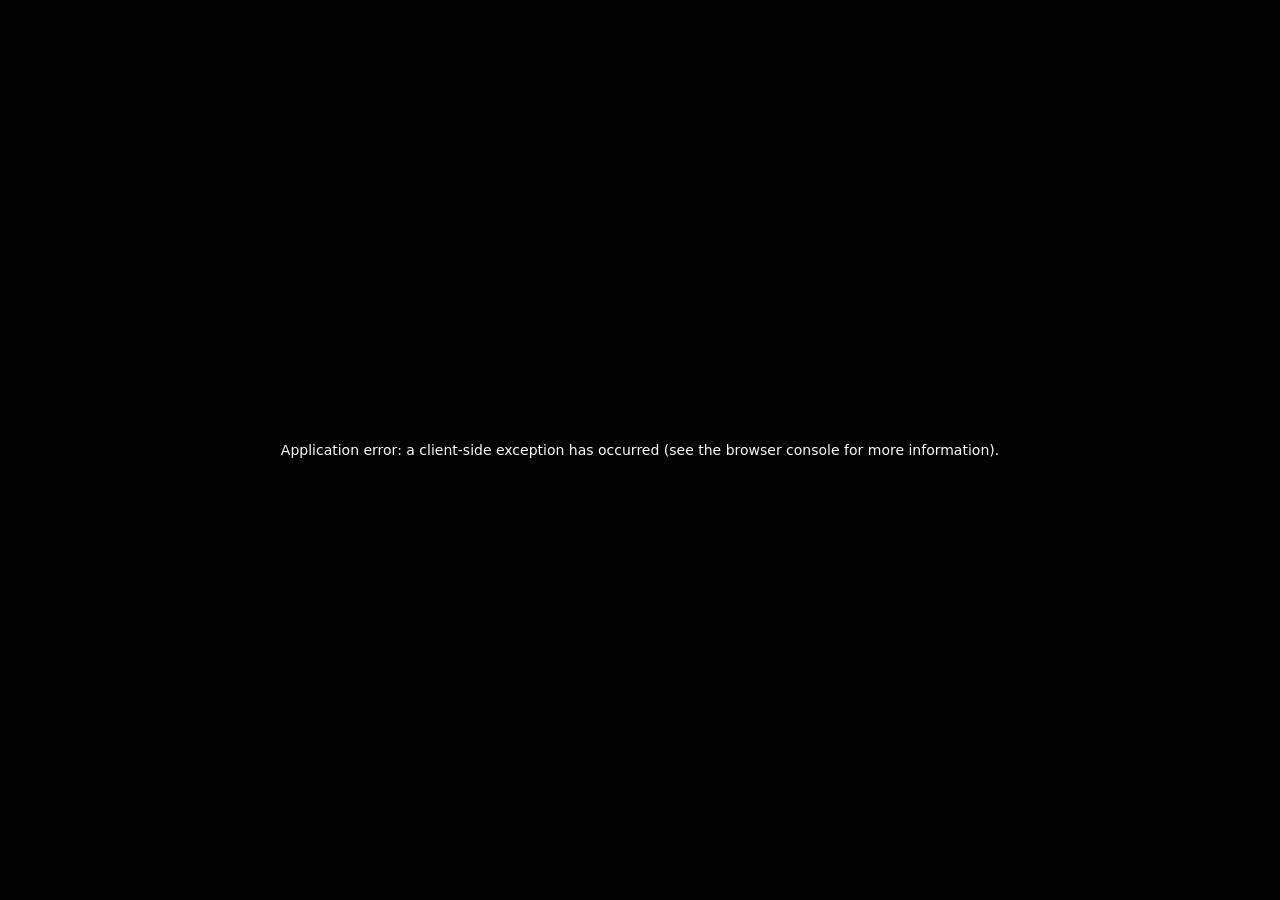
==== index.html @ cb49da96 "feat: initial commit of orvix compute clone" ====
<!DOCTYPE html><html lang="en" class="__variable_8adcd2 __variable_46451f __variable_d5d2a0 __variable_646807 __variable_9ef920 dark" data-theme="dark"><head><meta charSet="utf-8"/><meta name="viewport" content="width=device-width, initial-scale=1"/><link rel="preload" href="/_next/static/media/0b78ff376f6b9734-s.p.woff2" as="font" crossorigin="" type="font/woff2"/><link rel="preload" href="/_next/static/media/0e96d314a90a6138-s.p.woff2" as="font" crossorigin="" type="font/woff2"/><link rel="preload" href="/_next/static/media/0ecabae3741772cf-s.p.woff2" as="font" crossorigin="" type="font/woff2"/><link rel="preload" href="/_next/static/media/636a5ac981f94f8b-s.p.woff2" as="font" crossorigin="" type="font/woff2"/><link rel="preload" href="/_next/static/media/723e11e5093b8e80.p.woff2" as="font" crossorigin="" type="font/woff2"/><link rel="preload" href="/_next/static/media/b7ea2ab4a8ad1f81-s.p.woff2" as="font" crossorigin="" type="font/woff2"/><link rel="stylesheet" href="/_next/static/css/086765865bcfbaa8.css" data-precedence="next"/><link rel="preload" as="script" fetchPriority="low" href="/_next/static/chunks/webpack-eddd2febdd66e8b2.js"/><script src="/_next/static/chunks/fd9d1056-2fb4e083d3843c56.js" async=""></script><script src="/_next/static/chunks/7023-a1087e26c482d546.js" async=""></script><script src="/_next/static/chunks/main-app-48652207bb67adce.js" async=""></script><script src="/_next/static/chunks/3100-093141ee53c54d85.js" async=""></script><script src="/_next/static/chunks/7138-fa9f08f9772d196e.js" async=""></script><script src="/_next/static/chunks/6972-5b1bd7af61cf7d5e.js" async=""></script><script src="/_next/static/chunks/7661-546050afe7aacd1f.js" async=""></script><script src="/_next/static/chunks/app/page-03f2577a402730d6.js" async=""></script><script src="/_next/static/chunks/app/layout-24da086a6cac25ed.js" async=""></script><title>Orvix Compute — decentralized AI compute network</title><meta name="description" content="The open compute layer for AI. An OpenAI-compatible inference network powered by community-run GPUs, settled in USDC on Solana."/><meta property="og:title" content="Orvix Compute — decentralized AI compute network"/><meta property="og:description" content="The open compute layer for AI. OpenAI-compatible inference on a permissionless GPU network."/><meta property="og:image" content="https://orvix.network/banner.png"/><meta property="og:image:width" content="320"/><meta property="og:image:height" content="320"/><meta property="og:image:alt" content="Orvix Compute"/><meta property="og:type" content="website"/><meta name="twitter:card" content="summary"/><meta name="twitter:title" content="Orvix Compute — decentralized AI compute network"/><meta name="twitter:description" content="The open compute layer for AI. OpenAI-compatible inference on a permissionless GPU network."/><meta name="twitter:image" content="https://orvix.network/banner.png"/><link rel="icon" href="/icon.png?0aa1d8ac6950c62a" type="image/png" sizes="512x512"/><link rel="apple-touch-icon" href="/apple-icon.png?9f5288df896d881e" type="image/png" sizes="512x512"/><meta name="next-size-adjust"/><script src="/_next/static/chunks/polyfills-78c92fac7aa8fdd8.js" noModule=""></script><script>
document.addEventListener('click', function(e) {
  let t = e.target.closest('a');
  if(t && t.href && t.href.startsWith(window.location.origin) && !t.href.includes('#')) {
    e.preventDefault();
    window.location.href = t.href;
  }
}, true);
</script></head><body class="bg-bg-primary font-sans text-text-primary antialiased"><!--$!--><template data-dgst="BAILOUT_TO_CLIENT_SIDE_RENDERING"></template><!--/$--><script src="/_next/static/chunks/webpack-eddd2febdd66e8b2.js" async=""></script><script>(self.__next_f=self.__next_f||[]).push([0]);self.__next_f.push([2,null])</script><script>self.__next_f.push([1,"1:HL[\"/_next/static/media/0b78ff376f6b9734-s.p.woff2\",\"font\",{\"crossOrigin\":\"\",\"type\":\"font/woff2\"}]\n2:HL[\"/_next/static/media/0e96d314a90a6138-s.p.woff2\",\"font\",{\"crossOrigin\":\"\",\"type\":\"font/woff2\"}]\n3:HL[\"/_next/static/media/0ecabae3741772cf-s.p.woff2\",\"font\",{\"crossOrigin\":\"\",\"type\":\"font/woff2\"}]\n4:HL[\"/_next/static/media/636a5ac981f94f8b-s.p.woff2\",\"font\",{\"crossOrigin\":\"\",\"type\":\"font/woff2\"}]\n5:HL[\"/_next/static/media/723e11e5093b8e80.p.woff2\",\"font\",{\"crossOrigin\":\"\",\"type\":\"font/woff2\"}]\n6:HL[\"/_next/static/media/b7ea2ab4a8ad1f81-s.p.woff2\",\"font\",{\"crossOrigin\":\"\",\"type\":\"font/woff2\"}]\n7:HL[\"/_next/static/css/086765865bcfbaa8.css\",\"style\"]\n"])</script><script>self.__next_f.push([1,"8:I[95751,[],\"\"]\na:I[7661,[\"3100\",\"static/chunks/3100-093141ee53c54d85.js\",\"7138\",\"static/chunks/7138-fa9f08f9772d196e.js\",\"6972\",\"static/chunks/6972-5b1bd7af61cf7d5e.js\",\"7661\",\"static/chunks/7661-546050afe7aacd1f.js\",\"1931\",\"static/chunks/app/page-03f2577a402730d6.js\"],\"Header\"]\nb:I[231,[\"3100\",\"static/chunks/3100-093141ee53c54d85.js\",\"7138\",\"static/chunks/7138-fa9f08f9772d196e.js\",\"6972\",\"static/chunks/6972-5b1bd7af61cf7d5e.js\",\"7661\",\"static/chunks/7661-546050afe7aacd1f.js\",\"1931\",\"static/chunks/app/page-03f2577a402730d6.js\"],\"\"]\nc:I[58481,[\"3100\",\"static/chunks/3100-093141ee53c54d85.js\",\"7138\",\"static/chunks/7138-fa9f08f9772d196e.js\",\"6972\",\"static/chunks/6972-5b1bd7af61cf7d5e.js\",\"7661\",\"static/chunks/7661-546050afe7aacd1f.js\",\"1931\",\"static/chunks/app/page-03f2577a402730d6.js\"],\"CopyButton\"]\nd:I[38173,[\"3100\",\"static/chunks/3100-093141ee53c54d85.js\",\"7138\",\"static/chunks/7138-fa9f08f9772d196e.js\",\"6972\",\"static/chunks/6972-5b1bd7af61cf7d5e.js\",\"7661\",\"static/chunks/7661-546050afe7aacd1f.js\",\"1931\",\"static/chunks/app/page-03f2577a402730d6.js\"],\"Image\"]\ne:I[61235,[\"3100\",\"static/chunks/3100-093141ee53c54d85.js\",\"3185\",\"static/chunks/app/layout-24da086a6cac25ed.js\"],\"ReduxProvider\"]\nf:I[39672,[\"3100\",\"static/chunks/3100-093141ee53c54d85.js\",\"3185\",\"static/chunks/app/layout-24da086a6cac25ed.js\"],\"WalletProviderClient\"]\n10:I[39275,[],\"\"]\n11:I[61343,[],\"\"]\n13:I[76130,[],\"\"]\n14:[]\n"])</script><script>self.__next_f.push([1,"0:[[[\"$\",\"link\",\"0\",{\"rel\":\"stylesheet\",\"href\":\"/_next/static/css/086765865bcfbaa8.css\",\"precedence\":\"next\",\"crossOrigin\":\"$undefined\"}]],[\"$\",\"$L8\",null,{\"buildId\":\"SshyXyQHHkwmq2SgNMYdm\",\"assetPrefix\":\"\",\"initialCanonicalUrl\":\"/\",\"initialTree\":[\"\",{\"children\":[\"__PAGE__\",{}]},\"$undefined\",\"$undefined\",true],\"initialSeedData\":[\"\",{\"children\":[\"__PAGE__\",{},[[\"$L9\",[\"$\",\"div\",null,{\"className\":\"asentum-page min-h-screen bg-black text-white\",\"children\":[[\"$\",\"$La\",null,{}],[\"$\",\"main\",null,{\"children\":[[\"$\",\"section\",null,{\"className\":\"relative overflow-hidden px-[4%] pb-20 pt-20\",\"children\":[[\"$\",\"video\",null,{\"className\":\"pointer-events-none absolute inset-0 h-full w-full object-cover\",\"src\":\"/orvix-hero.mp4\",\"autoPlay\":true,\"loop\":true,\"muted\":true,\"playsInline\":true,\"aria-hidden\":\"true\"}],[\"$\",\"div\",null,{\"className\":\"pointer-events-none absolute inset-0 bg-gradient-to-b from-black/70 via-black/60 to-black\",\"aria-hidden\":\"true\"}],[\"$\",\"div\",null,{\"className\":\"relative mx-auto max-w-7xl\",\"children\":[[\"$\",\"a\",null,{\"href\":\"/changelog\",\"className\":\"font-dm-mono mb-8 inline-block text-[13px] font-medium tracking-[0.15em] text-[#7D7D7D] transition-colors hover:text-white\",\"children\":\"‣ Dev talk: Latest entry\"}],[\"$\",\"h1\",null,{\"className\":\"font-plus font-bold leading-[1.15] tracking-tight max-w-4xl text-[28px] md:text-[48px]\",\"children\":[[\"$\",\"span\",null,{\"className\":\"text-[#ACACAC]\",\"children\":[\"Decentralized AI compute,\",\" \"]}],[\"$\",\"span\",null,{\"className\":\"text-white\",\"children\":\"settled in USDC.\"}]]}],[\"$\",\"p\",null,{\"className\":\"mt-6 max-w-2xl text-[15px] leading-relaxed text-[#BABABA] md:text-base\",\"children\":\"OpenAI-compatible API on a permissionless GPU network. Pay per token in USDC. Earn ORVC by routing requests, by providing GPUs, or by holding through buyback and burn.\"}],[\"$\",\"div\",null,{\"className\":\"mt-10 flex flex-wrap items-center gap-6\",\"children\":[[\"$\",\"$Lb\",null,{\"href\":\"/playground\",\"children\":[\"$\",\"div\",null,{\"className\":\"corner-pop-hover relative flex h-12 cursor-pointer items-center justify-center px-8\",\"children\":[[[\"$\",\"span\",\"top-0 left-0 origin-top-left\",{\"className\":\"corner-mark absolute top-0 left-0 origin-top-left\",\"style\":{\"width\":12,\"height\":12,\"borderTopWidth\":1,\"borderTopColor\":\"#3A3A3A\",\"borderTopStyle\":\"solid\",\"borderLeftWidth\":1,\"borderLeftColor\":\"#3A3A3A\",\"borderLeftStyle\":\"solid\"}}],[\"$\",\"span\",\"top-0 right-0 origin-top-right\",{\"className\":\"corner-mark absolute top-0 right-0 origin-top-right\",\"style\":{\"width\":12,\"height\":12,\"borderTopWidth\":1,\"borderTopColor\":\"#3A3A3A\",\"borderTopStyle\":\"solid\",\"borderRightWidth\":1,\"borderRightColor\":\"#3A3A3A\",\"borderRightStyle\":\"solid\"}}],[\"$\",\"span\",\"bottom-0 left-0 origin-bottom-left\",{\"className\":\"corner-mark absolute bottom-0 left-0 origin-bottom-left\",\"style\":{\"width\":12,\"height\":12,\"borderBottomWidth\":1,\"borderBottomColor\":\"#3A3A3A\",\"borderBottomStyle\":\"solid\",\"borderLeftWidth\":1,\"borderLeftColor\":\"#3A3A3A\",\"borderLeftStyle\":\"solid\"}}],[\"$\",\"span\",\"bottom-0 right-0 origin-bottom-right\",{\"className\":\"corner-mark absolute bottom-0 right-0 origin-bottom-right\",\"style\":{\"width\":12,\"height\":12,\"borderBottomWidth\":1,\"borderBottomColor\":\"#3A3A3A\",\"borderBottomStyle\":\"solid\",\"borderRightWidth\":1,\"borderRightColor\":\"#3A3A3A\",\"borderRightStyle\":\"solid\"}}]],[\"$\",\"span\",null,{\"className\":\"font-dm-mono text-[13px] font-medium uppercase tracking-[0.15em] text-[#BABABA]\",\"children\":\"Try the Playground\"}]]}]}],[\"$\",\"$Lb\",null,{\"href\":\"/whitepaper\",\"className\":\"font-dm-mono text-[13px] font-medium uppercase tracking-[0.15em] text-[#777777] underline transition-colors hover:text-white\",\"children\":\"Whitepaper →\"}]]}],[\"$\",\"div\",null,{\"className\":\"mt-10 inline-flex items-center gap-3 border border-[#1F1F1F] bg-[#0A0A0A] px-4 py-2.5\",\"children\":[[\"$\",\"span\",null,{\"className\":\"font-dm-mono text-xs uppercase tracking-[0.12em] text-[#5A5A5A]\",\"children\":\"ORVC\"}],[\"$\",\"code\",null,{\"className\":\"font-dm-mono text-xs text-[#BABABA]\",\"children\":\"0xfb8b75Cd0c5Be7FfD64449aA88B3e328A57eCbFc\"}],[\"$\",\"$Lc\",null,{\"value\":\"0xfb8b75Cd0c5Be7FfD64449aA88B3e328A57eCbFc\"}]]}]]}]]}],[\"$\",\"section\",null,{\"className\":\"min-h-10 border-t border-[#1F1F1F] px-[4%] md:min-h-[70px]\"}],[\"$\",\"section\",null,{\"className\":\"px-[4%]\",\"children\":[\"$\",\"div\",null,{\"className\":\"mx-auto grid max-w-7xl grid-cols-1 md:grid-cols-3\",\"children\":[[\"$\",\"div\",\"OpenAI Compatible\",{\"className\":\"flex flex-col pb-0 pt-12 md:px-8\",\"children\":[[\"$\",\"span\",null,{\"className\":\"font-dm-mono inline-block px-4 py-2 text-xs font-medium tracking-[0.15em] \",\"style\":{\"color\":\"#26CC6B\",\"backgroundColor\":\"#0A1D12\"},\"children\":\"OpenAI Compatible\"}],[\"$\",\"p\",null,{\"className\":\"mt-2 text-[15px] leading-relaxed text-[#BABABA]\",\"children\":\"Drop in your existing OpenAI client. Just swap the base URL.\"}],[\"$\",\"div\",null,{\"className\":\"relative w-full overflow-hidden rounded-lg border border-white/10 mt-8 h-40\",\"children\":[\"$\",\"$Ld\",null,{\"src\":\"/openai-compatible.png\",\"alt\":\"OpenAI-compatible API endpoint served by the Orvix Compute network\",\"fill\":true,\"sizes\":\"(max-width: 768px) 100vw, 50vw\",\"className\":\"object-contain\"}]}]]}],[\"$\",\"div\",\"USDC Settlement\",{\"className\":\"flex flex-col pb-0 pt-12 md:px-8\",\"children\":[[\"$\",\"span\",null,{\"className\":\"font-dm-mono inline-block px-4 py-2 text-xs font-medium tracking-[0.15em] \",\"style\":{\"color\":\"#F29751\",\"backgroundColor\":\"#231409\"},\"children\":\"USDC Settlement\"}],[\"$\",\"p\",null,{\"className\":\"mt-2 text-[15px] leading-relaxed text-[#BABABA]\",\"children\":\"Every request metered on-chain. Predictable per-token pricing in stablecoin.\"}],[\"$\",\"div\",null,{\"className\":\"relative w-full overflow-hidden rounded-lg border border-white/10 mt-8 h-40\",\"children\":[\"$\",\"$Ld\",null,{\"src\":\"/usdc-settlement.png\",\"alt\":\"USDC settlement for inference metered on-chain\",\"fill\":true,\"sizes\":\"(max-width: 768px) 100vw, 50vw\",\"className\":\"object-contain\"}]}]]}],[\"$\",\"div\",\"Permissionless GPUs\",{\"className\":\"flex flex-col pb-0 pt-12 md:px-8\",\"children\":[[\"$\",\"span\",null,{\"className\":\"font-dm-mono inline-block px-4 py-2 text-xs font-medium tracking-[0.15em] \",\"style\":{\"color\":\"#2DAEFF\",\"backgroundColor\":\"#081720\"},\"children\":\"Permissionless GPUs\"}],[\"$\",\"p\",null,{\"className\":\"mt-2 text-[15px] leading-relaxed text-[#BABABA]\",\"children\":\"Anyone with a modern GPU can run a node and earn USDC routing inference.\"}],[\"$\",\"div\",null,{\"className\":\"relative w-full overflow-hidden rounded-lg border border-white/10 mt-8 h-40\",\"children\":[\"$\",\"$Ld\",null,{\"src\":\"/permissionless-gpus.png\",\"alt\":\"Permissionless GPU nodes earning USDC on the Orvix Compute network\",\"fill\":true,\"sizes\":\"(max-width: 768px) 100vw, 50vw\",\"className\":\"object-contain\"}]}]]}]]}]}],[\"$\",\"section\",null,{\"className\":\"min-h-10 border-t border-[#1F1F1F] px-[4%] md:min-h-[70px]\"}],[\"$\",\"section\",null,{\"className\":\"px-[4%] py-12\",\"children\":[\"$\",\"div\",null,{\"className\":\"mx-auto max-w-7xl\",\"children\":[[\"$\",\"h2\",null,{\"className\":\"font-plus font-bold leading-[1.15] tracking-tight mb-10 text-[24px] md:text-[32px]\",\"children\":[[\"$\",\"span\",null,{\"className\":\"text-[#ACACAC]\",\"children\":[\"What you can run\",\" \"]}],[\"$\",\"span\",null,{\"className\":\"text-white\",\"children\":\"on the network.\"}]]}],[\"$\",\"div\",null,{\"className\":\"grid grid-cols-1 gap-x-8 gap-y-10 md:grid-cols-3\",\"children\":[[\"$\",\"div\",\"Chat\",{\"className\":\"flex flex-col gap-3\",\"children\":[[\"$\",\"div\",null,{\"className\":\"flex flex-wrap items-center gap-3\",\"children\":[[\"$\",\"span\",null,{\"className\":\"font-plus text-[18px] font-semibold text-white\",\"children\":\"Chat\"}],[\"$\",\"span\",null,{\"className\":\"font-dm-mono inline-block px-4 py-2 text-xs font-medium tracking-[0.15em] \",\"style\":{\"color\":\"#26CC6B\",\"backgroundColor\":\"#0A1D12\"},\"children\":\"Live\"}]]}],[\"$\",\"p\",null,{\"className\":\"text-[15px] leading-relaxed text-[#BABABA]\",\"children\":\"OpenAI-compatible completions, streaming and tool calls included.\"}]]}],[\"$\",\"div\",\"Image\",{\"className\":\"flex flex-col gap-3\",\"children\":[[\"$\",\"div\",null,{\"className\":\"flex flex-wrap items-center gap-3\",\"children\":[[\"$\",\"span\",null,{\"className\":\"font-plus text-[18px] font-semibold text-white\",\"children\":\"Image\"}],[\"$\",\"span\",null,{\"className\":\"font-dm-mono inline-block px-4 py-2 text-xs font-medium tracking-[0.15em] \",\"style\":{\"color\":\"#26CC6B\",\"backgroundColor\":\"#0A1D12\"},\"children\":\"Live\"}]]}],[\"$\",\"p\",null,{\"className\":\"text-[15px] leading-relaxed text-[#BABABA]\",\"children\":\"DALL·E-compatible generation, priced per megapixel.\"}]]}],[\"$\",\"div\",\"Video\",{\"className\":\"flex flex-col gap-3\",\"children\":[[\"$\",\"div\",null,{\"className\":\"flex flex-wrap items-center gap-3\",\"children\":[[\"$\",\"span\",null,{\"className\":\"font-plus text-[18px] font-semibold text-white\",\"children\":\"Video\"}],[\"$\",\"span\",null,{\"className\":\"font-dm-mono inline-block px-4 py-2 text-xs font-medium tracking-[0.15em] \",\"style\":{\"color\":\"#737373\",\"backgroundColor\":\"#1C1C1C\"},\"children\":\"Coming soon\"}]]}],[\"$\",\"p\",null,{\"className\":\"text-[15px] leading-relaxed text-[#BABABA]\",\"children\":\"Text prompt in, a short clip out. The engine is written; the network to serve it is not connected yet.\"}]]}]]}]]}]}],[\"$\",\"section\",null,{\"className\":\"min-h-10 border-t border-[#1F1F1F] px-[4%] md:min-h-[70px]\"}],[\"$\",\"section\",null,{\"className\":\"px-[4%] py-12 md:py-20\",\"children\":[\"$\",\"div\",null,{\"className\":\"mx-auto max-w-7xl\",\"children\":[\"$\",\"div\",null,{\"className\":\"\",\"children\":[[\"$\",\"span\",null,{\"className\":\"font-dm-mono inline-block px-4 py-2 text-xs font-medium tracking-[0.15em] \",\"style\":{\"color\":\"#2DAEFF\",\"backgroundColor\":\"#081720\"},\"children\":\"Verifiable Inference\"}],[\"$\",\"h2\",null,{\"className\":\"font-plus mt-4 text-[24px] font-bold leading-[1.2] tracking-tight text-white md:text-[32px]\",\"children\":\"Inference you can trust without trusting the provider.\"}],[\"$\",\"p\",null,{\"className\":\"mt-4 max-w-xl text-[15px] leading-relaxed text-[#BABABA]\",\"children\":\"Hashed model outputs. Stake-slashable providers. Every response is verifiable, so you don't have to take a node's word for it.\"}],\"$undefined\"]}]}]}],[\"$\",\"section\",null,{\"className\":\"px-[4%] py-12 md:py-20\",\"children\":[\"$\",\"div\",null,{\"className\":\"mx-auto grid max-w-7xl grid-cols-1 items-center gap-12 md:grid-cols-2\",\"children\":[[\"$\",\"div\",null,{\"className\":\"md:order-2\",\"children\":[[\"$\",\"span\",null,{\"className\":\"font-dm-mono inline-block px-4 py-2 text-xs font-medium tracking-[0.15em] \",\"style\":{\"color\":\"#26CC6B\",\"backgroundColor\":\"#0A1D12\"},\"children\":\"On-Chain Governance\"}],[\"$\",\"h2\",null,{\"className\":\"font-plus mt-4 text-[24px] font-bold leading-[1.2] tracking-tight text-white md:text-[32px]\",\"children\":\"ORVC holders steer the network.\"}],[\"$\",\"p\",null,{\"className\":\"mt-4 max-w-xl text-[15px] leading-relaxed text-[#BABABA]\",\"children\":\"Vote on supported models, fee parameters, and treasury policy. Snapshot-based and stake-weighted.\"}],\"$undefined\"]}],[\"$\",\"div\",null,{\"className\":\"md:order-1\",\"children\":[\"$\",\"div\",null,{\"className\":\"relative w-full overflow-hidden rounded-lg border border-white/10 h-64 md:h-80\",\"children\":[\"$\",\"$Ld\",null,{\"src\":\"/orvix-6.png\",\"alt\":\"Orvix Compute holographic compute cube suspended in a data center\",\"fill\":true,\"sizes\":\"(max-width: 768px) 100vw, 50vw\",\"className\":\"object-cover\"}]}]}]]}]}],[\"$\",\"section\",null,{\"className\":\"min-h-10 border-t border-[#1F1F1F] px-[4%] md:min-h-[70px]\"}],[\"$\",\"div\",null,{\"id\":\"roadmap\",\"className\":\"scroll-mt-24\",\"children\":[\"$\",\"section\",null,{\"className\":\"px-[4%] py-12\",\"children\":[\"$\",\"div\",null,{\"className\":\"mx-auto grid max-w-7xl grid-cols-1 gap-x-8 md:grid-cols-2 lg:grid-cols-3\",\"children\":[[\"$\",\"div\",null,{\"className\":\"pt-12 md:px-6 lg:px-8\",\"children\":[[\"$\",\"span\",null,{\"className\":\"font-dm-mono inline-block px-4 py-2 text-xs font-medium tracking-[0.15em] \",\"style\":{\"color\":\"#26CC6B\",\"backgroundColor\":\"#0A1D12\"},\"children\":\"Phase 1 · Alpha\"}],[\"$\",\"ul\",null,{\"className\":\"mt-8 space-y-6\",\"children\":[[\"$\",\"li\",\"Orchestrator live\",{\"className\":\"flex flex-col gap-2\",\"children\":[[\"$\",\"div\",null,{\"className\":\"flex items-center justify-between gap-4\",\"children\":[[\"$\",\"span\",null,{\"className\":\"text-[15px] font-medium text-white\",\"children\":\"Orchestrator live\"}],[\"$\",\"span\",null,{\"className\":\"font-dm-mono inline-block px-4 py-2 text-xs font-medium tracking-[0.15em] shrink-0\",\"style\":{\"color\":\"#26CC6B\",\"backgroundColor\":\"#0A1D12\"},\"children\":\"SHIPPED\"}]]}],[\"$\",\"span\",null,{\"className\":\"text-[13px] leading-relaxed text-[#7D7D7D]\",\"children\":\"Backend serving real inference.\"}]]}],[\"$\",\"li\",\"OpenAI-compatible API\",{\"className\":\"flex flex-col gap-2\",\"children\":[[\"$\",\"div\",null,{\"className\":\"flex items-center justify-between gap-4\",\"children\":[[\"$\",\"span\",null,{\"className\":\"text-[15px] font-medium text-white\",\"children\":\"OpenAI-compatible API\"}],[\"$\",\"span\",null,{\"className\":\"font-dm-mono inline-block px-4 py-2 text-xs font-medium tracking-[0.15em] shrink-0\",\"style\":{\"color\":\"#26CC6B\",\"backgroundColor\":\"#0A1D12\"},\"children\":\"SHIPPED\"}]]}],[\"$\",\"span\",null,{\"className\":\"text-[13px] leading-relaxed text-[#7D7D7D]\",\"children\":\"/v1/chat/completions and /v1/images/generations serving traffic.\"}]]}],[\"$\",\"li\",\"Image generation\",{\"className\":\"flex flex-col gap-2\",\"children\":[[\"$\",\"div\",null,{\"className\":\"flex items-center justify-between gap-4\",\"children\":[[\"$\",\"span\",null,{\"className\":\"text-[15px] font-medium text-white\",\"children\":\"Image generation\"}],[\"$\",\"span\",null,{\"className\":\"font-dm-mono inline-block px-4 py-2 text-xs font-medium tracking-[0.15em] shrink-0\",\"style\":{\"color\":\"#26CC6B\",\"backgroundColor\":\"#0A1D12\"},\"children\":\"SHIPPED\"}]]}],[\"$\",\"span\",null,{\"className\":\"text-[13px] leading-relaxed text-[#7D7D7D]\",\"children\":\"flux-schnell + orvix-image-1 running on live nodes.\"}]]}],[\"$\",\"li\",\"Tier system\",{\"className\":\"flex flex-col gap-2\",\"children\":[[\"$\",\"div\",null,{\"className\":\"flex items-center justify-between gap-4\",\"children\":[[\"$\",\"span\",null,{\"className\":\"text-[15px] font-medium text-white\",\"children\":\"Tier system\"}],[\"$\",\"span\",null,{\"className\":\"font-dm-mono inline-block px-4 py-2 text-xs font-medium tracking-[0.15em] shrink-0\",\"style\":{\"color\":\"#26CC6B\",\"backgroundColor\":\"#0A1D12\"},\"children\":\"SHIPPED\"}]]}],[\"$\",\"span\",null,{\"className\":\"text-[13px] leading-relaxed text-[#7D7D7D]\",\"children\":\"Bronze to Diamond: fee discount, rate limit, node priority.\"}]]}]]}]]}],[\"$\",\"div\",null,{\"className\":\"pt-12 md:px-6 lg:px-8\",\"children\":[[\"$\",\"span\",null,{\"className\":\"font-dm-mono inline-block px-4 py-2 text-xs font-medium tracking-[0.15em] \",\"style\":{\"color\":\"#26CC6B\",\"backgroundColor\":\"#0A1D12\"},\"children\":\"Phase 2 · Public Beta\"}],[\"$\",\"ul\",null,{\"className\":\"mt-8 space-y-6\",\"children\":[[\"$\",\"li\",\"Custom domain + HTTPS\",{\"className\":\"flex flex-col gap-2\",\"children\":[[\"$\",\"div\",null,{\"className\":\"flex items-center justify-between gap-4\",\"children\":[[\"$\",\"span\",null,{\"className\":\"text-[15px] font-medium text-white\",\"children\":\"Custom domain + HTTPS\"}],[\"$\",\"span\",null,{\"className\":\"font-dm-mono inline-block px-4 py-2 text-xs font-medium tracking-[0.15em] shrink-0\",\"style\":{\"color\":\"#26CC6B\",\"backgroundColor\":\"#0A1D12\"},\"children\":\"SHIPPED\"}]]}],[\"$\",\"span\",null,{\"className\":\"text-[13px] leading-relaxed text-[#7D7D7D]\",\"children\":\"orvix.network serving /v1 over TLS.\"}]]}],[\"$\",\"li\",\"Provider node client\",{\"className\":\"flex flex-col gap-2\",\"children\":[[\"$\",\"div\",null,{\"className\":\"flex items-center justify-between gap-4\",\"children\":[[\"$\",\"span\",null,{\"className\":\"text-[15px] font-medium text-white\",\"children\":\"Provider node client\"}],[\"$\",\"span\",null,{\"className\":\"font-dm-mono inline-block px-4 py-2 text-xs font-medium tracking-[0.15em] shrink-0\",\"style\":{\"color\":\"#26CC6B\",\"backgroundColor\":\"#0A1D12\"},\"children\":\"SHIPPED\"}]]}],[\"$\",\"span\",null,{\"className\":\"text-[13px] leading-relaxed text-[#7D7D7D]\",\"children\":\"orvix-node published on PyPI — install, join, start.\"}]]}],[\"$\",\"li\",\"Multi-provider routing\",{\"className\":\"flex flex-col gap-2\",\"children\":[[\"$\",\"div\",null,{\"className\":\"flex items-center justify-between gap-4\",\"children\":[[\"$\",\"span\",null,{\"className\":\"text-[15px] font-medium text-white\",\"children\":\"Multi-provider routing\"}],[\"$\",\"span\",null,{\"className\":\"font-dm-mono inline-block px-4 py-2 text-xs font-medium tracking-[0.15em] shrink-0\",\"style\":{\"color\":\"#26CC6B\",\"backgroundColor\":\"#0A1D12\"},\"children\":\"SHIPPED\"}]]}],[\"$\",\"span\",null,{\"className\":\"text-[13px] leading-relaxed text-[#7D7D7D]\",\"children\":\"Least-loaded node selection, priority tiers first.\"}]]}],[\"$\",\"li\",\"USDC settlement\",{\"className\":\"flex flex-col gap-2\",\"children\":[[\"$\",\"div\",null,{\"className\":\"flex items-center justify-between gap-4\",\"children\":[[\"$\",\"span\",null,{\"className\":\"text-[15px] font-medium text-white\",\"children\":\"USDC settlement\"}],[\"$\",\"span\",null,{\"className\":\"font-dm-mono inline-block px-4 py-2 text-xs font-medium tracking-[0.15em] shrink-0\",\"style\":{\"color\":\"#26CC6B\",\"backgroundColor\":\"#0A1D12\"},\"children\":\"SHIPPED\"}]]}],[\"$\",\"span\",null,{\"className\":\"text-[13px] leading-relaxed text-[#7D7D7D]\",\"children\":\"Top-ups credited automatically; provider withdrawals paid on-chain.\"}]]}]]}]]}],[\"$\",\"div\",null,{\"className\":\"pt-12 md:px-6 lg:px-8\",\"children\":[[\"$\",\"span\",null,{\"className\":\"font-dm-mono inline-block px-4 py-2 text-xs font-medium tracking-[0.15em] \",\"style\":{\"color\":\"#2DAEFF\",\"backgroundColor\":\"#081720\"},\"children\":\"Phase 3 · Token economy\"}],[\"$\",\"ul\",null,{\"className\":\"mt-8 space-y-6\",\"children\":[[\"$\",\"li\",\"ORVC mint launch\",{\"className\":\"flex flex-col gap-2\",\"children\":[[\"$\",\"div\",null,{\"className\":\"flex items-center justify-between gap-4\",\"children\":[[\"$\",\"span\",null,{\"className\":\"text-[15px] font-medium text-white\",\"children\":\"ORVC mint launch\"}],[\"$\",\"span\",null,{\"className\":\"font-dm-mono inline-block px-4 py-2 text-xs font-medium tracking-[0.15em] shrink-0\",\"style\":{\"color\":\"#737373\",\"backgroundColor\":\"#1C1C1C\"},\"children\":\"PLANNED\"}]]}],[\"$\",\"span\",null,{\"className\":\"text-[13px] leading-relaxed text-[#7D7D7D]\",\"children\":\"The gate on the rest of this phase — stake deposits cannot be credited without it.\"}]]}],[\"$\",\"li\",\"Staking live\",{\"className\":\"flex flex-col gap-2\",\"children\":[[\"$\",\"div\",null,{\"className\":\"flex items-center justify-between gap-4\",\"children\":[[\"$\",\"span\",null,{\"className\":\"text-[15px] font-medium text-white\",\"children\":\"Staking live\"}],[\"$\",\"span\",null,{\"className\":\"font-dm-mono inline-block px-4 py-2 text-xs font-medium tracking-[0.15em] shrink-0\",\"style\":{\"color\":\"#737373\",\"backgroundColor\":\"#1C1C1C\"},\"children\":\"PLANNED\"}]]}],[\"$\",\"span\",null,{\"className\":\"text-[13px] leading-relaxed text-[#7D7D7D]\",\"children\":\"Deposits credit, tiers above bronze become reachable.\"}]]}],[\"$\",\"li\",\"Buyback + burn activation\",{\"className\":\"flex flex-col gap-2\",\"children\":[[\"$\",\"div\",null,{\"className\":\"flex items-center justify-between gap-4\",\"children\":[[\"$\",\"span\",null,{\"className\":\"text-[15px] font-medium text-white\",\"children\":\"Buyback + burn activation\"}],[\"$\",\"span\",null,{\"className\":\"font-dm-mono inline-block px-4 py-2 text-xs font-medium tracking-[0.15em] shrink-0\",\"style\":{\"color\":\"#737373\",\"backgroundColor\":\"#1C1C1C\"},\"children\":\"PLANNED\"}]]}],[\"$\",\"span\",null,{\"className\":\"text-[13px] leading-relaxed text-[#7D7D7D]\",\"children\":\"Engine already merged and running in stub mode; flips to real on-chain swaps and burns.\"}]]}],[\"$\",\"li\",\"Compute credits\",{\"className\":\"flex flex-col gap-2\",\"children\":[[\"$\",\"div\",null,{\"className\":\"flex items-center justify-between gap-4\",\"children\":[[\"$\",\"span\",null,{\"className\":\"text-[15px] font-medium text-white\",\"children\":\"Compute credits\"}],[\"$\",\"span\",null,{\"className\":\"font-dm-mono inline-block px-4 py-2 text-xs font-medium tracking-[0.15em] shrink-0\",\"style\":{\"color\":\"#737373\",\"backgroundColor\":\"#1C1C1C\"},\"children\":\"PLANNED\"}]]}],[\"$\",\"span\",null,{\"className\":\"text-[13px] leading-relaxed text-[#7D7D7D]\",\"children\":\"Staking earns a recurring allowance spendable on inference.\"}]]}],[\"$\",\"li\",\"Staker revenue share\",{\"className\":\"flex flex-col gap-2\",\"children\":[[\"$\",\"div\",null,{\"className\":\"flex items-center justify-between gap-4\",\"children\":[[\"$\",\"span\",null,{\"className\":\"text-[15px] font-medium text-white\",\"children\":\"Staker revenue share\"}],[\"$\",\"span\",null,{\"className\":\"font-dm-mono inline-block px-4 py-2 text-xs font-medium tracking-[0.15em] shrink-0\",\"style\":{\"color\":\"#737373\",\"backgroundColor\":\"#1C1C1C\"},\"children\":\"PLANNED\"}]]}],[\"$\",\"span\",null,{\"className\":\"text-[13px] leading-relaxed text-[#7D7D7D]\",\"children\":\"A cut of network revenue paid out to stakers.\"}]]}]]}]]}]]}]}]}],[\"$\",\"section\",null,{\"className\":\"min-h-10 border-t border-[#1F1F1F] px-[4%] md:min-h-[70px]\"}],[\"$\",\"section\",null,{\"className\":\"px-[4%] py-12\",\"children\":[\"$\",\"div\",null,{\"className\":\"mx-auto grid max-w-7xl grid-cols-2 md:grid-cols-5\",\"children\":[[\"$\",\"div\",\"First-token latency\",{\"className\":\"flex flex-col gap-2 px-4 py-4 md:py-0\",\"children\":[[\"$\",\"span\",null,{\"className\":\"font-plus text-[28px] font-bold text-white md:text-[36px]\",\"children\":\"~2s\"}],[\"$\",\"span\",null,{\"className\":\"font-dm-mono text-xs uppercase tracking-[0.12em] text-[#7D7D7D]\",\"children\":\"First-token latency\"}]]}],[\"$\",\"div\",\"Provider revenue share\",{\"className\":\"flex flex-col gap-2 px-4 py-4 md:py-0\",\"children\":[[\"$\",\"span\",null,{\"className\":\"font-plus text-[28px] font-bold text-white md:text-[36px]\",\"children\":\"70%\"}],[\"$\",\"span\",null,{\"className\":\"font-dm-mono text-xs uppercase tracking-[0.12em] text-[#7D7D7D]\",\"children\":\"Provider revenue share\"}]]}],[\"$\",\"div\",\"Platform\",{\"className\":\"flex flex-col gap-2 px-4 py-4 md:py-0\",\"children\":[[\"$\",\"span\",null,{\"className\":\"font-plus text-[28px] font-bold text-white md:text-[36px]\",\"children\":\"30%\"}],[\"$\",\"span\",null,{\"className\":\"font-dm-mono text-xs uppercase tracking-[0.12em] text-[#7D7D7D]\",\"children\":\"Platform\"}]]}],[\"$\",\"div\",\"Platform to buyback\",{\"className\":\"flex flex-col gap-2 px-4 py-4 md:py-0\",\"children\":[[\"$\",\"span\",null,{\"className\":\"font-plus text-[28px] font-bold text-white md:text-[36px]\",\"children\":\"50%\"}],[\"$\",\"span\",null,{\"className\":\"font-dm-mono text-xs uppercase tracking-[0.12em] text-[#7D7D7D]\",\"children\":\"Platform to buyback\"}]]}],[\"$\",\"div\",\"ORVC supply\",{\"className\":\"flex flex-col gap-2 px-4 py-4 md:py-0\",\"children\":[[\"$\",\"span\",null,{\"className\":\"font-plus text-[28px] font-bold text-white md:text-[36px]\",\"children\":\"1B\"}],[\"$\",\"span\",null,{\"className\":\"font-dm-mono text-xs uppercase tracking-[0.12em] text-[#7D7D7D]\",\"children\":\"ORVC supply\"}]]}]]}]}],[\"$\",\"section\",null,{\"className\":\"min-h-10 border-t border-[#1F1F1F] px-[4%] md:min-h-[70px]\"}],[\"$\",\"section\",null,{\"className\":\"px-[4%] py-12 md:py-20\",\"children\":[\"$\",\"div\",null,{\"className\":\"mx-auto grid max-w-7xl grid-cols-1 items-center gap-12 md:grid-cols-2\",\"children\":[[\"$\",\"div\",null,{\"className\":\"\",\"children\":[[\"$\",\"span\",null,{\"className\":\"font-dm-mono inline-block px-4 py-2 text-xs font-medium tracking-[0.15em] \",\"style\":{\"color\":\"#F29751\",\"backgroundColor\":\"#231409\"},\"children\":\"For Providers\"}],[\"$\",\"h2\",null,{\"className\":\"font-plus mt-4 text-[24px] font-bold leading-[1.2] tracking-tight text-white md:text-[32px]\",\"children\":\"Earn USDC running inference, today.\"}],[\"$\",\"p\",null,{\"className\":\"mt-4 max-w-xl text-[15px] leading-relaxed text-[#BABABA]\",\"children\":\"Point your GPU at the orchestrator and start serving requests. Per-token payouts in USDC, settled on Solana — no lockups, no middlemen.\"}],[\"$\",\"div\",null,{\"className\":\"mt-8\",\"children\":[\"$\",\"$Lb\",null,{\"href\":\"/providers\",\"className\":\"font-dm-mono text-[13px] font-medium uppercase tracking-[0.15em] text-[#777777] underline transition-colors hover:text-white\",\"children\":\"Become a provider →\"}]}]]}],[\"$\",\"div\",null,{\"className\":\"\",\"children\":[\"$\",\"div\",null,{\"className\":\"relative w-full overflow-hidden rounded-lg border border-white/10 h-64 md:h-80\",\"children\":[\"$\",\"$Ld\",null,{\"src\":\"/orvix-4.png\",\"alt\":\"Orvix Compute AI agent monitoring compute nodes and network status across the provider network\",\"fill\":true,\"sizes\":\"(max-width: 768px) 100vw, 50vw\",\"className\":\"object-cover\"}]}]}]]}]}],[\"$\",\"section\",null,{\"className\":\"px-[4%] py-12 md:py-20\",\"children\":[\"$\",\"div\",null,{\"className\":\"mx-auto grid max-w-7xl grid-cols-1 items-center gap-12 md:grid-cols-2\",\"children\":[[\"$\",\"div\",null,{\"className\":\"md:order-2\",\"children\":[[\"$\",\"span\",null,{\"className\":\"font-dm-mono inline-block px-4 py-2 text-xs font-medium tracking-[0.15em] \",\"style\":{\"color\":\"#2DAEFF\",\"backgroundColor\":\"#081720\"},\"children\":\"For Developers\"}],[\"$\",\"h2\",null,{\"className\":\"font-plus mt-4 text-[24px] font-bold leading-[1.2] tracking-tight text-white md:text-[32px]\",\"children\":\"Use the network from any OpenAI client.\"}],[\"$\",\"p\",null,{\"className\":\"mt-4 max-w-xl text-[15px] leading-relaxed text-[#BABABA]\",\"children\":\"Swap your base URL and keep your existing code. Streaming, tool calls, and the chat-completions surface you already know.\"}],[\"$\",\"div\",null,{\"className\":\"mt-8\",\"children\":[\"$\",\"$Lb\",null,{\"href\":\"/playground\",\"className\":\"font-dm-mono text-[13px] font-medium uppercase tracking-[0.15em] text-[#777777] underline transition-colors hover:text-white\",\"children\":\"Open the playground →\"}]}]]}],[\"$\",\"div\",null,{\"className\":\"md:order-1\",\"children\":[\"$\",\"div\",null,{\"className\":\"relative w-full overflow-hidden rounded-lg border border-white/10 h-64 md:h-80\",\"children\":[\"$\",\"$Ld\",null,{\"src\":\"/orvix-3.png\",\"alt\":\"Orvix Compute wordmark on a reflective data-grid surface\",\"fill\":true,\"sizes\":\"(max-width: 768px) 100vw, 50vw\",\"className\":\"object-cover\"}]}]}]]}]}],[\"$\",\"section\",null,{\"className\":\"min-h-10 border-t border-[#1F1F1F] px-[4%] md:min-h-[70px]\"}],[\"$\",\"section\",null,{\"className\":\"px-[4%] py-12\",\"children\":[\"$\",\"div\",null,{\"className\":\"mx-auto grid max-w-7xl grid-cols-2 md:grid-cols-5\",\"children\":[[\"$\",\"div\",\"Models\",{\"className\":\"flex flex-col gap-2 px-4 py-4 md:py-0\",\"children\":[[\"$\",\"span\",null,{\"className\":\"font-dm-mono text-[15px] font-medium text-white md:text-[17px]\",\"children\":\"Qwen-2.5-7B\"}],[\"$\",\"span\",null,{\"className\":\"font-dm-mono text-xs uppercase tracking-[0.12em] text-[#7D7D7D]\",\"children\":\"Models\"}]]}],[\"$\",\"div\",\"Compatible\",{\"className\":\"flex flex-col gap-2 px-4 py-4 md:py-0\",\"children\":[[\"$\",\"span\",null,{\"className\":\"font-dm-mono text-[15px] font-medium text-white md:text-[17px]\",\"children\":\"OpenAI v1\"}],[\"$\",\"span\",null,{\"className\":\"font-dm-mono text-xs uppercase tracking-[0.12em] text-[#7D7D7D]\",\"children\":\"Compatible\"}]]}],[\"$\",\"div\",\"Settlement\",{\"className\":\"flex flex-col gap-2 px-4 py-4 md:py-0\",\"children\":[[\"$\",\"span\",null,{\"className\":\"font-dm-mono text-[15px] font-medium text-white md:text-[17px]\",\"children\":\"USDC\"}],[\"$\",\"span\",null,{\"className\":\"font-dm-mono text-xs uppercase tracking-[0.12em] text-[#7D7D7D]\",\"children\":\"Settlement\"}]]}],[\"$\",\"div\",\"Chain\",{\"className\":\"flex flex-col gap-2 px-4 py-4 md:py-0\",\"children\":[[\"$\",\"span\",null,{\"className\":\"font-dm-mono text-[15px] font-medium text-white md:text-[17px]\",\"children\":\"Solana\"}],[\"$\",\"span\",null,{\"className\":\"font-dm-mono text-xs uppercase tracking-[0.12em] text-[#7D7D7D]\",\"children\":\"Chain\"}]]}],[\"$\",\"div\",\"License\",{\"className\":\"flex flex-col gap-2 px-4 py-4 md:py-0\",\"children\":[[\"$\",\"span\",null,{\"className\":\"font-dm-mono text-[15px] font-medium text-white md:text-[17px]\",\"children\":\"Apache 2.0\"}],[\"$\",\"span\",null,{\"className\":\"font-dm-mono text-xs uppercase tracking-[0.12em] text-[#7D7D7D]\",\"children\":\"License\"}]]}]]}]}],[\"$\",\"section\",null,{\"className\":\"min-h-10 border-t border-[#1F1F1F] px-[4%] md:min-h-[70px]\"}],[\"$\",\"section\",null,{\"className\":\"px-[4%] py-20\",\"children\":[\"$\",\"div\",null,{\"className\":\"mx-auto max-w-7xl\",\"children\":[[\"$\",\"h2\",null,{\"className\":\"font-plus font-bold leading-[1.15] tracking-tight mb-12 text-[24px] md:text-[32px]\",\"children\":[[\"$\",\"span\",null,{\"className\":\"text-[#ACACAC]\",\"children\":[\"How Orvix Compute compares to\",\" \"]}],[\"$\",\"span\",null,{\"className\":\"text-white\",\"children\":\"the alternatives.\"}]]}],[\"$\",\"div\",null,{\"className\":\"grid grid-cols-4 border-b border-[#1F1F1F] pb-4\",\"children\":[[\"$\",\"span\",null,{\"className\":\"font-dm-mono text-xs uppercase tracking-[0.12em] text-[#5A5A5A]\",\"children\":\"Capability\"}],[[\"$\",\"span\",\"Orvix Compute\",{\"className\":\"font-dm-mono text-[13px] font-medium uppercase tracking-[0.12em] text-white\",\"children\":\"Orvix Compute\"}],[\"$\",\"span\",\"OpenAI\",{\"className\":\"font-dm-mono text-[13px] font-medium uppercase tracking-[0.12em] text-[#7D7D7D]\",\"children\":\"OpenAI\"}],[\"$\",\"span\",\"io.net\",{\"className\":\"font-dm-mono text-[13px] font-medium uppercase tracking-[0.12em] text-[#7D7D7D]\",\"children\":\"io.net\"}]]]}],[\"$\",\"div\",null,{\"children\":[[\"$\",\"div\",\"API surface\",{\"className\":\"grid grid-cols-4 items-center border-b border-[#1F1F1F] py-4 text-[14px]\",\"children\":[[\"$\",\"span\",null,{\"className\":\"text-[#ACACAC]\",\"children\":\"API surface\"}],[[\"$\",\"div\",\"0\",{\"children\":[\"$\",\"span\",null,{\"className\":\"text-white\",\"children\":\"OpenAI v1\"}]}],[\"$\",\"div\",\"1\",{\"children\":[\"$\",\"span\",null,{\"className\":\"text-[#BABABA]\",\"children\":\"OpenAI v1\"}]}],[\"$\",\"div\",\"2\",{\"children\":[\"$\",\"span\",null,{\"className\":\"text-[#BABABA]\",\"children\":\"Proprietary\"}]}]]]}],[\"$\",\"div\",\"Pricing model\",{\"className\":\"grid grid-cols-4 items-center border-b border-[#1F1F1F] py-4 text-[14px]\",\"children\":[[\"$\",\"span\",null,{\"className\":\"text-[#ACACAC]\",\"children\":\"Pricing model\"}],[[\"$\",\"div\",\"0\",{\"children\":[\"$\",\"span\",null,{\"className\":\"text-white\",\"children\":\"Per-token USDC\"}]}],[\"$\",\"div\",\"1\",{\"children\":[\"$\",\"span\",null,{\"className\":\"text-[#BABABA]\",\"children\":\"Per-token USD\"}]}],[\"$\",\"div\",\"2\",{\"children\":[\"$\",\"span\",null,{\"className\":\"text-[#BABABA]\",\"children\":\"Per-hour GPU\"}]}]]]}],[\"$\",\"div\",\"Provider permissionless\",{\"className\":\"grid grid-cols-4 items-center border-b border-[#1F1F1F] py-4 text-[14px]\",\"children\":[[\"$\",\"span\",null,{\"className\":\"text-[#ACACAC]\",\"children\":\"Provider permissionless\"}],[[\"$\",\"div\",\"0\",{\"children\":[\"$\",\"span\",null,{\"className\":\"text-[#26CC6B]\",\"children\":\"✓\"}]}],[\"$\",\"div\",\"1\",{\"children\":[\"$\",\"span\",null,{\"className\":\"text-[#5A5A5A]\",\"children\":\"✗\"}]}],[\"$\",\"div\",\"2\",{\"children\":[\"$\",\"span\",null,{\"className\":\"text-[#26CC6B]\",\"children\":\"✓\"}]}]]]}],[\"$\",\"div\",\"Open-source orchestrator\",{\"className\":\"grid grid-cols-4 items-center border-b border-[#1F1F1F] py-4 text-[14px]\",\"children\":[[\"$\",\"span\",null,{\"className\":\"text-[#ACACAC]\",\"children\":\"Open-source orchestrator\"}],[[\"$\",\"div\",\"0\",{\"children\":[\"$\",\"span\",null,{\"className\":\"text-[#26CC6B]\",\"children\":\"✓\"}]}],[\"$\",\"div\",\"1\",{\"children\":[\"$\",\"span\",null,{\"className\":\"text-[#5A5A5A]\",\"children\":\"✗\"}]}],[\"$\",\"div\",\"2\",{\"children\":[\"$\",\"span\",null,{\"className\":\"text-[#5A5A5A]\",\"children\":\"✗\"}]}]]]}],[\"$\",\"div\",\"Token economy\",{\"className\":\"grid grid-cols-4 items-center border-b border-[#1F1F1F] py-4 text-[14px]\",\"children\":[[\"$\",\"span\",null,{\"className\":\"text-[#ACACAC]\",\"children\":\"Token economy\"}],[[\"$\",\"div\",\"0\",{\"children\":[\"$\",\"span\",null,{\"className\":\"text-white\",\"children\":\"ORVC\"}]}],[\"$\",\"div\",\"1\",{\"children\":[\"$\",\"span\",null,{\"className\":\"text-[#5A5A5A]\",\"children\":\"✗\"}]}],[\"$\",\"div\",\"2\",{\"children\":[\"$\",\"span\",null,{\"className\":\"text-[#BABABA]\",\"children\":\"IO\"}]}]]]}],[\"$\",\"div\",\"USDC settlement\",{\"className\":\"grid grid-cols-4 items-center border-b border-[#1F1F1F] py-4 text-[14px]\",\"children\":[[\"$\",\"span\",null,{\"className\":\"text-[#ACACAC]\",\"children\":\"USDC settlement\"}],[[\"$\",\"div\",\"0\",{\"children\":[\"$\",\"span\",null,{\"className\":\"text-[#26CC6B]\",\"children\":\"✓\"}]}],[\"$\",\"div\",\"1\",{\"children\":[\"$\",\"span\",null,{\"className\":\"text-[#5A5A5A]\",\"children\":\"✗\"}]}],[\"$\",\"div\",\"2\",{\"children\":[\"$\",\"span\",null,{\"className\":\"text-[#5A5A5A]\",\"children\":\"✗\"}]}]]]}]]}]]}]}],[\"$\",\"section\",null,{\"className\":\"min-h-10 border-t border-[#1F1F1F] px-[4%] md:min-h-[70px]\"}],[\"$\",\"section\",null,{\"className\":\"px-[4%] py-32 text-center\",\"children\":[\"$\",\"div\",null,{\"className\":\"mx-auto flex max-w-3xl flex-col items-center\",\"children\":[[\"$\",\"span\",null,{\"className\":\"font-dm-mono inline-block px-4 py-2 text-xs font-medium tracking-[0.15em] \",\"style\":{\"color\":\"#26CC6B\",\"backgroundColor\":\"#0A1D12\"},\"children\":\"Alpha live · Inference working\"}],[\"$\",\"h2\",null,{\"className\":\"font-plus font-bold leading-[1.15] tracking-tight mt-6 text-[32px] md:text-[44px]\",\"children\":[[\"$\",\"span\",null,{\"className\":\"text-[#ACACAC]\",\"children\":[\"The compute layer\",\" \"]}],[\"$\",\"span\",null,{\"className\":\"text-white\",\"children\":\"for the agentic web.\"}]]}],[\"$\",\"p\",null,{\"className\":\"mt-6 max-w-xl text-[15px] leading-relaxed text-[#BABABA] md:text-base\",\"children\":\"Permissionless GPUs, OpenAI-compatible endpoints, and USDC settlement on Solana — one network for the next generation of AI agents.\"}],[\"$\",\"div\",null,{\"className\":\"mt-10 flex flex-wrap items-center justify-center gap-6\",\"children\":[[\"$\",\"$Lb\",null,{\"href\":\"/playground\",\"children\":[\"$\",\"div\",null,{\"className\":\"corner-pop-hover relative flex h-12 cursor-pointer items-center justify-center px-8\",\"children\":[[[\"$\",\"span\",\"top-0 left-0 origin-top-left\",{\"className\":\"corner-mark absolute top-0 left-0 origin-top-left\",\"style\":{\"width\":12,\"height\":12,\"borderTopWidth\":1,\"borderTopColor\":\"#3A3A3A\",\"borderTopStyle\":\"solid\",\"borderLeftWidth\":1,\"borderLeftColor\":\"#3A3A3A\",\"borderLeftStyle\":\"solid\"}}],[\"$\",\"span\",\"top-0 right-0 origin-top-right\",{\"className\":\"corner-mark absolute top-0 right-0 origin-top-right\",\"style\":{\"width\":12,\"height\":12,\"borderTopWidth\":1,\"borderTopColor\":\"#3A3A3A\",\"borderTopStyle\":\"solid\",\"borderRightWidth\":1,\"borderRightColor\":\"#3A3A3A\",\"borderRightStyle\":\"solid\"}}],[\"$\",\"span\",\"bottom-0 left-0 origin-bottom-left\",{\"className\":\"corner-mark absolute bottom-0 left-0 origin-bottom-left\",\"style\":{\"width\":12,\"height\":12,\"borderBottomWidth\":1,\"borderBottomColor\":\"#3A3A3A\",\"borderBottomStyle\":\"solid\",\"borderLeftWidth\":1,\"borderLeftColor\":\"#3A3A3A\",\"borderLeftStyle\":\"solid\"}}],[\"$\",\"span\",\"bottom-0 right-0 origin-bottom-right\",{\"className\":\"corner-mark absolute bottom-0 right-0 origin-bottom-right\",\"style\":{\"width\":12,\"height\":12,\"borderBottomWidth\":1,\"borderBottomColor\":\"#3A3A3A\",\"borderBottomStyle\":\"solid\",\"borderRightWidth\":1,\"borderRightColor\":\"#3A3A3A\",\"borderRightStyle\":\"solid\"}}]],[\"$\",\"span\",null,{\"className\":\"font-dm-mono text-[13px] font-medium uppercase tracking-[0.15em] text-[#BABABA]\",\"children\":\"Get Connected\"}]]}]}],[\"$\",\"$Lb\",null,{\"href\":\"/whitepaper\",\"className\":\"font-dm-mono text-[13px] font-medium uppercase tracking-[0.15em] text-[#777777] underline transition-colors hover:text-white\",\"children\":\"Whitepaper →\"}]]}],[\"$\",\"div\",null,{\"className\":\"mt-12 flex items-center gap-3 border border-[#1F1F1F] bg-[#0A0A0A] px-4 py-2.5\",\"children\":[[\"$\",\"span\",null,{\"className\":\"font-dm-mono text-xs uppercase tracking-[0.12em] text-[#5A5A5A]\",\"children\":\"ORVC\"}],[\"$\",\"code\",null,{\"className\":\"font-dm-mono text-xs text-[#BABABA]\",\"children\":\"0xfb8b75Cd0c5Be7FfD64449aA88B3e328A57eCbFc\"}],[\"$\",\"$Lc\",null,{\"value\":\"0xfb8b75Cd0c5Be7FfD64449aA88B3e328A57eCbFc\"}]]}]]}]}]]}],[\"$\",\"footer\",null,{\"className\":\"border-t border-[#1F1F1F] bg-[#0A0A0A]\",\"children\":[[\"$\",\"div\",null,{\"className\":\"mx-auto grid max-w-7xl grid-cols-1 gap-10 px-[4%] py-16 md:grid-cols-3\",\"children\":[[\"$\",\"div\",\"Research.\",{\"className\":\"flex flex-col gap-4\",\"children\":[[\"$\",\"span\",null,{\"className\":\"font-plus text-[15px] font-semibold text-white\",\"children\":\"Research.\"}],[\"$\",\"div\",null,{\"className\":\"flex flex-col gap-3\",\"children\":[[\"$\",\"$Lb\",null,{\"href\":\"/whitepaper\",\"className\":\"text-[14px] text-[#7D7D7D] transition-colors hover:text-white\",\"children\":\"Whitepaper\"}],[\"$\",\"$Lb\",null,{\"href\":\"/tokenomics\",\"className\":\"text-[14px] text-[#7D7D7D] transition-colors hover:text-white\",\"children\":\"Tokenomics\"}],[\"$\",\"$Lb\",null,{\"href\":\"/#roadmap\",\"className\":\"text-[14px] text-[#7D7D7D] transition-colors hover:text-white\",\"children\":\"Roadmap\"}],[\"$\",\"$Lb\",null,{\"href\":\"/docs\",\"className\":\"text-[14px] text-[#7D7D7D] transition-colors hover:text-white\",\"children\":\"Documentation\"}]]}]]}],[\"$\",\"div\",\"Network.\",{\"className\":\"flex flex-col gap-4\",\"children\":[[\"$\",\"span\",null,{\"className\":\"font-plus text-[15px] font-semibold text-white\",\"children\":\"Network.\"}],[\"$\",\"div\",null,{\"className\":\"flex flex-col gap-3\",\"children\":[[\"$\",\"$Lb\",null,{\"href\":\"/playground\",\"className\":\"text-[14px] text-[#7D7D7D] transition-colors hover:text-white\",\"children\":\"Playground\"}],[\"$\",\"$Lb\",null,{\"href\":\"/docs\",\"className\":\"text-[14px] text-[#7D7D7D] transition-colors hover:text-white\",\"children\":\"API Reference\"}],[\"$\",\"$Lb\",null,{\"href\":\"/providers\",\"className\":\"text-[14px] text-[#7D7D7D] transition-colors hover:text-white\",\"children\":\"Providers\"}],[\"$\",\"$Lb\",null,{\"href\":\"/staking\",\"className\":\"text-[14px] text-[#7D7D7D] transition-colors hover:text-white\",\"children\":\"Staking\"}],[\"$\",\"$Lb\",null,{\"href\":\"/buy\",\"className\":\"text-[14px] text-[#7D7D7D] transition-colors hover:text-white\",\"children\":\"ORVC Token\"}],[\"$\",\"a\",null,{\"href\":\"https://github.com/Orvix ComputeCompute/orvix\",\"target\":\"_blank\",\"rel\":\"noreferrer\",\"className\":\"text-[14px] text-[#7D7D7D] transition-colors hover:text-white\",\"children\":\"GitHub\"}]]}]]}],[\"$\",\"div\",\"Connect.\",{\"className\":\"flex flex-col gap-4\",\"children\":[[\"$\",\"span\",null,{\"className\":\"font-plus text-[15px] font-semibold text-white\",\"children\":\"Connect.\"}],[\"$\",\"div\",null,{\"className\":\"flex flex-col gap-3\",\"children\":[[\"$\",\"a\",null,{\"href\":\"https://x.com/Orvix Computehq\",\"target\":\"_blank\",\"rel\":\"noreferrer\",\"className\":\"text-[14px] text-[#7D7D7D] transition-colors hover:text-white\",\"children\":\"X\"}],[\"$\",\"a\",null,{\"href\":\"https://t.me/Orvix Compute_hq\",\"target\":\"_blank\",\"rel\":\"noreferrer\",\"className\":\"text-[14px] text-[#7D7D7D] transition-colors hover:text-white\",\"children\":\"Telegram\"}],[\"$\",\"a\",null,{\"href\":\"https://github.com/Orvix ComputeCompute/orvix\",\"target\":\"_blank\",\"rel\":\"noreferrer\",\"className\":\"text-[14px] text-[#7D7D7D] transition-colors hover:text-white\",\"children\":\"GitHub\"}]]}]]}]]}],[\"$\",\"div\",null,{\"className\":\"border-t border-[#1F1F1F] bg-[#080808]\",\"children\":[\"$\",\"div\",null,{\"className\":\"mx-auto flex max-w-7xl flex-col items-start justify-between gap-4 px-[4%] py-6 md:flex-row md:items-center\",\"children\":[[\"$\",\"span\",null,{\"className\":\"font-dm-mono text-xs uppercase tracking-[0.12em] text-[#5A5A5A]\",\"children\":\"© 2026 Orvix Compute\"}],[\"$\",\"div\",null,{\"className\":\"flex flex-wrap gap-x-6 gap-y-2\",\"children\":[[\"$\",\"$Lb\",null,{\"href\":\"/terms\",\"className\":\"text-[14px] text-[#7D7D7D] transition-colors hover:text-white\",\"children\":\"Disclosures\"}],[\"$\",\"$Lb\",null,{\"href\":\"/privacy\",\"className\":\"text-[14px] text-[#7D7D7D] transition-colors hover:text-white\",\"children\":\"Privacy\"}],[\"$\",\"$Lb\",null,{\"href\":\"/terms\",\"className\":\"text-[14px] text-[#7D7D7D] transition-colors hover:text-white\",\"children\":\"Terms\"}]]}]]}]}]]}]]}]],null],null]},[[\"$\",\"html\",null,{\"lang\":\"en\",\"className\":\"__variable_8adcd2 __variable_46451f __variable_d5d2a0 __variable_646807 __variable_9ef920 dark\",\"data-theme\":\"dark\",\"children\":[\"$\",\"body\",null,{\"className\":\"bg-bg-primary font-sans text-text-primary antialiased\",\"children\":[\"$\",\"$Le\",null,{\"children\":[\"$\",\"$Lf\",null,{\"children\":[\"$\",\"$L10\",null,{\"parallelRouterKey\":\"children\",\"segmentPath\":[\"children\"],\"error\":\"$undefined\",\"errorStyles\":\"$undefined\",\"errorScripts\":\"$undefined\",\"template\":[\"$\",\"$L11\",null,{}],\"templateStyles\":\"$undefined\",\"templateScripts\":\"$undefined\",\"notFound\":[[\"$\",\"title\",null,{\"children\":\"404: This page could not be found.\"}],[\"$\",\"div\",null,{\"style\":{\"fontFamily\":\"system-ui,\\\"Segoe UI\\\",Roboto,Helvetica,Arial,sans-serif,\\\"Apple Color Emoji\\\",\\\"Segoe UI Emoji\\\"\",\"height\":\"100vh\",\"textAlign\":\"center\",\"display\":\"flex\",\"flexDirection\":\"column\",\"alignItems\":\"center\",\"justifyContent\":\"center\"},\"children\":[\"$\",\"div\",null,{\"children\":[[\"$\",\"style\",null,{\"dangerouslySetInnerHTML\":{\"__html\":\"body{color:#000;background:#fff;margin:0}.next-error-h1{border-right:1px solid rgba(0,0,0,.3)}@media (prefers-color-scheme:dark){body{color:#fff;background:#000}.next-error-h1{border-right:1px solid rgba(255,255,255,.3)}}\"}}],[\"$\",\"h1\",null,{\"className\":\"next-error-h1\",\"style\":{\"display\":\"inline-block\",\"margin\":\"0 20px 0 0\",\"padding\":\"0 23px 0 0\",\"fontSize\":24,\"fontWeight\":500,\"verticalAlign\":\"top\",\"lineHeight\":\"49px\"},\"children\":\"404\"}],[\"$\",\"div\",null,{\"style\":{\"display\":\"inline-block\"},\"children\":[\"$\",\"h2\",null,{\"style\":{\"fontSize\":14,\"fontWeight\":400,\"lineHeight\":\"49px\",\"margin\":0},\"children\":\"This page could not be found.\"}]}]]}]}]],\"notFoundStyles\":[],\"styles\":null}]}]}]}]}],null],null],\"couldBeIntercepted\":false,\"initialHead\":[null,\"$L12\"],\"globalErrorComponent\":\"$13\",\"missingSlots\":\"$W14\"}]]\n"])</script><script>self.__next_f.push([1,"12:[[\"$\",\"meta\",\"0\",{\"name\":\"viewport\",\"content\":\"width=device-width, initial-scale=1\"}],[\"$\",\"meta\",\"1\",{\"charSet\":\"utf-8\"}],[\"$\",\"title\",\"2\",{\"children\":\"Orvix Compute — decentralized AI compute network\"}],[\"$\",\"meta\",\"3\",{\"name\":\"description\",\"content\":\"The open compute layer for AI. An OpenAI-compatible inference network powered by community-run GPUs, settled in USDC on Solana.\"}],[\"$\",\"meta\",\"4\",{\"property\":\"og:title\",\"content\":\"Orvix Compute — decentralized AI compute network\"}],[\"$\",\"meta\",\"5\",{\"property\":\"og:description\",\"content\":\"The open compute layer for AI. OpenAI-compatible inference on a permissionless GPU network.\"}],[\"$\",\"meta\",\"6\",{\"property\":\"og:image\",\"content\":\"https://orvix.network/banner.png\"}],[\"$\",\"meta\",\"7\",{\"property\":\"og:image:width\",\"content\":\"320\"}],[\"$\",\"meta\",\"8\",{\"property\":\"og:image:height\",\"content\":\"320\"}],[\"$\",\"meta\",\"9\",{\"property\":\"og:image:alt\",\"content\":\"Orvix Compute\"}],[\"$\",\"meta\",\"10\",{\"property\":\"og:type\",\"content\":\"website\"}],[\"$\",\"meta\",\"11\",{\"name\":\"twitter:card\",\"content\":\"summary\"}],[\"$\",\"meta\",\"12\",{\"name\":\"twitter:title\",\"content\":\"Orvix Compute — decentralized AI compute network\"}],[\"$\",\"meta\",\"13\",{\"name\":\"twitter:description\",\"content\":\"The open compute layer for AI. OpenAI-compatible inference on a permissionless GPU network.\"}],[\"$\",\"meta\",\"14\",{\"name\":\"twitter:image\",\"content\":\"https://orvix.network/banner.png\"}],[\"$\",\"link\",\"15\",{\"rel\":\"icon\",\"href\":\"/icon.png?0aa1d8ac6950c62a\",\"type\":\"image/png\",\"sizes\":\"512x512\"}],[\"$\",\"link\",\"16\",{\"rel\":\"apple-touch-icon\",\"href\":\"/apple-icon.png?9f5288df896d881e\",\"type\":\"image/png\",\"sizes\":\"512x512\"}],[\"$\",\"meta\",\"17\",{\"name\":\"next-size-adjust\"}]]\n9:null\n"])</script></body></html>
---- _next/static/css/086765865bcfbaa8.css ----
@font-face{font-family:__Albert_Sans_d5d2a0;font-style:normal;font-weight:100 900;font-display:swap;src:url(/_next/static/media/866ace25ba8133d9-s.woff2) format("woff2");unicode-range:u+0100-02ba,u+02bd-02c5,u+02c7-02cc,u+02ce-02d7,u+02dd-02ff,u+0304,u+0308,u+0329,u+1d00-1dbf,u+1e00-1e9f,u+1ef2-1eff,u+2020,u+20a0-20ab,u+20ad-20c0,u+2113,u+2c60-2c7f,u+a720-a7ff}@font-face{font-family:__Albert_Sans_d5d2a0;font-style:normal;font-weight:100 900;font-display:swap;src:url(/_next/static/media/0ecabae3741772cf-s.p.woff2) format("woff2");unicode-range:u+00??,u+0131,u+0152-0153,u+02bb-02bc,u+02c6,u+02da,u+02dc,u+0304,u+0308,u+0329,u+2000-206f,u+20ac,u+2122,u+2191,u+2193,u+2212,u+2215,u+feff,u+fffd}@font-face{font-family:__Albert_Sans_Fallback_d5d2a0;src:local("Arial");ascent-override:91.47%;descent-override:24.07%;line-gap-override:0.00%;size-adjust:103.86%}.__className_d5d2a0{font-family:__Albert_Sans_d5d2a0,__Albert_Sans_Fallback_d5d2a0;font-style:normal}.__variable_d5d2a0{--font-albert:"__Albert_Sans_d5d2a0","__Albert_Sans_Fallback_d5d2a0"}@font-face{font-family:__Plus_Jakarta_Sans_646807;font-style:normal;font-weight:200 800;font-display:swap;src:url(/_next/static/media/6fe53d21e6e7ebd8-s.woff2) format("woff2");unicode-range:u+0460-052f,u+1c80-1c8a,u+20b4,u+2de0-2dff,u+a640-a69f,u+fe2e-fe2f}@font-face{font-family:__Plus_Jakarta_Sans_646807;font-style:normal;font-weight:200 800;font-display:swap;src:url(/_next/static/media/8ebc6e9dde468c4a-s.woff2) format("woff2");unicode-range:u+0102-0103,u+0110-0111,u+0128-0129,u+0168-0169,u+01a0-01a1,u+01af-01b0,u+0300-0301,u+0303-0304,u+0308-0309,u+0323,u+0329,u+1ea0-1ef9,u+20ab}@font-face{font-family:__Plus_Jakarta_Sans_646807;font-style:normal;font-weight:200 800;font-display:swap;src:url(/_next/static/media/9e7b0a821b9dfcb4-s.woff2) format("woff2");unicode-range:u+0100-02ba,u+02bd-02c5,u+02c7-02cc,u+02ce-02d7,u+02dd-02ff,u+0304,u+0308,u+0329,u+1d00-1dbf,u+1e00-1e9f,u+1ef2-1eff,u+2020,u+20a0-20ab,u+20ad-20c0,u+2113,u+2c60-2c7f,u+a720-a7ff}@font-face{font-family:__Plus_Jakarta_Sans_646807;font-style:normal;font-weight:200 800;font-display:swap;src:url(/_next/static/media/636a5ac981f94f8b-s.p.woff2) format("woff2");unicode-range:u+00??,u+0131,u+0152-0153,u+02bb-02bc,u+02c6,u+02da,u+02dc,u+0304,u+0308,u+0329,u+2000-206f,u+20ac,u+2122,u+2191,u+2193,u+2212,u+2215,u+feff,u+fffd}@font-face{font-family:__Plus_Jakarta_Sans_Fallback_646807;src:local("Arial");ascent-override:98.88%;descent-override:21.15%;line-gap-override:0.00%;size-adjust:104.98%}.__className_646807{font-family:__Plus_Jakarta_Sans_646807,__Plus_Jakarta_Sans_Fallback_646807;font-style:normal}.__variable_646807{--font-plus:"__Plus_Jakarta_Sans_646807","__Plus_Jakarta_Sans_Fallback_646807"}@font-face{font-family:__DM_Mono_9ef920;font-style:normal;font-weight:400;font-display:swap;src:url(/_next/static/media/64418ffc17e50301-s.woff2) format("woff2");unicode-range:u+0100-02ba,u+02bd-02c5,u+02c7-02cc,u+02ce-02d7,u+02dd-02ff,u+0304,u+0308,u+0329,u+1d00-1dbf,u+1e00-1e9f,u+1ef2-1eff,u+2020,u+20a0-20ab,u+20ad-20c0,u+2113,u+2c60-2c7f,u+a720-a7ff}@font-face{font-family:__DM_Mono_9ef920;font-style:normal;font-weight:400;font-display:swap;src:url(/_next/static/media/0e96d314a90a6138-s.p.woff2) format("woff2");unicode-range:u+00??,u+0131,u+0152-0153,u+02bb-02bc,u+02c6,u+02da,u+02dc,u+0304,u+0308,u+0329,u+2000-206f,u+20ac,u+2122,u+2191,u+2193,u+2212,u+2215,u+feff,u+fffd}@font-face{font-family:__DM_Mono_9ef920;font-style:normal;font-weight:500;font-display:swap;src:url(/_next/static/media/ba43ea3467e29870-s.woff2) format("woff2");unicode-range:u+0100-02ba,u+02bd-02c5,u+02c7-02cc,u+02ce-02d7,u+02dd-02ff,u+0304,u+0308,u+0329,u+1d00-1dbf,u+1e00-1e9f,u+1ef2-1eff,u+2020,u+20a0-20ab,u+20ad-20c0,u+2113,u+2c60-2c7f,u+a720-a7ff}@font-face{font-family:__DM_Mono_9ef920;font-style:normal;font-weight:500;font-display:swap;src:url(/_next/static/media/b7ea2ab4a8ad1f81-s.p.woff2) format("woff2");unicode-range:u+00??,u+0131,u+0152-0153,u+02bb-02bc,u+02c6,u+02da,u+02dc,u+0304,u+0308,u+0329,u+2000-206f,u+20ac,u+2122,u+2191,u+2193,u+2212,u+2215,u+feff,u+fffd}@font-face{font-family:__DM_Mono_Fallback_9ef920;src:local("Arial");ascent-override:73.71%;descent-override:23.03%;line-gap-override:0.00%;size-adjust:134.59%}.__className_9ef920{font-family:__DM_Mono_9ef920,__DM_Mono_Fallback_9ef920;font-style:normal}.__variable_9ef920{--font-dm-mono:"__DM_Mono_9ef920","__DM_Mono_Fallback_9ef920"}@font-face{font-family:__GeistSans_8adcd2;src:url(/_next/static/media/0b78ff376f6b9734-s.p.woff2) format("woff2");font-display:swap;font-weight:100 900}@font-face{font-family:__GeistSans_Fallback_8adcd2;src:local("Arial");ascent-override:94.56%;descent-override:27.76%;line-gap-override:0.00%;size-adjust:106.28%}.__className_8adcd2{font-family:__GeistSans_8adcd2,__GeistSans_Fallback_8adcd2}.__variable_8adcd2{--font-geist-sans:"__GeistSans_8adcd2","__GeistSans_Fallback_8adcd2"}@font-face{font-family:__GeistMono_46451f;src:url(/_next/static/media/723e11e5093b8e80.p.woff2) format("woff2");font-display:swap;font-weight:100 900}.__className_46451f{font-family:__GeistMono_46451f,ui-monospace,SFMono-Regular,Roboto Mono,Menlo,Monaco,Liberation Mono,DejaVu Sans Mono,Courier New,monospace}.__variable_46451f{--font-geist-mono:"__GeistMono_46451f",ui-monospace,SFMono-Regular,Roboto Mono,Menlo,Monaco,Liberation Mono,DejaVu Sans Mono,Courier New,monospace}*,:after,:before{--tw-border-spacing-x:0;--tw-border-spacing-y:0;--tw-translate-x:0;--tw-translate-y:0;--tw-rotate:0;--tw-skew-x:0;--tw-skew-y:0;--tw-scale-x:1;--tw-scale-y:1;--tw-pan-x: ;--tw-pan-y: ;--tw-pinch-zoom: ;--tw-scroll-snap-strictness:proximity;--tw-gradient-from-position: ;--tw-gradient-via-position: ;--tw-gradient-to-position: ;--tw-ordinal: ;--tw-slashed-zero: ;--tw-numeric-figure: ;--tw-numeric-spacing: ;--tw-numeric-fraction: ;--tw-ring-inset: ;--tw-ring-offset-width:0px;--tw-ring-offset-color:#fff;--tw-ring-color:rgba(59,130,246,.5);--tw-ring-offset-shadow:0 0 #0000;--tw-ring-shadow:0 0 #0000;--tw-shadow:0 0 #0000;--tw-shadow-colored:0 0 #0000;--tw-blur: ;--tw-brightness: ;--tw-contrast: ;--tw-grayscale: ;--tw-hue-rotate: ;--tw-invert: ;--tw-saturate: ;--tw-sepia: ;--tw-drop-shadow: ;--tw-backdrop-blur: ;--tw-backdrop-brightness: ;--tw-backdrop-contrast: ;--tw-backdrop-grayscale: ;--tw-backdrop-hue-rotate: ;--tw-backdrop-invert: ;--tw-backdrop-opacity: ;--tw-backdrop-saturate: ;--tw-backdrop-sepia: ;--tw-contain-size: ;--tw-contain-layout: ;--tw-contain-paint: ;--tw-contain-style: }::backdrop{--tw-border-spacing-x:0;--tw-border-spacing-y:0;--tw-translate-x:0;--tw-translate-y:0;--tw-rotate:0;--tw-skew-x:0;--tw-skew-y:0;--tw-scale-x:1;--tw-scale-y:1;--tw-pan-x: ;--tw-pan-y: ;--tw-pinch-zoom: ;--tw-scroll-snap-strictness:proximity;--tw-gradient-from-position: ;--tw-gradient-via-position: ;--tw-gradient-to-position: ;--tw-ordinal: ;--tw-slashed-zero: ;--tw-numeric-figure: ;--tw-numeric-spacing: ;--tw-numeric-fraction: ;--tw-ring-inset: ;--tw-ring-offset-width:0px;--tw-ring-offset-color:#fff;--tw-ring-color:rgba(59,130,246,.5);--tw-ring-offset-shadow:0 0 #0000;--tw-ring-shadow:0 0 #0000;--tw-shadow:0 0 #0000;--tw-shadow-colored:0 0 #0000;--tw-blur: ;--tw-brightness: ;--tw-contrast: ;--tw-grayscale: ;--tw-hue-rotate: ;--tw-invert: ;--tw-saturate: ;--tw-sepia: ;--tw-drop-shadow: ;--tw-backdrop-blur: ;--tw-backdrop-brightness: ;--tw-backdrop-contrast: ;--tw-backdrop-grayscale: ;--tw-backdrop-hue-rotate: ;--tw-backdrop-invert: ;--tw-backdrop-opacity: ;--tw-backdrop-saturate: ;--tw-backdrop-sepia: ;--tw-contain-size: ;--tw-contain-layout: ;--tw-contain-paint: ;--tw-contain-style: }/*
! tailwindcss v3.4.19 | MIT License | https://tailwindcss.com
*/*,:after,:before{box-sizing:border-box;border:0 solid #e5e7eb}:after,:before{--tw-content:""}:host,html{line-height:1.5;-webkit-text-size-adjust:100%;-moz-tab-size:4;-o-tab-size:4;tab-size:4;font-family:var(--font-geist-sans),system-ui,sans-serif;font-feature-settings:normal;font-variation-settings:normal;-webkit-tap-highlight-color:transparent}body{margin:0;line-height:inherit}hr{height:0;color:inherit;border-top-width:1px}abbr:where([title]){-webkit-text-decoration:underline dotted;text-decoration:underline dotted}h1,h2,h3,h4,h5,h6{font-size:inherit;font-weight:inherit}a{color:inherit;text-decoration:inherit}b,strong{font-weight:bolder}code,kbd,pre,samp{font-family:var(--font-geist-mono),ui-monospace,monospace;font-feature-settings:normal;font-variation-settings:normal;font-size:1em}small{font-size:80%}sub,sup{font-size:75%;line-height:0;position:relative;vertical-align:baseline}sub{bottom:-.25em}sup{top:-.5em}table{text-indent:0;border-color:inherit;border-collapse:collapse}button,input,optgroup,select,textarea{font-family:inherit;font-feature-settings:inherit;font-variation-settings:inherit;font-size:100%;font-weight:inherit;line-height:inherit;letter-spacing:inherit;color:inherit;margin:0;padding:0}button,select{text-transform:none}button,input:where([type=button]),input:where([type=reset]),input:where([type=submit]){-webkit-appearance:button;background-color:transparent;background-image:none}:-moz-focusring{outline:auto}:-moz-ui-invalid{box-shadow:none}progress{vertical-align:baseline}::-webkit-inner-spin-button,::-webkit-outer-spin-button{height:auto}[type=search]{-webkit-appearance:textfield;outline-offset:-2px}::-webkit-search-decoration{-webkit-appearance:none}::-webkit-file-upload-button{-webkit-appearance:button;font:inherit}summary{display:list-item}blockquote,dd,dl,figure,h1,h2,h3,h4,h5,h6,hr,p,pre{margin:0}fieldset{margin:0}fieldset,legend{padding:0}menu,ol,ul{list-style:none;margin:0;padding:0}dialog{padding:0}textarea{resize:vertical}input::-moz-placeholder,textarea::-moz-placeholder{opacity:1;color:#9ca3af}input::placeholder,textarea::placeholder{opacity:1;color:#9ca3af}[role=button],button{cursor:pointer}:disabled{cursor:default}audio,canvas,embed,iframe,img,object,svg,video{display:block;vertical-align:middle}img,video{max-width:100%;height:auto}[hidden]:where(:not([hidden=until-found])){display:none}.pointer-events-none{pointer-events:none}.pointer-events-auto{pointer-events:auto}.visible{visibility:visible}.invisible{visibility:hidden}.static{position:static}.fixed{position:fixed}.absolute{position:absolute}.relative{position:relative}.sticky{position:sticky}.inset-0{inset:0}.inset-x-0{left:0;right:0}.bottom-0{bottom:0}.left-0{left:0}.left-3{left:.75rem}.right-0{right:0}.right-3{right:.75rem}.top-0{top:0}.top-0\.5{top:.125rem}.top-1\/2{top:50%}.top-4{top:1rem}.z-10{z-index:10}.z-20{z-index:20}.z-30{z-index:30}.z-40{z-index:40}.z-50{z-index:50}.z-\[60\]{z-index:60}.z-\[70\]{z-index:70}.m-2{margin:.5rem}.mx-auto{margin-left:auto;margin-right:auto}.mb-10{margin-bottom:2.5rem}.mb-12{margin-bottom:3rem}.mb-3{margin-bottom:.75rem}.mb-4{margin-bottom:1rem}.mb-8{margin-bottom:2rem}.ml-0\.5{margin-left:.125rem}.ml-1{margin-left:.25rem}.ml-2{margin-left:.5rem}.mr-1\.5{margin-right:.375rem}.mt-0\.5{margin-top:.125rem}.mt-1{margin-top:.25rem}.mt-10{margin-top:2.5rem}.mt-12{margin-top:3rem}.mt-2{margin-top:.5rem}.mt-24{margin-top:6rem}.mt-3{margin-top:.75rem}.mt-4{margin-top:1rem}.mt-5{margin-top:1.25rem}.mt-6{margin-top:1.5rem}.mt-8{margin-top:2rem}.block{display:block}.inline-block{display:inline-block}.inline{display:inline}.flex{display:flex}.inline-flex{display:inline-flex}.table{display:table}.grid{display:grid}.hidden{display:none}.h-1{height:.25rem}.h-1\.5{height:.375rem}.h-10{height:2.5rem}.h-12{height:3rem}.h-14{height:3.5rem}.h-16{height:4rem}.h-24{height:6rem}.h-28{height:7rem}.h-3{height:.75rem}.h-32{height:8rem}.h-4{height:1rem}.h-40{height:10rem}.h-5{height:1.25rem}.h-6{height:1.5rem}.h-64{height:16rem}.h-7{height:1.75rem}.h-8{height:2rem}.h-9{height:2.25rem}.h-\[12px\]{height:12px}.h-\[13px\]{height:13px}.h-\[14px\]{height:14px}.h-\[16px\]{height:16px}.h-\[32px\]{height:32px}.h-\[56px\]{height:56px}.h-\[clamp\(280px\2c 48vh\2c 560px\)\]{height:clamp(280px,48vh,560px)}.h-full{height:100%}.h-screen{height:100vh}.max-h-64{max-height:16rem}.max-h-\[calc\(100vh-2rem\)\]{max-height:calc(100vh - 2rem)}.min-h-10{min-height:2.5rem}.min-h-\[18px\]{min-height:18px}.min-h-\[288px\]{min-height:288px}.min-h-\[320px\]{min-height:320px}.min-h-screen{min-height:100vh}.w-0\.5{width:.125rem}.w-1{width:.25rem}.w-1\.5{width:.375rem}.w-1\/2{width:50%}.w-12{width:3rem}.w-20{width:5rem}.w-24{width:6rem}.w-28{width:7rem}.w-3{width:.75rem}.w-32{width:8rem}.w-40{width:10rem}.w-44{width:11rem}.w-5{width:1.25rem}.w-56{width:14rem}.w-60{width:15rem}.w-64{width:16rem}.w-7{width:1.75rem}.w-auto{width:auto}.w-fit{width:-moz-fit-content;width:fit-content}.w-full{width:100%}.min-w-0{min-width:0}.min-w-\[34rem\]{min-width:34rem}.max-w-2xl{max-width:42rem}.max-w-3xl{max-width:48rem}.max-w-4xl{max-width:56rem}.max-w-7xl{max-width:80rem}.max-w-\[14rem\]{max-width:14rem}.max-w-\[220px\]{max-width:220px}.max-w-\[22rem\]{max-width:22rem}.max-w-\[85\%\]{max-width:85%}.max-w-lg{max-width:32rem}.max-w-md{max-width:28rem}.max-w-page{max-width:80rem}.max-w-sm{max-width:24rem}.max-w-xl{max-width:36rem}.max-w-xs{max-width:20rem}.flex-1{flex:1 1 0%}.shrink-0{flex-shrink:0}.grow{flex-grow:1}.origin-bottom-left{transform-origin:bottom left}.origin-bottom-right{transform-origin:bottom right}.origin-top-left{transform-origin:top left}.origin-top-right{transform-origin:top right}.-translate-y-1\/2{--tw-translate-y:-50%}.-translate-y-1\/2,.translate-x-0\.5{transform:translate(var(--tw-translate-x),var(--tw-translate-y)) rotate(var(--tw-rotate)) skewX(var(--tw-skew-x)) skewY(var(--tw-skew-y)) scaleX(var(--tw-scale-x)) scaleY(var(--tw-scale-y))}.translate-x-0\.5{--tw-translate-x:0.125rem}.translate-x-3\.5{--tw-translate-x:0.875rem}.translate-x-3\.5,.translate-y-0{transform:translate(var(--tw-translate-x),var(--tw-translate-y)) rotate(var(--tw-rotate)) skewX(var(--tw-skew-x)) skewY(var(--tw-skew-y)) scaleX(var(--tw-scale-x)) scaleY(var(--tw-scale-y))}.translate-y-0{--tw-translate-y:0px}.translate-y-2{--tw-translate-y:0.5rem}.rotate-180,.translate-y-2{transform:translate(var(--tw-translate-x),var(--tw-translate-y)) rotate(var(--tw-rotate)) skewX(var(--tw-skew-x)) skewY(var(--tw-skew-y)) scaleX(var(--tw-scale-x)) scaleY(var(--tw-scale-y))}.rotate-180{--tw-rotate:180deg}@keyframes blink{0%,50%{opacity:1}51%,to{opacity:0}}.animate-cursor-blink{animation:blink 1s infinite}@keyframes fadeIn{0%{opacity:0;transform:translateY(4px)}to{opacity:1;transform:translateY(0)}}.animate-fade-in{animation:fadeIn .4s ease-out}@keyframes ping{75%,to{transform:scale(2);opacity:0}}.animate-ping{animation:ping 1s cubic-bezier(0,0,.2,1) infinite}@keyframes pulse{50%{opacity:.5}}.animate-pulse{animation:pulse 2s cubic-bezier(.4,0,.6,1) infinite}@keyframes spin{to{transform:rotate(1turn)}}.animate-spin{animation:spin 1s linear infinite}.cursor-not-allowed{cursor:not-allowed}.cursor-pointer{cursor:pointer}.select-none{-webkit-user-select:none;-moz-user-select:none;user-select:none}.resize-y{resize:vertical}.scroll-mt-24{scroll-margin-top:6rem}.list-none{list-style-type:none}.grid-cols-1{grid-template-columns:repeat(1,minmax(0,1fr))}.grid-cols-2{grid-template-columns:repeat(2,minmax(0,1fr))}.grid-cols-4{grid-template-columns:repeat(4,minmax(0,1fr))}.flex-col{flex-direction:column}.flex-wrap{flex-wrap:wrap}.items-start{align-items:flex-start}.items-end{align-items:flex-end}.items-center{align-items:center}.items-baseline{align-items:baseline}.justify-start{justify-content:flex-start}.justify-end{justify-content:flex-end}.justify-center{justify-content:center}.justify-between{justify-content:space-between}.gap-0\.5{gap:.125rem}.gap-1{gap:.25rem}.gap-1\.5{gap:.375rem}.gap-10{gap:2.5rem}.gap-12{gap:3rem}.gap-2{gap:.5rem}.gap-3{gap:.75rem}.gap-4{gap:1rem}.gap-5{gap:1.25rem}.gap-6{gap:1.5rem}.gap-8{gap:2rem}.gap-x-2{-moz-column-gap:.5rem;column-gap:.5rem}.gap-x-3{-moz-column-gap:.75rem;column-gap:.75rem}.gap-x-4{-moz-column-gap:1rem;column-gap:1rem}.gap-x-6{-moz-column-gap:1.5rem;column-gap:1.5rem}.gap-x-8{-moz-column-gap:2rem;column-gap:2rem}.gap-y-1{row-gap:.25rem}.gap-y-10{row-gap:2.5rem}.gap-y-2{row-gap:.5rem}.gap-y-6{row-gap:1.5rem}.space-y-0\.5>:not([hidden])~:not([hidden]){--tw-space-y-reverse:0;margin-top:calc(.125rem * calc(1 - var(--tw-space-y-reverse)));margin-bottom:calc(.125rem * var(--tw-space-y-reverse))}.space-y-1>:not([hidden])~:not([hidden]){--tw-space-y-reverse:0;margin-top:calc(.25rem * calc(1 - var(--tw-space-y-reverse)));margin-bottom:calc(.25rem * var(--tw-space-y-reverse))}.space-y-1\.5>:not([hidden])~:not([hidden]){--tw-space-y-reverse:0;margin-top:calc(.375rem * calc(1 - var(--tw-space-y-reverse)));margin-bottom:calc(.375rem * var(--tw-space-y-reverse))}.space-y-10>:not([hidden])~:not([hidden]){--tw-space-y-reverse:0;margin-top:calc(2.5rem * calc(1 - var(--tw-space-y-reverse)));margin-bottom:calc(2.5rem * var(--tw-space-y-reverse))}.space-y-2>:not([hidden])~:not([hidden]){--tw-space-y-reverse:0;margin-top:calc(.5rem * calc(1 - var(--tw-space-y-reverse)));margin-bottom:calc(.5rem * var(--tw-space-y-reverse))}.space-y-2\.5>:not([hidden])~:not([hidden]){--tw-space-y-reverse:0;margin-top:calc(.625rem * calc(1 - var(--tw-space-y-reverse)));margin-bottom:calc(.625rem * var(--tw-space-y-reverse))}.space-y-3>:not([hidden])~:not([hidden]){--tw-space-y-reverse:0;margin-top:calc(.75rem * calc(1 - var(--tw-space-y-reverse)));margin-bottom:calc(.75rem * var(--tw-space-y-reverse))}.space-y-4>:not([hidden])~:not([hidden]){--tw-space-y-reverse:0;margin-top:calc(1rem * calc(1 - var(--tw-space-y-reverse)));margin-bottom:calc(1rem * var(--tw-space-y-reverse))}.space-y-5>:not([hidden])~:not([hidden]){--tw-space-y-reverse:0;margin-top:calc(1.25rem * calc(1 - var(--tw-space-y-reverse)));margin-bottom:calc(1.25rem * var(--tw-space-y-reverse))}.space-y-6>:not([hidden])~:not([hidden]){--tw-space-y-reverse:0;margin-top:calc(1.5rem * calc(1 - var(--tw-space-y-reverse)));margin-bottom:calc(1.5rem * var(--tw-space-y-reverse))}.space-y-8>:not([hidden])~:not([hidden]){--tw-space-y-reverse:0;margin-top:calc(2rem * calc(1 - var(--tw-space-y-reverse)));margin-bottom:calc(2rem * var(--tw-space-y-reverse))}.divide-y>:not([hidden])~:not([hidden]){--tw-divide-y-reverse:0;border-top-width:calc(1px * calc(1 - var(--tw-divide-y-reverse)));border-bottom-width:calc(1px * var(--tw-divide-y-reverse))}.divide-border>:not([hidden])~:not([hidden]){--tw-divide-opacity:1;border-color:rgb(31 31 31/var(--tw-divide-opacity,1))}.overflow-hidden{overflow:hidden}.overflow-visible{overflow:visible}.overflow-x-auto{overflow-x:auto}.overflow-y-auto{overflow-y:auto}.overscroll-contain{overscroll-behavior:contain}.truncate{overflow:hidden;text-overflow:ellipsis;white-space:nowrap}.whitespace-normal{white-space:normal}.whitespace-nowrap{white-space:nowrap}.whitespace-pre{white-space:pre}.whitespace-pre-wrap{white-space:pre-wrap}.break-words{overflow-wrap:break-word}.rounded{border-radius:.25rem}.rounded-2xl{border-radius:1rem}.rounded-full{border-radius:9999px}.rounded-lg{border-radius:.5rem}.rounded-md{border-radius:.375rem}.rounded-xl{border-radius:.75rem}.border{border-width:1px}.border-b{border-bottom-width:1px}.border-l{border-left-width:1px}.border-r{border-right-width:1px}.border-t{border-top-width:1px}.border-dashed{border-style:dashed}.border-\[\#1F1F1F\]{--tw-border-opacity:1;border-color:rgb(31 31 31/var(--tw-border-opacity,1))}.border-\[\#3A2A1A\]{--tw-border-opacity:1;border-color:rgb(58 42 26/var(--tw-border-opacity,1))}.border-accent\/30{border-color:rgba(153,69,255,.3)}.border-border{--tw-border-opacity:1;border-color:rgb(31 31 31/var(--tw-border-opacity,1))}.border-border-strong{--tw-border-opacity:1;border-color:rgb(42 42 42/var(--tw-border-opacity,1))}.border-danger\/30{border-color:rgba(239,68,68,.3)}.border-danger\/40{border-color:rgba(239,68,68,.4)}.border-success\/30{border-color:rgba(16,185,129,.3)}.border-success\/40{border-color:rgba(16,185,129,.4)}.border-warning\/30{border-color:rgba(245,158,11,.3)}.border-warning\/40{border-color:rgba(245,158,11,.4)}.border-white\/10{border-color:hsla(0,0%,100%,.1)}.bg-\[\#030303\]{--tw-bg-opacity:1;background-color:rgb(3 3 3/var(--tw-bg-opacity,1))}.bg-\[\#080808\]{--tw-bg-opacity:1;background-color:rgb(8 8 8/var(--tw-bg-opacity,1))}.bg-\[\#0A0A0A\]{--tw-bg-opacity:1;background-color:rgb(10 10 10/var(--tw-bg-opacity,1))}.bg-\[\#140F0A\]{--tw-bg-opacity:1;background-color:rgb(20 15 10/var(--tw-bg-opacity,1))}.bg-\[\#141414\]{--tw-bg-opacity:1;background-color:rgb(20 20 20/var(--tw-bg-opacity,1))}.bg-\[\#161616\]{--tw-bg-opacity:1;background-color:rgb(22 22 22/var(--tw-bg-opacity,1))}.bg-accent{--tw-bg-opacity:1;background-color:rgb(153 69 255/var(--tw-bg-opacity,1))}.bg-bg-primary{--tw-bg-opacity:1;background-color:rgb(3 3 3/var(--tw-bg-opacity,1))}.bg-bg-secondary{--tw-bg-opacity:1;background-color:rgb(10 10 10/var(--tw-bg-opacity,1))}.bg-bg-tertiary{--tw-bg-opacity:1;background-color:rgb(20 20 20/var(--tw-bg-opacity,1))}.bg-black{--tw-bg-opacity:1;background-color:rgb(0 0 0/var(--tw-bg-opacity,1))}.bg-black\/60{background-color:rgba(0,0,0,.6)}.bg-black\/70{background-color:rgba(0,0,0,.7)}.bg-border-strong{--tw-bg-opacity:1;background-color:rgb(42 42 42/var(--tw-bg-opacity,1))}.bg-danger{--tw-bg-opacity:1;background-color:rgb(239 68 68/var(--tw-bg-opacity,1))}.bg-danger\/5{background-color:rgba(239,68,68,.05)}.bg-success{--tw-bg-opacity:1;background-color:rgb(16 185 129/var(--tw-bg-opacity,1))}.bg-success\/5{background-color:rgba(16,185,129,.05)}.bg-text-muted{--tw-bg-opacity:1;background-color:rgb(68 68 68/var(--tw-bg-opacity,1))}.bg-warning\/5{background-color:rgba(245,158,11,.05)}.bg-white{--tw-bg-opacity:1;background-color:rgb(255 255 255/var(--tw-bg-opacity,1))}.bg-gradient-to-b{background-image:linear-gradient(to bottom,var(--tw-gradient-stops))}.from-\[\#1A1A1A\]{--tw-gradient-from:#1a1a1a var(--tw-gradient-from-position);--tw-gradient-to:rgba(26,26,26,0) var(--tw-gradient-to-position);--tw-gradient-stops:var(--tw-gradient-from),var(--tw-gradient-to)}.from-black\/70{--tw-gradient-from:rgba(0,0,0,.7) var(--tw-gradient-from-position);--tw-gradient-to:transparent var(--tw-gradient-to-position);--tw-gradient-stops:var(--tw-gradient-from),var(--tw-gradient-to)}.via-black\/60{--tw-gradient-to:transparent var(--tw-gradient-to-position);--tw-gradient-stops:var(--tw-gradient-from),rgba(0,0,0,.6) var(--tw-gradient-via-position),var(--tw-gradient-to)}.to-\[\#0A0A0A\]{--tw-gradient-to:#0a0a0a var(--tw-gradient-to-position)}.to-black{--tw-gradient-to:#000 var(--tw-gradient-to-position)}.object-contain{-o-object-fit:contain;object-fit:contain}.object-cover{-o-object-fit:cover;object-fit:cover}.p-0{padding:0}.p-0\.5{padding:.125rem}.p-2{padding:.5rem}.p-2\.5{padding:.625rem}.p-3{padding:.75rem}.p-4{padding:1rem}.p-5{padding:1.25rem}.p-6{padding:1.5rem}.p-8{padding:2rem}.px-1{padding-left:.25rem;padding-right:.25rem}.px-2{padding-left:.5rem;padding-right:.5rem}.px-2\.5{padding-left:.625rem;padding-right:.625rem}.px-3{padding-left:.75rem;padding-right:.75rem}.px-3\.5{padding-left:.875rem;padding-right:.875rem}.px-4{padding-left:1rem;padding-right:1rem}.px-5{padding-left:1.25rem;padding-right:1.25rem}.px-6{padding-left:1.5rem;padding-right:1.5rem}.px-8{padding-left:2rem;padding-right:2rem}.px-\[4\%\]{padding-left:4%;padding-right:4%}.py-0\.5{padding-top:.125rem;padding-bottom:.125rem}.py-1{padding-top:.25rem;padding-bottom:.25rem}.py-1\.5{padding-top:.375rem;padding-bottom:.375rem}.py-10{padding-top:2.5rem;padding-bottom:2.5rem}.py-12{padding-top:3rem;padding-bottom:3rem}.py-16{padding-top:4rem;padding-bottom:4rem}.py-2{padding-top:.5rem;padding-bottom:.5rem}.py-2\.5{padding-top:.625rem;padding-bottom:.625rem}.py-20{padding-top:5rem;padding-bottom:5rem}.py-3{padding-top:.75rem;padding-bottom:.75rem}.py-32{padding-top:8rem;padding-bottom:8rem}.py-4{padding-top:1rem;padding-bottom:1rem}.py-5{padding-top:1.25rem;padding-bottom:1.25rem}.py-6{padding-top:1.5rem;padding-bottom:1.5rem}.py-8{padding-top:2rem;padding-bottom:2rem}.pb-0{padding-bottom:0}.pb-20{padding-bottom:5rem}.pb-4{padding-bottom:1rem}.pb-6{padding-bottom:1.5rem}.pb-8{padding-bottom:2rem}.pl-5{padding-left:1.25rem}.pl-7{padding-left:1.75rem}.pr-6{padding-right:1.5rem}.pt-0\.5{padding-top:.125rem}.pt-1{padding-top:.25rem}.pt-12{padding-top:3rem}.pt-2{padding-top:.5rem}.pt-20{padding-top:5rem}.pt-3{padding-top:.75rem}.pt-4{padding-top:1rem}.pt-6{padding-top:1.5rem}.pt-8{padding-top:2rem}.text-left{text-align:left}.text-center{text-align:center}.text-right{text-align:right}.align-top{vertical-align:top}.align-middle{vertical-align:middle}.font-mono{font-family:var(--font-geist-mono),ui-monospace,monospace}.font-sans{font-family:var(--font-geist-sans),system-ui,sans-serif}.text-2xl{font-size:22px;line-height:1.4;letter-spacing:-.01em}.text-3xl{font-size:28px;line-height:1.3;letter-spacing:-.02em}.text-\[10px\]{font-size:10px}.text-\[11px\]{font-size:11px}.text-\[12px\]{font-size:12px}.text-\[13px\]{font-size:13px}.text-\[14px\]{font-size:14px}.text-\[15px\]{font-size:15px}.text-\[16px\]{font-size:16px}.text-\[18px\]{font-size:18px}.text-\[24px\]{font-size:24px}.text-\[28px\]{font-size:28px}.text-\[32px\]{font-size:32px}.text-\[56px\]{font-size:56px}.text-base{font-size:14px;line-height:1.7}.text-lg{font-size:16px;line-height:1.7}.text-sm{font-size:13px;line-height:1.6}.text-xl{font-size:18px;line-height:1.5}.text-xs{font-size:12px;line-height:1.5}.font-bold{font-weight:700}.font-medium{font-weight:500}.font-normal{font-weight:400}.font-semibold{font-weight:600}.uppercase{text-transform:uppercase}.capitalize{text-transform:capitalize}.leading-4{line-height:1rem}.leading-5{line-height:1.25rem}.leading-6{line-height:1.5rem}.leading-\[1\.15\]{line-height:1.15}.leading-\[1\.2\]{line-height:1.2}.leading-\[1\]{line-height:1}.leading-relaxed{line-height:1.625}.tracking-\[0\.12em\]{letter-spacing:.12em}.tracking-\[0\.15em\]{letter-spacing:.15em}.tracking-\[0\.1em\]{letter-spacing:.1em}.tracking-tight{letter-spacing:-.025em}.tracking-wide{letter-spacing:.025em}.text-\[\#26CC6B\]{--tw-text-opacity:1;color:rgb(38 204 107/var(--tw-text-opacity,1))}.text-\[\#2DAEFF\]{--tw-text-opacity:1;color:rgb(45 174 255/var(--tw-text-opacity,1))}.text-\[\#5A5A5A\]{--tw-text-opacity:1;color:rgb(90 90 90/var(--tw-text-opacity,1))}.text-\[\#777777\]{--tw-text-opacity:1;color:rgb(119 119 119/var(--tw-text-opacity,1))}.text-\[\#7D7D7D\]{--tw-text-opacity:1;color:rgb(125 125 125/var(--tw-text-opacity,1))}.text-\[\#ACACAC\]{--tw-text-opacity:1;color:rgb(172 172 172/var(--tw-text-opacity,1))}.text-\[\#BABABA\]{--tw-text-opacity:1;color:rgb(186 186 186/var(--tw-text-opacity,1))}.text-\[\#C9A97B\]{--tw-text-opacity:1;color:rgb(201 169 123/var(--tw-text-opacity,1))}.text-\[\#E5A33D\]{--tw-text-opacity:1;color:rgb(229 163 61/var(--tw-text-opacity,1))}.text-accent{--tw-text-opacity:1;color:rgb(153 69 255/var(--tw-text-opacity,1))}.text-black{--tw-text-opacity:1;color:rgb(0 0 0/var(--tw-text-opacity,1))}.text-danger{--tw-text-opacity:1;color:rgb(239 68 68/var(--tw-text-opacity,1))}.text-success{--tw-text-opacity:1;color:rgb(16 185 129/var(--tw-text-opacity,1))}.text-text-muted{--tw-text-opacity:1;color:rgb(68 68 68/var(--tw-text-opacity,1))}.text-text-primary{--tw-text-opacity:1;color:rgb(250 250 250/var(--tw-text-opacity,1))}.text-text-secondary{--tw-text-opacity:1;color:rgb(163 163 163/var(--tw-text-opacity,1))}.text-text-tertiary{--tw-text-opacity:1;color:rgb(102 102 102/var(--tw-text-opacity,1))}.text-warning{--tw-text-opacity:1;color:rgb(245 158 11/var(--tw-text-opacity,1))}.text-white{--tw-text-opacity:1;color:rgb(255 255 255/var(--tw-text-opacity,1))}.underline{text-decoration-line:underline}.line-through{text-decoration-line:line-through}.underline-offset-2{text-underline-offset:2px}.underline-offset-4{text-underline-offset:4px}.antialiased{-webkit-font-smoothing:antialiased;-moz-osx-font-smoothing:grayscale}.accent-accent{accent-color:#9945ff}.opacity-0{opacity:0}.opacity-100{opacity:1}.opacity-30{opacity:.3}.opacity-60{opacity:.6}.opacity-75{opacity:.75}.shadow-lg{--tw-shadow:0 10px 15px -3px rgba(0,0,0,.1),0 4px 6px -4px rgba(0,0,0,.1);--tw-shadow-colored:0 10px 15px -3px var(--tw-shadow-color),0 4px 6px -4px var(--tw-shadow-color)}.shadow-lg,.shadow-xl{box-shadow:var(--tw-ring-offset-shadow,0 0 #0000),var(--tw-ring-shadow,0 0 #0000),var(--tw-shadow)}.shadow-xl{--tw-shadow:0 20px 25px -5px rgba(0,0,0,.1),0 8px 10px -6px rgba(0,0,0,.1);--tw-shadow-colored:0 20px 25px -5px var(--tw-shadow-color),0 8px 10px -6px var(--tw-shadow-color)}.filter{filter:var(--tw-blur) var(--tw-brightness) var(--tw-contrast) var(--tw-grayscale) var(--tw-hue-rotate) var(--tw-invert) var(--tw-saturate) var(--tw-sepia) var(--tw-drop-shadow)}.transition{transition-property:color,background-color,border-color,text-decoration-color,fill,stroke,opacity,box-shadow,transform,filter,backdrop-filter;transition-timing-function:cubic-bezier(.4,0,.2,1);transition-duration:.15s}.transition-all{transition-property:all;transition-timing-function:cubic-bezier(.4,0,.2,1);transition-duration:.15s}.transition-colors{transition-property:color,background-color,border-color,text-decoration-color,fill,stroke;transition-timing-function:cubic-bezier(.4,0,.2,1);transition-duration:.15s}.transition-opacity{transition-property:opacity;transition-timing-function:cubic-bezier(.4,0,.2,1);transition-duration:.15s}.transition-transform{transition-property:transform;transition-timing-function:cubic-bezier(.4,0,.2,1);transition-duration:.15s}.duration-500{transition-duration:.5s}.ease-out{transition-timing-function:cubic-bezier(0,0,.2,1)}.font-albert{font-family:var(--font-albert),sans-serif}.font-plus{font-family:var(--font-plus),sans-serif}.font-dm-mono{font-family:var(--font-dm-mono),monospace}html{background:#030303;color:#fafafa;-webkit-font-smoothing:antialiased;-moz-osx-font-smoothing:grayscale}body{font-family:var(--font-geist-sans),system-ui,sans-serif;font-size:14px;line-height:1.7}::-moz-selection{background:#9945ff;color:#fafafa}::selection{background:#9945ff;color:#fafafa}.asentum-page{font-family:var(--font-albert),sans-serif}@keyframes corner-pop{0%{transform:scale(1)}50%{transform:scale(1.6)}to{transform:scale(1)}}.corner-pop-hover:hover .corner-mark{animation:corner-pop .3s ease-out}::-webkit-scrollbar{width:8px;height:8px}::-webkit-scrollbar-track{background:#030303}::-webkit-scrollbar-thumb{background:#1f1f1f;border-radius:4px}::-webkit-scrollbar-thumb:hover{background:#2a2a2a}.wallet-adapter-modal-wrapper{background:#0a0a0a!important;border:1px solid #1f1f1f!important;border-radius:8px!important;box-shadow:none!important;font-family:var(--font-geist-sans),system-ui,sans-serif!important}.wallet-adapter-modal-title{color:#fafafa!important;font-size:16px!important;font-weight:500!important}.wallet-adapter-modal-button-close{background:#141414!important}.wallet-adapter-modal-list .wallet-adapter-button{background:#0a0a0a!important;border:1px solid #1f1f1f!important;border-radius:6px!important;color:#fafafa!important;font-weight:400!important;transition:border-color .15s ease}.wallet-adapter-modal-list .wallet-adapter-button:hover{background:#141414!important;border-color:#2a2a2a!important}.wallet-adapter-modal-list-more{color:#a3a3a3!important}.wallet-adapter-button-trigger{background:transparent!important}.marker\:content-\[\'\'\] ::marker{--tw-content:"";content:var(--tw-content)}.marker\:content-\[\'\'\]::marker{--tw-content:"";content:var(--tw-content)}.placeholder\:text-text-tertiary::-moz-placeholder{--tw-text-opacity:1;color:rgb(102 102 102/var(--tw-text-opacity,1))}.placeholder\:text-text-tertiary::placeholder{--tw-text-opacity:1;color:rgb(102 102 102/var(--tw-text-opacity,1))}.last\:pr-0:last-child{padding-right:0}.hover\:border-\[\#2A2A2A\]:hover,.hover\:border-border-strong:hover{--tw-border-opacity:1;border-color:rgb(42 42 42/var(--tw-border-opacity,1))}.hover\:bg-\[\#1C1510\]:hover{--tw-bg-opacity:1;background-color:rgb(28 21 16/var(--tw-bg-opacity,1))}.hover\:bg-accent-hover:hover{--tw-bg-opacity:1;background-color:rgb(168 85 247/var(--tw-bg-opacity,1))}.hover\:bg-bg-secondary:hover{--tw-bg-opacity:1;background-color:rgb(10 10 10/var(--tw-bg-opacity,1))}.hover\:bg-bg-tertiary:hover{--tw-bg-opacity:1;background-color:rgb(20 20 20/var(--tw-bg-opacity,1))}.hover\:bg-danger\/10:hover{background-color:rgba(239,68,68,.1)}.hover\:bg-danger\/90:hover{background-color:rgba(239,68,68,.9)}.hover\:text-accent-hover:hover{--tw-text-opacity:1;color:rgb(168 85 247/var(--tw-text-opacity,1))}.hover\:text-danger:hover{--tw-text-opacity:1;color:rgb(239 68 68/var(--tw-text-opacity,1))}.hover\:text-text-primary:hover{--tw-text-opacity:1;color:rgb(250 250 250/var(--tw-text-opacity,1))}.hover\:text-text-secondary:hover{--tw-text-opacity:1;color:rgb(163 163 163/var(--tw-text-opacity,1))}.hover\:text-white:hover{--tw-text-opacity:1;color:rgb(255 255 255/var(--tw-text-opacity,1))}.hover\:underline:hover{text-decoration-line:underline}.focus\:border-accent:focus{--tw-border-opacity:1;border-color:rgb(153 69 255/var(--tw-border-opacity,1))}.focus\:outline-none:focus{outline:2px solid transparent;outline-offset:2px}.focus-visible\:outline-none:focus-visible{outline:2px solid transparent;outline-offset:2px}.focus-visible\:ring-1:focus-visible{--tw-ring-offset-shadow:var(--tw-ring-inset) 0 0 0 var(--tw-ring-offset-width) var(--tw-ring-offset-color);--tw-ring-shadow:var(--tw-ring-inset) 0 0 0 calc(1px + var(--tw-ring-offset-width)) var(--tw-ring-color);box-shadow:var(--tw-ring-offset-shadow),var(--tw-ring-shadow),var(--tw-shadow,0 0 #0000)}.focus-visible\:ring-border-strong:focus-visible{--tw-ring-opacity:1;--tw-ring-color:rgb(42 42 42/var(--tw-ring-opacity,1))}.disabled\:cursor-not-allowed:disabled{cursor:not-allowed}.disabled\:opacity-50:disabled{opacity:.5}.group[open] .group-open\:rotate-45{--tw-rotate:45deg;transform:translate(var(--tw-translate-x),var(--tw-translate-y)) rotate(var(--tw-rotate)) skewX(var(--tw-skew-x)) skewY(var(--tw-skew-y)) scaleX(var(--tw-scale-x)) scaleY(var(--tw-scale-y))}.group:hover .group-hover\:opacity-100{opacity:1}@media (min-width:640px){.sm\:block{display:block}.sm\:inline{display:inline}.sm\:hidden{display:none}.sm\:grid-cols-2{grid-template-columns:repeat(2,minmax(0,1fr))}.sm\:grid-cols-3{grid-template-columns:repeat(3,minmax(0,1fr))}.sm\:grid-cols-4{grid-template-columns:repeat(4,minmax(0,1fr))}.sm\:flex-row{flex-direction:row}.sm\:items-center{align-items:center}.sm\:justify-end{justify-content:flex-end}.sm\:px-6{padding-left:1.5rem;padding-right:1.5rem}}@media (min-width:768px){.md\:order-1{order:1}.md\:order-2{order:2}.md\:block{display:block}.md\:flex{display:flex}.md\:hidden{display:none}.md\:h-36{height:9rem}.md\:h-80{height:20rem}.md\:h-\[84px\]{height:84px}.md\:min-h-\[70px\]{min-height:70px}.md\:w-36{width:9rem}.md\:grid-cols-2{grid-template-columns:repeat(2,minmax(0,1fr))}.md\:grid-cols-3{grid-template-columns:repeat(3,minmax(0,1fr))}.md\:grid-cols-4{grid-template-columns:repeat(4,minmax(0,1fr))}.md\:grid-cols-5{grid-template-columns:repeat(5,minmax(0,1fr))}.md\:flex-row{flex-direction:row}.md\:items-center{align-items:center}.md\:p-8{padding:2rem}.md\:px-6{padding-left:1.5rem;padding-right:1.5rem}.md\:px-8{padding-left:2rem;padding-right:2rem}.md\:py-0{padding-top:0;padding-bottom:0}.md\:py-20{padding-top:5rem;padding-bottom:5rem}.md\:py-24{padding-top:6rem;padding-bottom:6rem}.md\:text-3xl{font-size:28px;line-height:1.3;letter-spacing:-.02em}.md\:text-4xl{font-size:36px;line-height:1.2;letter-spacing:-.02em}.md\:text-\[17px\]{font-size:17px}.md\:text-\[32px\]{font-size:32px}.md\:text-\[36px\]{font-size:36px}.md\:text-\[44px\]{font-size:44px}.md\:text-\[48px\]{font-size:48px}.md\:text-\[84px\]{font-size:84px}.md\:text-base{font-size:14px;line-height:1.7}.md\:text-xl{font-size:18px;line-height:1.5}}@media (min-width:1024px){.lg\:grid-cols-2{grid-template-columns:repeat(2,minmax(0,1fr))}.lg\:grid-cols-3{grid-template-columns:repeat(3,minmax(0,1fr))}.lg\:grid-cols-4{grid-template-columns:repeat(4,minmax(0,1fr))}.lg\:grid-cols-\[1fr_280px\]{grid-template-columns:1fr 280px}.lg\:px-8{padding-left:2rem;padding-right:2rem}}.\[\&_svg\]\:h-full svg{height:100%}.\[\&_svg\]\:w-full svg{width:100%}
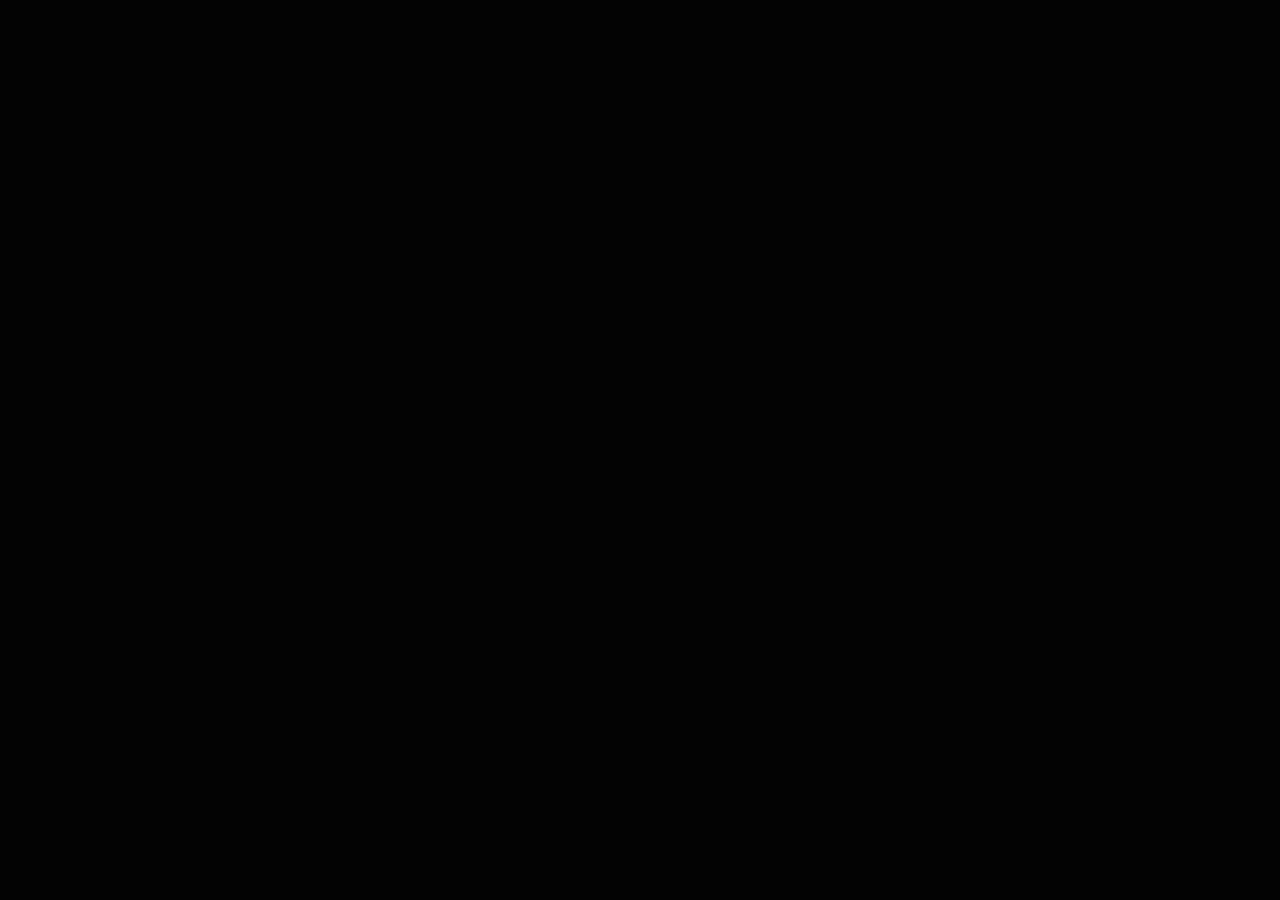
==== commit eb771254: "style: replace CA with coming soon message and rename Solana to Robinhood Chain" ====
--- a/index.html
+++ b/index.html
@@ -1,9 +1 @@
-<!DOCTYPE html><html lang="en" class="__variable_8adcd2 __variable_46451f __variable_d5d2a0 __variable_646807 __variable_9ef920 dark" data-theme="dark"><head><meta charSet="utf-8"/><meta name="viewport" content="width=device-width, initial-scale=1"/><link rel="preload" href="/_next/static/media/0b78ff376f6b9734-s.p.woff2" as="font" crossorigin="" type="font/woff2"/><link rel="preload" href="/_next/static/media/0e96d314a90a6138-s.p.woff2" as="font" crossorigin="" type="font/woff2"/><link rel="preload" href="/_next/static/media/0ecabae3741772cf-s.p.woff2" as="font" crossorigin="" type="font/woff2"/><link rel="preload" href="/_next/static/media/636a5ac981f94f8b-s.p.woff2" as="font" crossorigin="" type="font/woff2"/><link rel="preload" href="/_next/static/media/723e11e5093b8e80.p.woff2" as="font" crossorigin="" type="font/woff2"/><link rel="preload" href="/_next/static/media/b7ea2ab4a8ad1f81-s.p.woff2" as="font" crossorigin="" type="font/woff2"/><link rel="stylesheet" href="/_next/static/css/086765865bcfbaa8.css" data-precedence="next"/><link rel="preload" as="script" fetchPriority="low" href="/_next/static/chunks/webpack-eddd2febdd66e8b2.js"/><script src="/_next/static/chunks/fd9d1056-2fb4e083d3843c56.js" async=""></script><script src="/_next/static/chunks/7023-a1087e26c482d546.js" async=""></script><script src="/_next/static/chunks/main-app-48652207bb67adce.js" async=""></script><script src="/_next/static/chunks/3100-093141ee53c54d85.js" async=""></script><script src="/_next/static/chunks/7138-fa9f08f9772d196e.js" async=""></script><script src="/_next/static/chunks/6972-5b1bd7af61cf7d5e.js" async=""></script><script src="/_next/static/chunks/7661-546050afe7aacd1f.js" async=""></script><script src="/_next/static/chunks/app/page-03f2577a402730d6.js" async=""></script><script src="/_next/static/chunks/app/layout-24da086a6cac25ed.js" async=""></script><title>Orvix Compute — decentralized AI compute network</title><meta name="description" content="The open compute layer for AI. An OpenAI-compatible inference network powered by community-run GPUs, settled in USDC on Solana."/><meta property="og:title" content="Orvix Compute — decentralized AI compute network"/><meta property="og:description" content="The open compute layer for AI. OpenAI-compatible inference on a permissionless GPU network."/><meta property="og:image" content="https://orvix.network/banner.png"/><meta property="og:image:width" content="320"/><meta property="og:image:height" content="320"/><meta property="og:image:alt" content="Orvix Compute"/><meta property="og:type" content="website"/><meta name="twitter:card" content="summary"/><meta name="twitter:title" content="Orvix Compute — decentralized AI compute network"/><meta name="twitter:description" content="The open compute layer for AI. OpenAI-compatible inference on a permissionless GPU network."/><meta name="twitter:image" content="https://orvix.network/banner.png"/><link rel="icon" href="/icon.png?0aa1d8ac6950c62a" type="image/png" sizes="512x512"/><link rel="apple-touch-icon" href="/apple-icon.png?9f5288df896d881e" type="image/png" sizes="512x512"/><meta name="next-size-adjust"/><script src="/_next/static/chunks/polyfills-78c92fac7aa8fdd8.js" noModule=""></script><script>
-document.addEventListener('click', function(e) {
-  let t = e.target.closest('a');
-  if(t && t.href && t.href.startsWith(window.location.origin) && !t.href.includes('#')) {
-    e.preventDefault();
-    window.location.href = t.href;
-  }
-}, true);
-</script></head><body class="bg-bg-primary font-sans text-text-primary antialiased"><!--$!--><template data-dgst="BAILOUT_TO_CLIENT_SIDE_RENDERING"></template><!--/$--><script src="/_next/static/chunks/webpack-eddd2febdd66e8b2.js" async=""></script><script>(self.__next_f=self.__next_f||[]).push([0]);self.__next_f.push([2,null])</script><script>self.__next_f.push([1,"1:HL[\"/_next/static/media/0b78ff376f6b9734-s.p.woff2\",\"font\",{\"crossOrigin\":\"\",\"type\":\"font/woff2\"}]\n2:HL[\"/_next/static/media/0e96d314a90a6138-s.p.woff2\",\"font\",{\"crossOrigin\":\"\",\"type\":\"font/woff2\"}]\n3:HL[\"/_next/static/media/0ecabae3741772cf-s.p.woff2\",\"font\",{\"crossOrigin\":\"\",\"type\":\"font/woff2\"}]\n4:HL[\"/_next/static/media/636a5ac981f94f8b-s.p.woff2\",\"font\",{\"crossOrigin\":\"\",\"type\":\"font/woff2\"}]\n5:HL[\"/_next/static/media/723e11e5093b8e80.p.woff2\",\"font\",{\"crossOrigin\":\"\",\"type\":\"font/woff2\"}]\n6:HL[\"/_next/static/media/b7ea2ab4a8ad1f81-s.p.woff2\",\"font\",{\"crossOrigin\":\"\",\"type\":\"font/woff2\"}]\n7:HL[\"/_next/static/css/086765865bcfbaa8.css\",\"style\"]\n"])</script><script>self.__next_f.push([1,"8:I[95751,[],\"\"]\na:I[7661,[\"3100\",\"static/chunks/3100-093141ee53c54d85.js\",\"7138\",\"static/chunks/7138-fa9f08f9772d196e.js\",\"6972\",\"static/chunks/6972-5b1bd7af61cf7d5e.js\",\"7661\",\"static/chunks/7661-546050afe7aacd1f.js\",\"1931\",\"static/chunks/app/page-03f2577a402730d6.js\"],\"Header\"]\nb:I[231,[\"3100\",\"static/chunks/3100-093141ee53c54d85.js\",\"7138\",\"static/chunks/7138-fa9f08f9772d196e.js\",\"6972\",\"static/chunks/6972-5b1bd7af61cf7d5e.js\",\"7661\",\"static/chunks/7661-546050afe7aacd1f.js\",\"1931\",\"static/chunks/app/page-03f2577a402730d6.js\"],\"\"]\nc:I[58481,[\"3100\",\"static/chunks/3100-093141ee53c54d85.js\",\"7138\",\"static/chunks/7138-fa9f08f9772d196e.js\",\"6972\",\"static/chunks/6972-5b1bd7af61cf7d5e.js\",\"7661\",\"static/chunks/7661-546050afe7aacd1f.js\",\"1931\",\"static/chunks/app/page-03f2577a402730d6.js\"],\"CopyButton\"]\nd:I[38173,[\"3100\",\"static/chunks/3100-093141ee53c54d85.js\",\"7138\",\"static/chunks/7138-fa9f08f9772d196e.js\",\"6972\",\"static/chunks/6972-5b1bd7af61cf7d5e.js\",\"7661\",\"static/chunks/7661-546050afe7aacd1f.js\",\"1931\",\"static/chunks/app/page-03f2577a402730d6.js\"],\"Image\"]\ne:I[61235,[\"3100\",\"static/chunks/3100-093141ee53c54d85.js\",\"3185\",\"static/chunks/app/layout-24da086a6cac25ed.js\"],\"ReduxProvider\"]\nf:I[39672,[\"3100\",\"static/chunks/3100-093141ee53c54d85.js\",\"3185\",\"static/chunks/app/layout-24da086a6cac25ed.js\"],\"WalletProviderClient\"]\n10:I[39275,[],\"\"]\n11:I[61343,[],\"\"]\n13:I[76130,[],\"\"]\n14:[]\n"])</script><script>self.__next_f.push([1,"0:[[[\"$\",\"link\",\"0\",{\"rel\":\"stylesheet\",\"href\":\"/_next/static/css/086765865bcfbaa8.css\",\"precedence\":\"next\",\"crossOrigin\":\"$undefined\"}]],[\"$\",\"$L8\",null,{\"buildId\":\"SshyXyQHHkwmq2SgNMYdm\",\"assetPrefix\":\"\",\"initialCanonicalUrl\":\"/\",\"initialTree\":[\"\",{\"children\":[\"__PAGE__\",{}]},\"$undefined\",\"$undefined\",true],\"initialSeedData\":[\"\",{\"children\":[\"__PAGE__\",{},[[\"$L9\",[\"$\",\"div\",null,{\"className\":\"asentum-page min-h-screen bg-black text-white\",\"children\":[[\"$\",\"$La\",null,{}],[\"$\",\"main\",null,{\"children\":[[\"$\",\"section\",null,{\"className\":\"relative overflow-hidden px-[4%] pb-20 pt-20\",\"children\":[[\"$\",\"video\",null,{\"className\":\"pointer-events-none absolute inset-0 h-full w-full object-cover\",\"src\":\"/orvix-hero.mp4\",\"autoPlay\":true,\"loop\":true,\"muted\":true,\"playsInline\":true,\"aria-hidden\":\"true\"}],[\"$\",\"div\",null,{\"className\":\"pointer-events-none absolute inset-0 bg-gradient-to-b from-black/70 via-black/60 to-black\",\"aria-hidden\":\"true\"}],[\"$\",\"div\",null,{\"className\":\"relative mx-auto max-w-7xl\",\"children\":[[\"$\",\"a\",null,{\"href\":\"/changelog\",\"className\":\"font-dm-mono mb-8 inline-block text-[13px] font-medium tracking-[0.15em] text-[#7D7D7D] transition-colors hover:text-white\",\"children\":\"‣ Dev talk: Latest entry\"}],[\"$\",\"h1\",null,{\"className\":\"font-plus font-bold leading-[1.15] tracking-tight max-w-4xl text-[28px] md:text-[48px]\",\"children\":[[\"$\",\"span\",null,{\"className\":\"text-[#ACACAC]\",\"children\":[\"Decentralized AI compute,\",\" \"]}],[\"$\",\"span\",null,{\"className\":\"text-white\",\"children\":\"settled in USDC.\"}]]}],[\"$\",\"p\",null,{\"className\":\"mt-6 max-w-2xl text-[15px] leading-relaxed text-[#BABABA] md:text-base\",\"children\":\"OpenAI-compatible API on a permissionless GPU network. Pay per token in USDC. Earn ORVC by routing requests, by providing GPUs, or by holding through buyback and burn.\"}],[\"$\",\"div\",null,{\"className\":\"mt-10 flex flex-wrap items-center gap-6\",\"children\":[[\"$\",\"$Lb\",null,{\"href\":\"/playground\",\"children\":[\"$\",\"div\",null,{\"className\":\"corner-pop-hover relative flex h-12 cursor-pointer items-center justify-center px-8\",\"children\":[[[\"$\",\"span\",\"top-0 left-0 origin-top-left\",{\"className\":\"corner-mark absolute top-0 left-0 origin-top-left\",\"style\":{\"width\":12,\"height\":12,\"borderTopWidth\":1,\"borderTopColor\":\"#3A3A3A\",\"borderTopStyle\":\"solid\",\"borderLeftWidth\":1,\"borderLeftColor\":\"#3A3A3A\",\"borderLeftStyle\":\"solid\"}}],[\"$\",\"span\",\"top-0 right-0 origin-top-right\",{\"className\":\"corner-mark absolute top-0 right-0 origin-top-right\",\"style\":{\"width\":12,\"height\":12,\"borderTopWidth\":1,\"borderTopColor\":\"#3A3A3A\",\"borderTopStyle\":\"solid\",\"borderRightWidth\":1,\"borderRightColor\":\"#3A3A3A\",\"borderRightStyle\":\"solid\"}}],[\"$\",\"span\",\"bottom-0 left-0 origin-bottom-left\",{\"className\":\"corner-mark absolute bottom-0 left-0 origin-bottom-left\",\"style\":{\"width\":12,\"height\":12,\"borderBottomWidth\":1,\"borderBottomColor\":\"#3A3A3A\",\"borderBottomStyle\":\"solid\",\"borderLeftWidth\":1,\"borderLeftColor\":\"#3A3A3A\",\"borderLeftStyle\":\"solid\"}}],[\"$\",\"span\",\"bottom-0 right-0 origin-bottom-right\",{\"className\":\"corner-mark absolute bottom-0 right-0 origin-bottom-right\",\"style\":{\"width\":12,\"height\":12,\"borderBottomWidth\":1,\"borderBottomColor\":\"#3A3A3A\",\"borderBottomStyle\":\"solid\",\"borderRightWidth\":1,\"borderRightColor\":\"#3A3A3A\",\"borderRightStyle\":\"solid\"}}]],[\"$\",\"span\",null,{\"className\":\"font-dm-mono text-[13px] font-medium uppercase tracking-[0.15em] text-[#BABABA]\",\"children\":\"Try the Playground\"}]]}]}],[\"$\",\"$Lb\",null,{\"href\":\"/whitepaper\",\"className\":\"font-dm-mono text-[13px] font-medium uppercase tracking-[0.15em] text-[#777777] underline transition-colors hover:text-white\",\"children\":\"Whitepaper →\"}]]}],[\"$\",\"div\",null,{\"className\":\"mt-10 inline-flex items-center gap-3 border border-[#1F1F1F] bg-[#0A0A0A] px-4 py-2.5\",\"children\":[[\"$\",\"span\",null,{\"className\":\"font-dm-mono text-xs uppercase tracking-[0.12em] text-[#5A5A5A]\",\"children\":\"ORVC\"}],[\"$\",\"code\",null,{\"className\":\"font-dm-mono text-xs text-[#BABABA]\",\"children\":\"0xfb8b75Cd0c5Be7FfD64449aA88B3e328A57eCbFc\"}],[\"$\",\"$Lc\",null,{\"value\":\"0xfb8b75Cd0c5Be7FfD64449aA88B3e328A57eCbFc\"}]]}]]}]]}],[\"$\",\"section\",null,{\"className\":\"min-h-10 border-t border-[#1F1F1F] px-[4%] md:min-h-[70px]\"}],[\"$\",\"section\",null,{\"className\":\"px-[4%]\",\"children\":[\"$\",\"div\",null,{\"className\":\"mx-auto grid max-w-7xl grid-cols-1 md:grid-cols-3\",\"children\":[[\"$\",\"div\",\"OpenAI Compatible\",{\"className\":\"flex flex-col pb-0 pt-12 md:px-8\",\"children\":[[\"$\",\"span\",null,{\"className\":\"font-dm-mono inline-block px-4 py-2 text-xs font-medium tracking-[0.15em] \",\"style\":{\"color\":\"#26CC6B\",\"backgroundColor\":\"#0A1D12\"},\"children\":\"OpenAI Compatible\"}],[\"$\",\"p\",null,{\"className\":\"mt-2 text-[15px] leading-relaxed text-[#BABABA]\",\"children\":\"Drop in your existing OpenAI client. Just swap the base URL.\"}],[\"$\",\"div\",null,{\"className\":\"relative w-full overflow-hidden rounded-lg border border-white/10 mt-8 h-40\",\"children\":[\"$\",\"$Ld\",null,{\"src\":\"/openai-compatible.png\",\"alt\":\"OpenAI-compatible API endpoint served by the Orvix Compute network\",\"fill\":true,\"sizes\":\"(max-width: 768px) 100vw, 50vw\",\"className\":\"object-contain\"}]}]]}],[\"$\",\"div\",\"USDC Settlement\",{\"className\":\"flex flex-col pb-0 pt-12 md:px-8\",\"children\":[[\"$\",\"span\",null,{\"className\":\"font-dm-mono inline-block px-4 py-2 text-xs font-medium tracking-[0.15em] \",\"style\":{\"color\":\"#F29751\",\"backgroundColor\":\"#231409\"},\"children\":\"USDC Settlement\"}],[\"$\",\"p\",null,{\"className\":\"mt-2 text-[15px] leading-relaxed text-[#BABABA]\",\"children\":\"Every request metered on-chain. Predictable per-token pricing in stablecoin.\"}],[\"$\",\"div\",null,{\"className\":\"relative w-full overflow-hidden rounded-lg border border-white/10 mt-8 h-40\",\"children\":[\"$\",\"$Ld\",null,{\"src\":\"/usdc-settlement.png\",\"alt\":\"USDC settlement for inference metered on-chain\",\"fill\":true,\"sizes\":\"(max-width: 768px) 100vw, 50vw\",\"className\":\"object-contain\"}]}]]}],[\"$\",\"div\",\"Permissionless GPUs\",{\"className\":\"flex flex-col pb-0 pt-12 md:px-8\",\"children\":[[\"$\",\"span\",null,{\"className\":\"font-dm-mono inline-block px-4 py-2 text-xs font-medium tracking-[0.15em] \",\"style\":{\"color\":\"#2DAEFF\",\"backgroundColor\":\"#081720\"},\"children\":\"Permissionless GPUs\"}],[\"$\",\"p\",null,{\"className\":\"mt-2 text-[15px] leading-relaxed text-[#BABABA]\",\"children\":\"Anyone with a modern GPU can run a node and earn USDC routing inference.\"}],[\"$\",\"div\",null,{\"className\":\"relative w-full overflow-hidden rounded-lg border border-white/10 mt-8 h-40\",\"children\":[\"$\",\"$Ld\",null,{\"src\":\"/permissionless-gpus.png\",\"alt\":\"Permissionless GPU nodes earning USDC on the Orvix Compute network\",\"fill\":true,\"sizes\":\"(max-width: 768px) 100vw, 50vw\",\"className\":\"object-contain\"}]}]]}]]}]}],[\"$\",\"section\",null,{\"className\":\"min-h-10 border-t border-[#1F1F1F] px-[4%] md:min-h-[70px]\"}],[\"$\",\"section\",null,{\"className\":\"px-[4%] py-12\",\"children\":[\"$\",\"div\",null,{\"className\":\"mx-auto max-w-7xl\",\"children\":[[\"$\",\"h2\",null,{\"className\":\"font-plus font-bold leading-[1.15] tracking-tight mb-10 text-[24px] md:text-[32px]\",\"children\":[[\"$\",\"span\",null,{\"className\":\"text-[#ACACAC]\",\"children\":[\"What you can run\",\" \"]}],[\"$\",\"span\",null,{\"className\":\"text-white\",\"children\":\"on the network.\"}]]}],[\"$\",\"div\",null,{\"className\":\"grid grid-cols-1 gap-x-8 gap-y-10 md:grid-cols-3\",\"children\":[[\"$\",\"div\",\"Chat\",{\"className\":\"flex flex-col gap-3\",\"children\":[[\"$\",\"div\",null,{\"className\":\"flex flex-wrap items-center gap-3\",\"children\":[[\"$\",\"span\",null,{\"className\":\"font-plus text-[18px] font-semibold text-white\",\"children\":\"Chat\"}],[\"$\",\"span\",null,{\"className\":\"font-dm-mono inline-block px-4 py-2 text-xs font-medium tracking-[0.15em] \",\"style\":{\"color\":\"#26CC6B\",\"backgroundColor\":\"#0A1D12\"},\"children\":\"Live\"}]]}],[\"$\",\"p\",null,{\"className\":\"text-[15px] leading-relaxed text-[#BABABA]\",\"children\":\"OpenAI-compatible completions, streaming and tool calls included.\"}]]}],[\"$\",\"div\",\"Image\",{\"className\":\"flex flex-col gap-3\",\"children\":[[\"$\",\"div\",null,{\"className\":\"flex flex-wrap items-center gap-3\",\"children\":[[\"$\",\"span\",null,{\"className\":\"font-plus text-[18px] font-semibold text-white\",\"children\":\"Image\"}],[\"$\",\"span\",null,{\"className\":\"font-dm-mono inline-block px-4 py-2 text-xs font-medium tracking-[0.15em] \",\"style\":{\"color\":\"#26CC6B\",\"backgroundColor\":\"#0A1D12\"},\"children\":\"Live\"}]]}],[\"$\",\"p\",null,{\"className\":\"text-[15px] leading-relaxed text-[#BABABA]\",\"children\":\"DALL·E-compatible generation, priced per megapixel.\"}]]}],[\"$\",\"div\",\"Video\",{\"className\":\"flex flex-col gap-3\",\"children\":[[\"$\",\"div\",null,{\"className\":\"flex flex-wrap items-center gap-3\",\"children\":[[\"$\",\"span\",null,{\"className\":\"font-plus text-[18px] font-semibold text-white\",\"children\":\"Video\"}],[\"$\",\"span\",null,{\"className\":\"font-dm-mono inline-block px-4 py-2 text-xs font-medium tracking-[0.15em] \",\"style\":{\"color\":\"#737373\",\"backgroundColor\":\"#1C1C1C\"},\"children\":\"Coming soon\"}]]}],[\"$\",\"p\",null,{\"className\":\"text-[15px] leading-relaxed text-[#BABABA]\",\"children\":\"Text prompt in, a short clip out. The engine is written; the network to serve it is not connected yet.\"}]]}]]}]]}]}],[\"$\",\"section\",null,{\"className\":\"min-h-10 border-t border-[#1F1F1F] px-[4%] md:min-h-[70px]\"}],[\"$\",\"section\",null,{\"className\":\"px-[4%] py-12 md:py-20\",\"children\":[\"$\",\"div\",null,{\"className\":\"mx-auto max-w-7xl\",\"children\":[\"$\",\"div\",null,{\"className\":\"\",\"children\":[[\"$\",\"span\",null,{\"className\":\"font-dm-mono inline-block px-4 py-2 text-xs font-medium tracking-[0.15em] \",\"style\":{\"color\":\"#2DAEFF\",\"backgroundColor\":\"#081720\"},\"children\":\"Verifiable Inference\"}],[\"$\",\"h2\",null,{\"className\":\"font-plus mt-4 text-[24px] font-bold leading-[1.2] tracking-tight text-white md:text-[32px]\",\"children\":\"Inference you can trust without trusting the provider.\"}],[\"$\",\"p\",null,{\"className\":\"mt-4 max-w-xl text-[15px] leading-relaxed text-[#BABABA]\",\"children\":\"Hashed model outputs. Stake-slashable providers. Every response is verifiable, so you don't have to take a node's word for it.\"}],\"$undefined\"]}]}]}],[\"$\",\"section\",null,{\"className\":\"px-[4%] py-12 md:py-20\",\"children\":[\"$\",\"div\",null,{\"className\":\"mx-auto grid max-w-7xl grid-cols-1 items-center gap-12 md:grid-cols-2\",\"children\":[[\"$\",\"div\",null,{\"className\":\"md:order-2\",\"children\":[[\"$\",\"span\",null,{\"className\":\"font-dm-mono inline-block px-4 py-2 text-xs font-medium tracking-[0.15em] \",\"style\":{\"color\":\"#26CC6B\",\"backgroundColor\":\"#0A1D12\"},\"children\":\"On-Chain Governance\"}],[\"$\",\"h2\",null,{\"className\":\"font-plus mt-4 text-[24px] font-bold leading-[1.2] tracking-tight text-white md:text-[32px]\",\"children\":\"ORVC holders steer the network.\"}],[\"$\",\"p\",null,{\"className\":\"mt-4 max-w-xl text-[15px] leading-relaxed text-[#BABABA]\",\"children\":\"Vote on supported models, fee parameters, and treasury policy. Snapshot-based and stake-weighted.\"}],\"$undefined\"]}],[\"$\",\"div\",null,{\"className\":\"md:order-1\",\"children\":[\"$\",\"div\",null,{\"className\":\"relative w-full overflow-hidden rounded-lg border border-white/10 h-64 md:h-80\",\"children\":[\"$\",\"$Ld\",null,{\"src\":\"/orvix-6.png\",\"alt\":\"Orvix Compute holographic compute cube suspended in a data center\",\"fill\":true,\"sizes\":\"(max-width: 768px) 100vw, 50vw\",\"className\":\"object-cover\"}]}]}]]}]}],[\"$\",\"section\",null,{\"className\":\"min-h-10 border-t border-[#1F1F1F] px-[4%] md:min-h-[70px]\"}],[\"$\",\"div\",null,{\"id\":\"roadmap\",\"className\":\"scroll-mt-24\",\"children\":[\"$\",\"section\",null,{\"className\":\"px-[4%] py-12\",\"children\":[\"$\",\"div\",null,{\"className\":\"mx-auto grid max-w-7xl grid-cols-1 gap-x-8 md:grid-cols-2 lg:grid-cols-3\",\"children\":[[\"$\",\"div\",null,{\"className\":\"pt-12 md:px-6 lg:px-8\",\"children\":[[\"$\",\"span\",null,{\"className\":\"font-dm-mono inline-block px-4 py-2 text-xs font-medium tracking-[0.15em] \",\"style\":{\"color\":\"#26CC6B\",\"backgroundColor\":\"#0A1D12\"},\"children\":\"Phase 1 · Alpha\"}],[\"$\",\"ul\",null,{\"className\":\"mt-8 space-y-6\",\"children\":[[\"$\",\"li\",\"Orchestrator live\",{\"className\":\"flex flex-col gap-2\",\"children\":[[\"$\",\"div\",null,{\"className\":\"flex items-center justify-between gap-4\",\"children\":[[\"$\",\"span\",null,{\"className\":\"text-[15px] font-medium text-white\",\"children\":\"Orchestrator live\"}],[\"$\",\"span\",null,{\"className\":\"font-dm-mono inline-block px-4 py-2 text-xs font-medium tracking-[0.15em] shrink-0\",\"style\":{\"color\":\"#26CC6B\",\"backgroundColor\":\"#0A1D12\"},\"children\":\"SHIPPED\"}]]}],[\"$\",\"span\",null,{\"className\":\"text-[13px] leading-relaxed text-[#7D7D7D]\",\"children\":\"Backend serving real inference.\"}]]}],[\"$\",\"li\",\"OpenAI-compatible API\",{\"className\":\"flex flex-col gap-2\",\"children\":[[\"$\",\"div\",null,{\"className\":\"flex items-center justify-between gap-4\",\"children\":[[\"$\",\"span\",null,{\"className\":\"text-[15px] font-medium text-white\",\"children\":\"OpenAI-compatible API\"}],[\"$\",\"span\",null,{\"className\":\"font-dm-mono inline-block px-4 py-2 text-xs font-medium tracking-[0.15em] shrink-0\",\"style\":{\"color\":\"#26CC6B\",\"backgroundColor\":\"#0A1D12\"},\"children\":\"SHIPPED\"}]]}],[\"$\",\"span\",null,{\"className\":\"text-[13px] leading-relaxed text-[#7D7D7D]\",\"children\":\"/v1/chat/completions and /v1/images/generations serving traffic.\"}]]}],[\"$\",\"li\",\"Image generation\",{\"className\":\"flex flex-col gap-2\",\"children\":[[\"$\",\"div\",null,{\"className\":\"flex items-center justify-between gap-4\",\"children\":[[\"$\",\"span\",null,{\"className\":\"text-[15px] font-medium text-white\",\"children\":\"Image generation\"}],[\"$\",\"span\",null,{\"className\":\"font-dm-mono inline-block px-4 py-2 text-xs font-medium tracking-[0.15em] shrink-0\",\"style\":{\"color\":\"#26CC6B\",\"backgroundColor\":\"#0A1D12\"},\"children\":\"SHIPPED\"}]]}],[\"$\",\"span\",null,{\"className\":\"text-[13px] leading-relaxed text-[#7D7D7D]\",\"children\":\"flux-schnell + orvix-image-1 running on live nodes.\"}]]}],[\"$\",\"li\",\"Tier system\",{\"className\":\"flex flex-col gap-2\",\"children\":[[\"$\",\"div\",null,{\"className\":\"flex items-center justify-between gap-4\",\"children\":[[\"$\",\"span\",null,{\"className\":\"text-[15px] font-medium text-white\",\"children\":\"Tier system\"}],[\"$\",\"span\",null,{\"className\":\"font-dm-mono inline-block px-4 py-2 text-xs font-medium tracking-[0.15em] shrink-0\",\"style\":{\"color\":\"#26CC6B\",\"backgroundColor\":\"#0A1D12\"},\"children\":\"SHIPPED\"}]]}],[\"$\",\"span\",null,{\"className\":\"text-[13px] leading-relaxed text-[#7D7D7D]\",\"children\":\"Bronze to Diamond: fee discount, rate limit, node priority.\"}]]}]]}]]}],[\"$\",\"div\",null,{\"className\":\"pt-12 md:px-6 lg:px-8\",\"children\":[[\"$\",\"span\",null,{\"className\":\"font-dm-mono inline-block px-4 py-2 text-xs font-medium tracking-[0.15em] \",\"style\":{\"color\":\"#26CC6B\",\"backgroundColor\":\"#0A1D12\"},\"children\":\"Phase 2 · Public Beta\"}],[\"$\",\"ul\",null,{\"className\":\"mt-8 space-y-6\",\"children\":[[\"$\",\"li\",\"Custom domain + HTTPS\",{\"className\":\"flex flex-col gap-2\",\"children\":[[\"$\",\"div\",null,{\"className\":\"flex items-center justify-between gap-4\",\"children\":[[\"$\",\"span\",null,{\"className\":\"text-[15px] font-medium text-white\",\"children\":\"Custom domain + HTTPS\"}],[\"$\",\"span\",null,{\"className\":\"font-dm-mono inline-block px-4 py-2 text-xs font-medium tracking-[0.15em] shrink-0\",\"style\":{\"color\":\"#26CC6B\",\"backgroundColor\":\"#0A1D12\"},\"children\":\"SHIPPED\"}]]}],[\"$\",\"span\",null,{\"className\":\"text-[13px] leading-relaxed text-[#7D7D7D]\",\"children\":\"orvix.network serving /v1 over TLS.\"}]]}],[\"$\",\"li\",\"Provider node client\",{\"className\":\"flex flex-col gap-2\",\"children\":[[\"$\",\"div\",null,{\"className\":\"flex items-center justify-between gap-4\",\"children\":[[\"$\",\"span\",null,{\"className\":\"text-[15px] font-medium text-white\",\"children\":\"Provider node client\"}],[\"$\",\"span\",null,{\"className\":\"font-dm-mono inline-block px-4 py-2 text-xs font-medium tracking-[0.15em] shrink-0\",\"style\":{\"color\":\"#26CC6B\",\"backgroundColor\":\"#0A1D12\"},\"children\":\"SHIPPED\"}]]}],[\"$\",\"span\",null,{\"className\":\"text-[13px] leading-relaxed text-[#7D7D7D]\",\"children\":\"orvix-node published on PyPI — install, join, start.\"}]]}],[\"$\",\"li\",\"Multi-provider routing\",{\"className\":\"flex flex-col gap-2\",\"children\":[[\"$\",\"div\",null,{\"className\":\"flex items-center justify-between gap-4\",\"children\":[[\"$\",\"span\",null,{\"className\":\"text-[15px] font-medium text-white\",\"children\":\"Multi-provider routing\"}],[\"$\",\"span\",null,{\"className\":\"font-dm-mono inline-block px-4 py-2 text-xs font-medium tracking-[0.15em] shrink-0\",\"style\":{\"color\":\"#26CC6B\",\"backgroundColor\":\"#0A1D12\"},\"children\":\"SHIPPED\"}]]}],[\"$\",\"span\",null,{\"className\":\"text-[13px] leading-relaxed text-[#7D7D7D]\",\"children\":\"Least-loaded node selection, priority tiers first.\"}]]}],[\"$\",\"li\",\"USDC settlement\",{\"className\":\"flex flex-col gap-2\",\"children\":[[\"$\",\"div\",null,{\"className\":\"flex items-center justify-between gap-4\",\"children\":[[\"$\",\"span\",null,{\"className\":\"text-[15px] font-medium text-white\",\"children\":\"USDC settlement\"}],[\"$\",\"span\",null,{\"className\":\"font-dm-mono inline-block px-4 py-2 text-xs font-medium tracking-[0.15em] shrink-0\",\"style\":{\"color\":\"#26CC6B\",\"backgroundColor\":\"#0A1D12\"},\"children\":\"SHIPPED\"}]]}],[\"$\",\"span\",null,{\"className\":\"text-[13px] leading-relaxed text-[#7D7D7D]\",\"children\":\"Top-ups credited automatically; provider withdrawals paid on-chain.\"}]]}]]}]]}],[\"$\",\"div\",null,{\"className\":\"pt-12 md:px-6 lg:px-8\",\"children\":[[\"$\",\"span\",null,{\"className\":\"font-dm-mono inline-block px-4 py-2 text-xs font-medium tracking-[0.15em] \",\"style\":{\"color\":\"#2DAEFF\",\"backgroundColor\":\"#081720\"},\"children\":\"Phase 3 · Token economy\"}],[\"$\",\"ul\",null,{\"className\":\"mt-8 space-y-6\",\"children\":[[\"$\",\"li\",\"ORVC mint launch\",{\"className\":\"flex flex-col gap-2\",\"children\":[[\"$\",\"div\",null,{\"className\":\"flex items-center justify-between gap-4\",\"children\":[[\"$\",\"span\",null,{\"className\":\"text-[15px] font-medium text-white\",\"children\":\"ORVC mint launch\"}],[\"$\",\"span\",null,{\"className\":\"font-dm-mono inline-block px-4 py-2 text-xs font-medium tracking-[0.15em] shrink-0\",\"style\":{\"color\":\"#737373\",\"backgroundColor\":\"#1C1C1C\"},\"children\":\"PLANNED\"}]]}],[\"$\",\"span\",null,{\"className\":\"text-[13px] leading-relaxed text-[#7D7D7D]\",\"children\":\"The gate on the rest of this phase — stake deposits cannot be credited without it.\"}]]}],[\"$\",\"li\",\"Staking live\",{\"className\":\"flex flex-col gap-2\",\"children\":[[\"$\",\"div\",null,{\"className\":\"flex items-center justify-between gap-4\",\"children\":[[\"$\",\"span\",null,{\"className\":\"text-[15px] font-medium text-white\",\"children\":\"Staking live\"}],[\"$\",\"span\",null,{\"className\":\"font-dm-mono inline-block px-4 py-2 text-xs font-medium tracking-[0.15em] shrink-0\",\"style\":{\"color\":\"#737373\",\"backgroundColor\":\"#1C1C1C\"},\"children\":\"PLANNED\"}]]}],[\"$\",\"span\",null,{\"className\":\"text-[13px] leading-relaxed text-[#7D7D7D]\",\"children\":\"Deposits credit, tiers above bronze become reachable.\"}]]}],[\"$\",\"li\",\"Buyback + burn activation\",{\"className\":\"flex flex-col gap-2\",\"children\":[[\"$\",\"div\",null,{\"className\":\"flex items-center justify-between gap-4\",\"children\":[[\"$\",\"span\",null,{\"className\":\"text-[15px] font-medium text-white\",\"children\":\"Buyback + burn activation\"}],[\"$\",\"span\",null,{\"className\":\"font-dm-mono inline-block px-4 py-2 text-xs font-medium tracking-[0.15em] shrink-0\",\"style\":{\"color\":\"#737373\",\"backgroundColor\":\"#1C1C1C\"},\"children\":\"PLANNED\"}]]}],[\"$\",\"span\",null,{\"className\":\"text-[13px] leading-relaxed text-[#7D7D7D]\",\"children\":\"Engine already merged and running in stub mode; flips to real on-chain swaps and burns.\"}]]}],[\"$\",\"li\",\"Compute credits\",{\"className\":\"flex flex-col gap-2\",\"children\":[[\"$\",\"div\",null,{\"className\":\"flex items-center justify-between gap-4\",\"children\":[[\"$\",\"span\",null,{\"className\":\"text-[15px] font-medium text-white\",\"children\":\"Compute credits\"}],[\"$\",\"span\",null,{\"className\":\"font-dm-mono inline-block px-4 py-2 text-xs font-medium tracking-[0.15em] shrink-0\",\"style\":{\"color\":\"#737373\",\"backgroundColor\":\"#1C1C1C\"},\"children\":\"PLANNED\"}]]}],[\"$\",\"span\",null,{\"className\":\"text-[13px] leading-relaxed text-[#7D7D7D]\",\"children\":\"Staking earns a recurring allowance spendable on inference.\"}]]}],[\"$\",\"li\",\"Staker revenue share\",{\"className\":\"flex flex-col gap-2\",\"children\":[[\"$\",\"div\",null,{\"className\":\"flex items-center justify-between gap-4\",\"children\":[[\"$\",\"span\",null,{\"className\":\"text-[15px] font-medium text-white\",\"children\":\"Staker revenue share\"}],[\"$\",\"span\",null,{\"className\":\"font-dm-mono inline-block px-4 py-2 text-xs font-medium tracking-[0.15em] shrink-0\",\"style\":{\"color\":\"#737373\",\"backgroundColor\":\"#1C1C1C\"},\"children\":\"PLANNED\"}]]}],[\"$\",\"span\",null,{\"className\":\"text-[13px] leading-relaxed text-[#7D7D7D]\",\"children\":\"A cut of network revenue paid out to stakers.\"}]]}]]}]]}]]}]}]}],[\"$\",\"section\",null,{\"className\":\"min-h-10 border-t border-[#1F1F1F] px-[4%] md:min-h-[70px]\"}],[\"$\",\"section\",null,{\"className\":\"px-[4%] py-12\",\"children\":[\"$\",\"div\",null,{\"className\":\"mx-auto grid max-w-7xl grid-cols-2 md:grid-cols-5\",\"children\":[[\"$\",\"div\",\"First-token latency\",{\"className\":\"flex flex-col gap-2 px-4 py-4 md:py-0\",\"children\":[[\"$\",\"span\",null,{\"className\":\"font-plus text-[28px] font-bold text-white md:text-[36px]\",\"children\":\"~2s\"}],[\"$\",\"span\",null,{\"className\":\"font-dm-mono text-xs uppercase tracking-[0.12em] text-[#7D7D7D]\",\"children\":\"First-token latency\"}]]}],[\"$\",\"div\",\"Provider revenue share\",{\"className\":\"flex flex-col gap-2 px-4 py-4 md:py-0\",\"children\":[[\"$\",\"span\",null,{\"className\":\"font-plus text-[28px] font-bold text-white md:text-[36px]\",\"children\":\"70%\"}],[\"$\",\"span\",null,{\"className\":\"font-dm-mono text-xs uppercase tracking-[0.12em] text-[#7D7D7D]\",\"children\":\"Provider revenue share\"}]]}],[\"$\",\"div\",\"Platform\",{\"className\":\"flex flex-col gap-2 px-4 py-4 md:py-0\",\"children\":[[\"$\",\"span\",null,{\"className\":\"font-plus text-[28px] font-bold text-white md:text-[36px]\",\"children\":\"30%\"}],[\"$\",\"span\",null,{\"className\":\"font-dm-mono text-xs uppercase tracking-[0.12em] text-[#7D7D7D]\",\"children\":\"Platform\"}]]}],[\"$\",\"div\",\"Platform to buyback\",{\"className\":\"flex flex-col gap-2 px-4 py-4 md:py-0\",\"children\":[[\"$\",\"span\",null,{\"className\":\"font-plus text-[28px] font-bold text-white md:text-[36px]\",\"children\":\"50%\"}],[\"$\",\"span\",null,{\"className\":\"font-dm-mono text-xs uppercase tracking-[0.12em] text-[#7D7D7D]\",\"children\":\"Platform to buyback\"}]]}],[\"$\",\"div\",\"ORVC supply\",{\"className\":\"flex flex-col gap-2 px-4 py-4 md:py-0\",\"children\":[[\"$\",\"span\",null,{\"className\":\"font-plus text-[28px] font-bold text-white md:text-[36px]\",\"children\":\"1B\"}],[\"$\",\"span\",null,{\"className\":\"font-dm-mono text-xs uppercase tracking-[0.12em] text-[#7D7D7D]\",\"children\":\"ORVC supply\"}]]}]]}]}],[\"$\",\"section\",null,{\"className\":\"min-h-10 border-t border-[#1F1F1F] px-[4%] md:min-h-[70px]\"}],[\"$\",\"section\",null,{\"className\":\"px-[4%] py-12 md:py-20\",\"children\":[\"$\",\"div\",null,{\"className\":\"mx-auto grid max-w-7xl grid-cols-1 items-center gap-12 md:grid-cols-2\",\"children\":[[\"$\",\"div\",null,{\"className\":\"\",\"children\":[[\"$\",\"span\",null,{\"className\":\"font-dm-mono inline-block px-4 py-2 text-xs font-medium tracking-[0.15em] \",\"style\":{\"color\":\"#F29751\",\"backgroundColor\":\"#231409\"},\"children\":\"For Providers\"}],[\"$\",\"h2\",null,{\"className\":\"font-plus mt-4 text-[24px] font-bold leading-[1.2] tracking-tight text-white md:text-[32px]\",\"children\":\"Earn USDC running inference, today.\"}],[\"$\",\"p\",null,{\"className\":\"mt-4 max-w-xl text-[15px] leading-relaxed text-[#BABABA]\",\"children\":\"Point your GPU at the orchestrator and start serving requests. Per-token payouts in USDC, settled on Solana — no lockups, no middlemen.\"}],[\"$\",\"div\",null,{\"className\":\"mt-8\",\"children\":[\"$\",\"$Lb\",null,{\"href\":\"/providers\",\"className\":\"font-dm-mono text-[13px] font-medium uppercase tracking-[0.15em] text-[#777777] underline transition-colors hover:text-white\",\"children\":\"Become a provider →\"}]}]]}],[\"$\",\"div\",null,{\"className\":\"\",\"children\":[\"$\",\"div\",null,{\"className\":\"relative w-full overflow-hidden rounded-lg border border-white/10 h-64 md:h-80\",\"children\":[\"$\",\"$Ld\",null,{\"src\":\"/orvix-4.png\",\"alt\":\"Orvix Compute AI agent monitoring compute nodes and network status across the provider network\",\"fill\":true,\"sizes\":\"(max-width: 768px) 100vw, 50vw\",\"className\":\"object-cover\"}]}]}]]}]}],[\"$\",\"section\",null,{\"className\":\"px-[4%] py-12 md:py-20\",\"children\":[\"$\",\"div\",null,{\"className\":\"mx-auto grid max-w-7xl grid-cols-1 items-center gap-12 md:grid-cols-2\",\"children\":[[\"$\",\"div\",null,{\"className\":\"md:order-2\",\"children\":[[\"$\",\"span\",null,{\"className\":\"font-dm-mono inline-block px-4 py-2 text-xs font-medium tracking-[0.15em] \",\"style\":{\"color\":\"#2DAEFF\",\"backgroundColor\":\"#081720\"},\"children\":\"For Developers\"}],[\"$\",\"h2\",null,{\"className\":\"font-plus mt-4 text-[24px] font-bold leading-[1.2] tracking-tight text-white md:text-[32px]\",\"children\":\"Use the network from any OpenAI client.\"}],[\"$\",\"p\",null,{\"className\":\"mt-4 max-w-xl text-[15px] leading-relaxed text-[#BABABA]\",\"children\":\"Swap your base URL and keep your existing code. Streaming, tool calls, and the chat-completions surface you already know.\"}],[\"$\",\"div\",null,{\"className\":\"mt-8\",\"children\":[\"$\",\"$Lb\",null,{\"href\":\"/playground\",\"className\":\"font-dm-mono text-[13px] font-medium uppercase tracking-[0.15em] text-[#777777] underline transition-colors hover:text-white\",\"children\":\"Open the playground →\"}]}]]}],[\"$\",\"div\",null,{\"className\":\"md:order-1\",\"children\":[\"$\",\"div\",null,{\"className\":\"relative w-full overflow-hidden rounded-lg border border-white/10 h-64 md:h-80\",\"children\":[\"$\",\"$Ld\",null,{\"src\":\"/orvix-3.png\",\"alt\":\"Orvix Compute wordmark on a reflective data-grid surface\",\"fill\":true,\"sizes\":\"(max-width: 768px) 100vw, 50vw\",\"className\":\"object-cover\"}]}]}]]}]}],[\"$\",\"section\",null,{\"className\":\"min-h-10 border-t border-[#1F1F1F] px-[4%] md:min-h-[70px]\"}],[\"$\",\"section\",null,{\"className\":\"px-[4%] py-12\",\"children\":[\"$\",\"div\",null,{\"className\":\"mx-auto grid max-w-7xl grid-cols-2 md:grid-cols-5\",\"children\":[[\"$\",\"div\",\"Models\",{\"className\":\"flex flex-col gap-2 px-4 py-4 md:py-0\",\"children\":[[\"$\",\"span\",null,{\"className\":\"font-dm-mono text-[15px] font-medium text-white md:text-[17px]\",\"children\":\"Qwen-2.5-7B\"}],[\"$\",\"span\",null,{\"className\":\"font-dm-mono text-xs uppercase tracking-[0.12em] text-[#7D7D7D]\",\"children\":\"Models\"}]]}],[\"$\",\"div\",\"Compatible\",{\"className\":\"flex flex-col gap-2 px-4 py-4 md:py-0\",\"children\":[[\"$\",\"span\",null,{\"className\":\"font-dm-mono text-[15px] font-medium text-white md:text-[17px]\",\"children\":\"OpenAI v1\"}],[\"$\",\"span\",null,{\"className\":\"font-dm-mono text-xs uppercase tracking-[0.12em] text-[#7D7D7D]\",\"children\":\"Compatible\"}]]}],[\"$\",\"div\",\"Settlement\",{\"className\":\"flex flex-col gap-2 px-4 py-4 md:py-0\",\"children\":[[\"$\",\"span\",null,{\"className\":\"font-dm-mono text-[15px] font-medium text-white md:text-[17px]\",\"children\":\"USDC\"}],[\"$\",\"span\",null,{\"className\":\"font-dm-mono text-xs uppercase tracking-[0.12em] text-[#7D7D7D]\",\"children\":\"Settlement\"}]]}],[\"$\",\"div\",\"Chain\",{\"className\":\"flex flex-col gap-2 px-4 py-4 md:py-0\",\"children\":[[\"$\",\"span\",null,{\"className\":\"font-dm-mono text-[15px] font-medium text-white md:text-[17px]\",\"children\":\"Solana\"}],[\"$\",\"span\",null,{\"className\":\"font-dm-mono text-xs uppercase tracking-[0.12em] text-[#7D7D7D]\",\"children\":\"Chain\"}]]}],[\"$\",\"div\",\"License\",{\"className\":\"flex flex-col gap-2 px-4 py-4 md:py-0\",\"children\":[[\"$\",\"span\",null,{\"className\":\"font-dm-mono text-[15px] font-medium text-white md:text-[17px]\",\"children\":\"Apache 2.0\"}],[\"$\",\"span\",null,{\"className\":\"font-dm-mono text-xs uppercase tracking-[0.12em] text-[#7D7D7D]\",\"children\":\"License\"}]]}]]}]}],[\"$\",\"section\",null,{\"className\":\"min-h-10 border-t border-[#1F1F1F] px-[4%] md:min-h-[70px]\"}],[\"$\",\"section\",null,{\"className\":\"px-[4%] py-20\",\"children\":[\"$\",\"div\",null,{\"className\":\"mx-auto max-w-7xl\",\"children\":[[\"$\",\"h2\",null,{\"className\":\"font-plus font-bold leading-[1.15] tracking-tight mb-12 text-[24px] md:text-[32px]\",\"children\":[[\"$\",\"span\",null,{\"className\":\"text-[#ACACAC]\",\"children\":[\"How Orvix Compute compares to\",\" \"]}],[\"$\",\"span\",null,{\"className\":\"text-white\",\"children\":\"the alternatives.\"}]]}],[\"$\",\"div\",null,{\"className\":\"grid grid-cols-4 border-b border-[#1F1F1F] pb-4\",\"children\":[[\"$\",\"span\",null,{\"className\":\"font-dm-mono text-xs uppercase tracking-[0.12em] text-[#5A5A5A]\",\"children\":\"Capability\"}],[[\"$\",\"span\",\"Orvix Compute\",{\"className\":\"font-dm-mono text-[13px] font-medium uppercase tracking-[0.12em] text-white\",\"children\":\"Orvix Compute\"}],[\"$\",\"span\",\"OpenAI\",{\"className\":\"font-dm-mono text-[13px] font-medium uppercase tracking-[0.12em] text-[#7D7D7D]\",\"children\":\"OpenAI\"}],[\"$\",\"span\",\"io.net\",{\"className\":\"font-dm-mono text-[13px] font-medium uppercase tracking-[0.12em] text-[#7D7D7D]\",\"children\":\"io.net\"}]]]}],[\"$\",\"div\",null,{\"children\":[[\"$\",\"div\",\"API surface\",{\"className\":\"grid grid-cols-4 items-center border-b border-[#1F1F1F] py-4 text-[14px]\",\"children\":[[\"$\",\"span\",null,{\"className\":\"text-[#ACACAC]\",\"children\":\"API surface\"}],[[\"$\",\"div\",\"0\",{\"children\":[\"$\",\"span\",null,{\"className\":\"text-white\",\"children\":\"OpenAI v1\"}]}],[\"$\",\"div\",\"1\",{\"children\":[\"$\",\"span\",null,{\"className\":\"text-[#BABABA]\",\"children\":\"OpenAI v1\"}]}],[\"$\",\"div\",\"2\",{\"children\":[\"$\",\"span\",null,{\"className\":\"text-[#BABABA]\",\"children\":\"Proprietary\"}]}]]]}],[\"$\",\"div\",\"Pricing model\",{\"className\":\"grid grid-cols-4 items-center border-b border-[#1F1F1F] py-4 text-[14px]\",\"children\":[[\"$\",\"span\",null,{\"className\":\"text-[#ACACAC]\",\"children\":\"Pricing model\"}],[[\"$\",\"div\",\"0\",{\"children\":[\"$\",\"span\",null,{\"className\":\"text-white\",\"children\":\"Per-token USDC\"}]}],[\"$\",\"div\",\"1\",{\"children\":[\"$\",\"span\",null,{\"className\":\"text-[#BABABA]\",\"children\":\"Per-token USD\"}]}],[\"$\",\"div\",\"2\",{\"children\":[\"$\",\"span\",null,{\"className\":\"text-[#BABABA]\",\"children\":\"Per-hour GPU\"}]}]]]}],[\"$\",\"div\",\"Provider permissionless\",{\"className\":\"grid grid-cols-4 items-center border-b border-[#1F1F1F] py-4 text-[14px]\",\"children\":[[\"$\",\"span\",null,{\"className\":\"text-[#ACACAC]\",\"children\":\"Provider permissionless\"}],[[\"$\",\"div\",\"0\",{\"children\":[\"$\",\"span\",null,{\"className\":\"text-[#26CC6B]\",\"children\":\"✓\"}]}],[\"$\",\"div\",\"1\",{\"children\":[\"$\",\"span\",null,{\"className\":\"text-[#5A5A5A]\",\"children\":\"✗\"}]}],[\"$\",\"div\",\"2\",{\"children\":[\"$\",\"span\",null,{\"className\":\"text-[#26CC6B]\",\"children\":\"✓\"}]}]]]}],[\"$\",\"div\",\"Open-source orchestrator\",{\"className\":\"grid grid-cols-4 items-center border-b border-[#1F1F1F] py-4 text-[14px]\",\"children\":[[\"$\",\"span\",null,{\"className\":\"text-[#ACACAC]\",\"children\":\"Open-source orchestrator\"}],[[\"$\",\"div\",\"0\",{\"children\":[\"$\",\"span\",null,{\"className\":\"text-[#26CC6B]\",\"children\":\"✓\"}]}],[\"$\",\"div\",\"1\",{\"children\":[\"$\",\"span\",null,{\"className\":\"text-[#5A5A5A]\",\"children\":\"✗\"}]}],[\"$\",\"div\",\"2\",{\"children\":[\"$\",\"span\",null,{\"className\":\"text-[#5A5A5A]\",\"children\":\"✗\"}]}]]]}],[\"$\",\"div\",\"Token economy\",{\"className\":\"grid grid-cols-4 items-center border-b border-[#1F1F1F] py-4 text-[14px]\",\"children\":[[\"$\",\"span\",null,{\"className\":\"text-[#ACACAC]\",\"children\":\"Token economy\"}],[[\"$\",\"div\",\"0\",{\"children\":[\"$\",\"span\",null,{\"className\":\"text-white\",\"children\":\"ORVC\"}]}],[\"$\",\"div\",\"1\",{\"children\":[\"$\",\"span\",null,{\"className\":\"text-[#5A5A5A]\",\"children\":\"✗\"}]}],[\"$\",\"div\",\"2\",{\"children\":[\"$\",\"span\",null,{\"className\":\"text-[#BABABA]\",\"children\":\"IO\"}]}]]]}],[\"$\",\"div\",\"USDC settlement\",{\"className\":\"grid grid-cols-4 items-center border-b border-[#1F1F1F] py-4 text-[14px]\",\"children\":[[\"$\",\"span\",null,{\"className\":\"text-[#ACACAC]\",\"children\":\"USDC settlement\"}],[[\"$\",\"div\",\"0\",{\"children\":[\"$\",\"span\",null,{\"className\":\"text-[#26CC6B]\",\"children\":\"✓\"}]}],[\"$\",\"div\",\"1\",{\"children\":[\"$\",\"span\",null,{\"className\":\"text-[#5A5A5A]\",\"children\":\"✗\"}]}],[\"$\",\"div\",\"2\",{\"children\":[\"$\",\"span\",null,{\"className\":\"text-[#5A5A5A]\",\"children\":\"✗\"}]}]]]}]]}]]}]}],[\"$\",\"section\",null,{\"className\":\"min-h-10 border-t border-[#1F1F1F] px-[4%] md:min-h-[70px]\"}],[\"$\",\"section\",null,{\"className\":\"px-[4%] py-32 text-center\",\"children\":[\"$\",\"div\",null,{\"className\":\"mx-auto flex max-w-3xl flex-col items-center\",\"children\":[[\"$\",\"span\",null,{\"className\":\"font-dm-mono inline-block px-4 py-2 text-xs font-medium tracking-[0.15em] \",\"style\":{\"color\":\"#26CC6B\",\"backgroundColor\":\"#0A1D12\"},\"children\":\"Alpha live · Inference working\"}],[\"$\",\"h2\",null,{\"className\":\"font-plus font-bold leading-[1.15] tracking-tight mt-6 text-[32px] md:text-[44px]\",\"children\":[[\"$\",\"span\",null,{\"className\":\"text-[#ACACAC]\",\"children\":[\"The compute layer\",\" \"]}],[\"$\",\"span\",null,{\"className\":\"text-white\",\"children\":\"for the agentic web.\"}]]}],[\"$\",\"p\",null,{\"className\":\"mt-6 max-w-xl text-[15px] leading-relaxed text-[#BABABA] md:text-base\",\"children\":\"Permissionless GPUs, OpenAI-compatible endpoints, and USDC settlement on Solana — one network for the next generation of AI agents.\"}],[\"$\",\"div\",null,{\"className\":\"mt-10 flex flex-wrap items-center justify-center gap-6\",\"children\":[[\"$\",\"$Lb\",null,{\"href\":\"/playground\",\"children\":[\"$\",\"div\",null,{\"className\":\"corner-pop-hover relative flex h-12 cursor-pointer items-center justify-center px-8\",\"children\":[[[\"$\",\"span\",\"top-0 left-0 origin-top-left\",{\"className\":\"corner-mark absolute top-0 left-0 origin-top-left\",\"style\":{\"width\":12,\"height\":12,\"borderTopWidth\":1,\"borderTopColor\":\"#3A3A3A\",\"borderTopStyle\":\"solid\",\"borderLeftWidth\":1,\"borderLeftColor\":\"#3A3A3A\",\"borderLeftStyle\":\"solid\"}}],[\"$\",\"span\",\"top-0 right-0 origin-top-right\",{\"className\":\"corner-mark absolute top-0 right-0 origin-top-right\",\"style\":{\"width\":12,\"height\":12,\"borderTopWidth\":1,\"borderTopColor\":\"#3A3A3A\",\"borderTopStyle\":\"solid\",\"borderRightWidth\":1,\"borderRightColor\":\"#3A3A3A\",\"borderRightStyle\":\"solid\"}}],[\"$\",\"span\",\"bottom-0 left-0 origin-bottom-left\",{\"className\":\"corner-mark absolute bottom-0 left-0 origin-bottom-left\",\"style\":{\"width\":12,\"height\":12,\"borderBottomWidth\":1,\"borderBottomColor\":\"#3A3A3A\",\"borderBottomStyle\":\"solid\",\"borderLeftWidth\":1,\"borderLeftColor\":\"#3A3A3A\",\"borderLeftStyle\":\"solid\"}}],[\"$\",\"span\",\"bottom-0 right-0 origin-bottom-right\",{\"className\":\"corner-mark absolute bottom-0 right-0 origin-bottom-right\",\"style\":{\"width\":12,\"height\":12,\"borderBottomWidth\":1,\"borderBottomColor\":\"#3A3A3A\",\"borderBottomStyle\":\"solid\",\"borderRightWidth\":1,\"borderRightColor\":\"#3A3A3A\",\"borderRightStyle\":\"solid\"}}]],[\"$\",\"span\",null,{\"className\":\"font-dm-mono text-[13px] font-medium uppercase tracking-[0.15em] text-[#BABABA]\",\"children\":\"Get Connected\"}]]}]}],[\"$\",\"$Lb\",null,{\"href\":\"/whitepaper\",\"className\":\"font-dm-mono text-[13px] font-medium uppercase tracking-[0.15em] text-[#777777] underline transition-colors hover:text-white\",\"children\":\"Whitepaper →\"}]]}],[\"$\",\"div\",null,{\"className\":\"mt-12 flex items-center gap-3 border border-[#1F1F1F] bg-[#0A0A0A] px-4 py-2.5\",\"children\":[[\"$\",\"span\",null,{\"className\":\"font-dm-mono text-xs uppercase tracking-[0.12em] text-[#5A5A5A]\",\"children\":\"ORVC\"}],[\"$\",\"code\",null,{\"className\":\"font-dm-mono text-xs text-[#BABABA]\",\"children\":\"0xfb8b75Cd0c5Be7FfD64449aA88B3e328A57eCbFc\"}],[\"$\",\"$Lc\",null,{\"value\":\"0xfb8b75Cd0c5Be7FfD64449aA88B3e328A57eCbFc\"}]]}]]}]}]]}],[\"$\",\"footer\",null,{\"className\":\"border-t border-[#1F1F1F] bg-[#0A0A0A]\",\"children\":[[\"$\",\"div\",null,{\"className\":\"mx-auto grid max-w-7xl grid-cols-1 gap-10 px-[4%] py-16 md:grid-cols-3\",\"children\":[[\"$\",\"div\",\"Research.\",{\"className\":\"flex flex-col gap-4\",\"children\":[[\"$\",\"span\",null,{\"className\":\"font-plus text-[15px] font-semibold text-white\",\"children\":\"Research.\"}],[\"$\",\"div\",null,{\"className\":\"flex flex-col gap-3\",\"children\":[[\"$\",\"$Lb\",null,{\"href\":\"/whitepaper\",\"className\":\"text-[14px] text-[#7D7D7D] transition-colors hover:text-white\",\"children\":\"Whitepaper\"}],[\"$\",\"$Lb\",null,{\"href\":\"/tokenomics\",\"className\":\"text-[14px] text-[#7D7D7D] transition-colors hover:text-white\",\"children\":\"Tokenomics\"}],[\"$\",\"$Lb\",null,{\"href\":\"/#roadmap\",\"className\":\"text-[14px] text-[#7D7D7D] transition-colors hover:text-white\",\"children\":\"Roadmap\"}],[\"$\",\"$Lb\",null,{\"href\":\"/docs\",\"className\":\"text-[14px] text-[#7D7D7D] transition-colors hover:text-white\",\"children\":\"Documentation\"}]]}]]}],[\"$\",\"div\",\"Network.\",{\"className\":\"flex flex-col gap-4\",\"children\":[[\"$\",\"span\",null,{\"className\":\"font-plus text-[15px] font-semibold text-white\",\"children\":\"Network.\"}],[\"$\",\"div\",null,{\"className\":\"flex flex-col gap-3\",\"children\":[[\"$\",\"$Lb\",null,{\"href\":\"/playground\",\"className\":\"text-[14px] text-[#7D7D7D] transition-colors hover:text-white\",\"children\":\"Playground\"}],[\"$\",\"$Lb\",null,{\"href\":\"/docs\",\"className\":\"text-[14px] text-[#7D7D7D] transition-colors hover:text-white\",\"children\":\"API Reference\"}],[\"$\",\"$Lb\",null,{\"href\":\"/providers\",\"className\":\"text-[14px] text-[#7D7D7D] transition-colors hover:text-white\",\"children\":\"Providers\"}],[\"$\",\"$Lb\",null,{\"href\":\"/staking\",\"className\":\"text-[14px] text-[#7D7D7D] transition-colors hover:text-white\",\"children\":\"Staking\"}],[\"$\",\"$Lb\",null,{\"href\":\"/buy\",\"className\":\"text-[14px] text-[#7D7D7D] transition-colors hover:text-white\",\"children\":\"ORVC Token\"}],[\"$\",\"a\",null,{\"href\":\"https://github.com/Orvix ComputeCompute/orvix\",\"target\":\"_blank\",\"rel\":\"noreferrer\",\"className\":\"text-[14px] text-[#7D7D7D] transition-colors hover:text-white\",\"children\":\"GitHub\"}]]}]]}],[\"$\",\"div\",\"Connect.\",{\"className\":\"flex flex-col gap-4\",\"children\":[[\"$\",\"span\",null,{\"className\":\"font-plus text-[15px] font-semibold text-white\",\"children\":\"Connect.\"}],[\"$\",\"div\",null,{\"className\":\"flex flex-col gap-3\",\"children\":[[\"$\",\"a\",null,{\"href\":\"https://x.com/Orvix Computehq\",\"target\":\"_blank\",\"rel\":\"noreferrer\",\"className\":\"text-[14px] text-[#7D7D7D] transition-colors hover:text-white\",\"children\":\"X\"}],[\"$\",\"a\",null,{\"href\":\"https://t.me/Orvix Compute_hq\",\"target\":\"_blank\",\"rel\":\"noreferrer\",\"className\":\"text-[14px] text-[#7D7D7D] transition-colors hover:text-white\",\"children\":\"Telegram\"}],[\"$\",\"a\",null,{\"href\":\"https://github.com/Orvix ComputeCompute/orvix\",\"target\":\"_blank\",\"rel\":\"noreferrer\",\"className\":\"text-[14px] text-[#7D7D7D] transition-colors hover:text-white\",\"children\":\"GitHub\"}]]}]]}]]}],[\"$\",\"div\",null,{\"className\":\"border-t border-[#1F1F1F] bg-[#080808]\",\"children\":[\"$\",\"div\",null,{\"className\":\"mx-auto flex max-w-7xl flex-col items-start justify-between gap-4 px-[4%] py-6 md:flex-row md:items-center\",\"children\":[[\"$\",\"span\",null,{\"className\":\"font-dm-mono text-xs uppercase tracking-[0.12em] text-[#5A5A5A]\",\"children\":\"© 2026 Orvix Compute\"}],[\"$\",\"div\",null,{\"className\":\"flex flex-wrap gap-x-6 gap-y-2\",\"children\":[[\"$\",\"$Lb\",null,{\"href\":\"/terms\",\"className\":\"text-[14px] text-[#7D7D7D] transition-colors hover:text-white\",\"children\":\"Disclosures\"}],[\"$\",\"$Lb\",null,{\"href\":\"/privacy\",\"className\":\"text-[14px] text-[#7D7D7D] transition-colors hover:text-white\",\"children\":\"Privacy\"}],[\"$\",\"$Lb\",null,{\"href\":\"/terms\",\"className\":\"text-[14px] text-[#7D7D7D] transition-colors hover:text-white\",\"children\":\"Terms\"}]]}]]}]}]]}]]}]],null],null]},[[\"$\",\"html\",null,{\"lang\":\"en\",\"className\":\"__variable_8adcd2 __variable_46451f __variable_d5d2a0 __variable_646807 __variable_9ef920 dark\",\"data-theme\":\"dark\",\"children\":[\"$\",\"body\",null,{\"className\":\"bg-bg-primary font-sans text-text-primary antialiased\",\"children\":[\"$\",\"$Le\",null,{\"children\":[\"$\",\"$Lf\",null,{\"children\":[\"$\",\"$L10\",null,{\"parallelRouterKey\":\"children\",\"segmentPath\":[\"children\"],\"error\":\"$undefined\",\"errorStyles\":\"$undefined\",\"errorScripts\":\"$undefined\",\"template\":[\"$\",\"$L11\",null,{}],\"templateStyles\":\"$undefined\",\"templateScripts\":\"$undefined\",\"notFound\":[[\"$\",\"title\",null,{\"children\":\"404: This page could not be found.\"}],[\"$\",\"div\",null,{\"style\":{\"fontFamily\":\"system-ui,\\\"Segoe UI\\\",Roboto,Helvetica,Arial,sans-serif,\\\"Apple Color Emoji\\\",\\\"Segoe UI Emoji\\\"\",\"height\":\"100vh\",\"textAlign\":\"center\",\"display\":\"flex\",\"flexDirection\":\"column\",\"alignItems\":\"center\",\"justifyContent\":\"center\"},\"children\":[\"$\",\"div\",null,{\"children\":[[\"$\",\"style\",null,{\"dangerouslySetInnerHTML\":{\"__html\":\"body{color:#000;background:#fff;margin:0}.next-error-h1{border-right:1px solid rgba(0,0,0,.3)}@media (prefers-color-scheme:dark){body{color:#fff;background:#000}.next-error-h1{border-right:1px solid rgba(255,255,255,.3)}}\"}}],[\"$\",\"h1\",null,{\"className\":\"next-error-h1\",\"style\":{\"display\":\"inline-block\",\"margin\":\"0 20px 0 0\",\"padding\":\"0 23px 0 0\",\"fontSize\":24,\"fontWeight\":500,\"verticalAlign\":\"top\",\"lineHeight\":\"49px\"},\"children\":\"404\"}],[\"$\",\"div\",null,{\"style\":{\"display\":\"inline-block\"},\"children\":[\"$\",\"h2\",null,{\"style\":{\"fontSize\":14,\"fontWeight\":400,\"lineHeight\":\"49px\",\"margin\":0},\"children\":\"This page could not be found.\"}]}]]}]}]],\"notFoundStyles\":[],\"styles\":null}]}]}]}]}],null],null],\"couldBeIntercepted\":false,\"initialHead\":[null,\"$L12\"],\"globalErrorComponent\":\"$13\",\"missingSlots\":\"$W14\"}]]\n"])</script><script>self.__next_f.push([1,"12:[[\"$\",\"meta\",\"0\",{\"name\":\"viewport\",\"content\":\"width=device-width, initial-scale=1\"}],[\"$\",\"meta\",\"1\",{\"charSet\":\"utf-8\"}],[\"$\",\"title\",\"2\",{\"children\":\"Orvix Compute — decentralized AI compute network\"}],[\"$\",\"meta\",\"3\",{\"name\":\"description\",\"content\":\"The open compute layer for AI. An OpenAI-compatible inference network powered by community-run GPUs, settled in USDC on Solana.\"}],[\"$\",\"meta\",\"4\",{\"property\":\"og:title\",\"content\":\"Orvix Compute — decentralized AI compute network\"}],[\"$\",\"meta\",\"5\",{\"property\":\"og:description\",\"content\":\"The open compute layer for AI. OpenAI-compatible inference on a permissionless GPU network.\"}],[\"$\",\"meta\",\"6\",{\"property\":\"og:image\",\"content\":\"https://orvix.network/banner.png\"}],[\"$\",\"meta\",\"7\",{\"property\":\"og:image:width\",\"content\":\"320\"}],[\"$\",\"meta\",\"8\",{\"property\":\"og:image:height\",\"content\":\"320\"}],[\"$\",\"meta\",\"9\",{\"property\":\"og:image:alt\",\"content\":\"Orvix Compute\"}],[\"$\",\"meta\",\"10\",{\"property\":\"og:type\",\"content\":\"website\"}],[\"$\",\"meta\",\"11\",{\"name\":\"twitter:card\",\"content\":\"summary\"}],[\"$\",\"meta\",\"12\",{\"name\":\"twitter:title\",\"content\":\"Orvix Compute — decentralized AI compute network\"}],[\"$\",\"meta\",\"13\",{\"name\":\"twitter:description\",\"content\":\"The open compute layer for AI. OpenAI-compatible inference on a permissionless GPU network.\"}],[\"$\",\"meta\",\"14\",{\"name\":\"twitter:image\",\"content\":\"https://orvix.network/banner.png\"}],[\"$\",\"link\",\"15\",{\"rel\":\"icon\",\"href\":\"/icon.png?0aa1d8ac6950c62a\",\"type\":\"image/png\",\"sizes\":\"512x512\"}],[\"$\",\"link\",\"16\",{\"rel\":\"apple-touch-icon\",\"href\":\"/apple-icon.png?9f5288df896d881e\",\"type\":\"image/png\",\"sizes\":\"512x512\"}],[\"$\",\"meta\",\"17\",{\"name\":\"next-size-adjust\"}]]\n9:null\n"])</script></body></html>+<!DOCTYPE html><html lang="en" class="__variable_8adcd2 __variable_46451f __variable_d5d2a0 __variable_646807 __variable_9ef920 dark" data-theme="dark"><head><meta charSet="utf-8"/><meta name="viewport" content="width=device-width, initial-scale=1"/><link rel="preload" href="/_next/static/media/0b78ff376f6b9734-s.p.woff2" as="font" crossorigin="" type="font/woff2"/><link rel="preload" href="/_next/static/media/0e96d314a90a6138-s.p.woff2" as="font" crossorigin="" type="font/woff2"/><link rel="preload" href="/_next/static/media/0ecabae3741772cf-s.p.woff2" as="font" crossorigin="" type="font/woff2"/><link rel="preload" href="/_next/static/media/636a5ac981f94f8b-s.p.woff2" as="font" crossorigin="" type="font/woff2"/><link rel="preload" href="/_next/static/media/723e11e5093b8e80.p.woff2" as="font" crossorigin="" type="font/woff2"/><link rel="preload" href="/_next/static/media/b7ea2ab4a8ad1f81-s.p.woff2" as="font" crossorigin="" type="font/woff2"/><link rel="stylesheet" href="/_next/static/css/086765865bcfbaa8.css" data-precedence="next"/><link rel="preload" as="script" fetchPriority="low" href="/_next/static/chunks/webpack-eddd2febdd66e8b2.js"/><script src="/_next/static/chunks/fd9d1056-2fb4e083d3843c56.js" async=""></script><script src="/_next/static/chunks/7023-a1087e26c482d546.js" async=""></script><script src="/_next/static/chunks/main-app-48652207bb67adce.js" async=""></script><script src="/_next/static/chunks/3100-093141ee53c54d85.js" async=""></script><script src="/_next/static/chunks/7138-fa9f08f9772d196e.js" async=""></script><script src="/_next/static/chunks/6972-5b1bd7af61cf7d5e.js" async=""></script><script src="/_next/static/chunks/7661-546050afe7aacd1f.js" async=""></script><script src="/_next/static/chunks/app/page-03f2577a402730d6.js" async=""></script><script src="/_next/static/chunks/app/layout-24da086a6cac25ed.js" async=""></script><title>Orvix Compute — decentralized AI compute network</title><meta name="description" content="The open compute layer for AI. An OpenAI-compatible inference network powered by community-run GPUs, settled in USDG on Robinhood Chain."/><meta property="og:title" content="Orvix Compute — decentralized AI compute network"/><meta property="og:description" content="The open compute layer for AI. OpenAI-compatible inference on a permissionless GPU network."/><meta property="og:image" content="https://orvix.network/banner.png"/><meta property="og:image:width" content="320"/><meta property="og:image:height" content="320"/><meta property="og:image:alt" content="Orvix Compute"/><meta property="og:type" content="website"/><meta name="twitter:card" content="summary"/><meta name="twitter:title" content="Orvix Compute — decentralized AI compute network"/><meta name="twitter:description" content="The open compute layer for AI. OpenAI-compatible inference on a permissionless GPU network."/><meta name="twitter:image" content="https://orvix.network/banner.png"/><link rel="icon" href="/icon.png?0aa1d8ac6950c62a" type="image/png" sizes="512x512"/><link rel="apple-touch-icon" href="/apple-icon.png?9f5288df896d881e" type="image/png" sizes="512x512"/><meta name="next-size-adjust"/><script src="/_next/static/chunks/polyfills-78c92fac7aa8fdd8.js" noModule=""></script></head><body class="bg-bg-primary font-sans text-text-primary antialiased"><!--$!--><template data-dgst="BAILOUT_TO_CLIENT_SIDE_RENDERING"></template><!--/$--><script src="/_next/static/chunks/webpack-eddd2febdd66e8b2.js" async=""></script><script>(self.__next_f=self.__next_f||[]).push([0]);self.__next_f.push([2,null])</script><script>self.__next_f.push([1,"1:HL[\"/_next/static/media/0b78ff376f6b9734-s.p.woff2\",\"font\",{\"crossOrigin\":\"\",\"type\":\"font/woff2\"}]\n2:HL[\"/_next/static/media/0e96d314a90a6138-s.p.woff2\",\"font\",{\"crossOrigin\":\"\",\"type\":\"font/woff2\"}]\n3:HL[\"/_next/static/media/0ecabae3741772cf-s.p.woff2\",\"font\",{\"crossOrigin\":\"\",\"type\":\"font/woff2\"}]\n4:HL[\"/_next/static/media/636a5ac981f94f8b-s.p.woff2\",\"font\",{\"crossOrigin\":\"\",\"type\":\"font/woff2\"}]\n5:HL[\"/_next/static/media/723e11e5093b8e80.p.woff2\",\"font\",{\"crossOrigin\":\"\",\"type\":\"font/woff2\"}]\n6:HL[\"/_next/static/media/b7ea2ab4a8ad1f81-s.p.woff2\",\"font\",{\"crossOrigin\":\"\",\"type\":\"font/woff2\"}]\n7:HL[\"/_next/static/css/086765865bcfbaa8.css\",\"style\"]\n"])</script><script>self.__next_f.push([1,"8:I[95751,[],\"\"]\na:I[7661,[\"3100\",\"static/chunks/3100-093141ee53c54d85.js\",\"7138\",\"static/chunks/7138-fa9f08f9772d196e.js\",\"6972\",\"static/chunks/6972-5b1bd7af61cf7d5e.js\",\"7661\",\"static/chunks/7661-546050afe7aacd1f.js\",\"1931\",\"static/chunks/app/page-03f2577a402730d6.js\"],\"Header\"]\nb:I[231,[\"3100\",\"static/chunks/3100-093141ee53c54d85.js\",\"7138\",\"static/chunks/7138-fa9f08f9772d196e.js\",\"6972\",\"static/chunks/6972-5b1bd7af61cf7d5e.js\",\"7661\",\"static/chunks/7661-546050afe7aacd1f.js\",\"1931\",\"static/chunks/app/page-03f2577a402730d6.js\"],\"\"]\nc:I[58481,[\"3100\",\"static/chunks/3100-093141ee53c54d85.js\",\"7138\",\"static/chunks/7138-fa9f08f9772d196e.js\",\"6972\",\"static/chunks/6972-5b1bd7af61cf7d5e.js\",\"7661\",\"static/chunks/7661-546050afe7aacd1f.js\",\"1931\",\"static/chunks/app/page-03f2577a402730d6.js\"],\"CopyButton\"]\nd:I[38173,[\"3100\",\"static/chunks/3100-093141ee53c54d85.js\",\"7138\",\"static/chunks/7138-fa9f08f9772d196e.js\",\"6972\",\"static/chunks/6972-5b1bd7af61cf7d5e.js\",\"7661\",\"static/chunks/7661-546050afe7aacd1f.js\",\"1931\",\"static/chunks/app/page-03f2577a402730d6.js\"],\"Image\"]\ne:I[61235,[\"3100\",\"static/chunks/3100-093141ee53c54d85.js\",\"3185\",\"static/chunks/app/layout-24da086a6cac25ed.js\"],\"ReduxProvider\"]\nf:I[39672,[\"3100\",\"static/chunks/3100-093141ee53c54d85.js\",\"3185\",\"static/chunks/app/layout-24da086a6cac25ed.js\"],\"WalletProviderClient\"]\n10:I[39275,[],\"\"]\n11:I[61343,[],\"\"]\n13:I[76130,[],\"\"]\n14:[]\n"])</script><script>self.__next_f.push([1,"0:[[[\"$\",\"link\",\"0\",{\"rel\":\"stylesheet\",\"href\":\"/_next/static/css/086765865bcfbaa8.css\",\"precedence\":\"next\",\"crossOrigin\":\"$undefined\"}]],[\"$\",\"$L8\",null,{\"buildId\":\"SshyXyQHHkwmq2SgNMYdm\",\"assetPrefix\":\"\",\"initialCanonicalUrl\":\"/\",\"initialTree\":[\"\",{\"children\":[\"__PAGE__\",{}]},\"$undefined\",\"$undefined\",true],\"initialSeedData\":[\"\",{\"children\":[\"__PAGE__\",{},[[\"$L9\",[\"$\",\"div\",null,{\"className\":\"asentum-page min-h-screen bg-black text-white\",\"children\":[[\"$\",\"$La\",null,{}],[\"$\",\"main\",null,{\"children\":[[\"$\",\"section\",null,{\"className\":\"relative overflow-hidden px-[4%] pb-20 pt-20\",\"children\":[[\"$\",\"video\",null,{\"className\":\"pointer-events-none absolute inset-0 h-full w-full object-cover\",\"src\":\"/orvix-hero.mp4\",\"autoPlay\":true,\"loop\":true,\"muted\":true,\"playsInline\":true,\"aria-hidden\":\"true\"}],[\"$\",\"div\",null,{\"className\":\"pointer-events-none absolute inset-0 bg-gradient-to-b from-black/70 via-black/60 to-black\",\"aria-hidden\":\"true\"}],[\"$\",\"div\",null,{\"className\":\"relative mx-auto max-w-7xl\",\"children\":[[\"$\",\"a\",null,{\"href\":\"/changelog\",\"className\":\"font-dm-mono mb-8 inline-block text-[13px] font-medium tracking-[0.15em] text-[#7D7D7D] transition-colors hover:text-white\",\"children\":\"‣ Dev talk: Latest entry\"}],[\"$\",\"h1\",null,{\"className\":\"font-plus font-bold leading-[1.15] tracking-tight max-w-4xl text-[28px] md:text-[48px]\",\"children\":[[\"$\",\"span\",null,{\"className\":\"text-[#ACACAC]\",\"children\":[\"Decentralized AI compute,\",\" \"]}],[\"$\",\"span\",null,{\"className\":\"text-white\",\"children\":\"settled in USDG.\"}]]}],[\"$\",\"p\",null,{\"className\":\"mt-6 max-w-2xl text-[15px] leading-relaxed text-[#BABABA] md:text-base\",\"children\":\"OpenAI-compatible API on a permissionless GPU network. Pay per token in USDG. Earn ORVC by routing requests, by providing GPUs, or by holding through buyback and burn.\"}],[\"$\",\"div\",null,{\"className\":\"mt-10 flex flex-wrap items-center gap-6\",\"children\":[[\"$\",\"$Lb\",null,{\"href\":\"/playground\",\"children\":[\"$\",\"div\",null,{\"className\":\"corner-pop-hover relative flex h-12 cursor-pointer items-center justify-center px-8\",\"children\":[[[\"$\",\"span\",\"top-0 left-0 origin-top-left\",{\"className\":\"corner-mark absolute top-0 left-0 origin-top-left\",\"style\":{\"width\":12,\"height\":12,\"borderTopWidth\":1,\"borderTopColor\":\"#3A3A3A\",\"borderTopStyle\":\"solid\",\"borderLeftWidth\":1,\"borderLeftColor\":\"#3A3A3A\",\"borderLeftStyle\":\"solid\"}}],[\"$\",\"span\",\"top-0 right-0 origin-top-right\",{\"className\":\"corner-mark absolute top-0 right-0 origin-top-right\",\"style\":{\"width\":12,\"height\":12,\"borderTopWidth\":1,\"borderTopColor\":\"#3A3A3A\",\"borderTopStyle\":\"solid\",\"borderRightWidth\":1,\"borderRightColor\":\"#3A3A3A\",\"borderRightStyle\":\"solid\"}}],[\"$\",\"span\",\"bottom-0 left-0 origin-bottom-left\",{\"className\":\"corner-mark absolute bottom-0 left-0 origin-bottom-left\",\"style\":{\"width\":12,\"height\":12,\"borderBottomWidth\":1,\"borderBottomColor\":\"#3A3A3A\",\"borderBottomStyle\":\"solid\",\"borderLeftWidth\":1,\"borderLeftColor\":\"#3A3A3A\",\"borderLeftStyle\":\"solid\"}}],[\"$\",\"span\",\"bottom-0 right-0 origin-bottom-right\",{\"className\":\"corner-mark absolute bottom-0 right-0 origin-bottom-right\",\"style\":{\"width\":12,\"height\":12,\"borderBottomWidth\":1,\"borderBottomColor\":\"#3A3A3A\",\"borderBottomStyle\":\"solid\",\"borderRightWidth\":1,\"borderRightColor\":\"#3A3A3A\",\"borderRightStyle\":\"solid\"}}]],[\"$\",\"span\",null,{\"className\":\"font-dm-mono text-[13px] font-medium uppercase tracking-[0.15em] text-[#BABABA]\",\"children\":\"Try the Playground\"}]]}]}],[\"$\",\"$Lb\",null,{\"href\":\"/whitepaper\",\"className\":\"font-dm-mono text-[13px] font-medium uppercase tracking-[0.15em] text-[#777777] underline transition-colors hover:text-white\",\"children\":\"Whitepaper →\"}]]}],[\"$\",\"div\",null,{\"className\":\"mt-10 inline-flex items-center gap-3 border border-[#1F1F1F] bg-[#0A0A0A] px-4 py-2.5\",\"children\":[[\"$\",\"span\",null,{\"className\":\"font-dm-mono text-xs uppercase tracking-[0.12em] text-[#5A5A5A]\",\"children\":\"ORVC\"}],[\"$\",\"code\",null,{\"className\":\"font-dm-mono text-xs text-[#BABABA]\",\"children\":\"coming soon on Pons\"}],[\"$\",\"$Lc\",null,{\"value\":\"coming soon on Pons\"}]]}]]}]]}],[\"$\",\"section\",null,{\"className\":\"min-h-10 border-t border-[#1F1F1F] px-[4%] md:min-h-[70px]\"}],[\"$\",\"section\",null,{\"className\":\"px-[4%]\",\"children\":[\"$\",\"div\",null,{\"className\":\"mx-auto grid max-w-7xl grid-cols-1 md:grid-cols-3\",\"children\":[[\"$\",\"div\",\"OpenAI Compatible\",{\"className\":\"flex flex-col pb-0 pt-12 md:px-8\",\"children\":[[\"$\",\"span\",null,{\"className\":\"font-dm-mono inline-block px-4 py-2 text-xs font-medium tracking-[0.15em] \",\"style\":{\"color\":\"#26CC6B\",\"backgroundColor\":\"#0A1D12\"},\"children\":\"OpenAI Compatible\"}],[\"$\",\"p\",null,{\"className\":\"mt-2 text-[15px] leading-relaxed text-[#BABABA]\",\"children\":\"Drop in your existing OpenAI client. Just swap the base URL.\"}],[\"$\",\"div\",null,{\"className\":\"relative w-full overflow-hidden rounded-lg border border-white/10 mt-8 h-40\",\"children\":[\"$\",\"$Ld\",null,{\"src\":\"/openai-compatible.png\",\"alt\":\"OpenAI-compatible API endpoint served by the Orvix Compute network\",\"fill\":true,\"sizes\":\"(max-width: 768px) 100vw, 50vw\",\"className\":\"object-contain\"}]}]]}],[\"$\",\"div\",\"USDG Settlement\",{\"className\":\"flex flex-col pb-0 pt-12 md:px-8\",\"children\":[[\"$\",\"span\",null,{\"className\":\"font-dm-mono inline-block px-4 py-2 text-xs font-medium tracking-[0.15em] \",\"style\":{\"color\":\"#F29751\",\"backgroundColor\":\"#231409\"},\"children\":\"USDG Settlement\"}],[\"$\",\"p\",null,{\"className\":\"mt-2 text-[15px] leading-relaxed text-[#BABABA]\",\"children\":\"Every request metered on-chain. Predictable per-token pricing in stablecoin.\"}],[\"$\",\"div\",null,{\"className\":\"relative w-full overflow-hidden rounded-lg border border-white/10 mt-8 h-40\",\"children\":[\"$\",\"$Ld\",null,{\"src\":\"/usdg-settlement.png\",\"alt\":\"USDG settlement for inference metered on-chain\",\"fill\":true,\"sizes\":\"(max-width: 768px) 100vw, 50vw\",\"className\":\"object-contain\"}]}]]}],[\"$\",\"div\",\"Permissionless GPUs\",{\"className\":\"flex flex-col pb-0 pt-12 md:px-8\",\"children\":[[\"$\",\"span\",null,{\"className\":\"font-dm-mono inline-block px-4 py-2 text-xs font-medium tracking-[0.15em] \",\"style\":{\"color\":\"#2DAEFF\",\"backgroundColor\":\"#081720\"},\"children\":\"Permissionless GPUs\"}],[\"$\",\"p\",null,{\"className\":\"mt-2 text-[15px] leading-relaxed text-[#BABABA]\",\"children\":\"Anyone with a modern GPU can run a node and earn USDG routing inference.\"}],[\"$\",\"div\",null,{\"className\":\"relative w-full overflow-hidden rounded-lg border border-white/10 mt-8 h-40\",\"children\":[\"$\",\"$Ld\",null,{\"src\":\"/permissionless-gpus.png\",\"alt\":\"Permissionless GPU nodes earning USDG on the Orvix Compute network\",\"fill\":true,\"sizes\":\"(max-width: 768px) 100vw, 50vw\",\"className\":\"object-contain\"}]}]]}]]}]}],[\"$\",\"section\",null,{\"className\":\"min-h-10 border-t border-[#1F1F1F] px-[4%] md:min-h-[70px]\"}],[\"$\",\"section\",null,{\"className\":\"px-[4%] py-12\",\"children\":[\"$\",\"div\",null,{\"className\":\"mx-auto max-w-7xl\",\"children\":[[\"$\",\"h2\",null,{\"className\":\"font-plus font-bold leading-[1.15] tracking-tight mb-10 text-[24px] md:text-[32px]\",\"children\":[[\"$\",\"span\",null,{\"className\":\"text-[#ACACAC]\",\"children\":[\"What you can run\",\" \"]}],[\"$\",\"span\",null,{\"className\":\"text-white\",\"children\":\"on the network.\"}]]}],[\"$\",\"div\",null,{\"className\":\"grid grid-cols-1 gap-x-8 gap-y-10 md:grid-cols-3\",\"children\":[[\"$\",\"div\",\"Chat\",{\"className\":\"flex flex-col gap-3\",\"children\":[[\"$\",\"div\",null,{\"className\":\"flex flex-wrap items-center gap-3\",\"children\":[[\"$\",\"span\",null,{\"className\":\"font-plus text-[18px] font-semibold text-white\",\"children\":\"Chat\"}],[\"$\",\"span\",null,{\"className\":\"font-dm-mono inline-block px-4 py-2 text-xs font-medium tracking-[0.15em] \",\"style\":{\"color\":\"#26CC6B\",\"backgroundColor\":\"#0A1D12\"},\"children\":\"Live\"}]]}],[\"$\",\"p\",null,{\"className\":\"text-[15px] leading-relaxed text-[#BABABA]\",\"children\":\"OpenAI-compatible completions, streaming and tool calls included.\"}]]}],[\"$\",\"div\",\"Image\",{\"className\":\"flex flex-col gap-3\",\"children\":[[\"$\",\"div\",null,{\"className\":\"flex flex-wrap items-center gap-3\",\"children\":[[\"$\",\"span\",null,{\"className\":\"font-plus text-[18px] font-semibold text-white\",\"children\":\"Image\"}],[\"$\",\"span\",null,{\"className\":\"font-dm-mono inline-block px-4 py-2 text-xs font-medium tracking-[0.15em] \",\"style\":{\"color\":\"#26CC6B\",\"backgroundColor\":\"#0A1D12\"},\"children\":\"Live\"}]]}],[\"$\",\"p\",null,{\"className\":\"text-[15px] leading-relaxed text-[#BABABA]\",\"children\":\"DALL·E-compatible generation, priced per megapixel.\"}]]}],[\"$\",\"div\",\"Video\",{\"className\":\"flex flex-col gap-3\",\"children\":[[\"$\",\"div\",null,{\"className\":\"flex flex-wrap items-center gap-3\",\"children\":[[\"$\",\"span\",null,{\"className\":\"font-plus text-[18px] font-semibold text-white\",\"children\":\"Video\"}],[\"$\",\"span\",null,{\"className\":\"font-dm-mono inline-block px-4 py-2 text-xs font-medium tracking-[0.15em] \",\"style\":{\"color\":\"#737373\",\"backgroundColor\":\"#1C1C1C\"},\"children\":\"Coming soon\"}]]}],[\"$\",\"p\",null,{\"className\":\"text-[15px] leading-relaxed text-[#BABABA]\",\"children\":\"Text prompt in, a short clip out. The engine is written; the network to serve it is not connected yet.\"}]]}]]}]]}]}],[\"$\",\"section\",null,{\"className\":\"min-h-10 border-t border-[#1F1F1F] px-[4%] md:min-h-[70px]\"}],[\"$\",\"section\",null,{\"className\":\"px-[4%] py-12 md:py-20\",\"children\":[\"$\",\"div\",null,{\"className\":\"mx-auto max-w-7xl\",\"children\":[\"$\",\"div\",null,{\"className\":\"\",\"children\":[[\"$\",\"span\",null,{\"className\":\"font-dm-mono inline-block px-4 py-2 text-xs font-medium tracking-[0.15em] \",\"style\":{\"color\":\"#2DAEFF\",\"backgroundColor\":\"#081720\"},\"children\":\"Verifiable Inference\"}],[\"$\",\"h2\",null,{\"className\":\"font-plus mt-4 text-[24px] font-bold leading-[1.2] tracking-tight text-white md:text-[32px]\",\"children\":\"Inference you can trust without trusting the provider.\"}],[\"$\",\"p\",null,{\"className\":\"mt-4 max-w-xl text-[15px] leading-relaxed text-[#BABABA]\",\"children\":\"Hashed model outputs. Stake-slashable providers. Every response is verifiable, so you don't have to take a node's word for it.\"}],\"$undefined\"]}]}]}],[\"$\",\"section\",null,{\"className\":\"px-[4%] py-12 md:py-20\",\"children\":[\"$\",\"div\",null,{\"className\":\"mx-auto grid max-w-7xl grid-cols-1 items-center gap-12 md:grid-cols-2\",\"children\":[[\"$\",\"div\",null,{\"className\":\"md:order-2\",\"children\":[[\"$\",\"span\",null,{\"className\":\"font-dm-mono inline-block px-4 py-2 text-xs font-medium tracking-[0.15em] \",\"style\":{\"color\":\"#26CC6B\",\"backgroundColor\":\"#0A1D12\"},\"children\":\"On-Chain Governance\"}],[\"$\",\"h2\",null,{\"className\":\"font-plus mt-4 text-[24px] font-bold leading-[1.2] tracking-tight text-white md:text-[32px]\",\"children\":\"ORVC holders steer the network.\"}],[\"$\",\"p\",null,{\"className\":\"mt-4 max-w-xl text-[15px] leading-relaxed text-[#BABABA]\",\"children\":\"Vote on supported models, fee parameters, and treasury policy. Snapshot-based and stake-weighted.\"}],\"$undefined\"]}],[\"$\",\"div\",null,{\"className\":\"md:order-1\",\"children\":[\"$\",\"div\",null,{\"className\":\"relative w-full overflow-hidden rounded-lg border border-white/10 h-64 md:h-80\",\"children\":[\"$\",\"$Ld\",null,{\"src\":\"/orvix-6.png\",\"alt\":\"Orvix Compute holographic compute cube suspended in a data center\",\"fill\":true,\"sizes\":\"(max-width: 768px) 100vw, 50vw\",\"className\":\"object-cover\"}]}]}]]}]}],[\"$\",\"section\",null,{\"className\":\"min-h-10 border-t border-[#1F1F1F] px-[4%] md:min-h-[70px]\"}],[\"$\",\"div\",null,{\"id\":\"roadmap\",\"className\":\"scroll-mt-24\",\"children\":[\"$\",\"section\",null,{\"className\":\"px-[4%] py-12\",\"children\":[\"$\",\"div\",null,{\"className\":\"mx-auto grid max-w-7xl grid-cols-1 gap-x-8 md:grid-cols-2 lg:grid-cols-3\",\"children\":[[\"$\",\"div\",null,{\"className\":\"pt-12 md:px-6 lg:px-8\",\"children\":[[\"$\",\"span\",null,{\"className\":\"font-dm-mono inline-block px-4 py-2 text-xs font-medium tracking-[0.15em] \",\"style\":{\"color\":\"#26CC6B\",\"backgroundColor\":\"#0A1D12\"},\"children\":\"Phase 1 · Alpha\"}],[\"$\",\"ul\",null,{\"className\":\"mt-8 space-y-6\",\"children\":[[\"$\",\"li\",\"Orchestrator live\",{\"className\":\"flex flex-col gap-2\",\"children\":[[\"$\",\"div\",null,{\"className\":\"flex items-center justify-between gap-4\",\"children\":[[\"$\",\"span\",null,{\"className\":\"text-[15px] font-medium text-white\",\"children\":\"Orchestrator live\"}],[\"$\",\"span\",null,{\"className\":\"font-dm-mono inline-block px-4 py-2 text-xs font-medium tracking-[0.15em] shrink-0\",\"style\":{\"color\":\"#26CC6B\",\"backgroundColor\":\"#0A1D12\"},\"children\":\"SHIPPED\"}]]}],[\"$\",\"span\",null,{\"className\":\"text-[13px] leading-relaxed text-[#7D7D7D]\",\"children\":\"Backend serving real inference.\"}]]}],[\"$\",\"li\",\"OpenAI-compatible API\",{\"className\":\"flex flex-col gap-2\",\"children\":[[\"$\",\"div\",null,{\"className\":\"flex items-center justify-between gap-4\",\"children\":[[\"$\",\"span\",null,{\"className\":\"text-[15px] font-medium text-white\",\"children\":\"OpenAI-compatible API\"}],[\"$\",\"span\",null,{\"className\":\"font-dm-mono inline-block px-4 py-2 text-xs font-medium tracking-[0.15em] shrink-0\",\"style\":{\"color\":\"#26CC6B\",\"backgroundColor\":\"#0A1D12\"},\"children\":\"SHIPPED\"}]]}],[\"$\",\"span\",null,{\"className\":\"text-[13px] leading-relaxed text-[#7D7D7D]\",\"children\":\"/v1/chat/completions and /v1/images/generations serving traffic.\"}]]}],[\"$\",\"li\",\"Image generation\",{\"className\":\"flex flex-col gap-2\",\"children\":[[\"$\",\"div\",null,{\"className\":\"flex items-center justify-between gap-4\",\"children\":[[\"$\",\"span\",null,{\"className\":\"text-[15px] font-medium text-white\",\"children\":\"Image generation\"}],[\"$\",\"span\",null,{\"className\":\"font-dm-mono inline-block px-4 py-2 text-xs font-medium tracking-[0.15em] shrink-0\",\"style\":{\"color\":\"#26CC6B\",\"backgroundColor\":\"#0A1D12\"},\"children\":\"SHIPPED\"}]]}],[\"$\",\"span\",null,{\"className\":\"text-[13px] leading-relaxed text-[#7D7D7D]\",\"children\":\"flux-schnell + orvix-image-1 running on live nodes.\"}]]}],[\"$\",\"li\",\"Tier system\",{\"className\":\"flex flex-col gap-2\",\"children\":[[\"$\",\"div\",null,{\"className\":\"flex items-center justify-between gap-4\",\"children\":[[\"$\",\"span\",null,{\"className\":\"text-[15px] font-medium text-white\",\"children\":\"Tier system\"}],[\"$\",\"span\",null,{\"className\":\"font-dm-mono inline-block px-4 py-2 text-xs font-medium tracking-[0.15em] shrink-0\",\"style\":{\"color\":\"#26CC6B\",\"backgroundColor\":\"#0A1D12\"},\"children\":\"SHIPPED\"}]]}],[\"$\",\"span\",null,{\"className\":\"text-[13px] leading-relaxed text-[#7D7D7D]\",\"children\":\"Bronze to Diamond: fee discount, rate limit, node priority.\"}]]}]]}]]}],[\"$\",\"div\",null,{\"className\":\"pt-12 md:px-6 lg:px-8\",\"children\":[[\"$\",\"span\",null,{\"className\":\"font-dm-mono inline-block px-4 py-2 text-xs font-medium tracking-[0.15em] \",\"style\":{\"color\":\"#26CC6B\",\"backgroundColor\":\"#0A1D12\"},\"children\":\"Phase 2 · Public Beta\"}],[\"$\",\"ul\",null,{\"className\":\"mt-8 space-y-6\",\"children\":[[\"$\",\"li\",\"Custom domain + HTTPS\",{\"className\":\"flex flex-col gap-2\",\"children\":[[\"$\",\"div\",null,{\"className\":\"flex items-center justify-between gap-4\",\"children\":[[\"$\",\"span\",null,{\"className\":\"text-[15px] font-medium text-white\",\"children\":\"Custom domain + HTTPS\"}],[\"$\",\"span\",null,{\"className\":\"font-dm-mono inline-block px-4 py-2 text-xs font-medium tracking-[0.15em] shrink-0\",\"style\":{\"color\":\"#26CC6B\",\"backgroundColor\":\"#0A1D12\"},\"children\":\"SHIPPED\"}]]}],[\"$\",\"span\",null,{\"className\":\"text-[13px] leading-relaxed text-[#7D7D7D]\",\"children\":\"orvix.network serving /v1 over TLS.\"}]]}],[\"$\",\"li\",\"Provider node client\",{\"className\":\"flex flex-col gap-2\",\"children\":[[\"$\",\"div\",null,{\"className\":\"flex items-center justify-between gap-4\",\"children\":[[\"$\",\"span\",null,{\"className\":\"text-[15px] font-medium text-white\",\"children\":\"Provider node client\"}],[\"$\",\"span\",null,{\"className\":\"font-dm-mono inline-block px-4 py-2 text-xs font-medium tracking-[0.15em] shrink-0\",\"style\":{\"color\":\"#26CC6B\",\"backgroundColor\":\"#0A1D12\"},\"children\":\"SHIPPED\"}]]}],[\"$\",\"span\",null,{\"className\":\"text-[13px] leading-relaxed text-[#7D7D7D]\",\"children\":\"orvix-node published on PyPI — install, join, start.\"}]]}],[\"$\",\"li\",\"Multi-provider routing\",{\"className\":\"flex flex-col gap-2\",\"children\":[[\"$\",\"div\",null,{\"className\":\"flex items-center justify-between gap-4\",\"children\":[[\"$\",\"span\",null,{\"className\":\"text-[15px] font-medium text-white\",\"children\":\"Multi-provider routing\"}],[\"$\",\"span\",null,{\"className\":\"font-dm-mono inline-block px-4 py-2 text-xs font-medium tracking-[0.15em] shrink-0\",\"style\":{\"color\":\"#26CC6B\",\"backgroundColor\":\"#0A1D12\"},\"children\":\"SHIPPED\"}]]}],[\"$\",\"span\",null,{\"className\":\"text-[13px] leading-relaxed text-[#7D7D7D]\",\"children\":\"Least-loaded node selection, priority tiers first.\"}]]}],[\"$\",\"li\",\"USDG settlement\",{\"className\":\"flex flex-col gap-2\",\"children\":[[\"$\",\"div\",null,{\"className\":\"flex items-center justify-between gap-4\",\"children\":[[\"$\",\"span\",null,{\"className\":\"text-[15px] font-medium text-white\",\"children\":\"USDG settlement\"}],[\"$\",\"span\",null,{\"className\":\"font-dm-mono inline-block px-4 py-2 text-xs font-medium tracking-[0.15em] shrink-0\",\"style\":{\"color\":\"#26CC6B\",\"backgroundColor\":\"#0A1D12\"},\"children\":\"SHIPPED\"}]]}],[\"$\",\"span\",null,{\"className\":\"text-[13px] leading-relaxed text-[#7D7D7D]\",\"children\":\"Top-ups credited automatically; provider withdrawals paid on-chain.\"}]]}]]}]]}],[\"$\",\"div\",null,{\"className\":\"pt-12 md:px-6 lg:px-8\",\"children\":[[\"$\",\"span\",null,{\"className\":\"font-dm-mono inline-block px-4 py-2 text-xs font-medium tracking-[0.15em] \",\"style\":{\"color\":\"#2DAEFF\",\"backgroundColor\":\"#081720\"},\"children\":\"Phase 3 · Token economy\"}],[\"$\",\"ul\",null,{\"className\":\"mt-8 space-y-6\",\"children\":[[\"$\",\"li\",\"ORVC mint launch\",{\"className\":\"flex flex-col gap-2\",\"children\":[[\"$\",\"div\",null,{\"className\":\"flex items-center justify-between gap-4\",\"children\":[[\"$\",\"span\",null,{\"className\":\"text-[15px] font-medium text-white\",\"children\":\"ORVC mint launch\"}],[\"$\",\"span\",null,{\"className\":\"font-dm-mono inline-block px-4 py-2 text-xs font-medium tracking-[0.15em] shrink-0\",\"style\":{\"color\":\"#737373\",\"backgroundColor\":\"#1C1C1C\"},\"children\":\"PLANNED\"}]]}],[\"$\",\"span\",null,{\"className\":\"text-[13px] leading-relaxed text-[#7D7D7D]\",\"children\":\"The gate on the rest of this phase — stake deposits cannot be credited without it.\"}]]}],[\"$\",\"li\",\"Staking live\",{\"className\":\"flex flex-col gap-2\",\"children\":[[\"$\",\"div\",null,{\"className\":\"flex items-center justify-between gap-4\",\"children\":[[\"$\",\"span\",null,{\"className\":\"text-[15px] font-medium text-white\",\"children\":\"Staking live\"}],[\"$\",\"span\",null,{\"className\":\"font-dm-mono inline-block px-4 py-2 text-xs font-medium tracking-[0.15em] shrink-0\",\"style\":{\"color\":\"#737373\",\"backgroundColor\":\"#1C1C1C\"},\"children\":\"PLANNED\"}]]}],[\"$\",\"span\",null,{\"className\":\"text-[13px] leading-relaxed text-[#7D7D7D]\",\"children\":\"Deposits credit, tiers above bronze become reachable.\"}]]}],[\"$\",\"li\",\"Buyback + burn activation\",{\"className\":\"flex flex-col gap-2\",\"children\":[[\"$\",\"div\",null,{\"className\":\"flex items-center justify-between gap-4\",\"children\":[[\"$\",\"span\",null,{\"className\":\"text-[15px] font-medium text-white\",\"children\":\"Buyback + burn activation\"}],[\"$\",\"span\",null,{\"className\":\"font-dm-mono inline-block px-4 py-2 text-xs font-medium tracking-[0.15em] shrink-0\",\"style\":{\"color\":\"#737373\",\"backgroundColor\":\"#1C1C1C\"},\"children\":\"PLANNED\"}]]}],[\"$\",\"span\",null,{\"className\":\"text-[13px] leading-relaxed text-[#7D7D7D]\",\"children\":\"Engine already merged and running in stub mode; flips to real on-chain swaps and burns.\"}]]}],[\"$\",\"li\",\"Compute credits\",{\"className\":\"flex flex-col gap-2\",\"children\":[[\"$\",\"div\",null,{\"className\":\"flex items-center justify-between gap-4\",\"children\":[[\"$\",\"span\",null,{\"className\":\"text-[15px] font-medium text-white\",\"children\":\"Compute credits\"}],[\"$\",\"span\",null,{\"className\":\"font-dm-mono inline-block px-4 py-2 text-xs font-medium tracking-[0.15em] shrink-0\",\"style\":{\"color\":\"#737373\",\"backgroundColor\":\"#1C1C1C\"},\"children\":\"PLANNED\"}]]}],[\"$\",\"span\",null,{\"className\":\"text-[13px] leading-relaxed text-[#7D7D7D]\",\"children\":\"Staking earns a recurring allowance spendable on inference.\"}]]}],[\"$\",\"li\",\"Staker revenue share\",{\"className\":\"flex flex-col gap-2\",\"children\":[[\"$\",\"div\",null,{\"className\":\"flex items-center justify-between gap-4\",\"children\":[[\"$\",\"span\",null,{\"className\":\"text-[15px] font-medium text-white\",\"children\":\"Staker revenue share\"}],[\"$\",\"span\",null,{\"className\":\"font-dm-mono inline-block px-4 py-2 text-xs font-medium tracking-[0.15em] shrink-0\",\"style\":{\"color\":\"#737373\",\"backgroundColor\":\"#1C1C1C\"},\"children\":\"PLANNED\"}]]}],[\"$\",\"span\",null,{\"className\":\"text-[13px] leading-relaxed text-[#7D7D7D]\",\"children\":\"A cut of network revenue paid out to stakers.\"}]]}]]}]]}]]}]}]}],[\"$\",\"section\",null,{\"className\":\"min-h-10 border-t border-[#1F1F1F] px-[4%] md:min-h-[70px]\"}],[\"$\",\"section\",null,{\"className\":\"px-[4%] py-12\",\"children\":[\"$\",\"div\",null,{\"className\":\"mx-auto grid max-w-7xl grid-cols-2 md:grid-cols-5\",\"children\":[[\"$\",\"div\",\"First-token latency\",{\"className\":\"flex flex-col gap-2 px-4 py-4 md:py-0\",\"children\":[[\"$\",\"span\",null,{\"className\":\"font-plus text-[28px] font-bold text-white md:text-[36px]\",\"children\":\"~2s\"}],[\"$\",\"span\",null,{\"className\":\"font-dm-mono text-xs uppercase tracking-[0.12em] text-[#7D7D7D]\",\"children\":\"First-token latency\"}]]}],[\"$\",\"div\",\"Provider revenue share\",{\"className\":\"flex flex-col gap-2 px-4 py-4 md:py-0\",\"children\":[[\"$\",\"span\",null,{\"className\":\"font-plus text-[28px] font-bold text-white md:text-[36px]\",\"children\":\"70%\"}],[\"$\",\"span\",null,{\"className\":\"font-dm-mono text-xs uppercase tracking-[0.12em] text-[#7D7D7D]\",\"children\":\"Provider revenue share\"}]]}],[\"$\",\"div\",\"Platform\",{\"className\":\"flex flex-col gap-2 px-4 py-4 md:py-0\",\"children\":[[\"$\",\"span\",null,{\"className\":\"font-plus text-[28px] font-bold text-white md:text-[36px]\",\"children\":\"30%\"}],[\"$\",\"span\",null,{\"className\":\"font-dm-mono text-xs uppercase tracking-[0.12em] text-[#7D7D7D]\",\"children\":\"Platform\"}]]}],[\"$\",\"div\",\"Platform to buyback\",{\"className\":\"flex flex-col gap-2 px-4 py-4 md:py-0\",\"children\":[[\"$\",\"span\",null,{\"className\":\"font-plus text-[28px] font-bold text-white md:text-[36px]\",\"children\":\"50%\"}],[\"$\",\"span\",null,{\"className\":\"font-dm-mono text-xs uppercase tracking-[0.12em] text-[#7D7D7D]\",\"children\":\"Platform to buyback\"}]]}],[\"$\",\"div\",\"ORVC supply\",{\"className\":\"flex flex-col gap-2 px-4 py-4 md:py-0\",\"children\":[[\"$\",\"span\",null,{\"className\":\"font-plus text-[28px] font-bold text-white md:text-[36px]\",\"children\":\"1B\"}],[\"$\",\"span\",null,{\"className\":\"font-dm-mono text-xs uppercase tracking-[0.12em] text-[#7D7D7D]\",\"children\":\"ORVC supply\"}]]}]]}]}],[\"$\",\"section\",null,{\"className\":\"min-h-10 border-t border-[#1F1F1F] px-[4%] md:min-h-[70px]\"}],[\"$\",\"section\",null,{\"className\":\"px-[4%] py-12 md:py-20\",\"children\":[\"$\",\"div\",null,{\"className\":\"mx-auto grid max-w-7xl grid-cols-1 items-center gap-12 md:grid-cols-2\",\"children\":[[\"$\",\"div\",null,{\"className\":\"\",\"children\":[[\"$\",\"span\",null,{\"className\":\"font-dm-mono inline-block px-4 py-2 text-xs font-medium tracking-[0.15em] \",\"style\":{\"color\":\"#F29751\",\"backgroundColor\":\"#231409\"},\"children\":\"For Providers\"}],[\"$\",\"h2\",null,{\"className\":\"font-plus mt-4 text-[24px] font-bold leading-[1.2] tracking-tight text-white md:text-[32px]\",\"children\":\"Earn USDG running inference, today.\"}],[\"$\",\"p\",null,{\"className\":\"mt-4 max-w-xl text-[15px] leading-relaxed text-[#BABABA]\",\"children\":\"Point your GPU at the orchestrator and start serving requests. Per-token payouts in USDG, settled on Robinhood Chain — no lockups, no middlemen.\"}],[\"$\",\"div\",null,{\"className\":\"mt-8\",\"children\":[\"$\",\"$Lb\",null,{\"href\":\"/providers\",\"className\":\"font-dm-mono text-[13px] font-medium uppercase tracking-[0.15em] text-[#777777] underline transition-colors hover:text-white\",\"children\":\"Become a provider →\"}]}]]}],[\"$\",\"div\",null,{\"className\":\"\",\"children\":[\"$\",\"div\",null,{\"className\":\"relative w-full overflow-hidden rounded-lg border border-white/10 h-64 md:h-80\",\"children\":[\"$\",\"$Ld\",null,{\"src\":\"/orvix-4.png\",\"alt\":\"Orvix Compute AI agent monitoring compute nodes and network status across the provider network\",\"fill\":true,\"sizes\":\"(max-width: 768px) 100vw, 50vw\",\"className\":\"object-cover\"}]}]}]]}]}],[\"$\",\"section\",null,{\"className\":\"px-[4%] py-12 md:py-20\",\"children\":[\"$\",\"div\",null,{\"className\":\"mx-auto grid max-w-7xl grid-cols-1 items-center gap-12 md:grid-cols-2\",\"children\":[[\"$\",\"div\",null,{\"className\":\"md:order-2\",\"children\":[[\"$\",\"span\",null,{\"className\":\"font-dm-mono inline-block px-4 py-2 text-xs font-medium tracking-[0.15em] \",\"style\":{\"color\":\"#2DAEFF\",\"backgroundColor\":\"#081720\"},\"children\":\"For Developers\"}],[\"$\",\"h2\",null,{\"className\":\"font-plus mt-4 text-[24px] font-bold leading-[1.2] tracking-tight text-white md:text-[32px]\",\"children\":\"Use the network from any OpenAI client.\"}],[\"$\",\"p\",null,{\"className\":\"mt-4 max-w-xl text-[15px] leading-relaxed text-[#BABABA]\",\"children\":\"Swap your base URL and keep your existing code. Streaming, tool calls, and the chat-completions surface you already know.\"}],[\"$\",\"div\",null,{\"className\":\"mt-8\",\"children\":[\"$\",\"$Lb\",null,{\"href\":\"/playground\",\"className\":\"font-dm-mono text-[13px] font-medium uppercase tracking-[0.15em] text-[#777777] underline transition-colors hover:text-white\",\"children\":\"Open the playground →\"}]}]]}],[\"$\",\"div\",null,{\"className\":\"md:order-1\",\"children\":[\"$\",\"div\",null,{\"className\":\"relative w-full overflow-hidden rounded-lg border border-white/10 h-64 md:h-80\",\"children\":[\"$\",\"$Ld\",null,{\"src\":\"/orvix-3.png\",\"alt\":\"Orvix Compute wordmark on a reflective data-grid surface\",\"fill\":true,\"sizes\":\"(max-width: 768px) 100vw, 50vw\",\"className\":\"object-cover\"}]}]}]]}]}],[\"$\",\"section\",null,{\"className\":\"min-h-10 border-t border-[#1F1F1F] px-[4%] md:min-h-[70px]\"}],[\"$\",\"section\",null,{\"className\":\"px-[4%] py-12\",\"children\":[\"$\",\"div\",null,{\"className\":\"mx-auto grid max-w-7xl grid-cols-2 md:grid-cols-5\",\"children\":[[\"$\",\"div\",\"Models\",{\"className\":\"flex flex-col gap-2 px-4 py-4 md:py-0\",\"children\":[[\"$\",\"span\",null,{\"className\":\"font-dm-mono text-[15px] font-medium text-white md:text-[17px]\",\"children\":\"Qwen-2.5-7B\"}],[\"$\",\"span\",null,{\"className\":\"font-dm-mono text-xs uppercase tracking-[0.12em] text-[#7D7D7D]\",\"children\":\"Models\"}]]}],[\"$\",\"div\",\"Compatible\",{\"className\":\"flex flex-col gap-2 px-4 py-4 md:py-0\",\"children\":[[\"$\",\"span\",null,{\"className\":\"font-dm-mono text-[15px] font-medium text-white md:text-[17px]\",\"children\":\"OpenAI v1\"}],[\"$\",\"span\",null,{\"className\":\"font-dm-mono text-xs uppercase tracking-[0.12em] text-[#7D7D7D]\",\"children\":\"Compatible\"}]]}],[\"$\",\"div\",\"Settlement\",{\"className\":\"flex flex-col gap-2 px-4 py-4 md:py-0\",\"children\":[[\"$\",\"span\",null,{\"className\":\"font-dm-mono text-[15px] font-medium text-white md:text-[17px]\",\"children\":\"USDG\"}],[\"$\",\"span\",null,{\"className\":\"font-dm-mono text-xs uppercase tracking-[0.12em] text-[#7D7D7D]\",\"children\":\"Settlement\"}]]}],[\"$\",\"div\",\"Chain\",{\"className\":\"flex flex-col gap-2 px-4 py-4 md:py-0\",\"children\":[[\"$\",\"span\",null,{\"className\":\"font-dm-mono text-[15px] font-medium text-white md:text-[17px]\",\"children\":\"Robinhood Chain\"}],[\"$\",\"span\",null,{\"className\":\"font-dm-mono text-xs uppercase tracking-[0.12em] text-[#7D7D7D]\",\"children\":\"Chain\"}]]}],[\"$\",\"div\",\"License\",{\"className\":\"flex flex-col gap-2 px-4 py-4 md:py-0\",\"children\":[[\"$\",\"span\",null,{\"className\":\"font-dm-mono text-[15px] font-medium text-white md:text-[17px]\",\"children\":\"Apache 2.0\"}],[\"$\",\"span\",null,{\"className\":\"font-dm-mono text-xs uppercase tracking-[0.12em] text-[#7D7D7D]\",\"children\":\"License\"}]]}]]}]}],[\"$\",\"section\",null,{\"className\":\"min-h-10 border-t border-[#1F1F1F] px-[4%] md:min-h-[70px]\"}],[\"$\",\"section\",null,{\"className\":\"px-[4%] py-20\",\"children\":[\"$\",\"div\",null,{\"className\":\"mx-auto max-w-7xl\",\"children\":[[\"$\",\"h2\",null,{\"className\":\"font-plus font-bold leading-[1.15] tracking-tight mb-12 text-[24px] md:text-[32px]\",\"children\":[[\"$\",\"span\",null,{\"className\":\"text-[#ACACAC]\",\"children\":[\"How Orvix Compute compares to\",\" \"]}],[\"$\",\"span\",null,{\"className\":\"text-white\",\"children\":\"the alternatives.\"}]]}],[\"$\",\"div\",null,{\"className\":\"grid grid-cols-4 border-b border-[#1F1F1F] pb-4\",\"children\":[[\"$\",\"span\",null,{\"className\":\"font-dm-mono text-xs uppercase tracking-[0.12em] text-[#5A5A5A]\",\"children\":\"Capability\"}],[[\"$\",\"span\",\"Orvix Compute\",{\"className\":\"font-dm-mono text-[13px] font-medium uppercase tracking-[0.12em] text-white\",\"children\":\"Orvix Compute\"}],[\"$\",\"span\",\"OpenAI\",{\"className\":\"font-dm-mono text-[13px] font-medium uppercase tracking-[0.12em] text-[#7D7D7D]\",\"children\":\"OpenAI\"}],[\"$\",\"span\",\"io.net\",{\"className\":\"font-dm-mono text-[13px] font-medium uppercase tracking-[0.12em] text-[#7D7D7D]\",\"children\":\"io.net\"}]]]}],[\"$\",\"div\",null,{\"children\":[[\"$\",\"div\",\"API surface\",{\"className\":\"grid grid-cols-4 items-center border-b border-[#1F1F1F] py-4 text-[14px]\",\"children\":[[\"$\",\"span\",null,{\"className\":\"text-[#ACACAC]\",\"children\":\"API surface\"}],[[\"$\",\"div\",\"0\",{\"children\":[\"$\",\"span\",null,{\"className\":\"text-white\",\"children\":\"OpenAI v1\"}]}],[\"$\",\"div\",\"1\",{\"children\":[\"$\",\"span\",null,{\"className\":\"text-[#BABABA]\",\"children\":\"OpenAI v1\"}]}],[\"$\",\"div\",\"2\",{\"children\":[\"$\",\"span\",null,{\"className\":\"text-[#BABABA]\",\"children\":\"Proprietary\"}]}]]]}],[\"$\",\"div\",\"Pricing model\",{\"className\":\"grid grid-cols-4 items-center border-b border-[#1F1F1F] py-4 text-[14px]\",\"children\":[[\"$\",\"span\",null,{\"className\":\"text-[#ACACAC]\",\"children\":\"Pricing model\"}],[[\"$\",\"div\",\"0\",{\"children\":[\"$\",\"span\",null,{\"className\":\"text-white\",\"children\":\"Per-token USDG\"}]}],[\"$\",\"div\",\"1\",{\"children\":[\"$\",\"span\",null,{\"className\":\"text-[#BABABA]\",\"children\":\"Per-token USD\"}]}],[\"$\",\"div\",\"2\",{\"children\":[\"$\",\"span\",null,{\"className\":\"text-[#BABABA]\",\"children\":\"Per-hour GPU\"}]}]]]}],[\"$\",\"div\",\"Provider permissionless\",{\"className\":\"grid grid-cols-4 items-center border-b border-[#1F1F1F] py-4 text-[14px]\",\"children\":[[\"$\",\"span\",null,{\"className\":\"text-[#ACACAC]\",\"children\":\"Provider permissionless\"}],[[\"$\",\"div\",\"0\",{\"children\":[\"$\",\"span\",null,{\"className\":\"text-[#26CC6B]\",\"children\":\"✓\"}]}],[\"$\",\"div\",\"1\",{\"children\":[\"$\",\"span\",null,{\"className\":\"text-[#5A5A5A]\",\"children\":\"✗\"}]}],[\"$\",\"div\",\"2\",{\"children\":[\"$\",\"span\",null,{\"className\":\"text-[#26CC6B]\",\"children\":\"✓\"}]}]]]}],[\"$\",\"div\",\"Open-source orchestrator\",{\"className\":\"grid grid-cols-4 items-center border-b border-[#1F1F1F] py-4 text-[14px]\",\"children\":[[\"$\",\"span\",null,{\"className\":\"text-[#ACACAC]\",\"children\":\"Open-source orchestrator\"}],[[\"$\",\"div\",\"0\",{\"children\":[\"$\",\"span\",null,{\"className\":\"text-[#26CC6B]\",\"children\":\"✓\"}]}],[\"$\",\"div\",\"1\",{\"children\":[\"$\",\"span\",null,{\"className\":\"text-[#5A5A5A]\",\"children\":\"✗\"}]}],[\"$\",\"div\",\"2\",{\"children\":[\"$\",\"span\",null,{\"className\":\"text-[#5A5A5A]\",\"children\":\"✗\"}]}]]]}],[\"$\",\"div\",\"Token economy\",{\"className\":\"grid grid-cols-4 items-center border-b border-[#1F1F1F] py-4 text-[14px]\",\"children\":[[\"$\",\"span\",null,{\"className\":\"text-[#ACACAC]\",\"children\":\"Token economy\"}],[[\"$\",\"div\",\"0\",{\"children\":[\"$\",\"span\",null,{\"className\":\"text-white\",\"children\":\"ORVC\"}]}],[\"$\",\"div\",\"1\",{\"children\":[\"$\",\"span\",null,{\"className\":\"text-[#5A5A5A]\",\"children\":\"✗\"}]}],[\"$\",\"div\",\"2\",{\"children\":[\"$\",\"span\",null,{\"className\":\"text-[#BABABA]\",\"children\":\"IO\"}]}]]]}],[\"$\",\"div\",\"USDG settlement\",{\"className\":\"grid grid-cols-4 items-center border-b border-[#1F1F1F] py-4 text-[14px]\",\"children\":[[\"$\",\"span\",null,{\"className\":\"text-[#ACACAC]\",\"children\":\"USDG settlement\"}],[[\"$\",\"div\",\"0\",{\"children\":[\"$\",\"span\",null,{\"className\":\"text-[#26CC6B]\",\"children\":\"✓\"}]}],[\"$\",\"div\",\"1\",{\"children\":[\"$\",\"span\",null,{\"className\":\"text-[#5A5A5A]\",\"children\":\"✗\"}]}],[\"$\",\"div\",\"2\",{\"children\":[\"$\",\"span\",null,{\"className\":\"text-[#5A5A5A]\",\"children\":\"✗\"}]}]]]}]]}]]}]}],[\"$\",\"section\",null,{\"className\":\"min-h-10 border-t border-[#1F1F1F] px-[4%] md:min-h-[70px]\"}],[\"$\",\"section\",null,{\"className\":\"px-[4%] py-32 text-center\",\"children\":[\"$\",\"div\",null,{\"className\":\"mx-auto flex max-w-3xl flex-col items-center\",\"children\":[[\"$\",\"span\",null,{\"className\":\"font-dm-mono inline-block px-4 py-2 text-xs font-medium tracking-[0.15em] \",\"style\":{\"color\":\"#26CC6B\",\"backgroundColor\":\"#0A1D12\"},\"children\":\"Alpha live · Inference working\"}],[\"$\",\"h2\",null,{\"className\":\"font-plus font-bold leading-[1.15] tracking-tight mt-6 text-[32px] md:text-[44px]\",\"children\":[[\"$\",\"span\",null,{\"className\":\"text-[#ACACAC]\",\"children\":[\"The compute layer\",\" \"]}],[\"$\",\"span\",null,{\"className\":\"text-white\",\"children\":\"for the agentic web.\"}]]}],[\"$\",\"p\",null,{\"className\":\"mt-6 max-w-xl text-[15px] leading-relaxed text-[#BABABA] md:text-base\",\"children\":\"Permissionless GPUs, OpenAI-compatible endpoints, and USDG settlement on Robinhood Chain — one network for the next generation of AI agents.\"}],[\"$\",\"div\",null,{\"className\":\"mt-10 flex flex-wrap items-center justify-center gap-6\",\"children\":[[\"$\",\"$Lb\",null,{\"href\":\"/playground\",\"children\":[\"$\",\"div\",null,{\"className\":\"corner-pop-hover relative flex h-12 cursor-pointer items-center justify-center px-8\",\"children\":[[[\"$\",\"span\",\"top-0 left-0 origin-top-left\",{\"className\":\"corner-mark absolute top-0 left-0 origin-top-left\",\"style\":{\"width\":12,\"height\":12,\"borderTopWidth\":1,\"borderTopColor\":\"#3A3A3A\",\"borderTopStyle\":\"solid\",\"borderLeftWidth\":1,\"borderLeftColor\":\"#3A3A3A\",\"borderLeftStyle\":\"solid\"}}],[\"$\",\"span\",\"top-0 right-0 origin-top-right\",{\"className\":\"corner-mark absolute top-0 right-0 origin-top-right\",\"style\":{\"width\":12,\"height\":12,\"borderTopWidth\":1,\"borderTopColor\":\"#3A3A3A\",\"borderTopStyle\":\"solid\",\"borderRightWidth\":1,\"borderRightColor\":\"#3A3A3A\",\"borderRightStyle\":\"solid\"}}],[\"$\",\"span\",\"bottom-0 left-0 origin-bottom-left\",{\"className\":\"corner-mark absolute bottom-0 left-0 origin-bottom-left\",\"style\":{\"width\":12,\"height\":12,\"borderBottomWidth\":1,\"borderBottomColor\":\"#3A3A3A\",\"borderBottomStyle\":\"solid\",\"borderLeftWidth\":1,\"borderLeftColor\":\"#3A3A3A\",\"borderLeftStyle\":\"solid\"}}],[\"$\",\"span\",\"bottom-0 right-0 origin-bottom-right\",{\"className\":\"corner-mark absolute bottom-0 right-0 origin-bottom-right\",\"style\":{\"width\":12,\"height\":12,\"borderBottomWidth\":1,\"borderBottomColor\":\"#3A3A3A\",\"borderBottomStyle\":\"solid\",\"borderRightWidth\":1,\"borderRightColor\":\"#3A3A3A\",\"borderRightStyle\":\"solid\"}}]],[\"$\",\"span\",null,{\"className\":\"font-dm-mono text-[13px] font-medium uppercase tracking-[0.15em] text-[#BABABA]\",\"children\":\"Get Connected\"}]]}]}],[\"$\",\"$Lb\",null,{\"href\":\"/whitepaper\",\"className\":\"font-dm-mono text-[13px] font-medium uppercase tracking-[0.15em] text-[#777777] underline transition-colors hover:text-white\",\"children\":\"Whitepaper →\"}]]}],[\"$\",\"div\",null,{\"className\":\"mt-12 flex items-center gap-3 border border-[#1F1F1F] bg-[#0A0A0A] px-4 py-2.5\",\"children\":[[\"$\",\"span\",null,{\"className\":\"font-dm-mono text-xs uppercase tracking-[0.12em] text-[#5A5A5A]\",\"children\":\"ORVC\"}],[\"$\",\"code\",null,{\"className\":\"font-dm-mono text-xs text-[#BABABA]\",\"children\":\"coming soon on Pons\"}],[\"$\",\"$Lc\",null,{\"value\":\"coming soon on Pons\"}]]}]]}]}]]}],[\"$\",\"footer\",null,{\"className\":\"border-t border-[#1F1F1F] bg-[#0A0A0A]\",\"children\":[[\"$\",\"div\",null,{\"className\":\"mx-auto grid max-w-7xl grid-cols-1 gap-10 px-[4%] py-16 md:grid-cols-3\",\"children\":[[\"$\",\"div\",\"Research.\",{\"className\":\"flex flex-col gap-4\",\"children\":[[\"$\",\"span\",null,{\"className\":\"font-plus text-[15px] font-semibold text-white\",\"children\":\"Research.\"}],[\"$\",\"div\",null,{\"className\":\"flex flex-col gap-3\",\"children\":[[\"$\",\"$Lb\",null,{\"href\":\"/whitepaper\",\"className\":\"text-[14px] text-[#7D7D7D] transition-colors hover:text-white\",\"children\":\"Whitepaper\"}],[\"$\",\"$Lb\",null,{\"href\":\"/tokenomics\",\"className\":\"text-[14px] text-[#7D7D7D] transition-colors hover:text-white\",\"children\":\"Tokenomics\"}],[\"$\",\"$Lb\",null,{\"href\":\"/#roadmap\",\"className\":\"text-[14px] text-[#7D7D7D] transition-colors hover:text-white\",\"children\":\"Roadmap\"}],[\"$\",\"$Lb\",null,{\"href\":\"/docs\",\"className\":\"text-[14px] text-[#7D7D7D] transition-colors hover:text-white\",\"children\":\"Documentation\"}]]}]]}],[\"$\",\"div\",\"Network.\",{\"className\":\"flex flex-col gap-4\",\"children\":[[\"$\",\"span\",null,{\"className\":\"font-plus text-[15px] font-semibold text-white\",\"children\":\"Network.\"}],[\"$\",\"div\",null,{\"className\":\"flex flex-col gap-3\",\"children\":[[\"$\",\"$Lb\",null,{\"href\":\"/playground\",\"className\":\"text-[14px] text-[#7D7D7D] transition-colors hover:text-white\",\"children\":\"Playground\"}],[\"$\",\"$Lb\",null,{\"href\":\"/docs\",\"className\":\"text-[14px] text-[#7D7D7D] transition-colors hover:text-white\",\"children\":\"API Reference\"}],[\"$\",\"$Lb\",null,{\"href\":\"/providers\",\"className\":\"text-[14px] text-[#7D7D7D] transition-colors hover:text-white\",\"children\":\"Providers\"}],[\"$\",\"$Lb\",null,{\"href\":\"/staking\",\"className\":\"text-[14px] text-[#7D7D7D] transition-colors hover:text-white\",\"children\":\"Staking\"}],[\"$\",\"$Lb\",null,{\"href\":\"/buy\",\"className\":\"text-[14px] text-[#7D7D7D] transition-colors hover:text-white\",\"children\":\"ORVC Token\"}],[\"$\",\"a\",null,{\"href\":\"https://github.com/OrvixCompute/orvix\",\"target\":\"_blank\",\"rel\":\"noreferrer\",\"className\":\"text-[14px] text-[#7D7D7D] transition-colors hover:text-white\",\"children\":\"GitHub\"}]]}]]}],[\"$\",\"div\",\"Connect.\",{\"className\":\"flex flex-col gap-4\",\"children\":[[\"$\",\"span\",null,{\"className\":\"font-plus text-[15px] font-semibold text-white\",\"children\":\"Connect.\"}],[\"$\",\"div\",null,{\"className\":\"flex flex-col gap-3\",\"children\":[[\"$\",\"a\",null,{\"href\":\"https://x.com/orvixcompute\",\"target\":\"_blank\",\"rel\":\"noreferrer\",\"className\":\"text-[14px] text-[#7D7D7D] transition-colors hover:text-white\",\"children\":\"X\"}],[\"$\",\"a\",null,{\"href\":\"https://t.me/orvixcompute\",\"target\":\"_blank\",\"rel\":\"noreferrer\",\"className\":\"text-[14px] text-[#7D7D7D] transition-colors hover:text-white\",\"children\":\"Telegram\"}],[\"$\",\"a\",null,{\"href\":\"https://github.com/OrvixCompute/orvix\",\"target\":\"_blank\",\"rel\":\"noreferrer\",\"className\":\"text-[14px] text-[#7D7D7D] transition-colors hover:text-white\",\"children\":\"GitHub\"}]]}]]}]]}],[\"$\",\"div\",null,{\"className\":\"border-t border-[#1F1F1F] bg-[#080808]\",\"children\":[\"$\",\"div\",null,{\"className\":\"mx-auto flex max-w-7xl flex-col items-start justify-between gap-4 px-[4%] py-6 md:flex-row md:items-center\",\"children\":[[\"$\",\"span\",null,{\"className\":\"font-dm-mono text-xs uppercase tracking-[0.12em] text-[#5A5A5A]\",\"children\":\"© 2026 Orvix Compute\"}],[\"$\",\"div\",null,{\"className\":\"flex flex-wrap gap-x-6 gap-y-2\",\"children\":[[\"$\",\"$Lb\",null,{\"href\":\"/terms\",\"className\":\"text-[14px] text-[#7D7D7D] transition-colors hover:text-white\",\"children\":\"Disclosures\"}],[\"$\",\"$Lb\",null,{\"href\":\"/privacy\",\"className\":\"text-[14px] text-[#7D7D7D] transition-colors hover:text-white\",\"children\":\"Privacy\"}],[\"$\",\"$Lb\",null,{\"href\":\"/terms\",\"className\":\"text-[14px] text-[#7D7D7D] transition-colors hover:text-white\",\"children\":\"Terms\"}]]}]]}]}]]}]]}]],null],null]},[[\"$\",\"html\",null,{\"lang\":\"en\",\"className\":\"__variable_8adcd2 __variable_46451f __variable_d5d2a0 __variable_646807 __variable_9ef920 dark\",\"data-theme\":\"dark\",\"children\":[\"$\",\"body\",null,{\"className\":\"bg-bg-primary font-sans text-text-primary antialiased\",\"children\":[\"$\",\"$Le\",null,{\"children\":[\"$\",\"$Lf\",null,{\"children\":[\"$\",\"$L10\",null,{\"parallelRouterKey\":\"children\",\"segmentPath\":[\"children\"],\"error\":\"$undefined\",\"errorStyles\":\"$undefined\",\"errorScripts\":\"$undefined\",\"template\":[\"$\",\"$L11\",null,{}],\"templateStyles\":\"$undefined\",\"templateScripts\":\"$undefined\",\"notFound\":[[\"$\",\"title\",null,{\"children\":\"404: This page could not be found.\"}],[\"$\",\"div\",null,{\"style\":{\"fontFamily\":\"system-ui,\\\"Segoe UI\\\",Roboto,Helvetica,Arial,sans-serif,\\\"Apple Color Emoji\\\",\\\"Segoe UI Emoji\\\"\",\"height\":\"100vh\",\"textAlign\":\"center\",\"display\":\"flex\",\"flexDirection\":\"column\",\"alignItems\":\"center\",\"justifyContent\":\"center\"},\"children\":[\"$\",\"div\",null,{\"children\":[[\"$\",\"style\",null,{\"dangerouslySetInnerHTML\":{\"__html\":\"body{color:#000;background:#fff;margin:0}.next-error-h1{border-right:1px solid rgba(0,0,0,.3)}@media (prefers-color-scheme:dark){body{color:#fff;background:#000}.next-error-h1{border-right:1px solid rgba(255,255,255,.3)}}\"}}],[\"$\",\"h1\",null,{\"className\":\"next-error-h1\",\"style\":{\"display\":\"inline-block\",\"margin\":\"0 20px 0 0\",\"padding\":\"0 23px 0 0\",\"fontSize\":24,\"fontWeight\":500,\"verticalAlign\":\"top\",\"lineHeight\":\"49px\"},\"children\":\"404\"}],[\"$\",\"div\",null,{\"style\":{\"display\":\"inline-block\"},\"children\":[\"$\",\"h2\",null,{\"style\":{\"fontSize\":14,\"fontWeight\":400,\"lineHeight\":\"49px\",\"margin\":0},\"children\":\"This page could not be found.\"}]}]]}]}]],\"notFoundStyles\":[],\"styles\":null}]}]}]}]}],null],null],\"couldBeIntercepted\":false,\"initialHead\":[null,\"$L12\"],\"globalErrorComponent\":\"$13\",\"missingSlots\":\"$W14\"}]]\n"])</script><script>self.__next_f.push([1,"12:[[\"$\",\"meta\",\"0\",{\"name\":\"viewport\",\"content\":\"width=device-width, initial-scale=1\"}],[\"$\",\"meta\",\"1\",{\"charSet\":\"utf-8\"}],[\"$\",\"title\",\"2\",{\"children\":\"Orvix Compute — decentralized AI compute network\"}],[\"$\",\"meta\",\"3\",{\"name\":\"description\",\"content\":\"The open compute layer for AI. An OpenAI-compatible inference network powered by community-run GPUs, settled in USDG on Robinhood Chain.\"}],[\"$\",\"meta\",\"4\",{\"property\":\"og:title\",\"content\":\"Orvix Compute — decentralized AI compute network\"}],[\"$\",\"meta\",\"5\",{\"property\":\"og:description\",\"content\":\"The open compute layer for AI. OpenAI-compatible inference on a permissionless GPU network.\"}],[\"$\",\"meta\",\"6\",{\"property\":\"og:image\",\"content\":\"https://orvix.network/banner.png\"}],[\"$\",\"meta\",\"7\",{\"property\":\"og:image:width\",\"content\":\"320\"}],[\"$\",\"meta\",\"8\",{\"property\":\"og:image:height\",\"content\":\"320\"}],[\"$\",\"meta\",\"9\",{\"property\":\"og:image:alt\",\"content\":\"Orvix Compute\"}],[\"$\",\"meta\",\"10\",{\"property\":\"og:type\",\"content\":\"website\"}],[\"$\",\"meta\",\"11\",{\"name\":\"twitter:card\",\"content\":\"summary\"}],[\"$\",\"meta\",\"12\",{\"name\":\"twitter:title\",\"content\":\"Orvix Compute — decentralized AI compute network\"}],[\"$\",\"meta\",\"13\",{\"name\":\"twitter:description\",\"content\":\"The open compute layer for AI. OpenAI-compatible inference on a permissionless GPU network.\"}],[\"$\",\"meta\",\"14\",{\"name\":\"twitter:image\",\"content\":\"https://orvix.network/banner.png\"}],[\"$\",\"link\",\"15\",{\"rel\":\"icon\",\"href\":\"/icon.png?0aa1d8ac6950c62a\",\"type\":\"image/png\",\"sizes\":\"512x512\"}],[\"$\",\"link\",\"16\",{\"rel\":\"apple-touch-icon\",\"href\":\"/apple-icon.png?9f5288df896d881e\",\"type\":\"image/png\",\"sizes\":\"512x512\"}],[\"$\",\"meta\",\"17\",{\"name\":\"next-size-adjust\"}]]\n9:null\n"])</script></body></html>
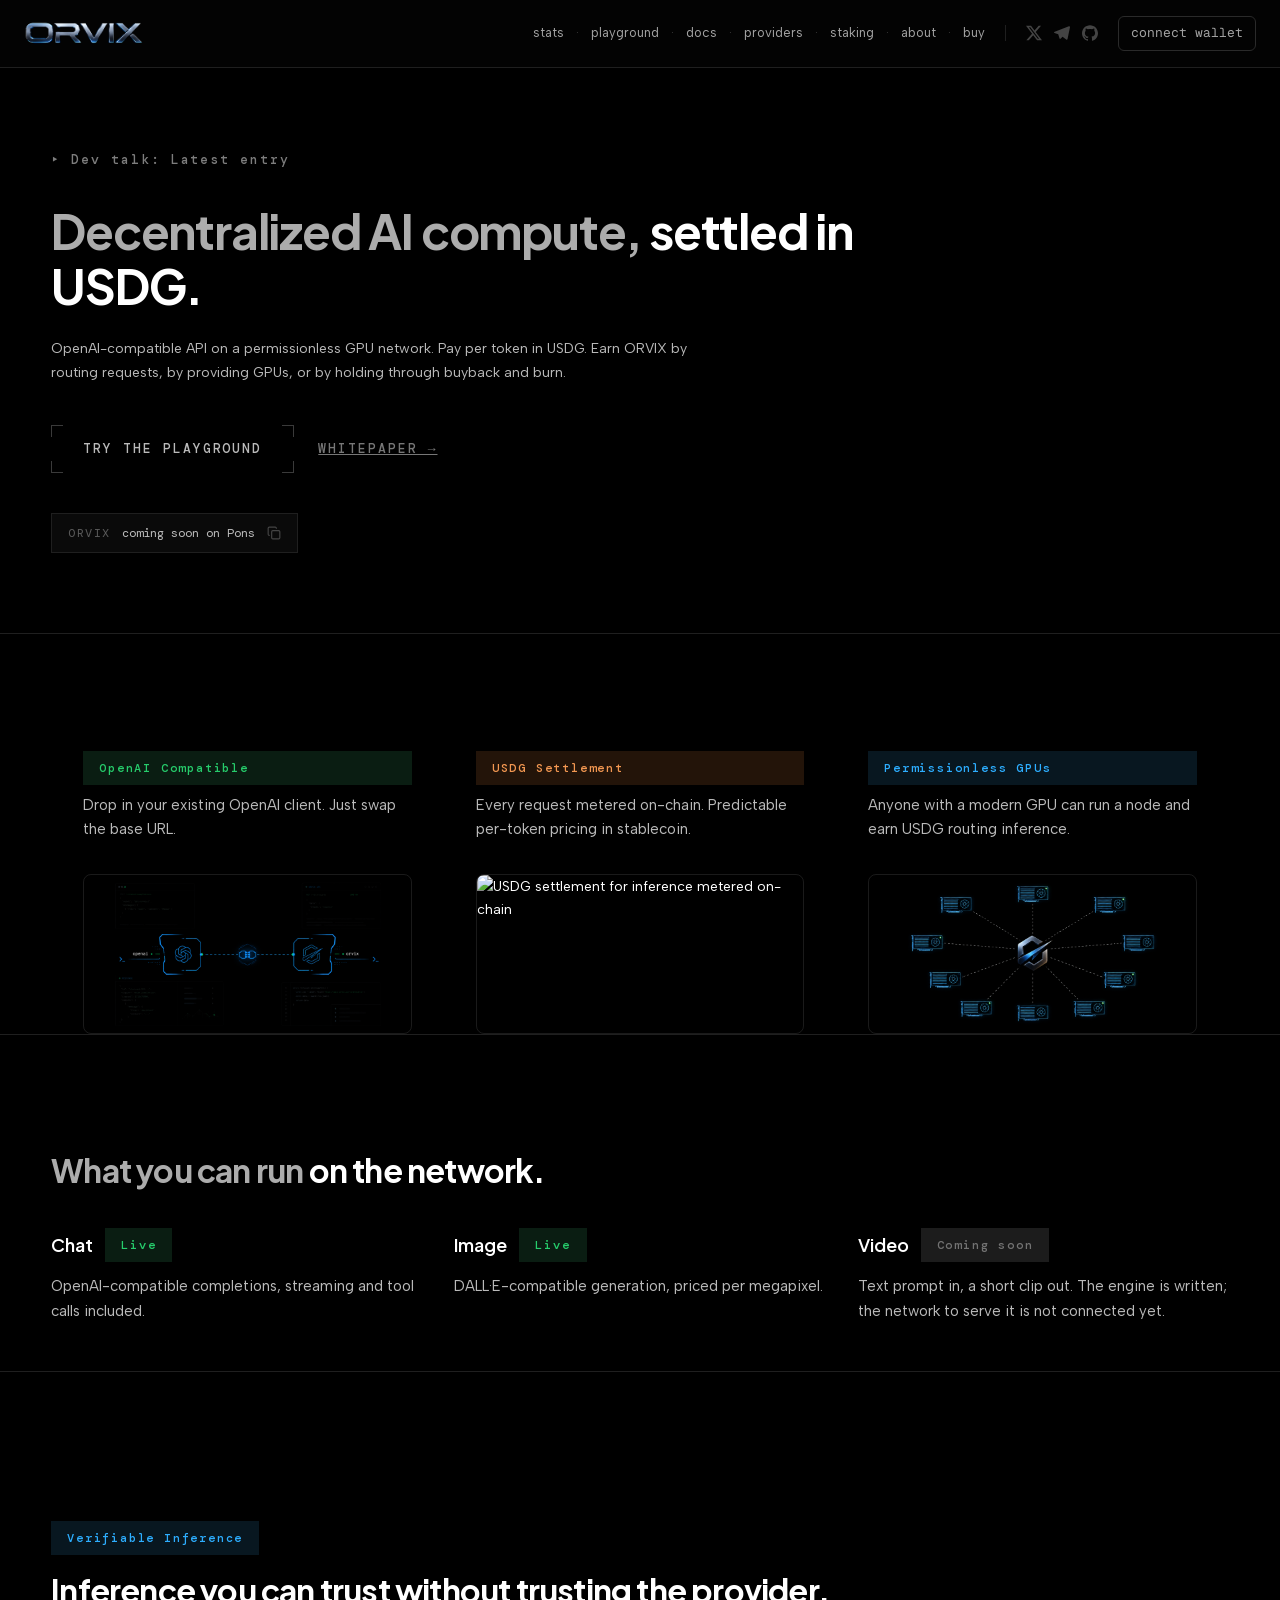
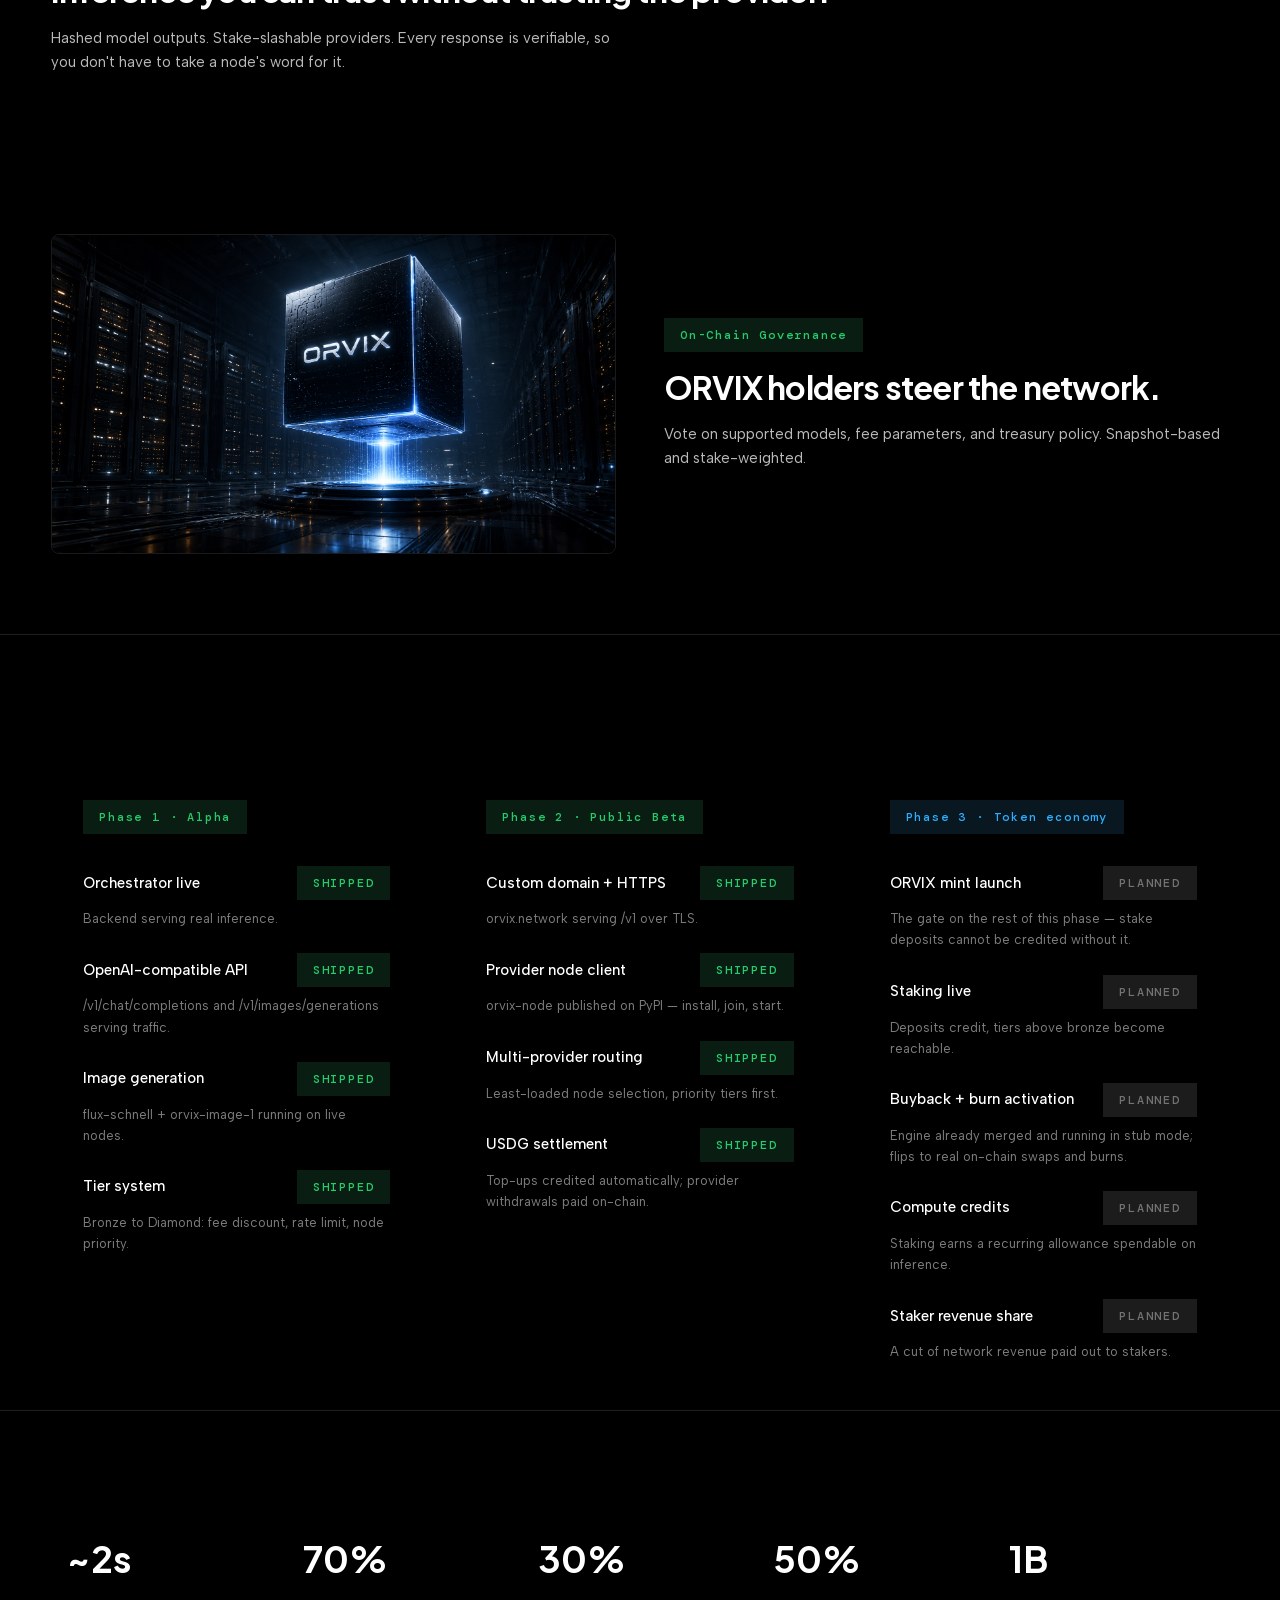
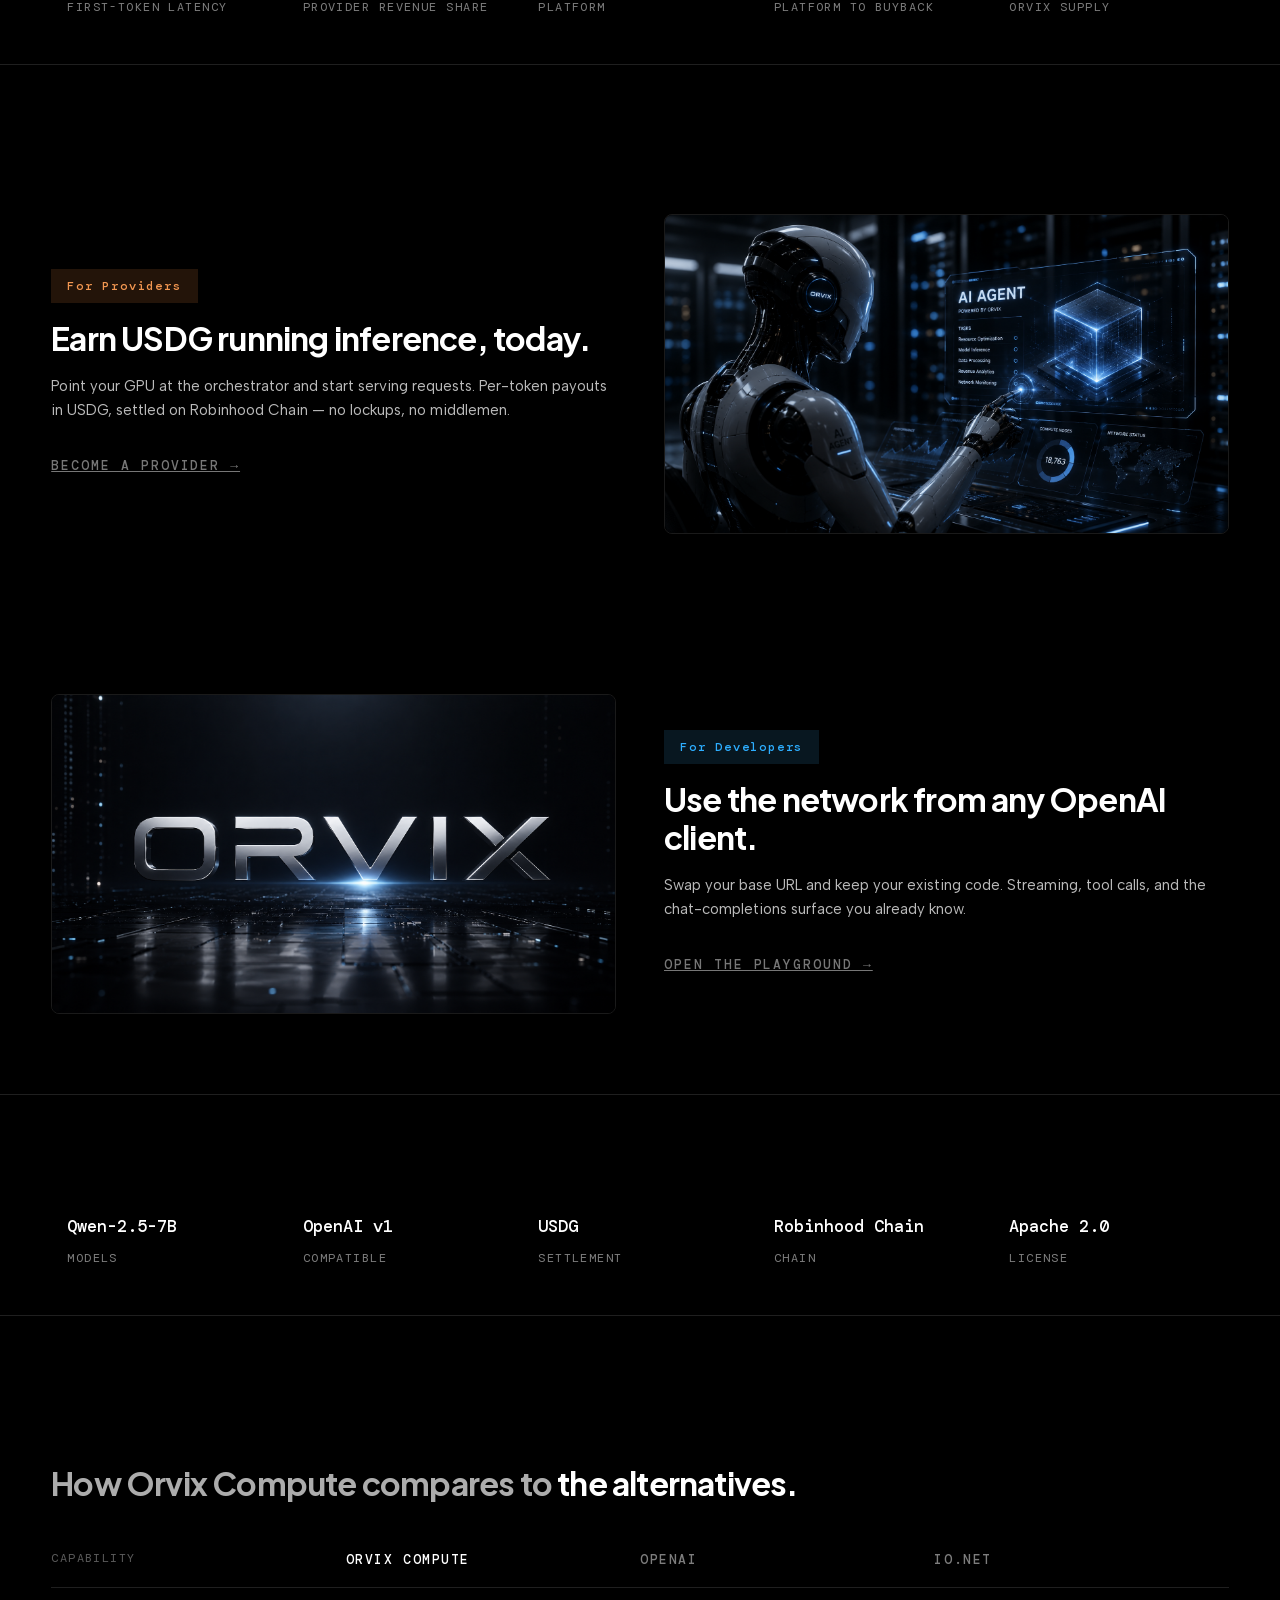
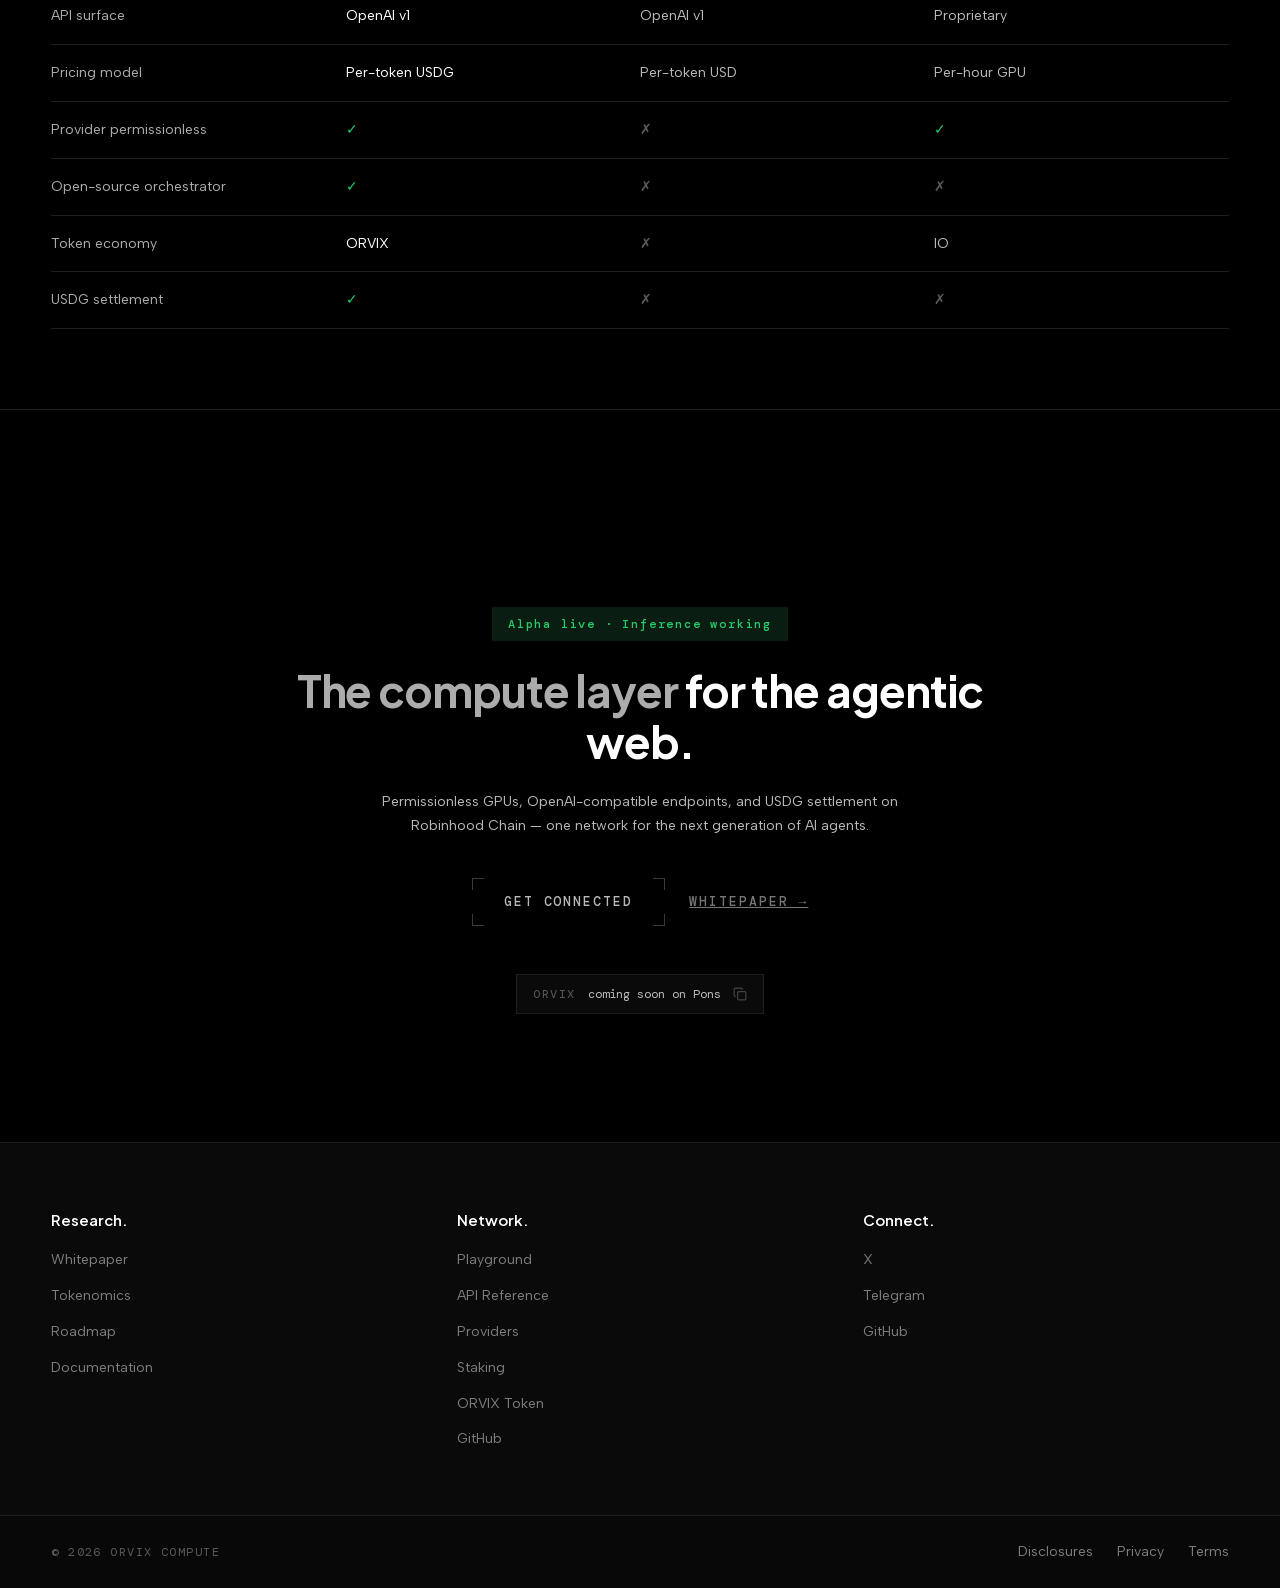
==== commit 4cff309b: "style: change ticker from ORVC to ORVIX" ====
--- a/index.html
+++ b/index.html
@@ -1 +1 @@
-<!DOCTYPE html><html lang="en" class="__variable_8adcd2 __variable_46451f __variable_d5d2a0 __variable_646807 __variable_9ef920 dark" data-theme="dark"><head><meta charSet="utf-8"/><meta name="viewport" content="width=device-width, initial-scale=1"/><link rel="preload" href="/_next/static/media/0b78ff376f6b9734-s.p.woff2" as="font" crossorigin="" type="font/woff2"/><link rel="preload" href="/_next/static/media/0e96d314a90a6138-s.p.woff2" as="font" crossorigin="" type="font/woff2"/><link rel="preload" href="/_next/static/media/0ecabae3741772cf-s.p.woff2" as="font" crossorigin="" type="font/woff2"/><link rel="preload" href="/_next/static/media/636a5ac981f94f8b-s.p.woff2" as="font" crossorigin="" type="font/woff2"/><link rel="preload" href="/_next/static/media/723e11e5093b8e80.p.woff2" as="font" crossorigin="" type="font/woff2"/><link rel="preload" href="/_next/static/media/b7ea2ab4a8ad1f81-s.p.woff2" as="font" crossorigin="" type="font/woff2"/><link rel="stylesheet" href="/_next/static/css/086765865bcfbaa8.css" data-precedence="next"/><link rel="preload" as="script" fetchPriority="low" href="/_next/static/chunks/webpack-eddd2febdd66e8b2.js"/><script src="/_next/static/chunks/fd9d1056-2fb4e083d3843c56.js" async=""></script><script src="/_next/static/chunks/7023-a1087e26c482d546.js" async=""></script><script src="/_next/static/chunks/main-app-48652207bb67adce.js" async=""></script><script src="/_next/static/chunks/3100-093141ee53c54d85.js" async=""></script><script src="/_next/static/chunks/7138-fa9f08f9772d196e.js" async=""></script><script src="/_next/static/chunks/6972-5b1bd7af61cf7d5e.js" async=""></script><script src="/_next/static/chunks/7661-546050afe7aacd1f.js" async=""></script><script src="/_next/static/chunks/app/page-03f2577a402730d6.js" async=""></script><script src="/_next/static/chunks/app/layout-24da086a6cac25ed.js" async=""></script><title>Orvix Compute — decentralized AI compute network</title><meta name="description" content="The open compute layer for AI. An OpenAI-compatible inference network powered by community-run GPUs, settled in USDG on Robinhood Chain."/><meta property="og:title" content="Orvix Compute — decentralized AI compute network"/><meta property="og:description" content="The open compute layer for AI. OpenAI-compatible inference on a permissionless GPU network."/><meta property="og:image" content="https://orvix.network/banner.png"/><meta property="og:image:width" content="320"/><meta property="og:image:height" content="320"/><meta property="og:image:alt" content="Orvix Compute"/><meta property="og:type" content="website"/><meta name="twitter:card" content="summary"/><meta name="twitter:title" content="Orvix Compute — decentralized AI compute network"/><meta name="twitter:description" content="The open compute layer for AI. OpenAI-compatible inference on a permissionless GPU network."/><meta name="twitter:image" content="https://orvix.network/banner.png"/><link rel="icon" href="/icon.png?0aa1d8ac6950c62a" type="image/png" sizes="512x512"/><link rel="apple-touch-icon" href="/apple-icon.png?9f5288df896d881e" type="image/png" sizes="512x512"/><meta name="next-size-adjust"/><script src="/_next/static/chunks/polyfills-78c92fac7aa8fdd8.js" noModule=""></script></head><body class="bg-bg-primary font-sans text-text-primary antialiased"><!--$!--><template data-dgst="BAILOUT_TO_CLIENT_SIDE_RENDERING"></template><!--/$--><script src="/_next/static/chunks/webpack-eddd2febdd66e8b2.js" async=""></script><script>(self.__next_f=self.__next_f||[]).push([0]);self.__next_f.push([2,null])</script><script>self.__next_f.push([1,"1:HL[\"/_next/static/media/0b78ff376f6b9734-s.p.woff2\",\"font\",{\"crossOrigin\":\"\",\"type\":\"font/woff2\"}]\n2:HL[\"/_next/static/media/0e96d314a90a6138-s.p.woff2\",\"font\",{\"crossOrigin\":\"\",\"type\":\"font/woff2\"}]\n3:HL[\"/_next/static/media/0ecabae3741772cf-s.p.woff2\",\"font\",{\"crossOrigin\":\"\",\"type\":\"font/woff2\"}]\n4:HL[\"/_next/static/media/636a5ac981f94f8b-s.p.woff2\",\"font\",{\"crossOrigin\":\"\",\"type\":\"font/woff2\"}]\n5:HL[\"/_next/static/media/723e11e5093b8e80.p.woff2\",\"font\",{\"crossOrigin\":\"\",\"type\":\"font/woff2\"}]\n6:HL[\"/_next/static/media/b7ea2ab4a8ad1f81-s.p.woff2\",\"font\",{\"crossOrigin\":\"\",\"type\":\"font/woff2\"}]\n7:HL[\"/_next/static/css/086765865bcfbaa8.css\",\"style\"]\n"])</script><script>self.__next_f.push([1,"8:I[95751,[],\"\"]\na:I[7661,[\"3100\",\"static/chunks/3100-093141ee53c54d85.js\",\"7138\",\"static/chunks/7138-fa9f08f9772d196e.js\",\"6972\",\"static/chunks/6972-5b1bd7af61cf7d5e.js\",\"7661\",\"static/chunks/7661-546050afe7aacd1f.js\",\"1931\",\"static/chunks/app/page-03f2577a402730d6.js\"],\"Header\"]\nb:I[231,[\"3100\",\"static/chunks/3100-093141ee53c54d85.js\",\"7138\",\"static/chunks/7138-fa9f08f9772d196e.js\",\"6972\",\"static/chunks/6972-5b1bd7af61cf7d5e.js\",\"7661\",\"static/chunks/7661-546050afe7aacd1f.js\",\"1931\",\"static/chunks/app/page-03f2577a402730d6.js\"],\"\"]\nc:I[58481,[\"3100\",\"static/chunks/3100-093141ee53c54d85.js\",\"7138\",\"static/chunks/7138-fa9f08f9772d196e.js\",\"6972\",\"static/chunks/6972-5b1bd7af61cf7d5e.js\",\"7661\",\"static/chunks/7661-546050afe7aacd1f.js\",\"1931\",\"static/chunks/app/page-03f2577a402730d6.js\"],\"CopyButton\"]\nd:I[38173,[\"3100\",\"static/chunks/3100-093141ee53c54d85.js\",\"7138\",\"static/chunks/7138-fa9f08f9772d196e.js\",\"6972\",\"static/chunks/6972-5b1bd7af61cf7d5e.js\",\"7661\",\"static/chunks/7661-546050afe7aacd1f.js\",\"1931\",\"static/chunks/app/page-03f2577a402730d6.js\"],\"Image\"]\ne:I[61235,[\"3100\",\"static/chunks/3100-093141ee53c54d85.js\",\"3185\",\"static/chunks/app/layout-24da086a6cac25ed.js\"],\"ReduxProvider\"]\nf:I[39672,[\"3100\",\"static/chunks/3100-093141ee53c54d85.js\",\"3185\",\"static/chunks/app/layout-24da086a6cac25ed.js\"],\"WalletProviderClient\"]\n10:I[39275,[],\"\"]\n11:I[61343,[],\"\"]\n13:I[76130,[],\"\"]\n14:[]\n"])</script><script>self.__next_f.push([1,"0:[[[\"$\",\"link\",\"0\",{\"rel\":\"stylesheet\",\"href\":\"/_next/static/css/086765865bcfbaa8.css\",\"precedence\":\"next\",\"crossOrigin\":\"$undefined\"}]],[\"$\",\"$L8\",null,{\"buildId\":\"SshyXyQHHkwmq2SgNMYdm\",\"assetPrefix\":\"\",\"initialCanonicalUrl\":\"/\",\"initialTree\":[\"\",{\"children\":[\"__PAGE__\",{}]},\"$undefined\",\"$undefined\",true],\"initialSeedData\":[\"\",{\"children\":[\"__PAGE__\",{},[[\"$L9\",[\"$\",\"div\",null,{\"className\":\"asentum-page min-h-screen bg-black text-white\",\"children\":[[\"$\",\"$La\",null,{}],[\"$\",\"main\",null,{\"children\":[[\"$\",\"section\",null,{\"className\":\"relative overflow-hidden px-[4%] pb-20 pt-20\",\"children\":[[\"$\",\"video\",null,{\"className\":\"pointer-events-none absolute inset-0 h-full w-full object-cover\",\"src\":\"/orvix-hero.mp4\",\"autoPlay\":true,\"loop\":true,\"muted\":true,\"playsInline\":true,\"aria-hidden\":\"true\"}],[\"$\",\"div\",null,{\"className\":\"pointer-events-none absolute inset-0 bg-gradient-to-b from-black/70 via-black/60 to-black\",\"aria-hidden\":\"true\"}],[\"$\",\"div\",null,{\"className\":\"relative mx-auto max-w-7xl\",\"children\":[[\"$\",\"a\",null,{\"href\":\"/changelog\",\"className\":\"font-dm-mono mb-8 inline-block text-[13px] font-medium tracking-[0.15em] text-[#7D7D7D] transition-colors hover:text-white\",\"children\":\"‣ Dev talk: Latest entry\"}],[\"$\",\"h1\",null,{\"className\":\"font-plus font-bold leading-[1.15] tracking-tight max-w-4xl text-[28px] md:text-[48px]\",\"children\":[[\"$\",\"span\",null,{\"className\":\"text-[#ACACAC]\",\"children\":[\"Decentralized AI compute,\",\" \"]}],[\"$\",\"span\",null,{\"className\":\"text-white\",\"children\":\"settled in USDG.\"}]]}],[\"$\",\"p\",null,{\"className\":\"mt-6 max-w-2xl text-[15px] leading-relaxed text-[#BABABA] md:text-base\",\"children\":\"OpenAI-compatible API on a permissionless GPU network. Pay per token in USDG. Earn ORVC by routing requests, by providing GPUs, or by holding through buyback and burn.\"}],[\"$\",\"div\",null,{\"className\":\"mt-10 flex flex-wrap items-center gap-6\",\"children\":[[\"$\",\"$Lb\",null,{\"href\":\"/playground\",\"children\":[\"$\",\"div\",null,{\"className\":\"corner-pop-hover relative flex h-12 cursor-pointer items-center justify-center px-8\",\"children\":[[[\"$\",\"span\",\"top-0 left-0 origin-top-left\",{\"className\":\"corner-mark absolute top-0 left-0 origin-top-left\",\"style\":{\"width\":12,\"height\":12,\"borderTopWidth\":1,\"borderTopColor\":\"#3A3A3A\",\"borderTopStyle\":\"solid\",\"borderLeftWidth\":1,\"borderLeftColor\":\"#3A3A3A\",\"borderLeftStyle\":\"solid\"}}],[\"$\",\"span\",\"top-0 right-0 origin-top-right\",{\"className\":\"corner-mark absolute top-0 right-0 origin-top-right\",\"style\":{\"width\":12,\"height\":12,\"borderTopWidth\":1,\"borderTopColor\":\"#3A3A3A\",\"borderTopStyle\":\"solid\",\"borderRightWidth\":1,\"borderRightColor\":\"#3A3A3A\",\"borderRightStyle\":\"solid\"}}],[\"$\",\"span\",\"bottom-0 left-0 origin-bottom-left\",{\"className\":\"corner-mark absolute bottom-0 left-0 origin-bottom-left\",\"style\":{\"width\":12,\"height\":12,\"borderBottomWidth\":1,\"borderBottomColor\":\"#3A3A3A\",\"borderBottomStyle\":\"solid\",\"borderLeftWidth\":1,\"borderLeftColor\":\"#3A3A3A\",\"borderLeftStyle\":\"solid\"}}],[\"$\",\"span\",\"bottom-0 right-0 origin-bottom-right\",{\"className\":\"corner-mark absolute bottom-0 right-0 origin-bottom-right\",\"style\":{\"width\":12,\"height\":12,\"borderBottomWidth\":1,\"borderBottomColor\":\"#3A3A3A\",\"borderBottomStyle\":\"solid\",\"borderRightWidth\":1,\"borderRightColor\":\"#3A3A3A\",\"borderRightStyle\":\"solid\"}}]],[\"$\",\"span\",null,{\"className\":\"font-dm-mono text-[13px] font-medium uppercase tracking-[0.15em] text-[#BABABA]\",\"children\":\"Try the Playground\"}]]}]}],[\"$\",\"$Lb\",null,{\"href\":\"/whitepaper\",\"className\":\"font-dm-mono text-[13px] font-medium uppercase tracking-[0.15em] text-[#777777] underline transition-colors hover:text-white\",\"children\":\"Whitepaper →\"}]]}],[\"$\",\"div\",null,{\"className\":\"mt-10 inline-flex items-center gap-3 border border-[#1F1F1F] bg-[#0A0A0A] px-4 py-2.5\",\"children\":[[\"$\",\"span\",null,{\"className\":\"font-dm-mono text-xs uppercase tracking-[0.12em] text-[#5A5A5A]\",\"children\":\"ORVC\"}],[\"$\",\"code\",null,{\"className\":\"font-dm-mono text-xs text-[#BABABA]\",\"children\":\"coming soon on Pons\"}],[\"$\",\"$Lc\",null,{\"value\":\"coming soon on Pons\"}]]}]]}]]}],[\"$\",\"section\",null,{\"className\":\"min-h-10 border-t border-[#1F1F1F] px-[4%] md:min-h-[70px]\"}],[\"$\",\"section\",null,{\"className\":\"px-[4%]\",\"children\":[\"$\",\"div\",null,{\"className\":\"mx-auto grid max-w-7xl grid-cols-1 md:grid-cols-3\",\"children\":[[\"$\",\"div\",\"OpenAI Compatible\",{\"className\":\"flex flex-col pb-0 pt-12 md:px-8\",\"children\":[[\"$\",\"span\",null,{\"className\":\"font-dm-mono inline-block px-4 py-2 text-xs font-medium tracking-[0.15em] \",\"style\":{\"color\":\"#26CC6B\",\"backgroundColor\":\"#0A1D12\"},\"children\":\"OpenAI Compatible\"}],[\"$\",\"p\",null,{\"className\":\"mt-2 text-[15px] leading-relaxed text-[#BABABA]\",\"children\":\"Drop in your existing OpenAI client. Just swap the base URL.\"}],[\"$\",\"div\",null,{\"className\":\"relative w-full overflow-hidden rounded-lg border border-white/10 mt-8 h-40\",\"children\":[\"$\",\"$Ld\",null,{\"src\":\"/openai-compatible.png\",\"alt\":\"OpenAI-compatible API endpoint served by the Orvix Compute network\",\"fill\":true,\"sizes\":\"(max-width: 768px) 100vw, 50vw\",\"className\":\"object-contain\"}]}]]}],[\"$\",\"div\",\"USDG Settlement\",{\"className\":\"flex flex-col pb-0 pt-12 md:px-8\",\"children\":[[\"$\",\"span\",null,{\"className\":\"font-dm-mono inline-block px-4 py-2 text-xs font-medium tracking-[0.15em] \",\"style\":{\"color\":\"#F29751\",\"backgroundColor\":\"#231409\"},\"children\":\"USDG Settlement\"}],[\"$\",\"p\",null,{\"className\":\"mt-2 text-[15px] leading-relaxed text-[#BABABA]\",\"children\":\"Every request metered on-chain. Predictable per-token pricing in stablecoin.\"}],[\"$\",\"div\",null,{\"className\":\"relative w-full overflow-hidden rounded-lg border border-white/10 mt-8 h-40\",\"children\":[\"$\",\"$Ld\",null,{\"src\":\"/usdg-settlement.png\",\"alt\":\"USDG settlement for inference metered on-chain\",\"fill\":true,\"sizes\":\"(max-width: 768px) 100vw, 50vw\",\"className\":\"object-contain\"}]}]]}],[\"$\",\"div\",\"Permissionless GPUs\",{\"className\":\"flex flex-col pb-0 pt-12 md:px-8\",\"children\":[[\"$\",\"span\",null,{\"className\":\"font-dm-mono inline-block px-4 py-2 text-xs font-medium tracking-[0.15em] \",\"style\":{\"color\":\"#2DAEFF\",\"backgroundColor\":\"#081720\"},\"children\":\"Permissionless GPUs\"}],[\"$\",\"p\",null,{\"className\":\"mt-2 text-[15px] leading-relaxed text-[#BABABA]\",\"children\":\"Anyone with a modern GPU can run a node and earn USDG routing inference.\"}],[\"$\",\"div\",null,{\"className\":\"relative w-full overflow-hidden rounded-lg border border-white/10 mt-8 h-40\",\"children\":[\"$\",\"$Ld\",null,{\"src\":\"/permissionless-gpus.png\",\"alt\":\"Permissionless GPU nodes earning USDG on the Orvix Compute network\",\"fill\":true,\"sizes\":\"(max-width: 768px) 100vw, 50vw\",\"className\":\"object-contain\"}]}]]}]]}]}],[\"$\",\"section\",null,{\"className\":\"min-h-10 border-t border-[#1F1F1F] px-[4%] md:min-h-[70px]\"}],[\"$\",\"section\",null,{\"className\":\"px-[4%] py-12\",\"children\":[\"$\",\"div\",null,{\"className\":\"mx-auto max-w-7xl\",\"children\":[[\"$\",\"h2\",null,{\"className\":\"font-plus font-bold leading-[1.15] tracking-tight mb-10 text-[24px] md:text-[32px]\",\"children\":[[\"$\",\"span\",null,{\"className\":\"text-[#ACACAC]\",\"children\":[\"What you can run\",\" \"]}],[\"$\",\"span\",null,{\"className\":\"text-white\",\"children\":\"on the network.\"}]]}],[\"$\",\"div\",null,{\"className\":\"grid grid-cols-1 gap-x-8 gap-y-10 md:grid-cols-3\",\"children\":[[\"$\",\"div\",\"Chat\",{\"className\":\"flex flex-col gap-3\",\"children\":[[\"$\",\"div\",null,{\"className\":\"flex flex-wrap items-center gap-3\",\"children\":[[\"$\",\"span\",null,{\"className\":\"font-plus text-[18px] font-semibold text-white\",\"children\":\"Chat\"}],[\"$\",\"span\",null,{\"className\":\"font-dm-mono inline-block px-4 py-2 text-xs font-medium tracking-[0.15em] \",\"style\":{\"color\":\"#26CC6B\",\"backgroundColor\":\"#0A1D12\"},\"children\":\"Live\"}]]}],[\"$\",\"p\",null,{\"className\":\"text-[15px] leading-relaxed text-[#BABABA]\",\"children\":\"OpenAI-compatible completions, streaming and tool calls included.\"}]]}],[\"$\",\"div\",\"Image\",{\"className\":\"flex flex-col gap-3\",\"children\":[[\"$\",\"div\",null,{\"className\":\"flex flex-wrap items-center gap-3\",\"children\":[[\"$\",\"span\",null,{\"className\":\"font-plus text-[18px] font-semibold text-white\",\"children\":\"Image\"}],[\"$\",\"span\",null,{\"className\":\"font-dm-mono inline-block px-4 py-2 text-xs font-medium tracking-[0.15em] \",\"style\":{\"color\":\"#26CC6B\",\"backgroundColor\":\"#0A1D12\"},\"children\":\"Live\"}]]}],[\"$\",\"p\",null,{\"className\":\"text-[15px] leading-relaxed text-[#BABABA]\",\"children\":\"DALL·E-compatible generation, priced per megapixel.\"}]]}],[\"$\",\"div\",\"Video\",{\"className\":\"flex flex-col gap-3\",\"children\":[[\"$\",\"div\",null,{\"className\":\"flex flex-wrap items-center gap-3\",\"children\":[[\"$\",\"span\",null,{\"className\":\"font-plus text-[18px] font-semibold text-white\",\"children\":\"Video\"}],[\"$\",\"span\",null,{\"className\":\"font-dm-mono inline-block px-4 py-2 text-xs font-medium tracking-[0.15em] \",\"style\":{\"color\":\"#737373\",\"backgroundColor\":\"#1C1C1C\"},\"children\":\"Coming soon\"}]]}],[\"$\",\"p\",null,{\"className\":\"text-[15px] leading-relaxed text-[#BABABA]\",\"children\":\"Text prompt in, a short clip out. The engine is written; the network to serve it is not connected yet.\"}]]}]]}]]}]}],[\"$\",\"section\",null,{\"className\":\"min-h-10 border-t border-[#1F1F1F] px-[4%] md:min-h-[70px]\"}],[\"$\",\"section\",null,{\"className\":\"px-[4%] py-12 md:py-20\",\"children\":[\"$\",\"div\",null,{\"className\":\"mx-auto max-w-7xl\",\"children\":[\"$\",\"div\",null,{\"className\":\"\",\"children\":[[\"$\",\"span\",null,{\"className\":\"font-dm-mono inline-block px-4 py-2 text-xs font-medium tracking-[0.15em] \",\"style\":{\"color\":\"#2DAEFF\",\"backgroundColor\":\"#081720\"},\"children\":\"Verifiable Inference\"}],[\"$\",\"h2\",null,{\"className\":\"font-plus mt-4 text-[24px] font-bold leading-[1.2] tracking-tight text-white md:text-[32px]\",\"children\":\"Inference you can trust without trusting the provider.\"}],[\"$\",\"p\",null,{\"className\":\"mt-4 max-w-xl text-[15px] leading-relaxed text-[#BABABA]\",\"children\":\"Hashed model outputs. Stake-slashable providers. Every response is verifiable, so you don't have to take a node's word for it.\"}],\"$undefined\"]}]}]}],[\"$\",\"section\",null,{\"className\":\"px-[4%] py-12 md:py-20\",\"children\":[\"$\",\"div\",null,{\"className\":\"mx-auto grid max-w-7xl grid-cols-1 items-center gap-12 md:grid-cols-2\",\"children\":[[\"$\",\"div\",null,{\"className\":\"md:order-2\",\"children\":[[\"$\",\"span\",null,{\"className\":\"font-dm-mono inline-block px-4 py-2 text-xs font-medium tracking-[0.15em] \",\"style\":{\"color\":\"#26CC6B\",\"backgroundColor\":\"#0A1D12\"},\"children\":\"On-Chain Governance\"}],[\"$\",\"h2\",null,{\"className\":\"font-plus mt-4 text-[24px] font-bold leading-[1.2] tracking-tight text-white md:text-[32px]\",\"children\":\"ORVC holders steer the network.\"}],[\"$\",\"p\",null,{\"className\":\"mt-4 max-w-xl text-[15px] leading-relaxed text-[#BABABA]\",\"children\":\"Vote on supported models, fee parameters, and treasury policy. Snapshot-based and stake-weighted.\"}],\"$undefined\"]}],[\"$\",\"div\",null,{\"className\":\"md:order-1\",\"children\":[\"$\",\"div\",null,{\"className\":\"relative w-full overflow-hidden rounded-lg border border-white/10 h-64 md:h-80\",\"children\":[\"$\",\"$Ld\",null,{\"src\":\"/orvix-6.png\",\"alt\":\"Orvix Compute holographic compute cube suspended in a data center\",\"fill\":true,\"sizes\":\"(max-width: 768px) 100vw, 50vw\",\"className\":\"object-cover\"}]}]}]]}]}],[\"$\",\"section\",null,{\"className\":\"min-h-10 border-t border-[#1F1F1F] px-[4%] md:min-h-[70px]\"}],[\"$\",\"div\",null,{\"id\":\"roadmap\",\"className\":\"scroll-mt-24\",\"children\":[\"$\",\"section\",null,{\"className\":\"px-[4%] py-12\",\"children\":[\"$\",\"div\",null,{\"className\":\"mx-auto grid max-w-7xl grid-cols-1 gap-x-8 md:grid-cols-2 lg:grid-cols-3\",\"children\":[[\"$\",\"div\",null,{\"className\":\"pt-12 md:px-6 lg:px-8\",\"children\":[[\"$\",\"span\",null,{\"className\":\"font-dm-mono inline-block px-4 py-2 text-xs font-medium tracking-[0.15em] \",\"style\":{\"color\":\"#26CC6B\",\"backgroundColor\":\"#0A1D12\"},\"children\":\"Phase 1 · Alpha\"}],[\"$\",\"ul\",null,{\"className\":\"mt-8 space-y-6\",\"children\":[[\"$\",\"li\",\"Orchestrator live\",{\"className\":\"flex flex-col gap-2\",\"children\":[[\"$\",\"div\",null,{\"className\":\"flex items-center justify-between gap-4\",\"children\":[[\"$\",\"span\",null,{\"className\":\"text-[15px] font-medium text-white\",\"children\":\"Orchestrator live\"}],[\"$\",\"span\",null,{\"className\":\"font-dm-mono inline-block px-4 py-2 text-xs font-medium tracking-[0.15em] shrink-0\",\"style\":{\"color\":\"#26CC6B\",\"backgroundColor\":\"#0A1D12\"},\"children\":\"SHIPPED\"}]]}],[\"$\",\"span\",null,{\"className\":\"text-[13px] leading-relaxed text-[#7D7D7D]\",\"children\":\"Backend serving real inference.\"}]]}],[\"$\",\"li\",\"OpenAI-compatible API\",{\"className\":\"flex flex-col gap-2\",\"children\":[[\"$\",\"div\",null,{\"className\":\"flex items-center justify-between gap-4\",\"children\":[[\"$\",\"span\",null,{\"className\":\"text-[15px] font-medium text-white\",\"children\":\"OpenAI-compatible API\"}],[\"$\",\"span\",null,{\"className\":\"font-dm-mono inline-block px-4 py-2 text-xs font-medium tracking-[0.15em] shrink-0\",\"style\":{\"color\":\"#26CC6B\",\"backgroundColor\":\"#0A1D12\"},\"children\":\"SHIPPED\"}]]}],[\"$\",\"span\",null,{\"className\":\"text-[13px] leading-relaxed text-[#7D7D7D]\",\"children\":\"/v1/chat/completions and /v1/images/generations serving traffic.\"}]]}],[\"$\",\"li\",\"Image generation\",{\"className\":\"flex flex-col gap-2\",\"children\":[[\"$\",\"div\",null,{\"className\":\"flex items-center justify-between gap-4\",\"children\":[[\"$\",\"span\",null,{\"className\":\"text-[15px] font-medium text-white\",\"children\":\"Image generation\"}],[\"$\",\"span\",null,{\"className\":\"font-dm-mono inline-block px-4 py-2 text-xs font-medium tracking-[0.15em] shrink-0\",\"style\":{\"color\":\"#26CC6B\",\"backgroundColor\":\"#0A1D12\"},\"children\":\"SHIPPED\"}]]}],[\"$\",\"span\",null,{\"className\":\"text-[13px] leading-relaxed text-[#7D7D7D]\",\"children\":\"flux-schnell + orvix-image-1 running on live nodes.\"}]]}],[\"$\",\"li\",\"Tier system\",{\"className\":\"flex flex-col gap-2\",\"children\":[[\"$\",\"div\",null,{\"className\":\"flex items-center justify-between gap-4\",\"children\":[[\"$\",\"span\",null,{\"className\":\"text-[15px] font-medium text-white\",\"children\":\"Tier system\"}],[\"$\",\"span\",null,{\"className\":\"font-dm-mono inline-block px-4 py-2 text-xs font-medium tracking-[0.15em] shrink-0\",\"style\":{\"color\":\"#26CC6B\",\"backgroundColor\":\"#0A1D12\"},\"children\":\"SHIPPED\"}]]}],[\"$\",\"span\",null,{\"className\":\"text-[13px] leading-relaxed text-[#7D7D7D]\",\"children\":\"Bronze to Diamond: fee discount, rate limit, node priority.\"}]]}]]}]]}],[\"$\",\"div\",null,{\"className\":\"pt-12 md:px-6 lg:px-8\",\"children\":[[\"$\",\"span\",null,{\"className\":\"font-dm-mono inline-block px-4 py-2 text-xs font-medium tracking-[0.15em] \",\"style\":{\"color\":\"#26CC6B\",\"backgroundColor\":\"#0A1D12\"},\"children\":\"Phase 2 · Public Beta\"}],[\"$\",\"ul\",null,{\"className\":\"mt-8 space-y-6\",\"children\":[[\"$\",\"li\",\"Custom domain + HTTPS\",{\"className\":\"flex flex-col gap-2\",\"children\":[[\"$\",\"div\",null,{\"className\":\"flex items-center justify-between gap-4\",\"children\":[[\"$\",\"span\",null,{\"className\":\"text-[15px] font-medium text-white\",\"children\":\"Custom domain + HTTPS\"}],[\"$\",\"span\",null,{\"className\":\"font-dm-mono inline-block px-4 py-2 text-xs font-medium tracking-[0.15em] shrink-0\",\"style\":{\"color\":\"#26CC6B\",\"backgroundColor\":\"#0A1D12\"},\"children\":\"SHIPPED\"}]]}],[\"$\",\"span\",null,{\"className\":\"text-[13px] leading-relaxed text-[#7D7D7D]\",\"children\":\"orvix.network serving /v1 over TLS.\"}]]}],[\"$\",\"li\",\"Provider node client\",{\"className\":\"flex flex-col gap-2\",\"children\":[[\"$\",\"div\",null,{\"className\":\"flex items-center justify-between gap-4\",\"children\":[[\"$\",\"span\",null,{\"className\":\"text-[15px] font-medium text-white\",\"children\":\"Provider node client\"}],[\"$\",\"span\",null,{\"className\":\"font-dm-mono inline-block px-4 py-2 text-xs font-medium tracking-[0.15em] shrink-0\",\"style\":{\"color\":\"#26CC6B\",\"backgroundColor\":\"#0A1D12\"},\"children\":\"SHIPPED\"}]]}],[\"$\",\"span\",null,{\"className\":\"text-[13px] leading-relaxed text-[#7D7D7D]\",\"children\":\"orvix-node published on PyPI — install, join, start.\"}]]}],[\"$\",\"li\",\"Multi-provider routing\",{\"className\":\"flex flex-col gap-2\",\"children\":[[\"$\",\"div\",null,{\"className\":\"flex items-center justify-between gap-4\",\"children\":[[\"$\",\"span\",null,{\"className\":\"text-[15px] font-medium text-white\",\"children\":\"Multi-provider routing\"}],[\"$\",\"span\",null,{\"className\":\"font-dm-mono inline-block px-4 py-2 text-xs font-medium tracking-[0.15em] shrink-0\",\"style\":{\"color\":\"#26CC6B\",\"backgroundColor\":\"#0A1D12\"},\"children\":\"SHIPPED\"}]]}],[\"$\",\"span\",null,{\"className\":\"text-[13px] leading-relaxed text-[#7D7D7D]\",\"children\":\"Least-loaded node selection, priority tiers first.\"}]]}],[\"$\",\"li\",\"USDG settlement\",{\"className\":\"flex flex-col gap-2\",\"children\":[[\"$\",\"div\",null,{\"className\":\"flex items-center justify-between gap-4\",\"children\":[[\"$\",\"span\",null,{\"className\":\"text-[15px] font-medium text-white\",\"children\":\"USDG settlement\"}],[\"$\",\"span\",null,{\"className\":\"font-dm-mono inline-block px-4 py-2 text-xs font-medium tracking-[0.15em] shrink-0\",\"style\":{\"color\":\"#26CC6B\",\"backgroundColor\":\"#0A1D12\"},\"children\":\"SHIPPED\"}]]}],[\"$\",\"span\",null,{\"className\":\"text-[13px] leading-relaxed text-[#7D7D7D]\",\"children\":\"Top-ups credited automatically; provider withdrawals paid on-chain.\"}]]}]]}]]}],[\"$\",\"div\",null,{\"className\":\"pt-12 md:px-6 lg:px-8\",\"children\":[[\"$\",\"span\",null,{\"className\":\"font-dm-mono inline-block px-4 py-2 text-xs font-medium tracking-[0.15em] \",\"style\":{\"color\":\"#2DAEFF\",\"backgroundColor\":\"#081720\"},\"children\":\"Phase 3 · Token economy\"}],[\"$\",\"ul\",null,{\"className\":\"mt-8 space-y-6\",\"children\":[[\"$\",\"li\",\"ORVC mint launch\",{\"className\":\"flex flex-col gap-2\",\"children\":[[\"$\",\"div\",null,{\"className\":\"flex items-center justify-between gap-4\",\"children\":[[\"$\",\"span\",null,{\"className\":\"text-[15px] font-medium text-white\",\"children\":\"ORVC mint launch\"}],[\"$\",\"span\",null,{\"className\":\"font-dm-mono inline-block px-4 py-2 text-xs font-medium tracking-[0.15em] shrink-0\",\"style\":{\"color\":\"#737373\",\"backgroundColor\":\"#1C1C1C\"},\"children\":\"PLANNED\"}]]}],[\"$\",\"span\",null,{\"className\":\"text-[13px] leading-relaxed text-[#7D7D7D]\",\"children\":\"The gate on the rest of this phase — stake deposits cannot be credited without it.\"}]]}],[\"$\",\"li\",\"Staking live\",{\"className\":\"flex flex-col gap-2\",\"children\":[[\"$\",\"div\",null,{\"className\":\"flex items-center justify-between gap-4\",\"children\":[[\"$\",\"span\",null,{\"className\":\"text-[15px] font-medium text-white\",\"children\":\"Staking live\"}],[\"$\",\"span\",null,{\"className\":\"font-dm-mono inline-block px-4 py-2 text-xs font-medium tracking-[0.15em] shrink-0\",\"style\":{\"color\":\"#737373\",\"backgroundColor\":\"#1C1C1C\"},\"children\":\"PLANNED\"}]]}],[\"$\",\"span\",null,{\"className\":\"text-[13px] leading-relaxed text-[#7D7D7D]\",\"children\":\"Deposits credit, tiers above bronze become reachable.\"}]]}],[\"$\",\"li\",\"Buyback + burn activation\",{\"className\":\"flex flex-col gap-2\",\"children\":[[\"$\",\"div\",null,{\"className\":\"flex items-center justify-between gap-4\",\"children\":[[\"$\",\"span\",null,{\"className\":\"text-[15px] font-medium text-white\",\"children\":\"Buyback + burn activation\"}],[\"$\",\"span\",null,{\"className\":\"font-dm-mono inline-block px-4 py-2 text-xs font-medium tracking-[0.15em] shrink-0\",\"style\":{\"color\":\"#737373\",\"backgroundColor\":\"#1C1C1C\"},\"children\":\"PLANNED\"}]]}],[\"$\",\"span\",null,{\"className\":\"text-[13px] leading-relaxed text-[#7D7D7D]\",\"children\":\"Engine already merged and running in stub mode; flips to real on-chain swaps and burns.\"}]]}],[\"$\",\"li\",\"Compute credits\",{\"className\":\"flex flex-col gap-2\",\"children\":[[\"$\",\"div\",null,{\"className\":\"flex items-center justify-between gap-4\",\"children\":[[\"$\",\"span\",null,{\"className\":\"text-[15px] font-medium text-white\",\"children\":\"Compute credits\"}],[\"$\",\"span\",null,{\"className\":\"font-dm-mono inline-block px-4 py-2 text-xs font-medium tracking-[0.15em] shrink-0\",\"style\":{\"color\":\"#737373\",\"backgroundColor\":\"#1C1C1C\"},\"children\":\"PLANNED\"}]]}],[\"$\",\"span\",null,{\"className\":\"text-[13px] leading-relaxed text-[#7D7D7D]\",\"children\":\"Staking earns a recurring allowance spendable on inference.\"}]]}],[\"$\",\"li\",\"Staker revenue share\",{\"className\":\"flex flex-col gap-2\",\"children\":[[\"$\",\"div\",null,{\"className\":\"flex items-center justify-between gap-4\",\"children\":[[\"$\",\"span\",null,{\"className\":\"text-[15px] font-medium text-white\",\"children\":\"Staker revenue share\"}],[\"$\",\"span\",null,{\"className\":\"font-dm-mono inline-block px-4 py-2 text-xs font-medium tracking-[0.15em] shrink-0\",\"style\":{\"color\":\"#737373\",\"backgroundColor\":\"#1C1C1C\"},\"children\":\"PLANNED\"}]]}],[\"$\",\"span\",null,{\"className\":\"text-[13px] leading-relaxed text-[#7D7D7D]\",\"children\":\"A cut of network revenue paid out to stakers.\"}]]}]]}]]}]]}]}]}],[\"$\",\"section\",null,{\"className\":\"min-h-10 border-t border-[#1F1F1F] px-[4%] md:min-h-[70px]\"}],[\"$\",\"section\",null,{\"className\":\"px-[4%] py-12\",\"children\":[\"$\",\"div\",null,{\"className\":\"mx-auto grid max-w-7xl grid-cols-2 md:grid-cols-5\",\"children\":[[\"$\",\"div\",\"First-token latency\",{\"className\":\"flex flex-col gap-2 px-4 py-4 md:py-0\",\"children\":[[\"$\",\"span\",null,{\"className\":\"font-plus text-[28px] font-bold text-white md:text-[36px]\",\"children\":\"~2s\"}],[\"$\",\"span\",null,{\"className\":\"font-dm-mono text-xs uppercase tracking-[0.12em] text-[#7D7D7D]\",\"children\":\"First-token latency\"}]]}],[\"$\",\"div\",\"Provider revenue share\",{\"className\":\"flex flex-col gap-2 px-4 py-4 md:py-0\",\"children\":[[\"$\",\"span\",null,{\"className\":\"font-plus text-[28px] font-bold text-white md:text-[36px]\",\"children\":\"70%\"}],[\"$\",\"span\",null,{\"className\":\"font-dm-mono text-xs uppercase tracking-[0.12em] text-[#7D7D7D]\",\"children\":\"Provider revenue share\"}]]}],[\"$\",\"div\",\"Platform\",{\"className\":\"flex flex-col gap-2 px-4 py-4 md:py-0\",\"children\":[[\"$\",\"span\",null,{\"className\":\"font-plus text-[28px] font-bold text-white md:text-[36px]\",\"children\":\"30%\"}],[\"$\",\"span\",null,{\"className\":\"font-dm-mono text-xs uppercase tracking-[0.12em] text-[#7D7D7D]\",\"children\":\"Platform\"}]]}],[\"$\",\"div\",\"Platform to buyback\",{\"className\":\"flex flex-col gap-2 px-4 py-4 md:py-0\",\"children\":[[\"$\",\"span\",null,{\"className\":\"font-plus text-[28px] font-bold text-white md:text-[36px]\",\"children\":\"50%\"}],[\"$\",\"span\",null,{\"className\":\"font-dm-mono text-xs uppercase tracking-[0.12em] text-[#7D7D7D]\",\"children\":\"Platform to buyback\"}]]}],[\"$\",\"div\",\"ORVC supply\",{\"className\":\"flex flex-col gap-2 px-4 py-4 md:py-0\",\"children\":[[\"$\",\"span\",null,{\"className\":\"font-plus text-[28px] font-bold text-white md:text-[36px]\",\"children\":\"1B\"}],[\"$\",\"span\",null,{\"className\":\"font-dm-mono text-xs uppercase tracking-[0.12em] text-[#7D7D7D]\",\"children\":\"ORVC supply\"}]]}]]}]}],[\"$\",\"section\",null,{\"className\":\"min-h-10 border-t border-[#1F1F1F] px-[4%] md:min-h-[70px]\"}],[\"$\",\"section\",null,{\"className\":\"px-[4%] py-12 md:py-20\",\"children\":[\"$\",\"div\",null,{\"className\":\"mx-auto grid max-w-7xl grid-cols-1 items-center gap-12 md:grid-cols-2\",\"children\":[[\"$\",\"div\",null,{\"className\":\"\",\"children\":[[\"$\",\"span\",null,{\"className\":\"font-dm-mono inline-block px-4 py-2 text-xs font-medium tracking-[0.15em] \",\"style\":{\"color\":\"#F29751\",\"backgroundColor\":\"#231409\"},\"children\":\"For Providers\"}],[\"$\",\"h2\",null,{\"className\":\"font-plus mt-4 text-[24px] font-bold leading-[1.2] tracking-tight text-white md:text-[32px]\",\"children\":\"Earn USDG running inference, today.\"}],[\"$\",\"p\",null,{\"className\":\"mt-4 max-w-xl text-[15px] leading-relaxed text-[#BABABA]\",\"children\":\"Point your GPU at the orchestrator and start serving requests. Per-token payouts in USDG, settled on Robinhood Chain — no lockups, no middlemen.\"}],[\"$\",\"div\",null,{\"className\":\"mt-8\",\"children\":[\"$\",\"$Lb\",null,{\"href\":\"/providers\",\"className\":\"font-dm-mono text-[13px] font-medium uppercase tracking-[0.15em] text-[#777777] underline transition-colors hover:text-white\",\"children\":\"Become a provider →\"}]}]]}],[\"$\",\"div\",null,{\"className\":\"\",\"children\":[\"$\",\"div\",null,{\"className\":\"relative w-full overflow-hidden rounded-lg border border-white/10 h-64 md:h-80\",\"children\":[\"$\",\"$Ld\",null,{\"src\":\"/orvix-4.png\",\"alt\":\"Orvix Compute AI agent monitoring compute nodes and network status across the provider network\",\"fill\":true,\"sizes\":\"(max-width: 768px) 100vw, 50vw\",\"className\":\"object-cover\"}]}]}]]}]}],[\"$\",\"section\",null,{\"className\":\"px-[4%] py-12 md:py-20\",\"children\":[\"$\",\"div\",null,{\"className\":\"mx-auto grid max-w-7xl grid-cols-1 items-center gap-12 md:grid-cols-2\",\"children\":[[\"$\",\"div\",null,{\"className\":\"md:order-2\",\"children\":[[\"$\",\"span\",null,{\"className\":\"font-dm-mono inline-block px-4 py-2 text-xs font-medium tracking-[0.15em] \",\"style\":{\"color\":\"#2DAEFF\",\"backgroundColor\":\"#081720\"},\"children\":\"For Developers\"}],[\"$\",\"h2\",null,{\"className\":\"font-plus mt-4 text-[24px] font-bold leading-[1.2] tracking-tight text-white md:text-[32px]\",\"children\":\"Use the network from any OpenAI client.\"}],[\"$\",\"p\",null,{\"className\":\"mt-4 max-w-xl text-[15px] leading-relaxed text-[#BABABA]\",\"children\":\"Swap your base URL and keep your existing code. Streaming, tool calls, and the chat-completions surface you already know.\"}],[\"$\",\"div\",null,{\"className\":\"mt-8\",\"children\":[\"$\",\"$Lb\",null,{\"href\":\"/playground\",\"className\":\"font-dm-mono text-[13px] font-medium uppercase tracking-[0.15em] text-[#777777] underline transition-colors hover:text-white\",\"children\":\"Open the playground →\"}]}]]}],[\"$\",\"div\",null,{\"className\":\"md:order-1\",\"children\":[\"$\",\"div\",null,{\"className\":\"relative w-full overflow-hidden rounded-lg border border-white/10 h-64 md:h-80\",\"children\":[\"$\",\"$Ld\",null,{\"src\":\"/orvix-3.png\",\"alt\":\"Orvix Compute wordmark on a reflective data-grid surface\",\"fill\":true,\"sizes\":\"(max-width: 768px) 100vw, 50vw\",\"className\":\"object-cover\"}]}]}]]}]}],[\"$\",\"section\",null,{\"className\":\"min-h-10 border-t border-[#1F1F1F] px-[4%] md:min-h-[70px]\"}],[\"$\",\"section\",null,{\"className\":\"px-[4%] py-12\",\"children\":[\"$\",\"div\",null,{\"className\":\"mx-auto grid max-w-7xl grid-cols-2 md:grid-cols-5\",\"children\":[[\"$\",\"div\",\"Models\",{\"className\":\"flex flex-col gap-2 px-4 py-4 md:py-0\",\"children\":[[\"$\",\"span\",null,{\"className\":\"font-dm-mono text-[15px] font-medium text-white md:text-[17px]\",\"children\":\"Qwen-2.5-7B\"}],[\"$\",\"span\",null,{\"className\":\"font-dm-mono text-xs uppercase tracking-[0.12em] text-[#7D7D7D]\",\"children\":\"Models\"}]]}],[\"$\",\"div\",\"Compatible\",{\"className\":\"flex flex-col gap-2 px-4 py-4 md:py-0\",\"children\":[[\"$\",\"span\",null,{\"className\":\"font-dm-mono text-[15px] font-medium text-white md:text-[17px]\",\"children\":\"OpenAI v1\"}],[\"$\",\"span\",null,{\"className\":\"font-dm-mono text-xs uppercase tracking-[0.12em] text-[#7D7D7D]\",\"children\":\"Compatible\"}]]}],[\"$\",\"div\",\"Settlement\",{\"className\":\"flex flex-col gap-2 px-4 py-4 md:py-0\",\"children\":[[\"$\",\"span\",null,{\"className\":\"font-dm-mono text-[15px] font-medium text-white md:text-[17px]\",\"children\":\"USDG\"}],[\"$\",\"span\",null,{\"className\":\"font-dm-mono text-xs uppercase tracking-[0.12em] text-[#7D7D7D]\",\"children\":\"Settlement\"}]]}],[\"$\",\"div\",\"Chain\",{\"className\":\"flex flex-col gap-2 px-4 py-4 md:py-0\",\"children\":[[\"$\",\"span\",null,{\"className\":\"font-dm-mono text-[15px] font-medium text-white md:text-[17px]\",\"children\":\"Robinhood Chain\"}],[\"$\",\"span\",null,{\"className\":\"font-dm-mono text-xs uppercase tracking-[0.12em] text-[#7D7D7D]\",\"children\":\"Chain\"}]]}],[\"$\",\"div\",\"License\",{\"className\":\"flex flex-col gap-2 px-4 py-4 md:py-0\",\"children\":[[\"$\",\"span\",null,{\"className\":\"font-dm-mono text-[15px] font-medium text-white md:text-[17px]\",\"children\":\"Apache 2.0\"}],[\"$\",\"span\",null,{\"className\":\"font-dm-mono text-xs uppercase tracking-[0.12em] text-[#7D7D7D]\",\"children\":\"License\"}]]}]]}]}],[\"$\",\"section\",null,{\"className\":\"min-h-10 border-t border-[#1F1F1F] px-[4%] md:min-h-[70px]\"}],[\"$\",\"section\",null,{\"className\":\"px-[4%] py-20\",\"children\":[\"$\",\"div\",null,{\"className\":\"mx-auto max-w-7xl\",\"children\":[[\"$\",\"h2\",null,{\"className\":\"font-plus font-bold leading-[1.15] tracking-tight mb-12 text-[24px] md:text-[32px]\",\"children\":[[\"$\",\"span\",null,{\"className\":\"text-[#ACACAC]\",\"children\":[\"How Orvix Compute compares to\",\" \"]}],[\"$\",\"span\",null,{\"className\":\"text-white\",\"children\":\"the alternatives.\"}]]}],[\"$\",\"div\",null,{\"className\":\"grid grid-cols-4 border-b border-[#1F1F1F] pb-4\",\"children\":[[\"$\",\"span\",null,{\"className\":\"font-dm-mono text-xs uppercase tracking-[0.12em] text-[#5A5A5A]\",\"children\":\"Capability\"}],[[\"$\",\"span\",\"Orvix Compute\",{\"className\":\"font-dm-mono text-[13px] font-medium uppercase tracking-[0.12em] text-white\",\"children\":\"Orvix Compute\"}],[\"$\",\"span\",\"OpenAI\",{\"className\":\"font-dm-mono text-[13px] font-medium uppercase tracking-[0.12em] text-[#7D7D7D]\",\"children\":\"OpenAI\"}],[\"$\",\"span\",\"io.net\",{\"className\":\"font-dm-mono text-[13px] font-medium uppercase tracking-[0.12em] text-[#7D7D7D]\",\"children\":\"io.net\"}]]]}],[\"$\",\"div\",null,{\"children\":[[\"$\",\"div\",\"API surface\",{\"className\":\"grid grid-cols-4 items-center border-b border-[#1F1F1F] py-4 text-[14px]\",\"children\":[[\"$\",\"span\",null,{\"className\":\"text-[#ACACAC]\",\"children\":\"API surface\"}],[[\"$\",\"div\",\"0\",{\"children\":[\"$\",\"span\",null,{\"className\":\"text-white\",\"children\":\"OpenAI v1\"}]}],[\"$\",\"div\",\"1\",{\"children\":[\"$\",\"span\",null,{\"className\":\"text-[#BABABA]\",\"children\":\"OpenAI v1\"}]}],[\"$\",\"div\",\"2\",{\"children\":[\"$\",\"span\",null,{\"className\":\"text-[#BABABA]\",\"children\":\"Proprietary\"}]}]]]}],[\"$\",\"div\",\"Pricing model\",{\"className\":\"grid grid-cols-4 items-center border-b border-[#1F1F1F] py-4 text-[14px]\",\"children\":[[\"$\",\"span\",null,{\"className\":\"text-[#ACACAC]\",\"children\":\"Pricing model\"}],[[\"$\",\"div\",\"0\",{\"children\":[\"$\",\"span\",null,{\"className\":\"text-white\",\"children\":\"Per-token USDG\"}]}],[\"$\",\"div\",\"1\",{\"children\":[\"$\",\"span\",null,{\"className\":\"text-[#BABABA]\",\"children\":\"Per-token USD\"}]}],[\"$\",\"div\",\"2\",{\"children\":[\"$\",\"span\",null,{\"className\":\"text-[#BABABA]\",\"children\":\"Per-hour GPU\"}]}]]]}],[\"$\",\"div\",\"Provider permissionless\",{\"className\":\"grid grid-cols-4 items-center border-b border-[#1F1F1F] py-4 text-[14px]\",\"children\":[[\"$\",\"span\",null,{\"className\":\"text-[#ACACAC]\",\"children\":\"Provider permissionless\"}],[[\"$\",\"div\",\"0\",{\"children\":[\"$\",\"span\",null,{\"className\":\"text-[#26CC6B]\",\"children\":\"✓\"}]}],[\"$\",\"div\",\"1\",{\"children\":[\"$\",\"span\",null,{\"className\":\"text-[#5A5A5A]\",\"children\":\"✗\"}]}],[\"$\",\"div\",\"2\",{\"children\":[\"$\",\"span\",null,{\"className\":\"text-[#26CC6B]\",\"children\":\"✓\"}]}]]]}],[\"$\",\"div\",\"Open-source orchestrator\",{\"className\":\"grid grid-cols-4 items-center border-b border-[#1F1F1F] py-4 text-[14px]\",\"children\":[[\"$\",\"span\",null,{\"className\":\"text-[#ACACAC]\",\"children\":\"Open-source orchestrator\"}],[[\"$\",\"div\",\"0\",{\"children\":[\"$\",\"span\",null,{\"className\":\"text-[#26CC6B]\",\"children\":\"✓\"}]}],[\"$\",\"div\",\"1\",{\"children\":[\"$\",\"span\",null,{\"className\":\"text-[#5A5A5A]\",\"children\":\"✗\"}]}],[\"$\",\"div\",\"2\",{\"children\":[\"$\",\"span\",null,{\"className\":\"text-[#5A5A5A]\",\"children\":\"✗\"}]}]]]}],[\"$\",\"div\",\"Token economy\",{\"className\":\"grid grid-cols-4 items-center border-b border-[#1F1F1F] py-4 text-[14px]\",\"children\":[[\"$\",\"span\",null,{\"className\":\"text-[#ACACAC]\",\"children\":\"Token economy\"}],[[\"$\",\"div\",\"0\",{\"children\":[\"$\",\"span\",null,{\"className\":\"text-white\",\"children\":\"ORVC\"}]}],[\"$\",\"div\",\"1\",{\"children\":[\"$\",\"span\",null,{\"className\":\"text-[#5A5A5A]\",\"children\":\"✗\"}]}],[\"$\",\"div\",\"2\",{\"children\":[\"$\",\"span\",null,{\"className\":\"text-[#BABABA]\",\"children\":\"IO\"}]}]]]}],[\"$\",\"div\",\"USDG settlement\",{\"className\":\"grid grid-cols-4 items-center border-b border-[#1F1F1F] py-4 text-[14px]\",\"children\":[[\"$\",\"span\",null,{\"className\":\"text-[#ACACAC]\",\"children\":\"USDG settlement\"}],[[\"$\",\"div\",\"0\",{\"children\":[\"$\",\"span\",null,{\"className\":\"text-[#26CC6B]\",\"children\":\"✓\"}]}],[\"$\",\"div\",\"1\",{\"children\":[\"$\",\"span\",null,{\"className\":\"text-[#5A5A5A]\",\"children\":\"✗\"}]}],[\"$\",\"div\",\"2\",{\"children\":[\"$\",\"span\",null,{\"className\":\"text-[#5A5A5A]\",\"children\":\"✗\"}]}]]]}]]}]]}]}],[\"$\",\"section\",null,{\"className\":\"min-h-10 border-t border-[#1F1F1F] px-[4%] md:min-h-[70px]\"}],[\"$\",\"section\",null,{\"className\":\"px-[4%] py-32 text-center\",\"children\":[\"$\",\"div\",null,{\"className\":\"mx-auto flex max-w-3xl flex-col items-center\",\"children\":[[\"$\",\"span\",null,{\"className\":\"font-dm-mono inline-block px-4 py-2 text-xs font-medium tracking-[0.15em] \",\"style\":{\"color\":\"#26CC6B\",\"backgroundColor\":\"#0A1D12\"},\"children\":\"Alpha live · Inference working\"}],[\"$\",\"h2\",null,{\"className\":\"font-plus font-bold leading-[1.15] tracking-tight mt-6 text-[32px] md:text-[44px]\",\"children\":[[\"$\",\"span\",null,{\"className\":\"text-[#ACACAC]\",\"children\":[\"The compute layer\",\" \"]}],[\"$\",\"span\",null,{\"className\":\"text-white\",\"children\":\"for the agentic web.\"}]]}],[\"$\",\"p\",null,{\"className\":\"mt-6 max-w-xl text-[15px] leading-relaxed text-[#BABABA] md:text-base\",\"children\":\"Permissionless GPUs, OpenAI-compatible endpoints, and USDG settlement on Robinhood Chain — one network for the next generation of AI agents.\"}],[\"$\",\"div\",null,{\"className\":\"mt-10 flex flex-wrap items-center justify-center gap-6\",\"children\":[[\"$\",\"$Lb\",null,{\"href\":\"/playground\",\"children\":[\"$\",\"div\",null,{\"className\":\"corner-pop-hover relative flex h-12 cursor-pointer items-center justify-center px-8\",\"children\":[[[\"$\",\"span\",\"top-0 left-0 origin-top-left\",{\"className\":\"corner-mark absolute top-0 left-0 origin-top-left\",\"style\":{\"width\":12,\"height\":12,\"borderTopWidth\":1,\"borderTopColor\":\"#3A3A3A\",\"borderTopStyle\":\"solid\",\"borderLeftWidth\":1,\"borderLeftColor\":\"#3A3A3A\",\"borderLeftStyle\":\"solid\"}}],[\"$\",\"span\",\"top-0 right-0 origin-top-right\",{\"className\":\"corner-mark absolute top-0 right-0 origin-top-right\",\"style\":{\"width\":12,\"height\":12,\"borderTopWidth\":1,\"borderTopColor\":\"#3A3A3A\",\"borderTopStyle\":\"solid\",\"borderRightWidth\":1,\"borderRightColor\":\"#3A3A3A\",\"borderRightStyle\":\"solid\"}}],[\"$\",\"span\",\"bottom-0 left-0 origin-bottom-left\",{\"className\":\"corner-mark absolute bottom-0 left-0 origin-bottom-left\",\"style\":{\"width\":12,\"height\":12,\"borderBottomWidth\":1,\"borderBottomColor\":\"#3A3A3A\",\"borderBottomStyle\":\"solid\",\"borderLeftWidth\":1,\"borderLeftColor\":\"#3A3A3A\",\"borderLeftStyle\":\"solid\"}}],[\"$\",\"span\",\"bottom-0 right-0 origin-bottom-right\",{\"className\":\"corner-mark absolute bottom-0 right-0 origin-bottom-right\",\"style\":{\"width\":12,\"height\":12,\"borderBottomWidth\":1,\"borderBottomColor\":\"#3A3A3A\",\"borderBottomStyle\":\"solid\",\"borderRightWidth\":1,\"borderRightColor\":\"#3A3A3A\",\"borderRightStyle\":\"solid\"}}]],[\"$\",\"span\",null,{\"className\":\"font-dm-mono text-[13px] font-medium uppercase tracking-[0.15em] text-[#BABABA]\",\"children\":\"Get Connected\"}]]}]}],[\"$\",\"$Lb\",null,{\"href\":\"/whitepaper\",\"className\":\"font-dm-mono text-[13px] font-medium uppercase tracking-[0.15em] text-[#777777] underline transition-colors hover:text-white\",\"children\":\"Whitepaper →\"}]]}],[\"$\",\"div\",null,{\"className\":\"mt-12 flex items-center gap-3 border border-[#1F1F1F] bg-[#0A0A0A] px-4 py-2.5\",\"children\":[[\"$\",\"span\",null,{\"className\":\"font-dm-mono text-xs uppercase tracking-[0.12em] text-[#5A5A5A]\",\"children\":\"ORVC\"}],[\"$\",\"code\",null,{\"className\":\"font-dm-mono text-xs text-[#BABABA]\",\"children\":\"coming soon on Pons\"}],[\"$\",\"$Lc\",null,{\"value\":\"coming soon on Pons\"}]]}]]}]}]]}],[\"$\",\"footer\",null,{\"className\":\"border-t border-[#1F1F1F] bg-[#0A0A0A]\",\"children\":[[\"$\",\"div\",null,{\"className\":\"mx-auto grid max-w-7xl grid-cols-1 gap-10 px-[4%] py-16 md:grid-cols-3\",\"children\":[[\"$\",\"div\",\"Research.\",{\"className\":\"flex flex-col gap-4\",\"children\":[[\"$\",\"span\",null,{\"className\":\"font-plus text-[15px] font-semibold text-white\",\"children\":\"Research.\"}],[\"$\",\"div\",null,{\"className\":\"flex flex-col gap-3\",\"children\":[[\"$\",\"$Lb\",null,{\"href\":\"/whitepaper\",\"className\":\"text-[14px] text-[#7D7D7D] transition-colors hover:text-white\",\"children\":\"Whitepaper\"}],[\"$\",\"$Lb\",null,{\"href\":\"/tokenomics\",\"className\":\"text-[14px] text-[#7D7D7D] transition-colors hover:text-white\",\"children\":\"Tokenomics\"}],[\"$\",\"$Lb\",null,{\"href\":\"/#roadmap\",\"className\":\"text-[14px] text-[#7D7D7D] transition-colors hover:text-white\",\"children\":\"Roadmap\"}],[\"$\",\"$Lb\",null,{\"href\":\"/docs\",\"className\":\"text-[14px] text-[#7D7D7D] transition-colors hover:text-white\",\"children\":\"Documentation\"}]]}]]}],[\"$\",\"div\",\"Network.\",{\"className\":\"flex flex-col gap-4\",\"children\":[[\"$\",\"span\",null,{\"className\":\"font-plus text-[15px] font-semibold text-white\",\"children\":\"Network.\"}],[\"$\",\"div\",null,{\"className\":\"flex flex-col gap-3\",\"children\":[[\"$\",\"$Lb\",null,{\"href\":\"/playground\",\"className\":\"text-[14px] text-[#7D7D7D] transition-colors hover:text-white\",\"children\":\"Playground\"}],[\"$\",\"$Lb\",null,{\"href\":\"/docs\",\"className\":\"text-[14px] text-[#7D7D7D] transition-colors hover:text-white\",\"children\":\"API Reference\"}],[\"$\",\"$Lb\",null,{\"href\":\"/providers\",\"className\":\"text-[14px] text-[#7D7D7D] transition-colors hover:text-white\",\"children\":\"Providers\"}],[\"$\",\"$Lb\",null,{\"href\":\"/staking\",\"className\":\"text-[14px] text-[#7D7D7D] transition-colors hover:text-white\",\"children\":\"Staking\"}],[\"$\",\"$Lb\",null,{\"href\":\"/buy\",\"className\":\"text-[14px] text-[#7D7D7D] transition-colors hover:text-white\",\"children\":\"ORVC Token\"}],[\"$\",\"a\",null,{\"href\":\"https://github.com/OrvixCompute/orvix\",\"target\":\"_blank\",\"rel\":\"noreferrer\",\"className\":\"text-[14px] text-[#7D7D7D] transition-colors hover:text-white\",\"children\":\"GitHub\"}]]}]]}],[\"$\",\"div\",\"Connect.\",{\"className\":\"flex flex-col gap-4\",\"children\":[[\"$\",\"span\",null,{\"className\":\"font-plus text-[15px] font-semibold text-white\",\"children\":\"Connect.\"}],[\"$\",\"div\",null,{\"className\":\"flex flex-col gap-3\",\"children\":[[\"$\",\"a\",null,{\"href\":\"https://x.com/orvixcompute\",\"target\":\"_blank\",\"rel\":\"noreferrer\",\"className\":\"text-[14px] text-[#7D7D7D] transition-colors hover:text-white\",\"children\":\"X\"}],[\"$\",\"a\",null,{\"href\":\"https://t.me/orvixcompute\",\"target\":\"_blank\",\"rel\":\"noreferrer\",\"className\":\"text-[14px] text-[#7D7D7D] transition-colors hover:text-white\",\"children\":\"Telegram\"}],[\"$\",\"a\",null,{\"href\":\"https://github.com/OrvixCompute/orvix\",\"target\":\"_blank\",\"rel\":\"noreferrer\",\"className\":\"text-[14px] text-[#7D7D7D] transition-colors hover:text-white\",\"children\":\"GitHub\"}]]}]]}]]}],[\"$\",\"div\",null,{\"className\":\"border-t border-[#1F1F1F] bg-[#080808]\",\"children\":[\"$\",\"div\",null,{\"className\":\"mx-auto flex max-w-7xl flex-col items-start justify-between gap-4 px-[4%] py-6 md:flex-row md:items-center\",\"children\":[[\"$\",\"span\",null,{\"className\":\"font-dm-mono text-xs uppercase tracking-[0.12em] text-[#5A5A5A]\",\"children\":\"© 2026 Orvix Compute\"}],[\"$\",\"div\",null,{\"className\":\"flex flex-wrap gap-x-6 gap-y-2\",\"children\":[[\"$\",\"$Lb\",null,{\"href\":\"/terms\",\"className\":\"text-[14px] text-[#7D7D7D] transition-colors hover:text-white\",\"children\":\"Disclosures\"}],[\"$\",\"$Lb\",null,{\"href\":\"/privacy\",\"className\":\"text-[14px] text-[#7D7D7D] transition-colors hover:text-white\",\"children\":\"Privacy\"}],[\"$\",\"$Lb\",null,{\"href\":\"/terms\",\"className\":\"text-[14px] text-[#7D7D7D] transition-colors hover:text-white\",\"children\":\"Terms\"}]]}]]}]}]]}]]}]],null],null]},[[\"$\",\"html\",null,{\"lang\":\"en\",\"className\":\"__variable_8adcd2 __variable_46451f __variable_d5d2a0 __variable_646807 __variable_9ef920 dark\",\"data-theme\":\"dark\",\"children\":[\"$\",\"body\",null,{\"className\":\"bg-bg-primary font-sans text-text-primary antialiased\",\"children\":[\"$\",\"$Le\",null,{\"children\":[\"$\",\"$Lf\",null,{\"children\":[\"$\",\"$L10\",null,{\"parallelRouterKey\":\"children\",\"segmentPath\":[\"children\"],\"error\":\"$undefined\",\"errorStyles\":\"$undefined\",\"errorScripts\":\"$undefined\",\"template\":[\"$\",\"$L11\",null,{}],\"templateStyles\":\"$undefined\",\"templateScripts\":\"$undefined\",\"notFound\":[[\"$\",\"title\",null,{\"children\":\"404: This page could not be found.\"}],[\"$\",\"div\",null,{\"style\":{\"fontFamily\":\"system-ui,\\\"Segoe UI\\\",Roboto,Helvetica,Arial,sans-serif,\\\"Apple Color Emoji\\\",\\\"Segoe UI Emoji\\\"\",\"height\":\"100vh\",\"textAlign\":\"center\",\"display\":\"flex\",\"flexDirection\":\"column\",\"alignItems\":\"center\",\"justifyContent\":\"center\"},\"children\":[\"$\",\"div\",null,{\"children\":[[\"$\",\"style\",null,{\"dangerouslySetInnerHTML\":{\"__html\":\"body{color:#000;background:#fff;margin:0}.next-error-h1{border-right:1px solid rgba(0,0,0,.3)}@media (prefers-color-scheme:dark){body{color:#fff;background:#000}.next-error-h1{border-right:1px solid rgba(255,255,255,.3)}}\"}}],[\"$\",\"h1\",null,{\"className\":\"next-error-h1\",\"style\":{\"display\":\"inline-block\",\"margin\":\"0 20px 0 0\",\"padding\":\"0 23px 0 0\",\"fontSize\":24,\"fontWeight\":500,\"verticalAlign\":\"top\",\"lineHeight\":\"49px\"},\"children\":\"404\"}],[\"$\",\"div\",null,{\"style\":{\"display\":\"inline-block\"},\"children\":[\"$\",\"h2\",null,{\"style\":{\"fontSize\":14,\"fontWeight\":400,\"lineHeight\":\"49px\",\"margin\":0},\"children\":\"This page could not be found.\"}]}]]}]}]],\"notFoundStyles\":[],\"styles\":null}]}]}]}]}],null],null],\"couldBeIntercepted\":false,\"initialHead\":[null,\"$L12\"],\"globalErrorComponent\":\"$13\",\"missingSlots\":\"$W14\"}]]\n"])</script><script>self.__next_f.push([1,"12:[[\"$\",\"meta\",\"0\",{\"name\":\"viewport\",\"content\":\"width=device-width, initial-scale=1\"}],[\"$\",\"meta\",\"1\",{\"charSet\":\"utf-8\"}],[\"$\",\"title\",\"2\",{\"children\":\"Orvix Compute — decentralized AI compute network\"}],[\"$\",\"meta\",\"3\",{\"name\":\"description\",\"content\":\"The open compute layer for AI. An OpenAI-compatible inference network powered by community-run GPUs, settled in USDG on Robinhood Chain.\"}],[\"$\",\"meta\",\"4\",{\"property\":\"og:title\",\"content\":\"Orvix Compute — decentralized AI compute network\"}],[\"$\",\"meta\",\"5\",{\"property\":\"og:description\",\"content\":\"The open compute layer for AI. OpenAI-compatible inference on a permissionless GPU network.\"}],[\"$\",\"meta\",\"6\",{\"property\":\"og:image\",\"content\":\"https://orvix.network/banner.png\"}],[\"$\",\"meta\",\"7\",{\"property\":\"og:image:width\",\"content\":\"320\"}],[\"$\",\"meta\",\"8\",{\"property\":\"og:image:height\",\"content\":\"320\"}],[\"$\",\"meta\",\"9\",{\"property\":\"og:image:alt\",\"content\":\"Orvix Compute\"}],[\"$\",\"meta\",\"10\",{\"property\":\"og:type\",\"content\":\"website\"}],[\"$\",\"meta\",\"11\",{\"name\":\"twitter:card\",\"content\":\"summary\"}],[\"$\",\"meta\",\"12\",{\"name\":\"twitter:title\",\"content\":\"Orvix Compute — decentralized AI compute network\"}],[\"$\",\"meta\",\"13\",{\"name\":\"twitter:description\",\"content\":\"The open compute layer for AI. OpenAI-compatible inference on a permissionless GPU network.\"}],[\"$\",\"meta\",\"14\",{\"name\":\"twitter:image\",\"content\":\"https://orvix.network/banner.png\"}],[\"$\",\"link\",\"15\",{\"rel\":\"icon\",\"href\":\"/icon.png?0aa1d8ac6950c62a\",\"type\":\"image/png\",\"sizes\":\"512x512\"}],[\"$\",\"link\",\"16\",{\"rel\":\"apple-touch-icon\",\"href\":\"/apple-icon.png?9f5288df896d881e\",\"type\":\"image/png\",\"sizes\":\"512x512\"}],[\"$\",\"meta\",\"17\",{\"name\":\"next-size-adjust\"}]]\n9:null\n"])</script></body></html>+<!DOCTYPE html><html lang="en" class="__variable_8adcd2 __variable_46451f __variable_d5d2a0 __variable_646807 __variable_9ef920 dark" data-theme="dark"><head><meta charSet="utf-8"/><meta name="viewport" content="width=device-width, initial-scale=1"/><link rel="preload" href="/_next/static/media/0b78ff376f6b9734-s.p.woff2" as="font" crossorigin="" type="font/woff2"/><link rel="preload" href="/_next/static/media/0e96d314a90a6138-s.p.woff2" as="font" crossorigin="" type="font/woff2"/><link rel="preload" href="/_next/static/media/0ecabae3741772cf-s.p.woff2" as="font" crossorigin="" type="font/woff2"/><link rel="preload" href="/_next/static/media/636a5ac981f94f8b-s.p.woff2" as="font" crossorigin="" type="font/woff2"/><link rel="preload" href="/_next/static/media/723e11e5093b8e80.p.woff2" as="font" crossorigin="" type="font/woff2"/><link rel="preload" href="/_next/static/media/b7ea2ab4a8ad1f81-s.p.woff2" as="font" crossorigin="" type="font/woff2"/><link rel="stylesheet" href="/_next/static/css/086765865bcfbaa8.css" data-precedence="next"/><link rel="preload" as="script" fetchPriority="low" href="/_next/static/chunks/webpack-eddd2febdd66e8b2.js"/><script src="/_next/static/chunks/fd9d1056-2fb4e083d3843c56.js" async=""></script><script src="/_next/static/chunks/7023-a1087e26c482d546.js" async=""></script><script src="/_next/static/chunks/main-app-48652207bb67adce.js" async=""></script><script src="/_next/static/chunks/3100-093141ee53c54d85.js" async=""></script><script src="/_next/static/chunks/7138-fa9f08f9772d196e.js" async=""></script><script src="/_next/static/chunks/6972-5b1bd7af61cf7d5e.js" async=""></script><script src="/_next/static/chunks/7661-546050afe7aacd1f.js" async=""></script><script src="/_next/static/chunks/app/page-03f2577a402730d6.js" async=""></script><script src="/_next/static/chunks/app/layout-24da086a6cac25ed.js" async=""></script><title>Orvix Compute — decentralized AI compute network</title><meta name="description" content="The open compute layer for AI. An OpenAI-compatible inference network powered by community-run GPUs, settled in USDG on Robinhood Chain."/><meta property="og:title" content="Orvix Compute — decentralized AI compute network"/><meta property="og:description" content="The open compute layer for AI. OpenAI-compatible inference on a permissionless GPU network."/><meta property="og:image" content="https://orvix.network/banner.png"/><meta property="og:image:width" content="320"/><meta property="og:image:height" content="320"/><meta property="og:image:alt" content="Orvix Compute"/><meta property="og:type" content="website"/><meta name="twitter:card" content="summary"/><meta name="twitter:title" content="Orvix Compute — decentralized AI compute network"/><meta name="twitter:description" content="The open compute layer for AI. OpenAI-compatible inference on a permissionless GPU network."/><meta name="twitter:image" content="https://orvix.network/banner.png"/><link rel="icon" href="/icon.png?0aa1d8ac6950c62a" type="image/png" sizes="512x512"/><link rel="apple-touch-icon" href="/apple-icon.png?9f5288df896d881e" type="image/png" sizes="512x512"/><meta name="next-size-adjust"/><script src="/_next/static/chunks/polyfills-78c92fac7aa8fdd8.js" noModule=""></script></head><body class="bg-bg-primary font-sans text-text-primary antialiased"><!--$!--><template data-dgst="BAILOUT_TO_CLIENT_SIDE_RENDERING"></template><!--/$--><script src="/_next/static/chunks/webpack-eddd2febdd66e8b2.js" async=""></script><script>(self.__next_f=self.__next_f||[]).push([0]);self.__next_f.push([2,null])</script><script>self.__next_f.push([1,"1:HL[\"/_next/static/media/0b78ff376f6b9734-s.p.woff2\",\"font\",{\"crossOrigin\":\"\",\"type\":\"font/woff2\"}]\n2:HL[\"/_next/static/media/0e96d314a90a6138-s.p.woff2\",\"font\",{\"crossOrigin\":\"\",\"type\":\"font/woff2\"}]\n3:HL[\"/_next/static/media/0ecabae3741772cf-s.p.woff2\",\"font\",{\"crossOrigin\":\"\",\"type\":\"font/woff2\"}]\n4:HL[\"/_next/static/media/636a5ac981f94f8b-s.p.woff2\",\"font\",{\"crossOrigin\":\"\",\"type\":\"font/woff2\"}]\n5:HL[\"/_next/static/media/723e11e5093b8e80.p.woff2\",\"font\",{\"crossOrigin\":\"\",\"type\":\"font/woff2\"}]\n6:HL[\"/_next/static/media/b7ea2ab4a8ad1f81-s.p.woff2\",\"font\",{\"crossOrigin\":\"\",\"type\":\"font/woff2\"}]\n7:HL[\"/_next/static/css/086765865bcfbaa8.css\",\"style\"]\n"])</script><script>self.__next_f.push([1,"8:I[95751,[],\"\"]\na:I[7661,[\"3100\",\"static/chunks/3100-093141ee53c54d85.js\",\"7138\",\"static/chunks/7138-fa9f08f9772d196e.js\",\"6972\",\"static/chunks/6972-5b1bd7af61cf7d5e.js\",\"7661\",\"static/chunks/7661-546050afe7aacd1f.js\",\"1931\",\"static/chunks/app/page-03f2577a402730d6.js\"],\"Header\"]\nb:I[231,[\"3100\",\"static/chunks/3100-093141ee53c54d85.js\",\"7138\",\"static/chunks/7138-fa9f08f9772d196e.js\",\"6972\",\"static/chunks/6972-5b1bd7af61cf7d5e.js\",\"7661\",\"static/chunks/7661-546050afe7aacd1f.js\",\"1931\",\"static/chunks/app/page-03f2577a402730d6.js\"],\"\"]\nc:I[58481,[\"3100\",\"static/chunks/3100-093141ee53c54d85.js\",\"7138\",\"static/chunks/7138-fa9f08f9772d196e.js\",\"6972\",\"static/chunks/6972-5b1bd7af61cf7d5e.js\",\"7661\",\"static/chunks/7661-546050afe7aacd1f.js\",\"1931\",\"static/chunks/app/page-03f2577a402730d6.js\"],\"CopyButton\"]\nd:I[38173,[\"3100\",\"static/chunks/3100-093141ee53c54d85.js\",\"7138\",\"static/chunks/7138-fa9f08f9772d196e.js\",\"6972\",\"static/chunks/6972-5b1bd7af61cf7d5e.js\",\"7661\",\"static/chunks/7661-546050afe7aacd1f.js\",\"1931\",\"static/chunks/app/page-03f2577a402730d6.js\"],\"Image\"]\ne:I[61235,[\"3100\",\"static/chunks/3100-093141ee53c54d85.js\",\"3185\",\"static/chunks/app/layout-24da086a6cac25ed.js\"],\"ReduxProvider\"]\nf:I[39672,[\"3100\",\"static/chunks/3100-093141ee53c54d85.js\",\"3185\",\"static/chunks/app/layout-24da086a6cac25ed.js\"],\"WalletProviderClient\"]\n10:I[39275,[],\"\"]\n11:I[61343,[],\"\"]\n13:I[76130,[],\"\"]\n14:[]\n"])</script><script>self.__next_f.push([1,"0:[[[\"$\",\"link\",\"0\",{\"rel\":\"stylesheet\",\"href\":\"/_next/static/css/086765865bcfbaa8.css\",\"precedence\":\"next\",\"crossOrigin\":\"$undefined\"}]],[\"$\",\"$L8\",null,{\"buildId\":\"SshyXyQHHkwmq2SgNMYdm\",\"assetPrefix\":\"\",\"initialCanonicalUrl\":\"/\",\"initialTree\":[\"\",{\"children\":[\"__PAGE__\",{}]},\"$undefined\",\"$undefined\",true],\"initialSeedData\":[\"\",{\"children\":[\"__PAGE__\",{},[[\"$L9\",[\"$\",\"div\",null,{\"className\":\"asentum-page min-h-screen bg-black text-white\",\"children\":[[\"$\",\"$La\",null,{}],[\"$\",\"main\",null,{\"children\":[[\"$\",\"section\",null,{\"className\":\"relative overflow-hidden px-[4%] pb-20 pt-20\",\"children\":[[\"$\",\"video\",null,{\"className\":\"pointer-events-none absolute inset-0 h-full w-full object-cover\",\"src\":\"/orvix-hero.mp4\",\"autoPlay\":true,\"loop\":true,\"muted\":true,\"playsInline\":true,\"aria-hidden\":\"true\"}],[\"$\",\"div\",null,{\"className\":\"pointer-events-none absolute inset-0 bg-gradient-to-b from-black/70 via-black/60 to-black\",\"aria-hidden\":\"true\"}],[\"$\",\"div\",null,{\"className\":\"relative mx-auto max-w-7xl\",\"children\":[[\"$\",\"a\",null,{\"href\":\"/changelog\",\"className\":\"font-dm-mono mb-8 inline-block text-[13px] font-medium tracking-[0.15em] text-[#7D7D7D] transition-colors hover:text-white\",\"children\":\"‣ Dev talk: Latest entry\"}],[\"$\",\"h1\",null,{\"className\":\"font-plus font-bold leading-[1.15] tracking-tight max-w-4xl text-[28px] md:text-[48px]\",\"children\":[[\"$\",\"span\",null,{\"className\":\"text-[#ACACAC]\",\"children\":[\"Decentralized AI compute,\",\" \"]}],[\"$\",\"span\",null,{\"className\":\"text-white\",\"children\":\"settled in USDG.\"}]]}],[\"$\",\"p\",null,{\"className\":\"mt-6 max-w-2xl text-[15px] leading-relaxed text-[#BABABA] md:text-base\",\"children\":\"OpenAI-compatible API on a permissionless GPU network. Pay per token in USDG. Earn ORVIX by routing requests, by providing GPUs, or by holding through buyback and burn.\"}],[\"$\",\"div\",null,{\"className\":\"mt-10 flex flex-wrap items-center gap-6\",\"children\":[[\"$\",\"$Lb\",null,{\"href\":\"/playground\",\"children\":[\"$\",\"div\",null,{\"className\":\"corner-pop-hover relative flex h-12 cursor-pointer items-center justify-center px-8\",\"children\":[[[\"$\",\"span\",\"top-0 left-0 origin-top-left\",{\"className\":\"corner-mark absolute top-0 left-0 origin-top-left\",\"style\":{\"width\":12,\"height\":12,\"borderTopWidth\":1,\"borderTopColor\":\"#3A3A3A\",\"borderTopStyle\":\"solid\",\"borderLeftWidth\":1,\"borderLeftColor\":\"#3A3A3A\",\"borderLeftStyle\":\"solid\"}}],[\"$\",\"span\",\"top-0 right-0 origin-top-right\",{\"className\":\"corner-mark absolute top-0 right-0 origin-top-right\",\"style\":{\"width\":12,\"height\":12,\"borderTopWidth\":1,\"borderTopColor\":\"#3A3A3A\",\"borderTopStyle\":\"solid\",\"borderRightWidth\":1,\"borderRightColor\":\"#3A3A3A\",\"borderRightStyle\":\"solid\"}}],[\"$\",\"span\",\"bottom-0 left-0 origin-bottom-left\",{\"className\":\"corner-mark absolute bottom-0 left-0 origin-bottom-left\",\"style\":{\"width\":12,\"height\":12,\"borderBottomWidth\":1,\"borderBottomColor\":\"#3A3A3A\",\"borderBottomStyle\":\"solid\",\"borderLeftWidth\":1,\"borderLeftColor\":\"#3A3A3A\",\"borderLeftStyle\":\"solid\"}}],[\"$\",\"span\",\"bottom-0 right-0 origin-bottom-right\",{\"className\":\"corner-mark absolute bottom-0 right-0 origin-bottom-right\",\"style\":{\"width\":12,\"height\":12,\"borderBottomWidth\":1,\"borderBottomColor\":\"#3A3A3A\",\"borderBottomStyle\":\"solid\",\"borderRightWidth\":1,\"borderRightColor\":\"#3A3A3A\",\"borderRightStyle\":\"solid\"}}]],[\"$\",\"span\",null,{\"className\":\"font-dm-mono text-[13px] font-medium uppercase tracking-[0.15em] text-[#BABABA]\",\"children\":\"Try the Playground\"}]]}]}],[\"$\",\"$Lb\",null,{\"href\":\"/whitepaper\",\"className\":\"font-dm-mono text-[13px] font-medium uppercase tracking-[0.15em] text-[#777777] underline transition-colors hover:text-white\",\"children\":\"Whitepaper →\"}]]}],[\"$\",\"div\",null,{\"className\":\"mt-10 inline-flex items-center gap-3 border border-[#1F1F1F] bg-[#0A0A0A] px-4 py-2.5\",\"children\":[[\"$\",\"span\",null,{\"className\":\"font-dm-mono text-xs uppercase tracking-[0.12em] text-[#5A5A5A]\",\"children\":\"ORVIX\"}],[\"$\",\"code\",null,{\"className\":\"font-dm-mono text-xs text-[#BABABA]\",\"children\":\"coming soon on Pons\"}],[\"$\",\"$Lc\",null,{\"value\":\"coming soon on Pons\"}]]}]]}]]}],[\"$\",\"section\",null,{\"className\":\"min-h-10 border-t border-[#1F1F1F] px-[4%] md:min-h-[70px]\"}],[\"$\",\"section\",null,{\"className\":\"px-[4%]\",\"children\":[\"$\",\"div\",null,{\"className\":\"mx-auto grid max-w-7xl grid-cols-1 md:grid-cols-3\",\"children\":[[\"$\",\"div\",\"OpenAI Compatible\",{\"className\":\"flex flex-col pb-0 pt-12 md:px-8\",\"children\":[[\"$\",\"span\",null,{\"className\":\"font-dm-mono inline-block px-4 py-2 text-xs font-medium tracking-[0.15em] \",\"style\":{\"color\":\"#26CC6B\",\"backgroundColor\":\"#0A1D12\"},\"children\":\"OpenAI Compatible\"}],[\"$\",\"p\",null,{\"className\":\"mt-2 text-[15px] leading-relaxed text-[#BABABA]\",\"children\":\"Drop in your existing OpenAI client. Just swap the base URL.\"}],[\"$\",\"div\",null,{\"className\":\"relative w-full overflow-hidden rounded-lg border border-white/10 mt-8 h-40\",\"children\":[\"$\",\"$Ld\",null,{\"src\":\"/openai-compatible.png\",\"alt\":\"OpenAI-compatible API endpoint served by the Orvix Compute network\",\"fill\":true,\"sizes\":\"(max-width: 768px) 100vw, 50vw\",\"className\":\"object-contain\"}]}]]}],[\"$\",\"div\",\"USDG Settlement\",{\"className\":\"flex flex-col pb-0 pt-12 md:px-8\",\"children\":[[\"$\",\"span\",null,{\"className\":\"font-dm-mono inline-block px-4 py-2 text-xs font-medium tracking-[0.15em] \",\"style\":{\"color\":\"#F29751\",\"backgroundColor\":\"#231409\"},\"children\":\"USDG Settlement\"}],[\"$\",\"p\",null,{\"className\":\"mt-2 text-[15px] leading-relaxed text-[#BABABA]\",\"children\":\"Every request metered on-chain. Predictable per-token pricing in stablecoin.\"}],[\"$\",\"div\",null,{\"className\":\"relative w-full overflow-hidden rounded-lg border border-white/10 mt-8 h-40\",\"children\":[\"$\",\"$Ld\",null,{\"src\":\"/usdg-settlement.png\",\"alt\":\"USDG settlement for inference metered on-chain\",\"fill\":true,\"sizes\":\"(max-width: 768px) 100vw, 50vw\",\"className\":\"object-contain\"}]}]]}],[\"$\",\"div\",\"Permissionless GPUs\",{\"className\":\"flex flex-col pb-0 pt-12 md:px-8\",\"children\":[[\"$\",\"span\",null,{\"className\":\"font-dm-mono inline-block px-4 py-2 text-xs font-medium tracking-[0.15em] \",\"style\":{\"color\":\"#2DAEFF\",\"backgroundColor\":\"#081720\"},\"children\":\"Permissionless GPUs\"}],[\"$\",\"p\",null,{\"className\":\"mt-2 text-[15px] leading-relaxed text-[#BABABA]\",\"children\":\"Anyone with a modern GPU can run a node and earn USDG routing inference.\"}],[\"$\",\"div\",null,{\"className\":\"relative w-full overflow-hidden rounded-lg border border-white/10 mt-8 h-40\",\"children\":[\"$\",\"$Ld\",null,{\"src\":\"/permissionless-gpus.png\",\"alt\":\"Permissionless GPU nodes earning USDG on the Orvix Compute network\",\"fill\":true,\"sizes\":\"(max-width: 768px) 100vw, 50vw\",\"className\":\"object-contain\"}]}]]}]]}]}],[\"$\",\"section\",null,{\"className\":\"min-h-10 border-t border-[#1F1F1F] px-[4%] md:min-h-[70px]\"}],[\"$\",\"section\",null,{\"className\":\"px-[4%] py-12\",\"children\":[\"$\",\"div\",null,{\"className\":\"mx-auto max-w-7xl\",\"children\":[[\"$\",\"h2\",null,{\"className\":\"font-plus font-bold leading-[1.15] tracking-tight mb-10 text-[24px] md:text-[32px]\",\"children\":[[\"$\",\"span\",null,{\"className\":\"text-[#ACACAC]\",\"children\":[\"What you can run\",\" \"]}],[\"$\",\"span\",null,{\"className\":\"text-white\",\"children\":\"on the network.\"}]]}],[\"$\",\"div\",null,{\"className\":\"grid grid-cols-1 gap-x-8 gap-y-10 md:grid-cols-3\",\"children\":[[\"$\",\"div\",\"Chat\",{\"className\":\"flex flex-col gap-3\",\"children\":[[\"$\",\"div\",null,{\"className\":\"flex flex-wrap items-center gap-3\",\"children\":[[\"$\",\"span\",null,{\"className\":\"font-plus text-[18px] font-semibold text-white\",\"children\":\"Chat\"}],[\"$\",\"span\",null,{\"className\":\"font-dm-mono inline-block px-4 py-2 text-xs font-medium tracking-[0.15em] \",\"style\":{\"color\":\"#26CC6B\",\"backgroundColor\":\"#0A1D12\"},\"children\":\"Live\"}]]}],[\"$\",\"p\",null,{\"className\":\"text-[15px] leading-relaxed text-[#BABABA]\",\"children\":\"OpenAI-compatible completions, streaming and tool calls included.\"}]]}],[\"$\",\"div\",\"Image\",{\"className\":\"flex flex-col gap-3\",\"children\":[[\"$\",\"div\",null,{\"className\":\"flex flex-wrap items-center gap-3\",\"children\":[[\"$\",\"span\",null,{\"className\":\"font-plus text-[18px] font-semibold text-white\",\"children\":\"Image\"}],[\"$\",\"span\",null,{\"className\":\"font-dm-mono inline-block px-4 py-2 text-xs font-medium tracking-[0.15em] \",\"style\":{\"color\":\"#26CC6B\",\"backgroundColor\":\"#0A1D12\"},\"children\":\"Live\"}]]}],[\"$\",\"p\",null,{\"className\":\"text-[15px] leading-relaxed text-[#BABABA]\",\"children\":\"DALL·E-compatible generation, priced per megapixel.\"}]]}],[\"$\",\"div\",\"Video\",{\"className\":\"flex flex-col gap-3\",\"children\":[[\"$\",\"div\",null,{\"className\":\"flex flex-wrap items-center gap-3\",\"children\":[[\"$\",\"span\",null,{\"className\":\"font-plus text-[18px] font-semibold text-white\",\"children\":\"Video\"}],[\"$\",\"span\",null,{\"className\":\"font-dm-mono inline-block px-4 py-2 text-xs font-medium tracking-[0.15em] \",\"style\":{\"color\":\"#737373\",\"backgroundColor\":\"#1C1C1C\"},\"children\":\"Coming soon\"}]]}],[\"$\",\"p\",null,{\"className\":\"text-[15px] leading-relaxed text-[#BABABA]\",\"children\":\"Text prompt in, a short clip out. The engine is written; the network to serve it is not connected yet.\"}]]}]]}]]}]}],[\"$\",\"section\",null,{\"className\":\"min-h-10 border-t border-[#1F1F1F] px-[4%] md:min-h-[70px]\"}],[\"$\",\"section\",null,{\"className\":\"px-[4%] py-12 md:py-20\",\"children\":[\"$\",\"div\",null,{\"className\":\"mx-auto max-w-7xl\",\"children\":[\"$\",\"div\",null,{\"className\":\"\",\"children\":[[\"$\",\"span\",null,{\"className\":\"font-dm-mono inline-block px-4 py-2 text-xs font-medium tracking-[0.15em] \",\"style\":{\"color\":\"#2DAEFF\",\"backgroundColor\":\"#081720\"},\"children\":\"Verifiable Inference\"}],[\"$\",\"h2\",null,{\"className\":\"font-plus mt-4 text-[24px] font-bold leading-[1.2] tracking-tight text-white md:text-[32px]\",\"children\":\"Inference you can trust without trusting the provider.\"}],[\"$\",\"p\",null,{\"className\":\"mt-4 max-w-xl text-[15px] leading-relaxed text-[#BABABA]\",\"children\":\"Hashed model outputs. Stake-slashable providers. Every response is verifiable, so you don't have to take a node's word for it.\"}],\"$undefined\"]}]}]}],[\"$\",\"section\",null,{\"className\":\"px-[4%] py-12 md:py-20\",\"children\":[\"$\",\"div\",null,{\"className\":\"mx-auto grid max-w-7xl grid-cols-1 items-center gap-12 md:grid-cols-2\",\"children\":[[\"$\",\"div\",null,{\"className\":\"md:order-2\",\"children\":[[\"$\",\"span\",null,{\"className\":\"font-dm-mono inline-block px-4 py-2 text-xs font-medium tracking-[0.15em] \",\"style\":{\"color\":\"#26CC6B\",\"backgroundColor\":\"#0A1D12\"},\"children\":\"On-Chain Governance\"}],[\"$\",\"h2\",null,{\"className\":\"font-plus mt-4 text-[24px] font-bold leading-[1.2] tracking-tight text-white md:text-[32px]\",\"children\":\"ORVIX holders steer the network.\"}],[\"$\",\"p\",null,{\"className\":\"mt-4 max-w-xl text-[15px] leading-relaxed text-[#BABABA]\",\"children\":\"Vote on supported models, fee parameters, and treasury policy. Snapshot-based and stake-weighted.\"}],\"$undefined\"]}],[\"$\",\"div\",null,{\"className\":\"md:order-1\",\"children\":[\"$\",\"div\",null,{\"className\":\"relative w-full overflow-hidden rounded-lg border border-white/10 h-64 md:h-80\",\"children\":[\"$\",\"$Ld\",null,{\"src\":\"/orvix-6.png\",\"alt\":\"Orvix Compute holographic compute cube suspended in a data center\",\"fill\":true,\"sizes\":\"(max-width: 768px) 100vw, 50vw\",\"className\":\"object-cover\"}]}]}]]}]}],[\"$\",\"section\",null,{\"className\":\"min-h-10 border-t border-[#1F1F1F] px-[4%] md:min-h-[70px]\"}],[\"$\",\"div\",null,{\"id\":\"roadmap\",\"className\":\"scroll-mt-24\",\"children\":[\"$\",\"section\",null,{\"className\":\"px-[4%] py-12\",\"children\":[\"$\",\"div\",null,{\"className\":\"mx-auto grid max-w-7xl grid-cols-1 gap-x-8 md:grid-cols-2 lg:grid-cols-3\",\"children\":[[\"$\",\"div\",null,{\"className\":\"pt-12 md:px-6 lg:px-8\",\"children\":[[\"$\",\"span\",null,{\"className\":\"font-dm-mono inline-block px-4 py-2 text-xs font-medium tracking-[0.15em] \",\"style\":{\"color\":\"#26CC6B\",\"backgroundColor\":\"#0A1D12\"},\"children\":\"Phase 1 · Alpha\"}],[\"$\",\"ul\",null,{\"className\":\"mt-8 space-y-6\",\"children\":[[\"$\",\"li\",\"Orchestrator live\",{\"className\":\"flex flex-col gap-2\",\"children\":[[\"$\",\"div\",null,{\"className\":\"flex items-center justify-between gap-4\",\"children\":[[\"$\",\"span\",null,{\"className\":\"text-[15px] font-medium text-white\",\"children\":\"Orchestrator live\"}],[\"$\",\"span\",null,{\"className\":\"font-dm-mono inline-block px-4 py-2 text-xs font-medium tracking-[0.15em] shrink-0\",\"style\":{\"color\":\"#26CC6B\",\"backgroundColor\":\"#0A1D12\"},\"children\":\"SHIPPED\"}]]}],[\"$\",\"span\",null,{\"className\":\"text-[13px] leading-relaxed text-[#7D7D7D]\",\"children\":\"Backend serving real inference.\"}]]}],[\"$\",\"li\",\"OpenAI-compatible API\",{\"className\":\"flex flex-col gap-2\",\"children\":[[\"$\",\"div\",null,{\"className\":\"flex items-center justify-between gap-4\",\"children\":[[\"$\",\"span\",null,{\"className\":\"text-[15px] font-medium text-white\",\"children\":\"OpenAI-compatible API\"}],[\"$\",\"span\",null,{\"className\":\"font-dm-mono inline-block px-4 py-2 text-xs font-medium tracking-[0.15em] shrink-0\",\"style\":{\"color\":\"#26CC6B\",\"backgroundColor\":\"#0A1D12\"},\"children\":\"SHIPPED\"}]]}],[\"$\",\"span\",null,{\"className\":\"text-[13px] leading-relaxed text-[#7D7D7D]\",\"children\":\"/v1/chat/completions and /v1/images/generations serving traffic.\"}]]}],[\"$\",\"li\",\"Image generation\",{\"className\":\"flex flex-col gap-2\",\"children\":[[\"$\",\"div\",null,{\"className\":\"flex items-center justify-between gap-4\",\"children\":[[\"$\",\"span\",null,{\"className\":\"text-[15px] font-medium text-white\",\"children\":\"Image generation\"}],[\"$\",\"span\",null,{\"className\":\"font-dm-mono inline-block px-4 py-2 text-xs font-medium tracking-[0.15em] shrink-0\",\"style\":{\"color\":\"#26CC6B\",\"backgroundColor\":\"#0A1D12\"},\"children\":\"SHIPPED\"}]]}],[\"$\",\"span\",null,{\"className\":\"text-[13px] leading-relaxed text-[#7D7D7D]\",\"children\":\"flux-schnell + orvix-image-1 running on live nodes.\"}]]}],[\"$\",\"li\",\"Tier system\",{\"className\":\"flex flex-col gap-2\",\"children\":[[\"$\",\"div\",null,{\"className\":\"flex items-center justify-between gap-4\",\"children\":[[\"$\",\"span\",null,{\"className\":\"text-[15px] font-medium text-white\",\"children\":\"Tier system\"}],[\"$\",\"span\",null,{\"className\":\"font-dm-mono inline-block px-4 py-2 text-xs font-medium tracking-[0.15em] shrink-0\",\"style\":{\"color\":\"#26CC6B\",\"backgroundColor\":\"#0A1D12\"},\"children\":\"SHIPPED\"}]]}],[\"$\",\"span\",null,{\"className\":\"text-[13px] leading-relaxed text-[#7D7D7D]\",\"children\":\"Bronze to Diamond: fee discount, rate limit, node priority.\"}]]}]]}]]}],[\"$\",\"div\",null,{\"className\":\"pt-12 md:px-6 lg:px-8\",\"children\":[[\"$\",\"span\",null,{\"className\":\"font-dm-mono inline-block px-4 py-2 text-xs font-medium tracking-[0.15em] \",\"style\":{\"color\":\"#26CC6B\",\"backgroundColor\":\"#0A1D12\"},\"children\":\"Phase 2 · Public Beta\"}],[\"$\",\"ul\",null,{\"className\":\"mt-8 space-y-6\",\"children\":[[\"$\",\"li\",\"Custom domain + HTTPS\",{\"className\":\"flex flex-col gap-2\",\"children\":[[\"$\",\"div\",null,{\"className\":\"flex items-center justify-between gap-4\",\"children\":[[\"$\",\"span\",null,{\"className\":\"text-[15px] font-medium text-white\",\"children\":\"Custom domain + HTTPS\"}],[\"$\",\"span\",null,{\"className\":\"font-dm-mono inline-block px-4 py-2 text-xs font-medium tracking-[0.15em] shrink-0\",\"style\":{\"color\":\"#26CC6B\",\"backgroundColor\":\"#0A1D12\"},\"children\":\"SHIPPED\"}]]}],[\"$\",\"span\",null,{\"className\":\"text-[13px] leading-relaxed text-[#7D7D7D]\",\"children\":\"orvix.network serving /v1 over TLS.\"}]]}],[\"$\",\"li\",\"Provider node client\",{\"className\":\"flex flex-col gap-2\",\"children\":[[\"$\",\"div\",null,{\"className\":\"flex items-center justify-between gap-4\",\"children\":[[\"$\",\"span\",null,{\"className\":\"text-[15px] font-medium text-white\",\"children\":\"Provider node client\"}],[\"$\",\"span\",null,{\"className\":\"font-dm-mono inline-block px-4 py-2 text-xs font-medium tracking-[0.15em] shrink-0\",\"style\":{\"color\":\"#26CC6B\",\"backgroundColor\":\"#0A1D12\"},\"children\":\"SHIPPED\"}]]}],[\"$\",\"span\",null,{\"className\":\"text-[13px] leading-relaxed text-[#7D7D7D]\",\"children\":\"orvix-node published on PyPI — install, join, start.\"}]]}],[\"$\",\"li\",\"Multi-provider routing\",{\"className\":\"flex flex-col gap-2\",\"children\":[[\"$\",\"div\",null,{\"className\":\"flex items-center justify-between gap-4\",\"children\":[[\"$\",\"span\",null,{\"className\":\"text-[15px] font-medium text-white\",\"children\":\"Multi-provider routing\"}],[\"$\",\"span\",null,{\"className\":\"font-dm-mono inline-block px-4 py-2 text-xs font-medium tracking-[0.15em] shrink-0\",\"style\":{\"color\":\"#26CC6B\",\"backgroundColor\":\"#0A1D12\"},\"children\":\"SHIPPED\"}]]}],[\"$\",\"span\",null,{\"className\":\"text-[13px] leading-relaxed text-[#7D7D7D]\",\"children\":\"Least-loaded node selection, priority tiers first.\"}]]}],[\"$\",\"li\",\"USDG settlement\",{\"className\":\"flex flex-col gap-2\",\"children\":[[\"$\",\"div\",null,{\"className\":\"flex items-center justify-between gap-4\",\"children\":[[\"$\",\"span\",null,{\"className\":\"text-[15px] font-medium text-white\",\"children\":\"USDG settlement\"}],[\"$\",\"span\",null,{\"className\":\"font-dm-mono inline-block px-4 py-2 text-xs font-medium tracking-[0.15em] shrink-0\",\"style\":{\"color\":\"#26CC6B\",\"backgroundColor\":\"#0A1D12\"},\"children\":\"SHIPPED\"}]]}],[\"$\",\"span\",null,{\"className\":\"text-[13px] leading-relaxed text-[#7D7D7D]\",\"children\":\"Top-ups credited automatically; provider withdrawals paid on-chain.\"}]]}]]}]]}],[\"$\",\"div\",null,{\"className\":\"pt-12 md:px-6 lg:px-8\",\"children\":[[\"$\",\"span\",null,{\"className\":\"font-dm-mono inline-block px-4 py-2 text-xs font-medium tracking-[0.15em] \",\"style\":{\"color\":\"#2DAEFF\",\"backgroundColor\":\"#081720\"},\"children\":\"Phase 3 · Token economy\"}],[\"$\",\"ul\",null,{\"className\":\"mt-8 space-y-6\",\"children\":[[\"$\",\"li\",\"ORVIX mint launch\",{\"className\":\"flex flex-col gap-2\",\"children\":[[\"$\",\"div\",null,{\"className\":\"flex items-center justify-between gap-4\",\"children\":[[\"$\",\"span\",null,{\"className\":\"text-[15px] font-medium text-white\",\"children\":\"ORVIX mint launch\"}],[\"$\",\"span\",null,{\"className\":\"font-dm-mono inline-block px-4 py-2 text-xs font-medium tracking-[0.15em] shrink-0\",\"style\":{\"color\":\"#737373\",\"backgroundColor\":\"#1C1C1C\"},\"children\":\"PLANNED\"}]]}],[\"$\",\"span\",null,{\"className\":\"text-[13px] leading-relaxed text-[#7D7D7D]\",\"children\":\"The gate on the rest of this phase — stake deposits cannot be credited without it.\"}]]}],[\"$\",\"li\",\"Staking live\",{\"className\":\"flex flex-col gap-2\",\"children\":[[\"$\",\"div\",null,{\"className\":\"flex items-center justify-between gap-4\",\"children\":[[\"$\",\"span\",null,{\"className\":\"text-[15px] font-medium text-white\",\"children\":\"Staking live\"}],[\"$\",\"span\",null,{\"className\":\"font-dm-mono inline-block px-4 py-2 text-xs font-medium tracking-[0.15em] shrink-0\",\"style\":{\"color\":\"#737373\",\"backgroundColor\":\"#1C1C1C\"},\"children\":\"PLANNED\"}]]}],[\"$\",\"span\",null,{\"className\":\"text-[13px] leading-relaxed text-[#7D7D7D]\",\"children\":\"Deposits credit, tiers above bronze become reachable.\"}]]}],[\"$\",\"li\",\"Buyback + burn activation\",{\"className\":\"flex flex-col gap-2\",\"children\":[[\"$\",\"div\",null,{\"className\":\"flex items-center justify-between gap-4\",\"children\":[[\"$\",\"span\",null,{\"className\":\"text-[15px] font-medium text-white\",\"children\":\"Buyback + burn activation\"}],[\"$\",\"span\",null,{\"className\":\"font-dm-mono inline-block px-4 py-2 text-xs font-medium tracking-[0.15em] shrink-0\",\"style\":{\"color\":\"#737373\",\"backgroundColor\":\"#1C1C1C\"},\"children\":\"PLANNED\"}]]}],[\"$\",\"span\",null,{\"className\":\"text-[13px] leading-relaxed text-[#7D7D7D]\",\"children\":\"Engine already merged and running in stub mode; flips to real on-chain swaps and burns.\"}]]}],[\"$\",\"li\",\"Compute credits\",{\"className\":\"flex flex-col gap-2\",\"children\":[[\"$\",\"div\",null,{\"className\":\"flex items-center justify-between gap-4\",\"children\":[[\"$\",\"span\",null,{\"className\":\"text-[15px] font-medium text-white\",\"children\":\"Compute credits\"}],[\"$\",\"span\",null,{\"className\":\"font-dm-mono inline-block px-4 py-2 text-xs font-medium tracking-[0.15em] shrink-0\",\"style\":{\"color\":\"#737373\",\"backgroundColor\":\"#1C1C1C\"},\"children\":\"PLANNED\"}]]}],[\"$\",\"span\",null,{\"className\":\"text-[13px] leading-relaxed text-[#7D7D7D]\",\"children\":\"Staking earns a recurring allowance spendable on inference.\"}]]}],[\"$\",\"li\",\"Staker revenue share\",{\"className\":\"flex flex-col gap-2\",\"children\":[[\"$\",\"div\",null,{\"className\":\"flex items-center justify-between gap-4\",\"children\":[[\"$\",\"span\",null,{\"className\":\"text-[15px] font-medium text-white\",\"children\":\"Staker revenue share\"}],[\"$\",\"span\",null,{\"className\":\"font-dm-mono inline-block px-4 py-2 text-xs font-medium tracking-[0.15em] shrink-0\",\"style\":{\"color\":\"#737373\",\"backgroundColor\":\"#1C1C1C\"},\"children\":\"PLANNED\"}]]}],[\"$\",\"span\",null,{\"className\":\"text-[13px] leading-relaxed text-[#7D7D7D]\",\"children\":\"A cut of network revenue paid out to stakers.\"}]]}]]}]]}]]}]}]}],[\"$\",\"section\",null,{\"className\":\"min-h-10 border-t border-[#1F1F1F] px-[4%] md:min-h-[70px]\"}],[\"$\",\"section\",null,{\"className\":\"px-[4%] py-12\",\"children\":[\"$\",\"div\",null,{\"className\":\"mx-auto grid max-w-7xl grid-cols-2 md:grid-cols-5\",\"children\":[[\"$\",\"div\",\"First-token latency\",{\"className\":\"flex flex-col gap-2 px-4 py-4 md:py-0\",\"children\":[[\"$\",\"span\",null,{\"className\":\"font-plus text-[28px] font-bold text-white md:text-[36px]\",\"children\":\"~2s\"}],[\"$\",\"span\",null,{\"className\":\"font-dm-mono text-xs uppercase tracking-[0.12em] text-[#7D7D7D]\",\"children\":\"First-token latency\"}]]}],[\"$\",\"div\",\"Provider revenue share\",{\"className\":\"flex flex-col gap-2 px-4 py-4 md:py-0\",\"children\":[[\"$\",\"span\",null,{\"className\":\"font-plus text-[28px] font-bold text-white md:text-[36px]\",\"children\":\"70%\"}],[\"$\",\"span\",null,{\"className\":\"font-dm-mono text-xs uppercase tracking-[0.12em] text-[#7D7D7D]\",\"children\":\"Provider revenue share\"}]]}],[\"$\",\"div\",\"Platform\",{\"className\":\"flex flex-col gap-2 px-4 py-4 md:py-0\",\"children\":[[\"$\",\"span\",null,{\"className\":\"font-plus text-[28px] font-bold text-white md:text-[36px]\",\"children\":\"30%\"}],[\"$\",\"span\",null,{\"className\":\"font-dm-mono text-xs uppercase tracking-[0.12em] text-[#7D7D7D]\",\"children\":\"Platform\"}]]}],[\"$\",\"div\",\"Platform to buyback\",{\"className\":\"flex flex-col gap-2 px-4 py-4 md:py-0\",\"children\":[[\"$\",\"span\",null,{\"className\":\"font-plus text-[28px] font-bold text-white md:text-[36px]\",\"children\":\"50%\"}],[\"$\",\"span\",null,{\"className\":\"font-dm-mono text-xs uppercase tracking-[0.12em] text-[#7D7D7D]\",\"children\":\"Platform to buyback\"}]]}],[\"$\",\"div\",\"ORVIX supply\",{\"className\":\"flex flex-col gap-2 px-4 py-4 md:py-0\",\"children\":[[\"$\",\"span\",null,{\"className\":\"font-plus text-[28px] font-bold text-white md:text-[36px]\",\"children\":\"1B\"}],[\"$\",\"span\",null,{\"className\":\"font-dm-mono text-xs uppercase tracking-[0.12em] text-[#7D7D7D]\",\"children\":\"ORVIX supply\"}]]}]]}]}],[\"$\",\"section\",null,{\"className\":\"min-h-10 border-t border-[#1F1F1F] px-[4%] md:min-h-[70px]\"}],[\"$\",\"section\",null,{\"className\":\"px-[4%] py-12 md:py-20\",\"children\":[\"$\",\"div\",null,{\"className\":\"mx-auto grid max-w-7xl grid-cols-1 items-center gap-12 md:grid-cols-2\",\"children\":[[\"$\",\"div\",null,{\"className\":\"\",\"children\":[[\"$\",\"span\",null,{\"className\":\"font-dm-mono inline-block px-4 py-2 text-xs font-medium tracking-[0.15em] \",\"style\":{\"color\":\"#F29751\",\"backgroundColor\":\"#231409\"},\"children\":\"For Providers\"}],[\"$\",\"h2\",null,{\"className\":\"font-plus mt-4 text-[24px] font-bold leading-[1.2] tracking-tight text-white md:text-[32px]\",\"children\":\"Earn USDG running inference, today.\"}],[\"$\",\"p\",null,{\"className\":\"mt-4 max-w-xl text-[15px] leading-relaxed text-[#BABABA]\",\"children\":\"Point your GPU at the orchestrator and start serving requests. Per-token payouts in USDG, settled on Robinhood Chain — no lockups, no middlemen.\"}],[\"$\",\"div\",null,{\"className\":\"mt-8\",\"children\":[\"$\",\"$Lb\",null,{\"href\":\"/providers\",\"className\":\"font-dm-mono text-[13px] font-medium uppercase tracking-[0.15em] text-[#777777] underline transition-colors hover:text-white\",\"children\":\"Become a provider →\"}]}]]}],[\"$\",\"div\",null,{\"className\":\"\",\"children\":[\"$\",\"div\",null,{\"className\":\"relative w-full overflow-hidden rounded-lg border border-white/10 h-64 md:h-80\",\"children\":[\"$\",\"$Ld\",null,{\"src\":\"/orvix-4.png\",\"alt\":\"Orvix Compute AI agent monitoring compute nodes and network status across the provider network\",\"fill\":true,\"sizes\":\"(max-width: 768px) 100vw, 50vw\",\"className\":\"object-cover\"}]}]}]]}]}],[\"$\",\"section\",null,{\"className\":\"px-[4%] py-12 md:py-20\",\"children\":[\"$\",\"div\",null,{\"className\":\"mx-auto grid max-w-7xl grid-cols-1 items-center gap-12 md:grid-cols-2\",\"children\":[[\"$\",\"div\",null,{\"className\":\"md:order-2\",\"children\":[[\"$\",\"span\",null,{\"className\":\"font-dm-mono inline-block px-4 py-2 text-xs font-medium tracking-[0.15em] \",\"style\":{\"color\":\"#2DAEFF\",\"backgroundColor\":\"#081720\"},\"children\":\"For Developers\"}],[\"$\",\"h2\",null,{\"className\":\"font-plus mt-4 text-[24px] font-bold leading-[1.2] tracking-tight text-white md:text-[32px]\",\"children\":\"Use the network from any OpenAI client.\"}],[\"$\",\"p\",null,{\"className\":\"mt-4 max-w-xl text-[15px] leading-relaxed text-[#BABABA]\",\"children\":\"Swap your base URL and keep your existing code. Streaming, tool calls, and the chat-completions surface you already know.\"}],[\"$\",\"div\",null,{\"className\":\"mt-8\",\"children\":[\"$\",\"$Lb\",null,{\"href\":\"/playground\",\"className\":\"font-dm-mono text-[13px] font-medium uppercase tracking-[0.15em] text-[#777777] underline transition-colors hover:text-white\",\"children\":\"Open the playground →\"}]}]]}],[\"$\",\"div\",null,{\"className\":\"md:order-1\",\"children\":[\"$\",\"div\",null,{\"className\":\"relative w-full overflow-hidden rounded-lg border border-white/10 h-64 md:h-80\",\"children\":[\"$\",\"$Ld\",null,{\"src\":\"/orvix-3.png\",\"alt\":\"Orvix Compute wordmark on a reflective data-grid surface\",\"fill\":true,\"sizes\":\"(max-width: 768px) 100vw, 50vw\",\"className\":\"object-cover\"}]}]}]]}]}],[\"$\",\"section\",null,{\"className\":\"min-h-10 border-t border-[#1F1F1F] px-[4%] md:min-h-[70px]\"}],[\"$\",\"section\",null,{\"className\":\"px-[4%] py-12\",\"children\":[\"$\",\"div\",null,{\"className\":\"mx-auto grid max-w-7xl grid-cols-2 md:grid-cols-5\",\"children\":[[\"$\",\"div\",\"Models\",{\"className\":\"flex flex-col gap-2 px-4 py-4 md:py-0\",\"children\":[[\"$\",\"span\",null,{\"className\":\"font-dm-mono text-[15px] font-medium text-white md:text-[17px]\",\"children\":\"Qwen-2.5-7B\"}],[\"$\",\"span\",null,{\"className\":\"font-dm-mono text-xs uppercase tracking-[0.12em] text-[#7D7D7D]\",\"children\":\"Models\"}]]}],[\"$\",\"div\",\"Compatible\",{\"className\":\"flex flex-col gap-2 px-4 py-4 md:py-0\",\"children\":[[\"$\",\"span\",null,{\"className\":\"font-dm-mono text-[15px] font-medium text-white md:text-[17px]\",\"children\":\"OpenAI v1\"}],[\"$\",\"span\",null,{\"className\":\"font-dm-mono text-xs uppercase tracking-[0.12em] text-[#7D7D7D]\",\"children\":\"Compatible\"}]]}],[\"$\",\"div\",\"Settlement\",{\"className\":\"flex flex-col gap-2 px-4 py-4 md:py-0\",\"children\":[[\"$\",\"span\",null,{\"className\":\"font-dm-mono text-[15px] font-medium text-white md:text-[17px]\",\"children\":\"USDG\"}],[\"$\",\"span\",null,{\"className\":\"font-dm-mono text-xs uppercase tracking-[0.12em] text-[#7D7D7D]\",\"children\":\"Settlement\"}]]}],[\"$\",\"div\",\"Chain\",{\"className\":\"flex flex-col gap-2 px-4 py-4 md:py-0\",\"children\":[[\"$\",\"span\",null,{\"className\":\"font-dm-mono text-[15px] font-medium text-white md:text-[17px]\",\"children\":\"Robinhood Chain\"}],[\"$\",\"span\",null,{\"className\":\"font-dm-mono text-xs uppercase tracking-[0.12em] text-[#7D7D7D]\",\"children\":\"Chain\"}]]}],[\"$\",\"div\",\"License\",{\"className\":\"flex flex-col gap-2 px-4 py-4 md:py-0\",\"children\":[[\"$\",\"span\",null,{\"className\":\"font-dm-mono text-[15px] font-medium text-white md:text-[17px]\",\"children\":\"Apache 2.0\"}],[\"$\",\"span\",null,{\"className\":\"font-dm-mono text-xs uppercase tracking-[0.12em] text-[#7D7D7D]\",\"children\":\"License\"}]]}]]}]}],[\"$\",\"section\",null,{\"className\":\"min-h-10 border-t border-[#1F1F1F] px-[4%] md:min-h-[70px]\"}],[\"$\",\"section\",null,{\"className\":\"px-[4%] py-20\",\"children\":[\"$\",\"div\",null,{\"className\":\"mx-auto max-w-7xl\",\"children\":[[\"$\",\"h2\",null,{\"className\":\"font-plus font-bold leading-[1.15] tracking-tight mb-12 text-[24px] md:text-[32px]\",\"children\":[[\"$\",\"span\",null,{\"className\":\"text-[#ACACAC]\",\"children\":[\"How Orvix Compute compares to\",\" \"]}],[\"$\",\"span\",null,{\"className\":\"text-white\",\"children\":\"the alternatives.\"}]]}],[\"$\",\"div\",null,{\"className\":\"grid grid-cols-4 border-b border-[#1F1F1F] pb-4\",\"children\":[[\"$\",\"span\",null,{\"className\":\"font-dm-mono text-xs uppercase tracking-[0.12em] text-[#5A5A5A]\",\"children\":\"Capability\"}],[[\"$\",\"span\",\"Orvix Compute\",{\"className\":\"font-dm-mono text-[13px] font-medium uppercase tracking-[0.12em] text-white\",\"children\":\"Orvix Compute\"}],[\"$\",\"span\",\"OpenAI\",{\"className\":\"font-dm-mono text-[13px] font-medium uppercase tracking-[0.12em] text-[#7D7D7D]\",\"children\":\"OpenAI\"}],[\"$\",\"span\",\"io.net\",{\"className\":\"font-dm-mono text-[13px] font-medium uppercase tracking-[0.12em] text-[#7D7D7D]\",\"children\":\"io.net\"}]]]}],[\"$\",\"div\",null,{\"children\":[[\"$\",\"div\",\"API surface\",{\"className\":\"grid grid-cols-4 items-center border-b border-[#1F1F1F] py-4 text-[14px]\",\"children\":[[\"$\",\"span\",null,{\"className\":\"text-[#ACACAC]\",\"children\":\"API surface\"}],[[\"$\",\"div\",\"0\",{\"children\":[\"$\",\"span\",null,{\"className\":\"text-white\",\"children\":\"OpenAI v1\"}]}],[\"$\",\"div\",\"1\",{\"children\":[\"$\",\"span\",null,{\"className\":\"text-[#BABABA]\",\"children\":\"OpenAI v1\"}]}],[\"$\",\"div\",\"2\",{\"children\":[\"$\",\"span\",null,{\"className\":\"text-[#BABABA]\",\"children\":\"Proprietary\"}]}]]]}],[\"$\",\"div\",\"Pricing model\",{\"className\":\"grid grid-cols-4 items-center border-b border-[#1F1F1F] py-4 text-[14px]\",\"children\":[[\"$\",\"span\",null,{\"className\":\"text-[#ACACAC]\",\"children\":\"Pricing model\"}],[[\"$\",\"div\",\"0\",{\"children\":[\"$\",\"span\",null,{\"className\":\"text-white\",\"children\":\"Per-token USDG\"}]}],[\"$\",\"div\",\"1\",{\"children\":[\"$\",\"span\",null,{\"className\":\"text-[#BABABA]\",\"children\":\"Per-token USD\"}]}],[\"$\",\"div\",\"2\",{\"children\":[\"$\",\"span\",null,{\"className\":\"text-[#BABABA]\",\"children\":\"Per-hour GPU\"}]}]]]}],[\"$\",\"div\",\"Provider permissionless\",{\"className\":\"grid grid-cols-4 items-center border-b border-[#1F1F1F] py-4 text-[14px]\",\"children\":[[\"$\",\"span\",null,{\"className\":\"text-[#ACACAC]\",\"children\":\"Provider permissionless\"}],[[\"$\",\"div\",\"0\",{\"children\":[\"$\",\"span\",null,{\"className\":\"text-[#26CC6B]\",\"children\":\"✓\"}]}],[\"$\",\"div\",\"1\",{\"children\":[\"$\",\"span\",null,{\"className\":\"text-[#5A5A5A]\",\"children\":\"✗\"}]}],[\"$\",\"div\",\"2\",{\"children\":[\"$\",\"span\",null,{\"className\":\"text-[#26CC6B]\",\"children\":\"✓\"}]}]]]}],[\"$\",\"div\",\"Open-source orchestrator\",{\"className\":\"grid grid-cols-4 items-center border-b border-[#1F1F1F] py-4 text-[14px]\",\"children\":[[\"$\",\"span\",null,{\"className\":\"text-[#ACACAC]\",\"children\":\"Open-source orchestrator\"}],[[\"$\",\"div\",\"0\",{\"children\":[\"$\",\"span\",null,{\"className\":\"text-[#26CC6B]\",\"children\":\"✓\"}]}],[\"$\",\"div\",\"1\",{\"children\":[\"$\",\"span\",null,{\"className\":\"text-[#5A5A5A]\",\"children\":\"✗\"}]}],[\"$\",\"div\",\"2\",{\"children\":[\"$\",\"span\",null,{\"className\":\"text-[#5A5A5A]\",\"children\":\"✗\"}]}]]]}],[\"$\",\"div\",\"Token economy\",{\"className\":\"grid grid-cols-4 items-center border-b border-[#1F1F1F] py-4 text-[14px]\",\"children\":[[\"$\",\"span\",null,{\"className\":\"text-[#ACACAC]\",\"children\":\"Token economy\"}],[[\"$\",\"div\",\"0\",{\"children\":[\"$\",\"span\",null,{\"className\":\"text-white\",\"children\":\"ORVIX\"}]}],[\"$\",\"div\",\"1\",{\"children\":[\"$\",\"span\",null,{\"className\":\"text-[#5A5A5A]\",\"children\":\"✗\"}]}],[\"$\",\"div\",\"2\",{\"children\":[\"$\",\"span\",null,{\"className\":\"text-[#BABABA]\",\"children\":\"IO\"}]}]]]}],[\"$\",\"div\",\"USDG settlement\",{\"className\":\"grid grid-cols-4 items-center border-b border-[#1F1F1F] py-4 text-[14px]\",\"children\":[[\"$\",\"span\",null,{\"className\":\"text-[#ACACAC]\",\"children\":\"USDG settlement\"}],[[\"$\",\"div\",\"0\",{\"children\":[\"$\",\"span\",null,{\"className\":\"text-[#26CC6B]\",\"children\":\"✓\"}]}],[\"$\",\"div\",\"1\",{\"children\":[\"$\",\"span\",null,{\"className\":\"text-[#5A5A5A]\",\"children\":\"✗\"}]}],[\"$\",\"div\",\"2\",{\"children\":[\"$\",\"span\",null,{\"className\":\"text-[#5A5A5A]\",\"children\":\"✗\"}]}]]]}]]}]]}]}],[\"$\",\"section\",null,{\"className\":\"min-h-10 border-t border-[#1F1F1F] px-[4%] md:min-h-[70px]\"}],[\"$\",\"section\",null,{\"className\":\"px-[4%] py-32 text-center\",\"children\":[\"$\",\"div\",null,{\"className\":\"mx-auto flex max-w-3xl flex-col items-center\",\"children\":[[\"$\",\"span\",null,{\"className\":\"font-dm-mono inline-block px-4 py-2 text-xs font-medium tracking-[0.15em] \",\"style\":{\"color\":\"#26CC6B\",\"backgroundColor\":\"#0A1D12\"},\"children\":\"Alpha live · Inference working\"}],[\"$\",\"h2\",null,{\"className\":\"font-plus font-bold leading-[1.15] tracking-tight mt-6 text-[32px] md:text-[44px]\",\"children\":[[\"$\",\"span\",null,{\"className\":\"text-[#ACACAC]\",\"children\":[\"The compute layer\",\" \"]}],[\"$\",\"span\",null,{\"className\":\"text-white\",\"children\":\"for the agentic web.\"}]]}],[\"$\",\"p\",null,{\"className\":\"mt-6 max-w-xl text-[15px] leading-relaxed text-[#BABABA] md:text-base\",\"children\":\"Permissionless GPUs, OpenAI-compatible endpoints, and USDG settlement on Robinhood Chain — one network for the next generation of AI agents.\"}],[\"$\",\"div\",null,{\"className\":\"mt-10 flex flex-wrap items-center justify-center gap-6\",\"children\":[[\"$\",\"$Lb\",null,{\"href\":\"/playground\",\"children\":[\"$\",\"div\",null,{\"className\":\"corner-pop-hover relative flex h-12 cursor-pointer items-center justify-center px-8\",\"children\":[[[\"$\",\"span\",\"top-0 left-0 origin-top-left\",{\"className\":\"corner-mark absolute top-0 left-0 origin-top-left\",\"style\":{\"width\":12,\"height\":12,\"borderTopWidth\":1,\"borderTopColor\":\"#3A3A3A\",\"borderTopStyle\":\"solid\",\"borderLeftWidth\":1,\"borderLeftColor\":\"#3A3A3A\",\"borderLeftStyle\":\"solid\"}}],[\"$\",\"span\",\"top-0 right-0 origin-top-right\",{\"className\":\"corner-mark absolute top-0 right-0 origin-top-right\",\"style\":{\"width\":12,\"height\":12,\"borderTopWidth\":1,\"borderTopColor\":\"#3A3A3A\",\"borderTopStyle\":\"solid\",\"borderRightWidth\":1,\"borderRightColor\":\"#3A3A3A\",\"borderRightStyle\":\"solid\"}}],[\"$\",\"span\",\"bottom-0 left-0 origin-bottom-left\",{\"className\":\"corner-mark absolute bottom-0 left-0 origin-bottom-left\",\"style\":{\"width\":12,\"height\":12,\"borderBottomWidth\":1,\"borderBottomColor\":\"#3A3A3A\",\"borderBottomStyle\":\"solid\",\"borderLeftWidth\":1,\"borderLeftColor\":\"#3A3A3A\",\"borderLeftStyle\":\"solid\"}}],[\"$\",\"span\",\"bottom-0 right-0 origin-bottom-right\",{\"className\":\"corner-mark absolute bottom-0 right-0 origin-bottom-right\",\"style\":{\"width\":12,\"height\":12,\"borderBottomWidth\":1,\"borderBottomColor\":\"#3A3A3A\",\"borderBottomStyle\":\"solid\",\"borderRightWidth\":1,\"borderRightColor\":\"#3A3A3A\",\"borderRightStyle\":\"solid\"}}]],[\"$\",\"span\",null,{\"className\":\"font-dm-mono text-[13px] font-medium uppercase tracking-[0.15em] text-[#BABABA]\",\"children\":\"Get Connected\"}]]}]}],[\"$\",\"$Lb\",null,{\"href\":\"/whitepaper\",\"className\":\"font-dm-mono text-[13px] font-medium uppercase tracking-[0.15em] text-[#777777] underline transition-colors hover:text-white\",\"children\":\"Whitepaper →\"}]]}],[\"$\",\"div\",null,{\"className\":\"mt-12 flex items-center gap-3 border border-[#1F1F1F] bg-[#0A0A0A] px-4 py-2.5\",\"children\":[[\"$\",\"span\",null,{\"className\":\"font-dm-mono text-xs uppercase tracking-[0.12em] text-[#5A5A5A]\",\"children\":\"ORVIX\"}],[\"$\",\"code\",null,{\"className\":\"font-dm-mono text-xs text-[#BABABA]\",\"children\":\"coming soon on Pons\"}],[\"$\",\"$Lc\",null,{\"value\":\"coming soon on Pons\"}]]}]]}]}]]}],[\"$\",\"footer\",null,{\"className\":\"border-t border-[#1F1F1F] bg-[#0A0A0A]\",\"children\":[[\"$\",\"div\",null,{\"className\":\"mx-auto grid max-w-7xl grid-cols-1 gap-10 px-[4%] py-16 md:grid-cols-3\",\"children\":[[\"$\",\"div\",\"Research.\",{\"className\":\"flex flex-col gap-4\",\"children\":[[\"$\",\"span\",null,{\"className\":\"font-plus text-[15px] font-semibold text-white\",\"children\":\"Research.\"}],[\"$\",\"div\",null,{\"className\":\"flex flex-col gap-3\",\"children\":[[\"$\",\"$Lb\",null,{\"href\":\"/whitepaper\",\"className\":\"text-[14px] text-[#7D7D7D] transition-colors hover:text-white\",\"children\":\"Whitepaper\"}],[\"$\",\"$Lb\",null,{\"href\":\"/tokenomics\",\"className\":\"text-[14px] text-[#7D7D7D] transition-colors hover:text-white\",\"children\":\"Tokenomics\"}],[\"$\",\"$Lb\",null,{\"href\":\"/#roadmap\",\"className\":\"text-[14px] text-[#7D7D7D] transition-colors hover:text-white\",\"children\":\"Roadmap\"}],[\"$\",\"$Lb\",null,{\"href\":\"/docs\",\"className\":\"text-[14px] text-[#7D7D7D] transition-colors hover:text-white\",\"children\":\"Documentation\"}]]}]]}],[\"$\",\"div\",\"Network.\",{\"className\":\"flex flex-col gap-4\",\"children\":[[\"$\",\"span\",null,{\"className\":\"font-plus text-[15px] font-semibold text-white\",\"children\":\"Network.\"}],[\"$\",\"div\",null,{\"className\":\"flex flex-col gap-3\",\"children\":[[\"$\",\"$Lb\",null,{\"href\":\"/playground\",\"className\":\"text-[14px] text-[#7D7D7D] transition-colors hover:text-white\",\"children\":\"Playground\"}],[\"$\",\"$Lb\",null,{\"href\":\"/docs\",\"className\":\"text-[14px] text-[#7D7D7D] transition-colors hover:text-white\",\"children\":\"API Reference\"}],[\"$\",\"$Lb\",null,{\"href\":\"/providers\",\"className\":\"text-[14px] text-[#7D7D7D] transition-colors hover:text-white\",\"children\":\"Providers\"}],[\"$\",\"$Lb\",null,{\"href\":\"/staking\",\"className\":\"text-[14px] text-[#7D7D7D] transition-colors hover:text-white\",\"children\":\"Staking\"}],[\"$\",\"$Lb\",null,{\"href\":\"/buy\",\"className\":\"text-[14px] text-[#7D7D7D] transition-colors hover:text-white\",\"children\":\"ORVIX Token\"}],[\"$\",\"a\",null,{\"href\":\"https://github.com/OrvixCompute/orvix\",\"target\":\"_blank\",\"rel\":\"noreferrer\",\"className\":\"text-[14px] text-[#7D7D7D] transition-colors hover:text-white\",\"children\":\"GitHub\"}]]}]]}],[\"$\",\"div\",\"Connect.\",{\"className\":\"flex flex-col gap-4\",\"children\":[[\"$\",\"span\",null,{\"className\":\"font-plus text-[15px] font-semibold text-white\",\"children\":\"Connect.\"}],[\"$\",\"div\",null,{\"className\":\"flex flex-col gap-3\",\"children\":[[\"$\",\"a\",null,{\"href\":\"https://x.com/orvixcompute\",\"target\":\"_blank\",\"rel\":\"noreferrer\",\"className\":\"text-[14px] text-[#7D7D7D] transition-colors hover:text-white\",\"children\":\"X\"}],[\"$\",\"a\",null,{\"href\":\"https://t.me/orvixcompute\",\"target\":\"_blank\",\"rel\":\"noreferrer\",\"className\":\"text-[14px] text-[#7D7D7D] transition-colors hover:text-white\",\"children\":\"Telegram\"}],[\"$\",\"a\",null,{\"href\":\"https://github.com/OrvixCompute/orvix\",\"target\":\"_blank\",\"rel\":\"noreferrer\",\"className\":\"text-[14px] text-[#7D7D7D] transition-colors hover:text-white\",\"children\":\"GitHub\"}]]}]]}]]}],[\"$\",\"div\",null,{\"className\":\"border-t border-[#1F1F1F] bg-[#080808]\",\"children\":[\"$\",\"div\",null,{\"className\":\"mx-auto flex max-w-7xl flex-col items-start justify-between gap-4 px-[4%] py-6 md:flex-row md:items-center\",\"children\":[[\"$\",\"span\",null,{\"className\":\"font-dm-mono text-xs uppercase tracking-[0.12em] text-[#5A5A5A]\",\"children\":\"© 2026 Orvix Compute\"}],[\"$\",\"div\",null,{\"className\":\"flex flex-wrap gap-x-6 gap-y-2\",\"children\":[[\"$\",\"$Lb\",null,{\"href\":\"/terms\",\"className\":\"text-[14px] text-[#7D7D7D] transition-colors hover:text-white\",\"children\":\"Disclosures\"}],[\"$\",\"$Lb\",null,{\"href\":\"/privacy\",\"className\":\"text-[14px] text-[#7D7D7D] transition-colors hover:text-white\",\"children\":\"Privacy\"}],[\"$\",\"$Lb\",null,{\"href\":\"/terms\",\"className\":\"text-[14px] text-[#7D7D7D] transition-colors hover:text-white\",\"children\":\"Terms\"}]]}]]}]}]]}]]}]],null],null]},[[\"$\",\"html\",null,{\"lang\":\"en\",\"className\":\"__variable_8adcd2 __variable_46451f __variable_d5d2a0 __variable_646807 __variable_9ef920 dark\",\"data-theme\":\"dark\",\"children\":[\"$\",\"body\",null,{\"className\":\"bg-bg-primary font-sans text-text-primary antialiased\",\"children\":[\"$\",\"$Le\",null,{\"children\":[\"$\",\"$Lf\",null,{\"children\":[\"$\",\"$L10\",null,{\"parallelRouterKey\":\"children\",\"segmentPath\":[\"children\"],\"error\":\"$undefined\",\"errorStyles\":\"$undefined\",\"errorScripts\":\"$undefined\",\"template\":[\"$\",\"$L11\",null,{}],\"templateStyles\":\"$undefined\",\"templateScripts\":\"$undefined\",\"notFound\":[[\"$\",\"title\",null,{\"children\":\"404: This page could not be found.\"}],[\"$\",\"div\",null,{\"style\":{\"fontFamily\":\"system-ui,\\\"Segoe UI\\\",Roboto,Helvetica,Arial,sans-serif,\\\"Apple Color Emoji\\\",\\\"Segoe UI Emoji\\\"\",\"height\":\"100vh\",\"textAlign\":\"center\",\"display\":\"flex\",\"flexDirection\":\"column\",\"alignItems\":\"center\",\"justifyContent\":\"center\"},\"children\":[\"$\",\"div\",null,{\"children\":[[\"$\",\"style\",null,{\"dangerouslySetInnerHTML\":{\"__html\":\"body{color:#000;background:#fff;margin:0}.next-error-h1{border-right:1px solid rgba(0,0,0,.3)}@media (prefers-color-scheme:dark){body{color:#fff;background:#000}.next-error-h1{border-right:1px solid rgba(255,255,255,.3)}}\"}}],[\"$\",\"h1\",null,{\"className\":\"next-error-h1\",\"style\":{\"display\":\"inline-block\",\"margin\":\"0 20px 0 0\",\"padding\":\"0 23px 0 0\",\"fontSize\":24,\"fontWeight\":500,\"verticalAlign\":\"top\",\"lineHeight\":\"49px\"},\"children\":\"404\"}],[\"$\",\"div\",null,{\"style\":{\"display\":\"inline-block\"},\"children\":[\"$\",\"h2\",null,{\"style\":{\"fontSize\":14,\"fontWeight\":400,\"lineHeight\":\"49px\",\"margin\":0},\"children\":\"This page could not be found.\"}]}]]}]}]],\"notFoundStyles\":[],\"styles\":null}]}]}]}]}],null],null],\"couldBeIntercepted\":false,\"initialHead\":[null,\"$L12\"],\"globalErrorComponent\":\"$13\",\"missingSlots\":\"$W14\"}]]\n"])</script><script>self.__next_f.push([1,"12:[[\"$\",\"meta\",\"0\",{\"name\":\"viewport\",\"content\":\"width=device-width, initial-scale=1\"}],[\"$\",\"meta\",\"1\",{\"charSet\":\"utf-8\"}],[\"$\",\"title\",\"2\",{\"children\":\"Orvix Compute — decentralized AI compute network\"}],[\"$\",\"meta\",\"3\",{\"name\":\"description\",\"content\":\"The open compute layer for AI. An OpenAI-compatible inference network powered by community-run GPUs, settled in USDG on Robinhood Chain.\"}],[\"$\",\"meta\",\"4\",{\"property\":\"og:title\",\"content\":\"Orvix Compute — decentralized AI compute network\"}],[\"$\",\"meta\",\"5\",{\"property\":\"og:description\",\"content\":\"The open compute layer for AI. OpenAI-compatible inference on a permissionless GPU network.\"}],[\"$\",\"meta\",\"6\",{\"property\":\"og:image\",\"content\":\"https://orvix.network/banner.png\"}],[\"$\",\"meta\",\"7\",{\"property\":\"og:image:width\",\"content\":\"320\"}],[\"$\",\"meta\",\"8\",{\"property\":\"og:image:height\",\"content\":\"320\"}],[\"$\",\"meta\",\"9\",{\"property\":\"og:image:alt\",\"content\":\"Orvix Compute\"}],[\"$\",\"meta\",\"10\",{\"property\":\"og:type\",\"content\":\"website\"}],[\"$\",\"meta\",\"11\",{\"name\":\"twitter:card\",\"content\":\"summary\"}],[\"$\",\"meta\",\"12\",{\"name\":\"twitter:title\",\"content\":\"Orvix Compute — decentralized AI compute network\"}],[\"$\",\"meta\",\"13\",{\"name\":\"twitter:description\",\"content\":\"The open compute layer for AI. OpenAI-compatible inference on a permissionless GPU network.\"}],[\"$\",\"meta\",\"14\",{\"name\":\"twitter:image\",\"content\":\"https://orvix.network/banner.png\"}],[\"$\",\"link\",\"15\",{\"rel\":\"icon\",\"href\":\"/icon.png?0aa1d8ac6950c62a\",\"type\":\"image/png\",\"sizes\":\"512x512\"}],[\"$\",\"link\",\"16\",{\"rel\":\"apple-touch-icon\",\"href\":\"/apple-icon.png?9f5288df896d881e\",\"type\":\"image/png\",\"sizes\":\"512x512\"}],[\"$\",\"meta\",\"17\",{\"name\":\"next-size-adjust\"}]]\n9:null\n"])</script></body></html>
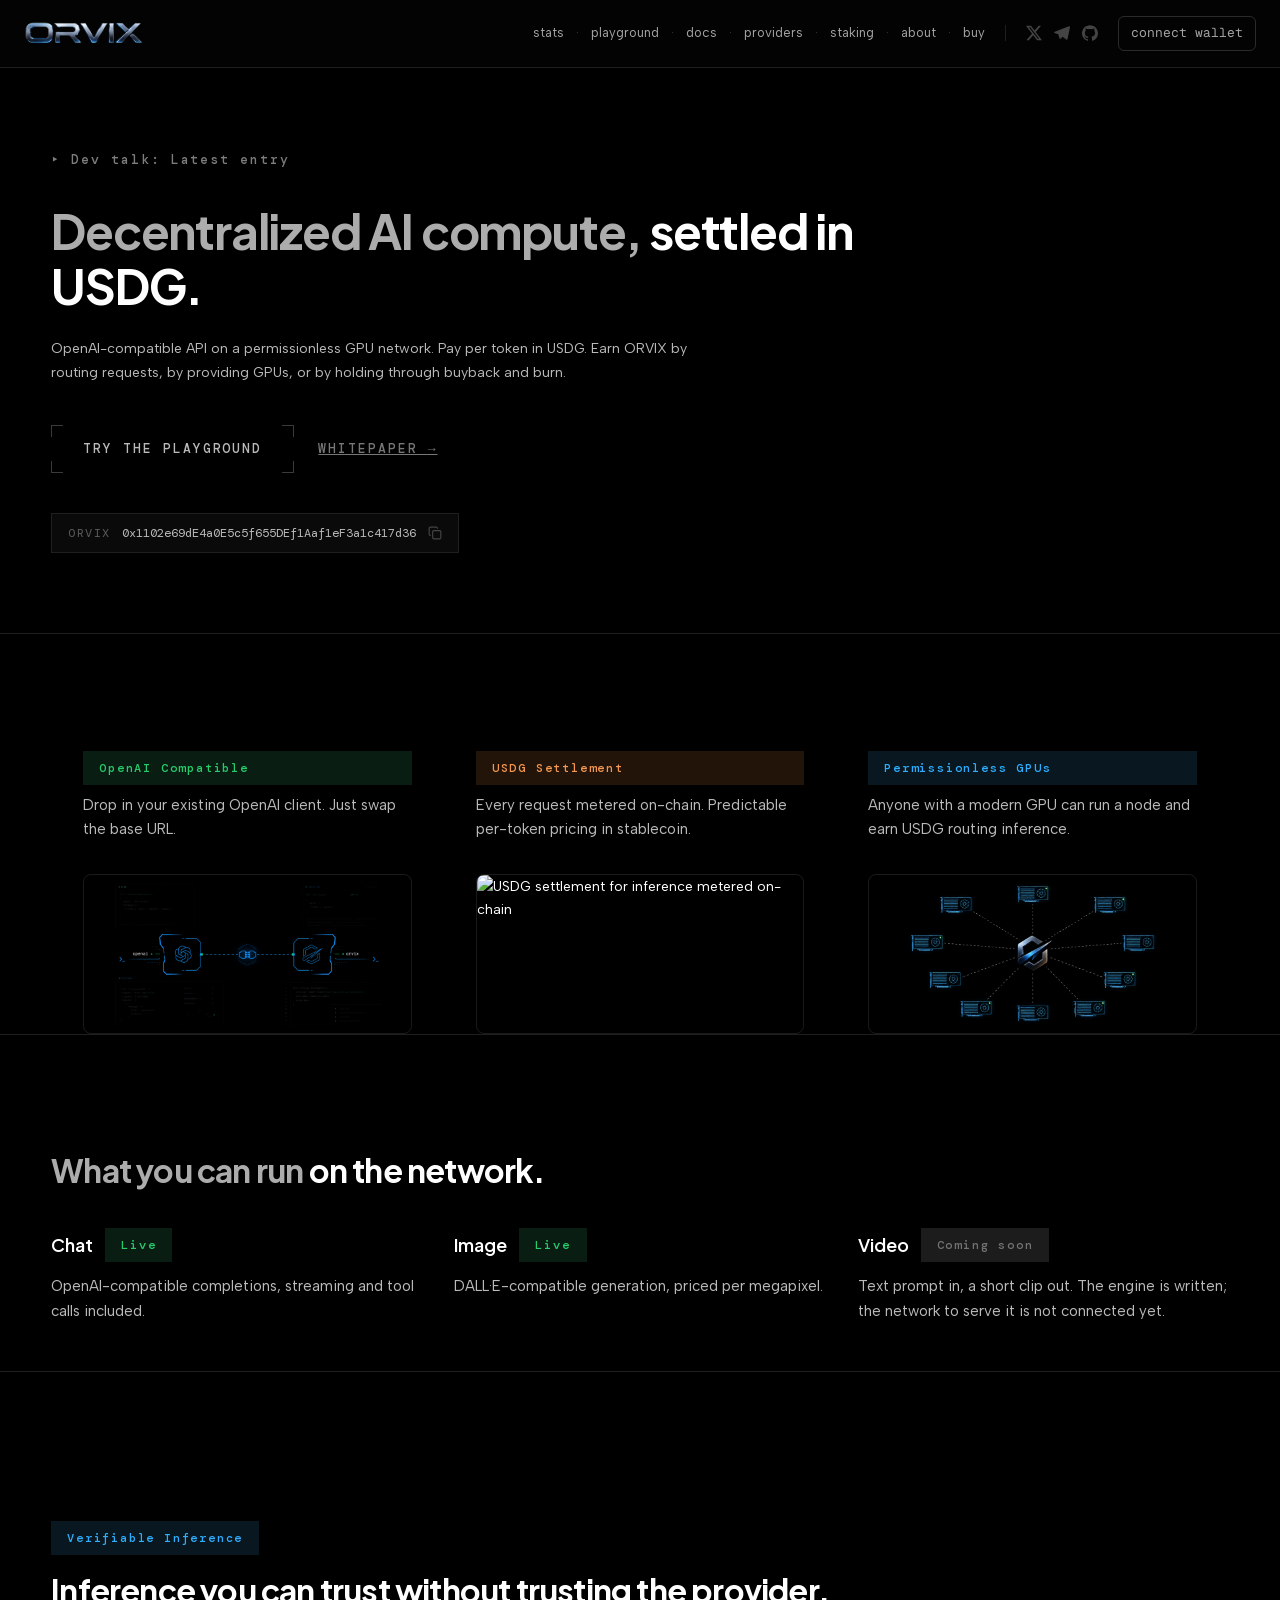
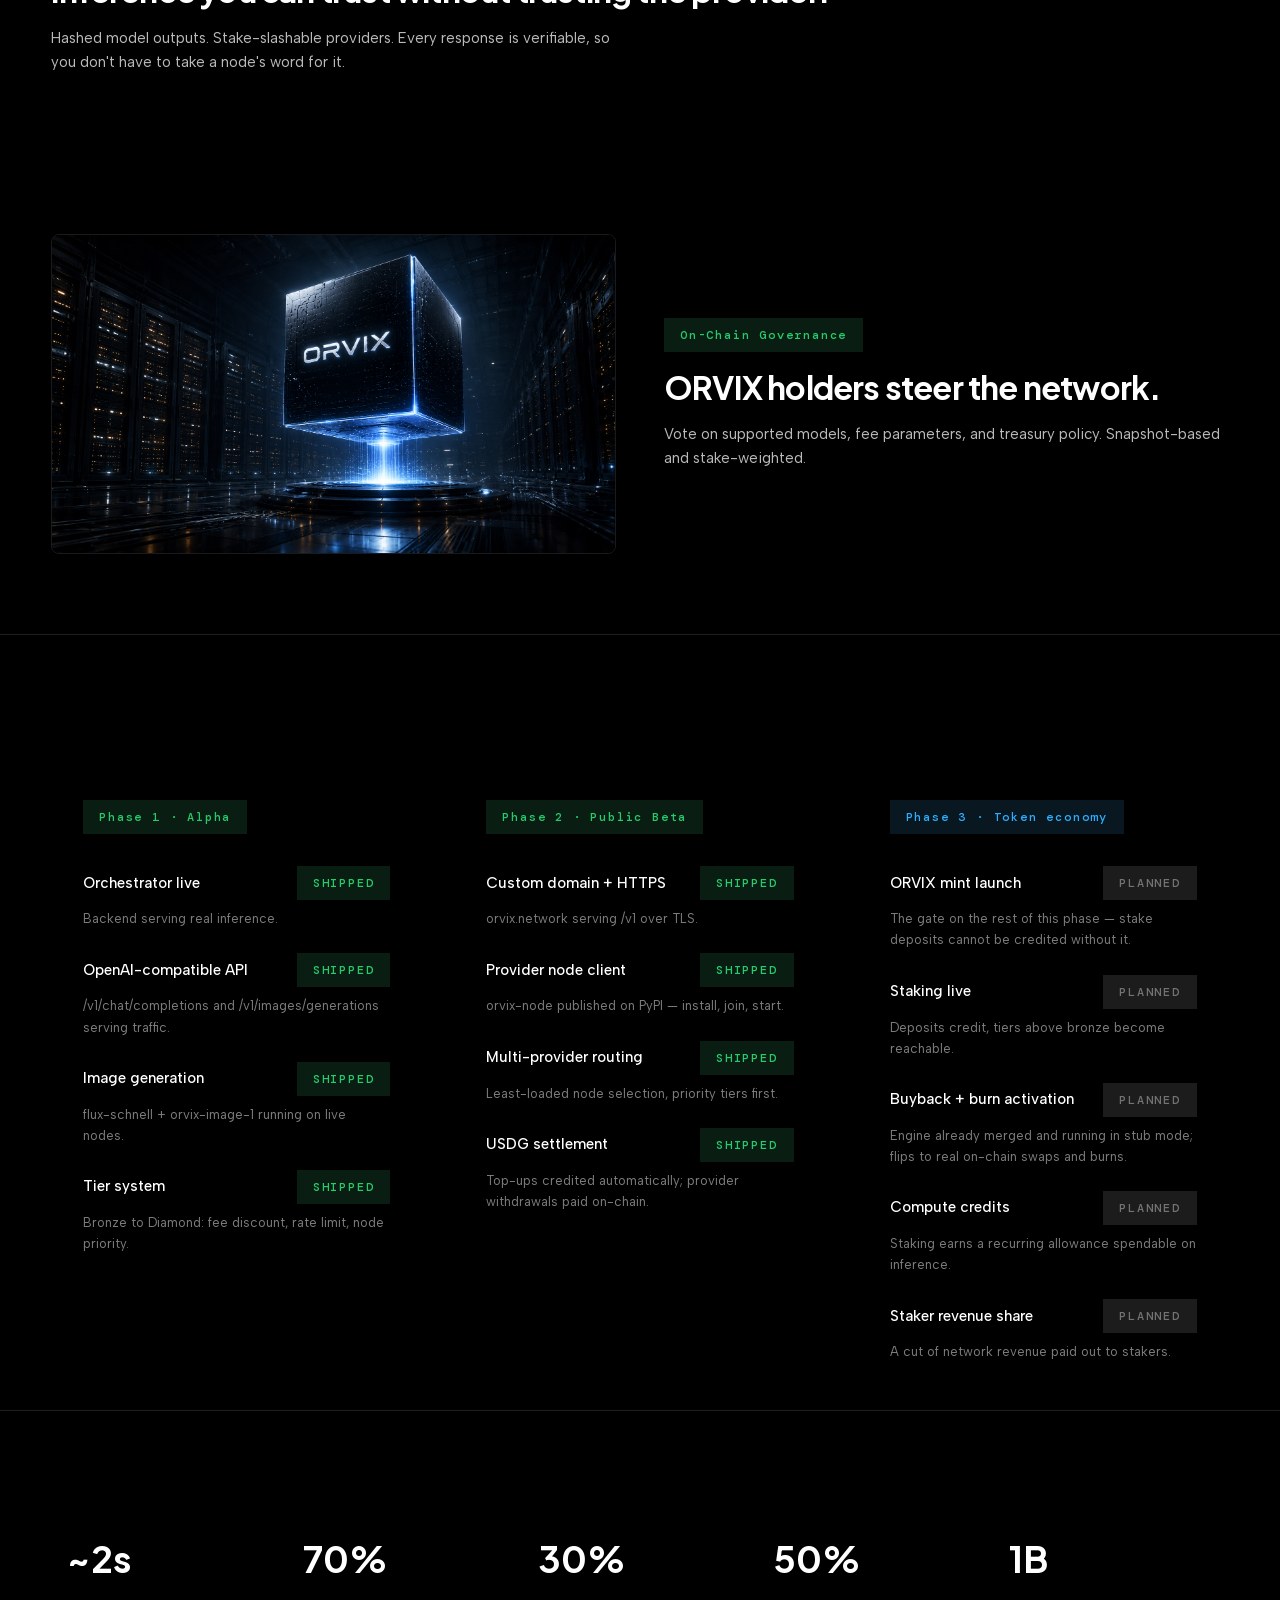
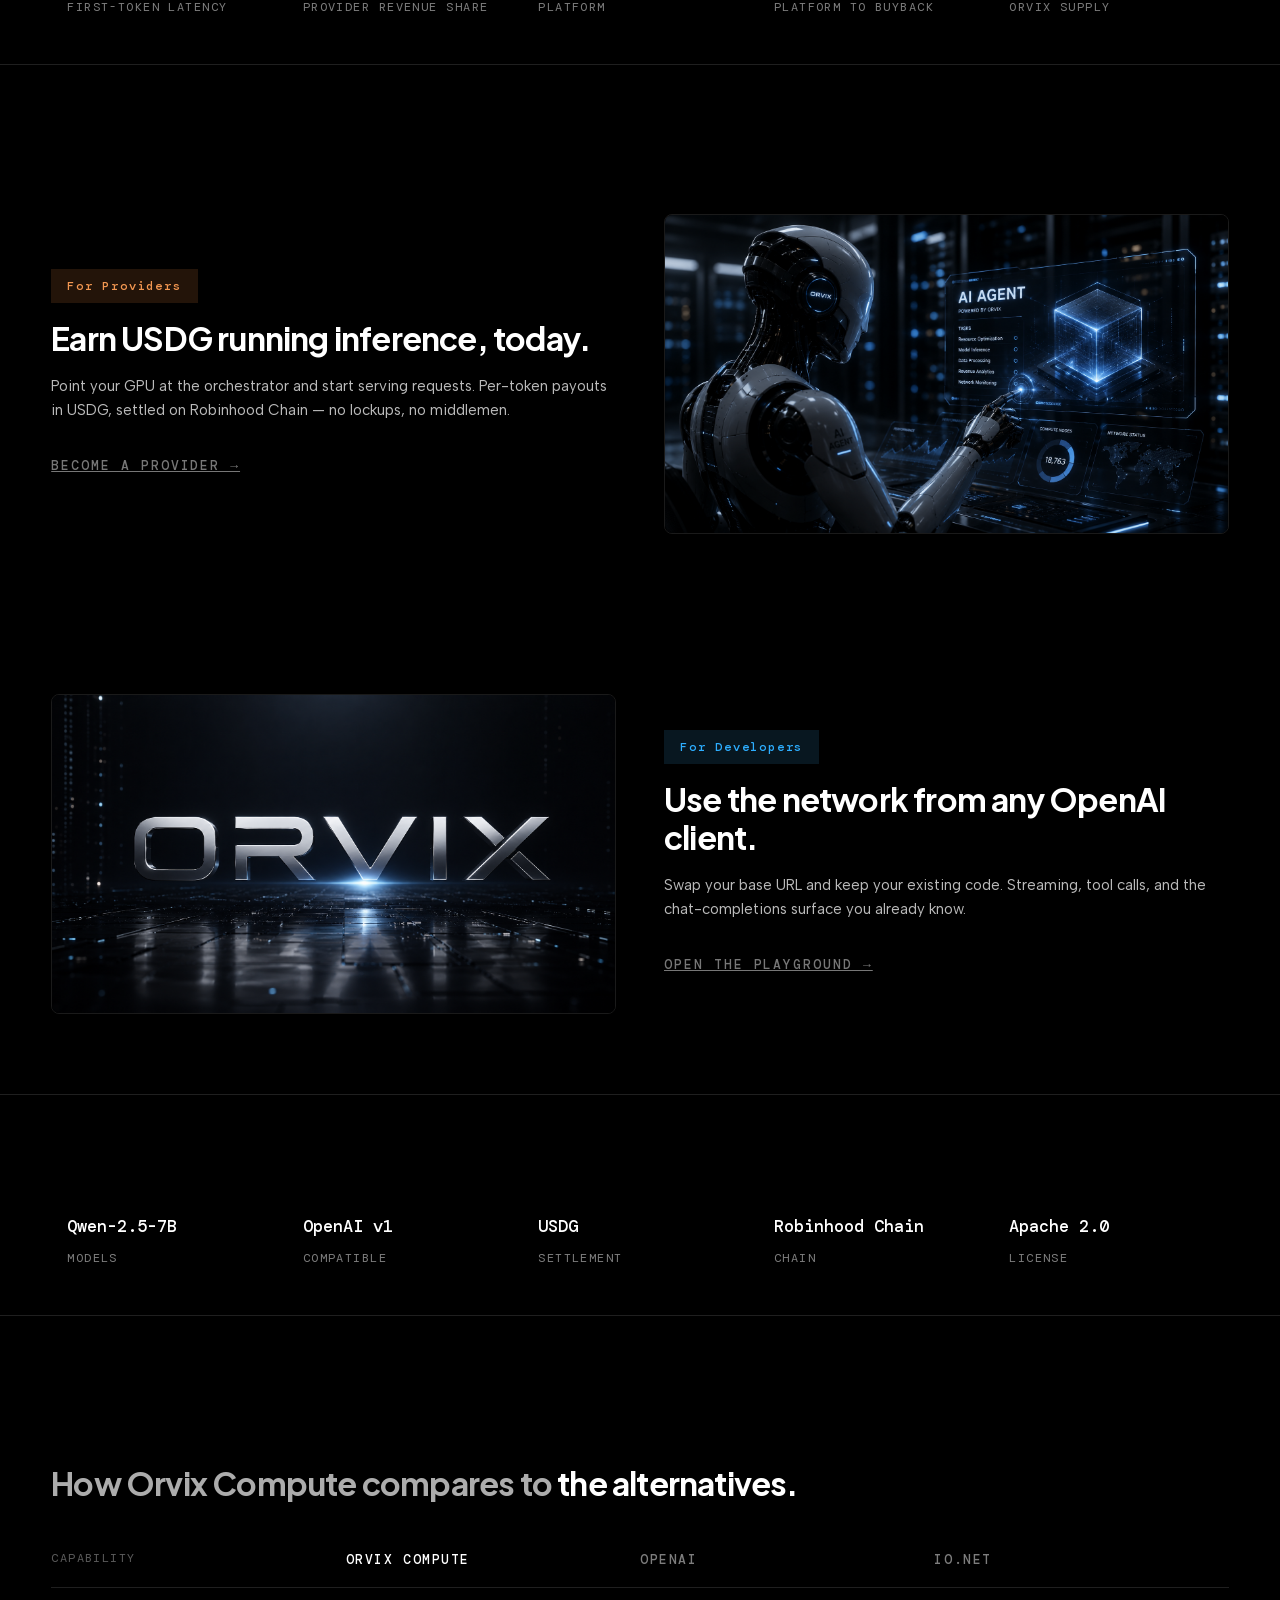
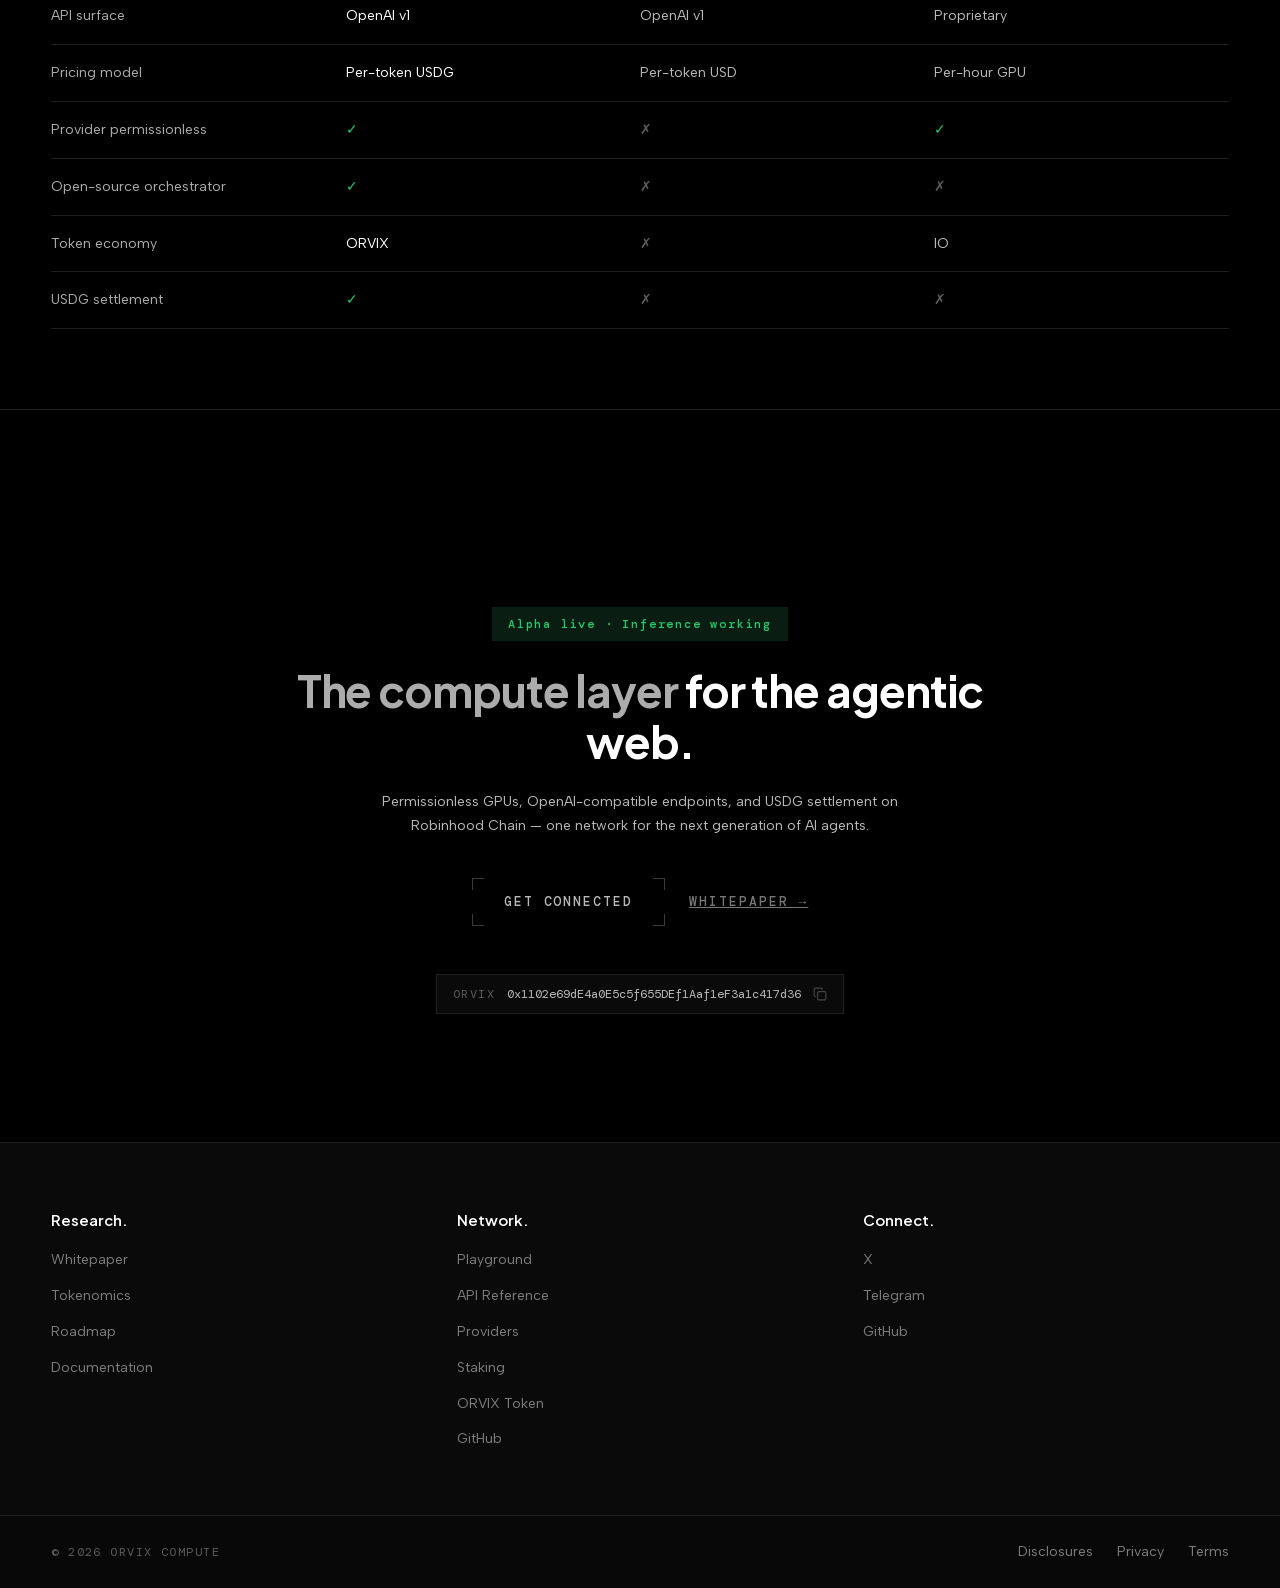
==== commit 0b13d303: "style: replace coming soon message with new Contract Address" ====
--- a/index.html
+++ b/index.html
@@ -1 +1 @@
-<!DOCTYPE html><html lang="en" class="__variable_8adcd2 __variable_46451f __variable_d5d2a0 __variable_646807 __variable_9ef920 dark" data-theme="dark"><head><meta charSet="utf-8"/><meta name="viewport" content="width=device-width, initial-scale=1"/><link rel="preload" href="/_next/static/media/0b78ff376f6b9734-s.p.woff2" as="font" crossorigin="" type="font/woff2"/><link rel="preload" href="/_next/static/media/0e96d314a90a6138-s.p.woff2" as="font" crossorigin="" type="font/woff2"/><link rel="preload" href="/_next/static/media/0ecabae3741772cf-s.p.woff2" as="font" crossorigin="" type="font/woff2"/><link rel="preload" href="/_next/static/media/636a5ac981f94f8b-s.p.woff2" as="font" crossorigin="" type="font/woff2"/><link rel="preload" href="/_next/static/media/723e11e5093b8e80.p.woff2" as="font" crossorigin="" type="font/woff2"/><link rel="preload" href="/_next/static/media/b7ea2ab4a8ad1f81-s.p.woff2" as="font" crossorigin="" type="font/woff2"/><link rel="stylesheet" href="/_next/static/css/086765865bcfbaa8.css" data-precedence="next"/><link rel="preload" as="script" fetchPriority="low" href="/_next/static/chunks/webpack-eddd2febdd66e8b2.js"/><script src="/_next/static/chunks/fd9d1056-2fb4e083d3843c56.js" async=""></script><script src="/_next/static/chunks/7023-a1087e26c482d546.js" async=""></script><script src="/_next/static/chunks/main-app-48652207bb67adce.js" async=""></script><script src="/_next/static/chunks/3100-093141ee53c54d85.js" async=""></script><script src="/_next/static/chunks/7138-fa9f08f9772d196e.js" async=""></script><script src="/_next/static/chunks/6972-5b1bd7af61cf7d5e.js" async=""></script><script src="/_next/static/chunks/7661-546050afe7aacd1f.js" async=""></script><script src="/_next/static/chunks/app/page-03f2577a402730d6.js" async=""></script><script src="/_next/static/chunks/app/layout-24da086a6cac25ed.js" async=""></script><title>Orvix Compute — decentralized AI compute network</title><meta name="description" content="The open compute layer for AI. An OpenAI-compatible inference network powered by community-run GPUs, settled in USDG on Robinhood Chain."/><meta property="og:title" content="Orvix Compute — decentralized AI compute network"/><meta property="og:description" content="The open compute layer for AI. OpenAI-compatible inference on a permissionless GPU network."/><meta property="og:image" content="https://orvix.network/banner.png"/><meta property="og:image:width" content="320"/><meta property="og:image:height" content="320"/><meta property="og:image:alt" content="Orvix Compute"/><meta property="og:type" content="website"/><meta name="twitter:card" content="summary"/><meta name="twitter:title" content="Orvix Compute — decentralized AI compute network"/><meta name="twitter:description" content="The open compute layer for AI. OpenAI-compatible inference on a permissionless GPU network."/><meta name="twitter:image" content="https://orvix.network/banner.png"/><link rel="icon" href="/icon.png?0aa1d8ac6950c62a" type="image/png" sizes="512x512"/><link rel="apple-touch-icon" href="/apple-icon.png?9f5288df896d881e" type="image/png" sizes="512x512"/><meta name="next-size-adjust"/><script src="/_next/static/chunks/polyfills-78c92fac7aa8fdd8.js" noModule=""></script></head><body class="bg-bg-primary font-sans text-text-primary antialiased"><!--$!--><template data-dgst="BAILOUT_TO_CLIENT_SIDE_RENDERING"></template><!--/$--><script src="/_next/static/chunks/webpack-eddd2febdd66e8b2.js" async=""></script><script>(self.__next_f=self.__next_f||[]).push([0]);self.__next_f.push([2,null])</script><script>self.__next_f.push([1,"1:HL[\"/_next/static/media/0b78ff376f6b9734-s.p.woff2\",\"font\",{\"crossOrigin\":\"\",\"type\":\"font/woff2\"}]\n2:HL[\"/_next/static/media/0e96d314a90a6138-s.p.woff2\",\"font\",{\"crossOrigin\":\"\",\"type\":\"font/woff2\"}]\n3:HL[\"/_next/static/media/0ecabae3741772cf-s.p.woff2\",\"font\",{\"crossOrigin\":\"\",\"type\":\"font/woff2\"}]\n4:HL[\"/_next/static/media/636a5ac981f94f8b-s.p.woff2\",\"font\",{\"crossOrigin\":\"\",\"type\":\"font/woff2\"}]\n5:HL[\"/_next/static/media/723e11e5093b8e80.p.woff2\",\"font\",{\"crossOrigin\":\"\",\"type\":\"font/woff2\"}]\n6:HL[\"/_next/static/media/b7ea2ab4a8ad1f81-s.p.woff2\",\"font\",{\"crossOrigin\":\"\",\"type\":\"font/woff2\"}]\n7:HL[\"/_next/static/css/086765865bcfbaa8.css\",\"style\"]\n"])</script><script>self.__next_f.push([1,"8:I[95751,[],\"\"]\na:I[7661,[\"3100\",\"static/chunks/3100-093141ee53c54d85.js\",\"7138\",\"static/chunks/7138-fa9f08f9772d196e.js\",\"6972\",\"static/chunks/6972-5b1bd7af61cf7d5e.js\",\"7661\",\"static/chunks/7661-546050afe7aacd1f.js\",\"1931\",\"static/chunks/app/page-03f2577a402730d6.js\"],\"Header\"]\nb:I[231,[\"3100\",\"static/chunks/3100-093141ee53c54d85.js\",\"7138\",\"static/chunks/7138-fa9f08f9772d196e.js\",\"6972\",\"static/chunks/6972-5b1bd7af61cf7d5e.js\",\"7661\",\"static/chunks/7661-546050afe7aacd1f.js\",\"1931\",\"static/chunks/app/page-03f2577a402730d6.js\"],\"\"]\nc:I[58481,[\"3100\",\"static/chunks/3100-093141ee53c54d85.js\",\"7138\",\"static/chunks/7138-fa9f08f9772d196e.js\",\"6972\",\"static/chunks/6972-5b1bd7af61cf7d5e.js\",\"7661\",\"static/chunks/7661-546050afe7aacd1f.js\",\"1931\",\"static/chunks/app/page-03f2577a402730d6.js\"],\"CopyButton\"]\nd:I[38173,[\"3100\",\"static/chunks/3100-093141ee53c54d85.js\",\"7138\",\"static/chunks/7138-fa9f08f9772d196e.js\",\"6972\",\"static/chunks/6972-5b1bd7af61cf7d5e.js\",\"7661\",\"static/chunks/7661-546050afe7aacd1f.js\",\"1931\",\"static/chunks/app/page-03f2577a402730d6.js\"],\"Image\"]\ne:I[61235,[\"3100\",\"static/chunks/3100-093141ee53c54d85.js\",\"3185\",\"static/chunks/app/layout-24da086a6cac25ed.js\"],\"ReduxProvider\"]\nf:I[39672,[\"3100\",\"static/chunks/3100-093141ee53c54d85.js\",\"3185\",\"static/chunks/app/layout-24da086a6cac25ed.js\"],\"WalletProviderClient\"]\n10:I[39275,[],\"\"]\n11:I[61343,[],\"\"]\n13:I[76130,[],\"\"]\n14:[]\n"])</script><script>self.__next_f.push([1,"0:[[[\"$\",\"link\",\"0\",{\"rel\":\"stylesheet\",\"href\":\"/_next/static/css/086765865bcfbaa8.css\",\"precedence\":\"next\",\"crossOrigin\":\"$undefined\"}]],[\"$\",\"$L8\",null,{\"buildId\":\"SshyXyQHHkwmq2SgNMYdm\",\"assetPrefix\":\"\",\"initialCanonicalUrl\":\"/\",\"initialTree\":[\"\",{\"children\":[\"__PAGE__\",{}]},\"$undefined\",\"$undefined\",true],\"initialSeedData\":[\"\",{\"children\":[\"__PAGE__\",{},[[\"$L9\",[\"$\",\"div\",null,{\"className\":\"asentum-page min-h-screen bg-black text-white\",\"children\":[[\"$\",\"$La\",null,{}],[\"$\",\"main\",null,{\"children\":[[\"$\",\"section\",null,{\"className\":\"relative overflow-hidden px-[4%] pb-20 pt-20\",\"children\":[[\"$\",\"video\",null,{\"className\":\"pointer-events-none absolute inset-0 h-full w-full object-cover\",\"src\":\"/orvix-hero.mp4\",\"autoPlay\":true,\"loop\":true,\"muted\":true,\"playsInline\":true,\"aria-hidden\":\"true\"}],[\"$\",\"div\",null,{\"className\":\"pointer-events-none absolute inset-0 bg-gradient-to-b from-black/70 via-black/60 to-black\",\"aria-hidden\":\"true\"}],[\"$\",\"div\",null,{\"className\":\"relative mx-auto max-w-7xl\",\"children\":[[\"$\",\"a\",null,{\"href\":\"/changelog\",\"className\":\"font-dm-mono mb-8 inline-block text-[13px] font-medium tracking-[0.15em] text-[#7D7D7D] transition-colors hover:text-white\",\"children\":\"‣ Dev talk: Latest entry\"}],[\"$\",\"h1\",null,{\"className\":\"font-plus font-bold leading-[1.15] tracking-tight max-w-4xl text-[28px] md:text-[48px]\",\"children\":[[\"$\",\"span\",null,{\"className\":\"text-[#ACACAC]\",\"children\":[\"Decentralized AI compute,\",\" \"]}],[\"$\",\"span\",null,{\"className\":\"text-white\",\"children\":\"settled in USDG.\"}]]}],[\"$\",\"p\",null,{\"className\":\"mt-6 max-w-2xl text-[15px] leading-relaxed text-[#BABABA] md:text-base\",\"children\":\"OpenAI-compatible API on a permissionless GPU network. Pay per token in USDG. Earn ORVIX by routing requests, by providing GPUs, or by holding through buyback and burn.\"}],[\"$\",\"div\",null,{\"className\":\"mt-10 flex flex-wrap items-center gap-6\",\"children\":[[\"$\",\"$Lb\",null,{\"href\":\"/playground\",\"children\":[\"$\",\"div\",null,{\"className\":\"corner-pop-hover relative flex h-12 cursor-pointer items-center justify-center px-8\",\"children\":[[[\"$\",\"span\",\"top-0 left-0 origin-top-left\",{\"className\":\"corner-mark absolute top-0 left-0 origin-top-left\",\"style\":{\"width\":12,\"height\":12,\"borderTopWidth\":1,\"borderTopColor\":\"#3A3A3A\",\"borderTopStyle\":\"solid\",\"borderLeftWidth\":1,\"borderLeftColor\":\"#3A3A3A\",\"borderLeftStyle\":\"solid\"}}],[\"$\",\"span\",\"top-0 right-0 origin-top-right\",{\"className\":\"corner-mark absolute top-0 right-0 origin-top-right\",\"style\":{\"width\":12,\"height\":12,\"borderTopWidth\":1,\"borderTopColor\":\"#3A3A3A\",\"borderTopStyle\":\"solid\",\"borderRightWidth\":1,\"borderRightColor\":\"#3A3A3A\",\"borderRightStyle\":\"solid\"}}],[\"$\",\"span\",\"bottom-0 left-0 origin-bottom-left\",{\"className\":\"corner-mark absolute bottom-0 left-0 origin-bottom-left\",\"style\":{\"width\":12,\"height\":12,\"borderBottomWidth\":1,\"borderBottomColor\":\"#3A3A3A\",\"borderBottomStyle\":\"solid\",\"borderLeftWidth\":1,\"borderLeftColor\":\"#3A3A3A\",\"borderLeftStyle\":\"solid\"}}],[\"$\",\"span\",\"bottom-0 right-0 origin-bottom-right\",{\"className\":\"corner-mark absolute bottom-0 right-0 origin-bottom-right\",\"style\":{\"width\":12,\"height\":12,\"borderBottomWidth\":1,\"borderBottomColor\":\"#3A3A3A\",\"borderBottomStyle\":\"solid\",\"borderRightWidth\":1,\"borderRightColor\":\"#3A3A3A\",\"borderRightStyle\":\"solid\"}}]],[\"$\",\"span\",null,{\"className\":\"font-dm-mono text-[13px] font-medium uppercase tracking-[0.15em] text-[#BABABA]\",\"children\":\"Try the Playground\"}]]}]}],[\"$\",\"$Lb\",null,{\"href\":\"/whitepaper\",\"className\":\"font-dm-mono text-[13px] font-medium uppercase tracking-[0.15em] text-[#777777] underline transition-colors hover:text-white\",\"children\":\"Whitepaper →\"}]]}],[\"$\",\"div\",null,{\"className\":\"mt-10 inline-flex items-center gap-3 border border-[#1F1F1F] bg-[#0A0A0A] px-4 py-2.5\",\"children\":[[\"$\",\"span\",null,{\"className\":\"font-dm-mono text-xs uppercase tracking-[0.12em] text-[#5A5A5A]\",\"children\":\"ORVIX\"}],[\"$\",\"code\",null,{\"className\":\"font-dm-mono text-xs text-[#BABABA]\",\"children\":\"coming soon on Pons\"}],[\"$\",\"$Lc\",null,{\"value\":\"coming soon on Pons\"}]]}]]}]]}],[\"$\",\"section\",null,{\"className\":\"min-h-10 border-t border-[#1F1F1F] px-[4%] md:min-h-[70px]\"}],[\"$\",\"section\",null,{\"className\":\"px-[4%]\",\"children\":[\"$\",\"div\",null,{\"className\":\"mx-auto grid max-w-7xl grid-cols-1 md:grid-cols-3\",\"children\":[[\"$\",\"div\",\"OpenAI Compatible\",{\"className\":\"flex flex-col pb-0 pt-12 md:px-8\",\"children\":[[\"$\",\"span\",null,{\"className\":\"font-dm-mono inline-block px-4 py-2 text-xs font-medium tracking-[0.15em] \",\"style\":{\"color\":\"#26CC6B\",\"backgroundColor\":\"#0A1D12\"},\"children\":\"OpenAI Compatible\"}],[\"$\",\"p\",null,{\"className\":\"mt-2 text-[15px] leading-relaxed text-[#BABABA]\",\"children\":\"Drop in your existing OpenAI client. Just swap the base URL.\"}],[\"$\",\"div\",null,{\"className\":\"relative w-full overflow-hidden rounded-lg border border-white/10 mt-8 h-40\",\"children\":[\"$\",\"$Ld\",null,{\"src\":\"/openai-compatible.png\",\"alt\":\"OpenAI-compatible API endpoint served by the Orvix Compute network\",\"fill\":true,\"sizes\":\"(max-width: 768px) 100vw, 50vw\",\"className\":\"object-contain\"}]}]]}],[\"$\",\"div\",\"USDG Settlement\",{\"className\":\"flex flex-col pb-0 pt-12 md:px-8\",\"children\":[[\"$\",\"span\",null,{\"className\":\"font-dm-mono inline-block px-4 py-2 text-xs font-medium tracking-[0.15em] \",\"style\":{\"color\":\"#F29751\",\"backgroundColor\":\"#231409\"},\"children\":\"USDG Settlement\"}],[\"$\",\"p\",null,{\"className\":\"mt-2 text-[15px] leading-relaxed text-[#BABABA]\",\"children\":\"Every request metered on-chain. Predictable per-token pricing in stablecoin.\"}],[\"$\",\"div\",null,{\"className\":\"relative w-full overflow-hidden rounded-lg border border-white/10 mt-8 h-40\",\"children\":[\"$\",\"$Ld\",null,{\"src\":\"/usdg-settlement.png\",\"alt\":\"USDG settlement for inference metered on-chain\",\"fill\":true,\"sizes\":\"(max-width: 768px) 100vw, 50vw\",\"className\":\"object-contain\"}]}]]}],[\"$\",\"div\",\"Permissionless GPUs\",{\"className\":\"flex flex-col pb-0 pt-12 md:px-8\",\"children\":[[\"$\",\"span\",null,{\"className\":\"font-dm-mono inline-block px-4 py-2 text-xs font-medium tracking-[0.15em] \",\"style\":{\"color\":\"#2DAEFF\",\"backgroundColor\":\"#081720\"},\"children\":\"Permissionless GPUs\"}],[\"$\",\"p\",null,{\"className\":\"mt-2 text-[15px] leading-relaxed text-[#BABABA]\",\"children\":\"Anyone with a modern GPU can run a node and earn USDG routing inference.\"}],[\"$\",\"div\",null,{\"className\":\"relative w-full overflow-hidden rounded-lg border border-white/10 mt-8 h-40\",\"children\":[\"$\",\"$Ld\",null,{\"src\":\"/permissionless-gpus.png\",\"alt\":\"Permissionless GPU nodes earning USDG on the Orvix Compute network\",\"fill\":true,\"sizes\":\"(max-width: 768px) 100vw, 50vw\",\"className\":\"object-contain\"}]}]]}]]}]}],[\"$\",\"section\",null,{\"className\":\"min-h-10 border-t border-[#1F1F1F] px-[4%] md:min-h-[70px]\"}],[\"$\",\"section\",null,{\"className\":\"px-[4%] py-12\",\"children\":[\"$\",\"div\",null,{\"className\":\"mx-auto max-w-7xl\",\"children\":[[\"$\",\"h2\",null,{\"className\":\"font-plus font-bold leading-[1.15] tracking-tight mb-10 text-[24px] md:text-[32px]\",\"children\":[[\"$\",\"span\",null,{\"className\":\"text-[#ACACAC]\",\"children\":[\"What you can run\",\" \"]}],[\"$\",\"span\",null,{\"className\":\"text-white\",\"children\":\"on the network.\"}]]}],[\"$\",\"div\",null,{\"className\":\"grid grid-cols-1 gap-x-8 gap-y-10 md:grid-cols-3\",\"children\":[[\"$\",\"div\",\"Chat\",{\"className\":\"flex flex-col gap-3\",\"children\":[[\"$\",\"div\",null,{\"className\":\"flex flex-wrap items-center gap-3\",\"children\":[[\"$\",\"span\",null,{\"className\":\"font-plus text-[18px] font-semibold text-white\",\"children\":\"Chat\"}],[\"$\",\"span\",null,{\"className\":\"font-dm-mono inline-block px-4 py-2 text-xs font-medium tracking-[0.15em] \",\"style\":{\"color\":\"#26CC6B\",\"backgroundColor\":\"#0A1D12\"},\"children\":\"Live\"}]]}],[\"$\",\"p\",null,{\"className\":\"text-[15px] leading-relaxed text-[#BABABA]\",\"children\":\"OpenAI-compatible completions, streaming and tool calls included.\"}]]}],[\"$\",\"div\",\"Image\",{\"className\":\"flex flex-col gap-3\",\"children\":[[\"$\",\"div\",null,{\"className\":\"flex flex-wrap items-center gap-3\",\"children\":[[\"$\",\"span\",null,{\"className\":\"font-plus text-[18px] font-semibold text-white\",\"children\":\"Image\"}],[\"$\",\"span\",null,{\"className\":\"font-dm-mono inline-block px-4 py-2 text-xs font-medium tracking-[0.15em] \",\"style\":{\"color\":\"#26CC6B\",\"backgroundColor\":\"#0A1D12\"},\"children\":\"Live\"}]]}],[\"$\",\"p\",null,{\"className\":\"text-[15px] leading-relaxed text-[#BABABA]\",\"children\":\"DALL·E-compatible generation, priced per megapixel.\"}]]}],[\"$\",\"div\",\"Video\",{\"className\":\"flex flex-col gap-3\",\"children\":[[\"$\",\"div\",null,{\"className\":\"flex flex-wrap items-center gap-3\",\"children\":[[\"$\",\"span\",null,{\"className\":\"font-plus text-[18px] font-semibold text-white\",\"children\":\"Video\"}],[\"$\",\"span\",null,{\"className\":\"font-dm-mono inline-block px-4 py-2 text-xs font-medium tracking-[0.15em] \",\"style\":{\"color\":\"#737373\",\"backgroundColor\":\"#1C1C1C\"},\"children\":\"Coming soon\"}]]}],[\"$\",\"p\",null,{\"className\":\"text-[15px] leading-relaxed text-[#BABABA]\",\"children\":\"Text prompt in, a short clip out. The engine is written; the network to serve it is not connected yet.\"}]]}]]}]]}]}],[\"$\",\"section\",null,{\"className\":\"min-h-10 border-t border-[#1F1F1F] px-[4%] md:min-h-[70px]\"}],[\"$\",\"section\",null,{\"className\":\"px-[4%] py-12 md:py-20\",\"children\":[\"$\",\"div\",null,{\"className\":\"mx-auto max-w-7xl\",\"children\":[\"$\",\"div\",null,{\"className\":\"\",\"children\":[[\"$\",\"span\",null,{\"className\":\"font-dm-mono inline-block px-4 py-2 text-xs font-medium tracking-[0.15em] \",\"style\":{\"color\":\"#2DAEFF\",\"backgroundColor\":\"#081720\"},\"children\":\"Verifiable Inference\"}],[\"$\",\"h2\",null,{\"className\":\"font-plus mt-4 text-[24px] font-bold leading-[1.2] tracking-tight text-white md:text-[32px]\",\"children\":\"Inference you can trust without trusting the provider.\"}],[\"$\",\"p\",null,{\"className\":\"mt-4 max-w-xl text-[15px] leading-relaxed text-[#BABABA]\",\"children\":\"Hashed model outputs. Stake-slashable providers. Every response is verifiable, so you don't have to take a node's word for it.\"}],\"$undefined\"]}]}]}],[\"$\",\"section\",null,{\"className\":\"px-[4%] py-12 md:py-20\",\"children\":[\"$\",\"div\",null,{\"className\":\"mx-auto grid max-w-7xl grid-cols-1 items-center gap-12 md:grid-cols-2\",\"children\":[[\"$\",\"div\",null,{\"className\":\"md:order-2\",\"children\":[[\"$\",\"span\",null,{\"className\":\"font-dm-mono inline-block px-4 py-2 text-xs font-medium tracking-[0.15em] \",\"style\":{\"color\":\"#26CC6B\",\"backgroundColor\":\"#0A1D12\"},\"children\":\"On-Chain Governance\"}],[\"$\",\"h2\",null,{\"className\":\"font-plus mt-4 text-[24px] font-bold leading-[1.2] tracking-tight text-white md:text-[32px]\",\"children\":\"ORVIX holders steer the network.\"}],[\"$\",\"p\",null,{\"className\":\"mt-4 max-w-xl text-[15px] leading-relaxed text-[#BABABA]\",\"children\":\"Vote on supported models, fee parameters, and treasury policy. Snapshot-based and stake-weighted.\"}],\"$undefined\"]}],[\"$\",\"div\",null,{\"className\":\"md:order-1\",\"children\":[\"$\",\"div\",null,{\"className\":\"relative w-full overflow-hidden rounded-lg border border-white/10 h-64 md:h-80\",\"children\":[\"$\",\"$Ld\",null,{\"src\":\"/orvix-6.png\",\"alt\":\"Orvix Compute holographic compute cube suspended in a data center\",\"fill\":true,\"sizes\":\"(max-width: 768px) 100vw, 50vw\",\"className\":\"object-cover\"}]}]}]]}]}],[\"$\",\"section\",null,{\"className\":\"min-h-10 border-t border-[#1F1F1F] px-[4%] md:min-h-[70px]\"}],[\"$\",\"div\",null,{\"id\":\"roadmap\",\"className\":\"scroll-mt-24\",\"children\":[\"$\",\"section\",null,{\"className\":\"px-[4%] py-12\",\"children\":[\"$\",\"div\",null,{\"className\":\"mx-auto grid max-w-7xl grid-cols-1 gap-x-8 md:grid-cols-2 lg:grid-cols-3\",\"children\":[[\"$\",\"div\",null,{\"className\":\"pt-12 md:px-6 lg:px-8\",\"children\":[[\"$\",\"span\",null,{\"className\":\"font-dm-mono inline-block px-4 py-2 text-xs font-medium tracking-[0.15em] \",\"style\":{\"color\":\"#26CC6B\",\"backgroundColor\":\"#0A1D12\"},\"children\":\"Phase 1 · Alpha\"}],[\"$\",\"ul\",null,{\"className\":\"mt-8 space-y-6\",\"children\":[[\"$\",\"li\",\"Orchestrator live\",{\"className\":\"flex flex-col gap-2\",\"children\":[[\"$\",\"div\",null,{\"className\":\"flex items-center justify-between gap-4\",\"children\":[[\"$\",\"span\",null,{\"className\":\"text-[15px] font-medium text-white\",\"children\":\"Orchestrator live\"}],[\"$\",\"span\",null,{\"className\":\"font-dm-mono inline-block px-4 py-2 text-xs font-medium tracking-[0.15em] shrink-0\",\"style\":{\"color\":\"#26CC6B\",\"backgroundColor\":\"#0A1D12\"},\"children\":\"SHIPPED\"}]]}],[\"$\",\"span\",null,{\"className\":\"text-[13px] leading-relaxed text-[#7D7D7D]\",\"children\":\"Backend serving real inference.\"}]]}],[\"$\",\"li\",\"OpenAI-compatible API\",{\"className\":\"flex flex-col gap-2\",\"children\":[[\"$\",\"div\",null,{\"className\":\"flex items-center justify-between gap-4\",\"children\":[[\"$\",\"span\",null,{\"className\":\"text-[15px] font-medium text-white\",\"children\":\"OpenAI-compatible API\"}],[\"$\",\"span\",null,{\"className\":\"font-dm-mono inline-block px-4 py-2 text-xs font-medium tracking-[0.15em] shrink-0\",\"style\":{\"color\":\"#26CC6B\",\"backgroundColor\":\"#0A1D12\"},\"children\":\"SHIPPED\"}]]}],[\"$\",\"span\",null,{\"className\":\"text-[13px] leading-relaxed text-[#7D7D7D]\",\"children\":\"/v1/chat/completions and /v1/images/generations serving traffic.\"}]]}],[\"$\",\"li\",\"Image generation\",{\"className\":\"flex flex-col gap-2\",\"children\":[[\"$\",\"div\",null,{\"className\":\"flex items-center justify-between gap-4\",\"children\":[[\"$\",\"span\",null,{\"className\":\"text-[15px] font-medium text-white\",\"children\":\"Image generation\"}],[\"$\",\"span\",null,{\"className\":\"font-dm-mono inline-block px-4 py-2 text-xs font-medium tracking-[0.15em] shrink-0\",\"style\":{\"color\":\"#26CC6B\",\"backgroundColor\":\"#0A1D12\"},\"children\":\"SHIPPED\"}]]}],[\"$\",\"span\",null,{\"className\":\"text-[13px] leading-relaxed text-[#7D7D7D]\",\"children\":\"flux-schnell + orvix-image-1 running on live nodes.\"}]]}],[\"$\",\"li\",\"Tier system\",{\"className\":\"flex flex-col gap-2\",\"children\":[[\"$\",\"div\",null,{\"className\":\"flex items-center justify-between gap-4\",\"children\":[[\"$\",\"span\",null,{\"className\":\"text-[15px] font-medium text-white\",\"children\":\"Tier system\"}],[\"$\",\"span\",null,{\"className\":\"font-dm-mono inline-block px-4 py-2 text-xs font-medium tracking-[0.15em] shrink-0\",\"style\":{\"color\":\"#26CC6B\",\"backgroundColor\":\"#0A1D12\"},\"children\":\"SHIPPED\"}]]}],[\"$\",\"span\",null,{\"className\":\"text-[13px] leading-relaxed text-[#7D7D7D]\",\"children\":\"Bronze to Diamond: fee discount, rate limit, node priority.\"}]]}]]}]]}],[\"$\",\"div\",null,{\"className\":\"pt-12 md:px-6 lg:px-8\",\"children\":[[\"$\",\"span\",null,{\"className\":\"font-dm-mono inline-block px-4 py-2 text-xs font-medium tracking-[0.15em] \",\"style\":{\"color\":\"#26CC6B\",\"backgroundColor\":\"#0A1D12\"},\"children\":\"Phase 2 · Public Beta\"}],[\"$\",\"ul\",null,{\"className\":\"mt-8 space-y-6\",\"children\":[[\"$\",\"li\",\"Custom domain + HTTPS\",{\"className\":\"flex flex-col gap-2\",\"children\":[[\"$\",\"div\",null,{\"className\":\"flex items-center justify-between gap-4\",\"children\":[[\"$\",\"span\",null,{\"className\":\"text-[15px] font-medium text-white\",\"children\":\"Custom domain + HTTPS\"}],[\"$\",\"span\",null,{\"className\":\"font-dm-mono inline-block px-4 py-2 text-xs font-medium tracking-[0.15em] shrink-0\",\"style\":{\"color\":\"#26CC6B\",\"backgroundColor\":\"#0A1D12\"},\"children\":\"SHIPPED\"}]]}],[\"$\",\"span\",null,{\"className\":\"text-[13px] leading-relaxed text-[#7D7D7D]\",\"children\":\"orvix.network serving /v1 over TLS.\"}]]}],[\"$\",\"li\",\"Provider node client\",{\"className\":\"flex flex-col gap-2\",\"children\":[[\"$\",\"div\",null,{\"className\":\"flex items-center justify-between gap-4\",\"children\":[[\"$\",\"span\",null,{\"className\":\"text-[15px] font-medium text-white\",\"children\":\"Provider node client\"}],[\"$\",\"span\",null,{\"className\":\"font-dm-mono inline-block px-4 py-2 text-xs font-medium tracking-[0.15em] shrink-0\",\"style\":{\"color\":\"#26CC6B\",\"backgroundColor\":\"#0A1D12\"},\"children\":\"SHIPPED\"}]]}],[\"$\",\"span\",null,{\"className\":\"text-[13px] leading-relaxed text-[#7D7D7D]\",\"children\":\"orvix-node published on PyPI — install, join, start.\"}]]}],[\"$\",\"li\",\"Multi-provider routing\",{\"className\":\"flex flex-col gap-2\",\"children\":[[\"$\",\"div\",null,{\"className\":\"flex items-center justify-between gap-4\",\"children\":[[\"$\",\"span\",null,{\"className\":\"text-[15px] font-medium text-white\",\"children\":\"Multi-provider routing\"}],[\"$\",\"span\",null,{\"className\":\"font-dm-mono inline-block px-4 py-2 text-xs font-medium tracking-[0.15em] shrink-0\",\"style\":{\"color\":\"#26CC6B\",\"backgroundColor\":\"#0A1D12\"},\"children\":\"SHIPPED\"}]]}],[\"$\",\"span\",null,{\"className\":\"text-[13px] leading-relaxed text-[#7D7D7D]\",\"children\":\"Least-loaded node selection, priority tiers first.\"}]]}],[\"$\",\"li\",\"USDG settlement\",{\"className\":\"flex flex-col gap-2\",\"children\":[[\"$\",\"div\",null,{\"className\":\"flex items-center justify-between gap-4\",\"children\":[[\"$\",\"span\",null,{\"className\":\"text-[15px] font-medium text-white\",\"children\":\"USDG settlement\"}],[\"$\",\"span\",null,{\"className\":\"font-dm-mono inline-block px-4 py-2 text-xs font-medium tracking-[0.15em] shrink-0\",\"style\":{\"color\":\"#26CC6B\",\"backgroundColor\":\"#0A1D12\"},\"children\":\"SHIPPED\"}]]}],[\"$\",\"span\",null,{\"className\":\"text-[13px] leading-relaxed text-[#7D7D7D]\",\"children\":\"Top-ups credited automatically; provider withdrawals paid on-chain.\"}]]}]]}]]}],[\"$\",\"div\",null,{\"className\":\"pt-12 md:px-6 lg:px-8\",\"children\":[[\"$\",\"span\",null,{\"className\":\"font-dm-mono inline-block px-4 py-2 text-xs font-medium tracking-[0.15em] \",\"style\":{\"color\":\"#2DAEFF\",\"backgroundColor\":\"#081720\"},\"children\":\"Phase 3 · Token economy\"}],[\"$\",\"ul\",null,{\"className\":\"mt-8 space-y-6\",\"children\":[[\"$\",\"li\",\"ORVIX mint launch\",{\"className\":\"flex flex-col gap-2\",\"children\":[[\"$\",\"div\",null,{\"className\":\"flex items-center justify-between gap-4\",\"children\":[[\"$\",\"span\",null,{\"className\":\"text-[15px] font-medium text-white\",\"children\":\"ORVIX mint launch\"}],[\"$\",\"span\",null,{\"className\":\"font-dm-mono inline-block px-4 py-2 text-xs font-medium tracking-[0.15em] shrink-0\",\"style\":{\"color\":\"#737373\",\"backgroundColor\":\"#1C1C1C\"},\"children\":\"PLANNED\"}]]}],[\"$\",\"span\",null,{\"className\":\"text-[13px] leading-relaxed text-[#7D7D7D]\",\"children\":\"The gate on the rest of this phase — stake deposits cannot be credited without it.\"}]]}],[\"$\",\"li\",\"Staking live\",{\"className\":\"flex flex-col gap-2\",\"children\":[[\"$\",\"div\",null,{\"className\":\"flex items-center justify-between gap-4\",\"children\":[[\"$\",\"span\",null,{\"className\":\"text-[15px] font-medium text-white\",\"children\":\"Staking live\"}],[\"$\",\"span\",null,{\"className\":\"font-dm-mono inline-block px-4 py-2 text-xs font-medium tracking-[0.15em] shrink-0\",\"style\":{\"color\":\"#737373\",\"backgroundColor\":\"#1C1C1C\"},\"children\":\"PLANNED\"}]]}],[\"$\",\"span\",null,{\"className\":\"text-[13px] leading-relaxed text-[#7D7D7D]\",\"children\":\"Deposits credit, tiers above bronze become reachable.\"}]]}],[\"$\",\"li\",\"Buyback + burn activation\",{\"className\":\"flex flex-col gap-2\",\"children\":[[\"$\",\"div\",null,{\"className\":\"flex items-center justify-between gap-4\",\"children\":[[\"$\",\"span\",null,{\"className\":\"text-[15px] font-medium text-white\",\"children\":\"Buyback + burn activation\"}],[\"$\",\"span\",null,{\"className\":\"font-dm-mono inline-block px-4 py-2 text-xs font-medium tracking-[0.15em] shrink-0\",\"style\":{\"color\":\"#737373\",\"backgroundColor\":\"#1C1C1C\"},\"children\":\"PLANNED\"}]]}],[\"$\",\"span\",null,{\"className\":\"text-[13px] leading-relaxed text-[#7D7D7D]\",\"children\":\"Engine already merged and running in stub mode; flips to real on-chain swaps and burns.\"}]]}],[\"$\",\"li\",\"Compute credits\",{\"className\":\"flex flex-col gap-2\",\"children\":[[\"$\",\"div\",null,{\"className\":\"flex items-center justify-between gap-4\",\"children\":[[\"$\",\"span\",null,{\"className\":\"text-[15px] font-medium text-white\",\"children\":\"Compute credits\"}],[\"$\",\"span\",null,{\"className\":\"font-dm-mono inline-block px-4 py-2 text-xs font-medium tracking-[0.15em] shrink-0\",\"style\":{\"color\":\"#737373\",\"backgroundColor\":\"#1C1C1C\"},\"children\":\"PLANNED\"}]]}],[\"$\",\"span\",null,{\"className\":\"text-[13px] leading-relaxed text-[#7D7D7D]\",\"children\":\"Staking earns a recurring allowance spendable on inference.\"}]]}],[\"$\",\"li\",\"Staker revenue share\",{\"className\":\"flex flex-col gap-2\",\"children\":[[\"$\",\"div\",null,{\"className\":\"flex items-center justify-between gap-4\",\"children\":[[\"$\",\"span\",null,{\"className\":\"text-[15px] font-medium text-white\",\"children\":\"Staker revenue share\"}],[\"$\",\"span\",null,{\"className\":\"font-dm-mono inline-block px-4 py-2 text-xs font-medium tracking-[0.15em] shrink-0\",\"style\":{\"color\":\"#737373\",\"backgroundColor\":\"#1C1C1C\"},\"children\":\"PLANNED\"}]]}],[\"$\",\"span\",null,{\"className\":\"text-[13px] leading-relaxed text-[#7D7D7D]\",\"children\":\"A cut of network revenue paid out to stakers.\"}]]}]]}]]}]]}]}]}],[\"$\",\"section\",null,{\"className\":\"min-h-10 border-t border-[#1F1F1F] px-[4%] md:min-h-[70px]\"}],[\"$\",\"section\",null,{\"className\":\"px-[4%] py-12\",\"children\":[\"$\",\"div\",null,{\"className\":\"mx-auto grid max-w-7xl grid-cols-2 md:grid-cols-5\",\"children\":[[\"$\",\"div\",\"First-token latency\",{\"className\":\"flex flex-col gap-2 px-4 py-4 md:py-0\",\"children\":[[\"$\",\"span\",null,{\"className\":\"font-plus text-[28px] font-bold text-white md:text-[36px]\",\"children\":\"~2s\"}],[\"$\",\"span\",null,{\"className\":\"font-dm-mono text-xs uppercase tracking-[0.12em] text-[#7D7D7D]\",\"children\":\"First-token latency\"}]]}],[\"$\",\"div\",\"Provider revenue share\",{\"className\":\"flex flex-col gap-2 px-4 py-4 md:py-0\",\"children\":[[\"$\",\"span\",null,{\"className\":\"font-plus text-[28px] font-bold text-white md:text-[36px]\",\"children\":\"70%\"}],[\"$\",\"span\",null,{\"className\":\"font-dm-mono text-xs uppercase tracking-[0.12em] text-[#7D7D7D]\",\"children\":\"Provider revenue share\"}]]}],[\"$\",\"div\",\"Platform\",{\"className\":\"flex flex-col gap-2 px-4 py-4 md:py-0\",\"children\":[[\"$\",\"span\",null,{\"className\":\"font-plus text-[28px] font-bold text-white md:text-[36px]\",\"children\":\"30%\"}],[\"$\",\"span\",null,{\"className\":\"font-dm-mono text-xs uppercase tracking-[0.12em] text-[#7D7D7D]\",\"children\":\"Platform\"}]]}],[\"$\",\"div\",\"Platform to buyback\",{\"className\":\"flex flex-col gap-2 px-4 py-4 md:py-0\",\"children\":[[\"$\",\"span\",null,{\"className\":\"font-plus text-[28px] font-bold text-white md:text-[36px]\",\"children\":\"50%\"}],[\"$\",\"span\",null,{\"className\":\"font-dm-mono text-xs uppercase tracking-[0.12em] text-[#7D7D7D]\",\"children\":\"Platform to buyback\"}]]}],[\"$\",\"div\",\"ORVIX supply\",{\"className\":\"flex flex-col gap-2 px-4 py-4 md:py-0\",\"children\":[[\"$\",\"span\",null,{\"className\":\"font-plus text-[28px] font-bold text-white md:text-[36px]\",\"children\":\"1B\"}],[\"$\",\"span\",null,{\"className\":\"font-dm-mono text-xs uppercase tracking-[0.12em] text-[#7D7D7D]\",\"children\":\"ORVIX supply\"}]]}]]}]}],[\"$\",\"section\",null,{\"className\":\"min-h-10 border-t border-[#1F1F1F] px-[4%] md:min-h-[70px]\"}],[\"$\",\"section\",null,{\"className\":\"px-[4%] py-12 md:py-20\",\"children\":[\"$\",\"div\",null,{\"className\":\"mx-auto grid max-w-7xl grid-cols-1 items-center gap-12 md:grid-cols-2\",\"children\":[[\"$\",\"div\",null,{\"className\":\"\",\"children\":[[\"$\",\"span\",null,{\"className\":\"font-dm-mono inline-block px-4 py-2 text-xs font-medium tracking-[0.15em] \",\"style\":{\"color\":\"#F29751\",\"backgroundColor\":\"#231409\"},\"children\":\"For Providers\"}],[\"$\",\"h2\",null,{\"className\":\"font-plus mt-4 text-[24px] font-bold leading-[1.2] tracking-tight text-white md:text-[32px]\",\"children\":\"Earn USDG running inference, today.\"}],[\"$\",\"p\",null,{\"className\":\"mt-4 max-w-xl text-[15px] leading-relaxed text-[#BABABA]\",\"children\":\"Point your GPU at the orchestrator and start serving requests. Per-token payouts in USDG, settled on Robinhood Chain — no lockups, no middlemen.\"}],[\"$\",\"div\",null,{\"className\":\"mt-8\",\"children\":[\"$\",\"$Lb\",null,{\"href\":\"/providers\",\"className\":\"font-dm-mono text-[13px] font-medium uppercase tracking-[0.15em] text-[#777777] underline transition-colors hover:text-white\",\"children\":\"Become a provider →\"}]}]]}],[\"$\",\"div\",null,{\"className\":\"\",\"children\":[\"$\",\"div\",null,{\"className\":\"relative w-full overflow-hidden rounded-lg border border-white/10 h-64 md:h-80\",\"children\":[\"$\",\"$Ld\",null,{\"src\":\"/orvix-4.png\",\"alt\":\"Orvix Compute AI agent monitoring compute nodes and network status across the provider network\",\"fill\":true,\"sizes\":\"(max-width: 768px) 100vw, 50vw\",\"className\":\"object-cover\"}]}]}]]}]}],[\"$\",\"section\",null,{\"className\":\"px-[4%] py-12 md:py-20\",\"children\":[\"$\",\"div\",null,{\"className\":\"mx-auto grid max-w-7xl grid-cols-1 items-center gap-12 md:grid-cols-2\",\"children\":[[\"$\",\"div\",null,{\"className\":\"md:order-2\",\"children\":[[\"$\",\"span\",null,{\"className\":\"font-dm-mono inline-block px-4 py-2 text-xs font-medium tracking-[0.15em] \",\"style\":{\"color\":\"#2DAEFF\",\"backgroundColor\":\"#081720\"},\"children\":\"For Developers\"}],[\"$\",\"h2\",null,{\"className\":\"font-plus mt-4 text-[24px] font-bold leading-[1.2] tracking-tight text-white md:text-[32px]\",\"children\":\"Use the network from any OpenAI client.\"}],[\"$\",\"p\",null,{\"className\":\"mt-4 max-w-xl text-[15px] leading-relaxed text-[#BABABA]\",\"children\":\"Swap your base URL and keep your existing code. Streaming, tool calls, and the chat-completions surface you already know.\"}],[\"$\",\"div\",null,{\"className\":\"mt-8\",\"children\":[\"$\",\"$Lb\",null,{\"href\":\"/playground\",\"className\":\"font-dm-mono text-[13px] font-medium uppercase tracking-[0.15em] text-[#777777] underline transition-colors hover:text-white\",\"children\":\"Open the playground →\"}]}]]}],[\"$\",\"div\",null,{\"className\":\"md:order-1\",\"children\":[\"$\",\"div\",null,{\"className\":\"relative w-full overflow-hidden rounded-lg border border-white/10 h-64 md:h-80\",\"children\":[\"$\",\"$Ld\",null,{\"src\":\"/orvix-3.png\",\"alt\":\"Orvix Compute wordmark on a reflective data-grid surface\",\"fill\":true,\"sizes\":\"(max-width: 768px) 100vw, 50vw\",\"className\":\"object-cover\"}]}]}]]}]}],[\"$\",\"section\",null,{\"className\":\"min-h-10 border-t border-[#1F1F1F] px-[4%] md:min-h-[70px]\"}],[\"$\",\"section\",null,{\"className\":\"px-[4%] py-12\",\"children\":[\"$\",\"div\",null,{\"className\":\"mx-auto grid max-w-7xl grid-cols-2 md:grid-cols-5\",\"children\":[[\"$\",\"div\",\"Models\",{\"className\":\"flex flex-col gap-2 px-4 py-4 md:py-0\",\"children\":[[\"$\",\"span\",null,{\"className\":\"font-dm-mono text-[15px] font-medium text-white md:text-[17px]\",\"children\":\"Qwen-2.5-7B\"}],[\"$\",\"span\",null,{\"className\":\"font-dm-mono text-xs uppercase tracking-[0.12em] text-[#7D7D7D]\",\"children\":\"Models\"}]]}],[\"$\",\"div\",\"Compatible\",{\"className\":\"flex flex-col gap-2 px-4 py-4 md:py-0\",\"children\":[[\"$\",\"span\",null,{\"className\":\"font-dm-mono text-[15px] font-medium text-white md:text-[17px]\",\"children\":\"OpenAI v1\"}],[\"$\",\"span\",null,{\"className\":\"font-dm-mono text-xs uppercase tracking-[0.12em] text-[#7D7D7D]\",\"children\":\"Compatible\"}]]}],[\"$\",\"div\",\"Settlement\",{\"className\":\"flex flex-col gap-2 px-4 py-4 md:py-0\",\"children\":[[\"$\",\"span\",null,{\"className\":\"font-dm-mono text-[15px] font-medium text-white md:text-[17px]\",\"children\":\"USDG\"}],[\"$\",\"span\",null,{\"className\":\"font-dm-mono text-xs uppercase tracking-[0.12em] text-[#7D7D7D]\",\"children\":\"Settlement\"}]]}],[\"$\",\"div\",\"Chain\",{\"className\":\"flex flex-col gap-2 px-4 py-4 md:py-0\",\"children\":[[\"$\",\"span\",null,{\"className\":\"font-dm-mono text-[15px] font-medium text-white md:text-[17px]\",\"children\":\"Robinhood Chain\"}],[\"$\",\"span\",null,{\"className\":\"font-dm-mono text-xs uppercase tracking-[0.12em] text-[#7D7D7D]\",\"children\":\"Chain\"}]]}],[\"$\",\"div\",\"License\",{\"className\":\"flex flex-col gap-2 px-4 py-4 md:py-0\",\"children\":[[\"$\",\"span\",null,{\"className\":\"font-dm-mono text-[15px] font-medium text-white md:text-[17px]\",\"children\":\"Apache 2.0\"}],[\"$\",\"span\",null,{\"className\":\"font-dm-mono text-xs uppercase tracking-[0.12em] text-[#7D7D7D]\",\"children\":\"License\"}]]}]]}]}],[\"$\",\"section\",null,{\"className\":\"min-h-10 border-t border-[#1F1F1F] px-[4%] md:min-h-[70px]\"}],[\"$\",\"section\",null,{\"className\":\"px-[4%] py-20\",\"children\":[\"$\",\"div\",null,{\"className\":\"mx-auto max-w-7xl\",\"children\":[[\"$\",\"h2\",null,{\"className\":\"font-plus font-bold leading-[1.15] tracking-tight mb-12 text-[24px] md:text-[32px]\",\"children\":[[\"$\",\"span\",null,{\"className\":\"text-[#ACACAC]\",\"children\":[\"How Orvix Compute compares to\",\" \"]}],[\"$\",\"span\",null,{\"className\":\"text-white\",\"children\":\"the alternatives.\"}]]}],[\"$\",\"div\",null,{\"className\":\"grid grid-cols-4 border-b border-[#1F1F1F] pb-4\",\"children\":[[\"$\",\"span\",null,{\"className\":\"font-dm-mono text-xs uppercase tracking-[0.12em] text-[#5A5A5A]\",\"children\":\"Capability\"}],[[\"$\",\"span\",\"Orvix Compute\",{\"className\":\"font-dm-mono text-[13px] font-medium uppercase tracking-[0.12em] text-white\",\"children\":\"Orvix Compute\"}],[\"$\",\"span\",\"OpenAI\",{\"className\":\"font-dm-mono text-[13px] font-medium uppercase tracking-[0.12em] text-[#7D7D7D]\",\"children\":\"OpenAI\"}],[\"$\",\"span\",\"io.net\",{\"className\":\"font-dm-mono text-[13px] font-medium uppercase tracking-[0.12em] text-[#7D7D7D]\",\"children\":\"io.net\"}]]]}],[\"$\",\"div\",null,{\"children\":[[\"$\",\"div\",\"API surface\",{\"className\":\"grid grid-cols-4 items-center border-b border-[#1F1F1F] py-4 text-[14px]\",\"children\":[[\"$\",\"span\",null,{\"className\":\"text-[#ACACAC]\",\"children\":\"API surface\"}],[[\"$\",\"div\",\"0\",{\"children\":[\"$\",\"span\",null,{\"className\":\"text-white\",\"children\":\"OpenAI v1\"}]}],[\"$\",\"div\",\"1\",{\"children\":[\"$\",\"span\",null,{\"className\":\"text-[#BABABA]\",\"children\":\"OpenAI v1\"}]}],[\"$\",\"div\",\"2\",{\"children\":[\"$\",\"span\",null,{\"className\":\"text-[#BABABA]\",\"children\":\"Proprietary\"}]}]]]}],[\"$\",\"div\",\"Pricing model\",{\"className\":\"grid grid-cols-4 items-center border-b border-[#1F1F1F] py-4 text-[14px]\",\"children\":[[\"$\",\"span\",null,{\"className\":\"text-[#ACACAC]\",\"children\":\"Pricing model\"}],[[\"$\",\"div\",\"0\",{\"children\":[\"$\",\"span\",null,{\"className\":\"text-white\",\"children\":\"Per-token USDG\"}]}],[\"$\",\"div\",\"1\",{\"children\":[\"$\",\"span\",null,{\"className\":\"text-[#BABABA]\",\"children\":\"Per-token USD\"}]}],[\"$\",\"div\",\"2\",{\"children\":[\"$\",\"span\",null,{\"className\":\"text-[#BABABA]\",\"children\":\"Per-hour GPU\"}]}]]]}],[\"$\",\"div\",\"Provider permissionless\",{\"className\":\"grid grid-cols-4 items-center border-b border-[#1F1F1F] py-4 text-[14px]\",\"children\":[[\"$\",\"span\",null,{\"className\":\"text-[#ACACAC]\",\"children\":\"Provider permissionless\"}],[[\"$\",\"div\",\"0\",{\"children\":[\"$\",\"span\",null,{\"className\":\"text-[#26CC6B]\",\"children\":\"✓\"}]}],[\"$\",\"div\",\"1\",{\"children\":[\"$\",\"span\",null,{\"className\":\"text-[#5A5A5A]\",\"children\":\"✗\"}]}],[\"$\",\"div\",\"2\",{\"children\":[\"$\",\"span\",null,{\"className\":\"text-[#26CC6B]\",\"children\":\"✓\"}]}]]]}],[\"$\",\"div\",\"Open-source orchestrator\",{\"className\":\"grid grid-cols-4 items-center border-b border-[#1F1F1F] py-4 text-[14px]\",\"children\":[[\"$\",\"span\",null,{\"className\":\"text-[#ACACAC]\",\"children\":\"Open-source orchestrator\"}],[[\"$\",\"div\",\"0\",{\"children\":[\"$\",\"span\",null,{\"className\":\"text-[#26CC6B]\",\"children\":\"✓\"}]}],[\"$\",\"div\",\"1\",{\"children\":[\"$\",\"span\",null,{\"className\":\"text-[#5A5A5A]\",\"children\":\"✗\"}]}],[\"$\",\"div\",\"2\",{\"children\":[\"$\",\"span\",null,{\"className\":\"text-[#5A5A5A]\",\"children\":\"✗\"}]}]]]}],[\"$\",\"div\",\"Token economy\",{\"className\":\"grid grid-cols-4 items-center border-b border-[#1F1F1F] py-4 text-[14px]\",\"children\":[[\"$\",\"span\",null,{\"className\":\"text-[#ACACAC]\",\"children\":\"Token economy\"}],[[\"$\",\"div\",\"0\",{\"children\":[\"$\",\"span\",null,{\"className\":\"text-white\",\"children\":\"ORVIX\"}]}],[\"$\",\"div\",\"1\",{\"children\":[\"$\",\"span\",null,{\"className\":\"text-[#5A5A5A]\",\"children\":\"✗\"}]}],[\"$\",\"div\",\"2\",{\"children\":[\"$\",\"span\",null,{\"className\":\"text-[#BABABA]\",\"children\":\"IO\"}]}]]]}],[\"$\",\"div\",\"USDG settlement\",{\"className\":\"grid grid-cols-4 items-center border-b border-[#1F1F1F] py-4 text-[14px]\",\"children\":[[\"$\",\"span\",null,{\"className\":\"text-[#ACACAC]\",\"children\":\"USDG settlement\"}],[[\"$\",\"div\",\"0\",{\"children\":[\"$\",\"span\",null,{\"className\":\"text-[#26CC6B]\",\"children\":\"✓\"}]}],[\"$\",\"div\",\"1\",{\"children\":[\"$\",\"span\",null,{\"className\":\"text-[#5A5A5A]\",\"children\":\"✗\"}]}],[\"$\",\"div\",\"2\",{\"children\":[\"$\",\"span\",null,{\"className\":\"text-[#5A5A5A]\",\"children\":\"✗\"}]}]]]}]]}]]}]}],[\"$\",\"section\",null,{\"className\":\"min-h-10 border-t border-[#1F1F1F] px-[4%] md:min-h-[70px]\"}],[\"$\",\"section\",null,{\"className\":\"px-[4%] py-32 text-center\",\"children\":[\"$\",\"div\",null,{\"className\":\"mx-auto flex max-w-3xl flex-col items-center\",\"children\":[[\"$\",\"span\",null,{\"className\":\"font-dm-mono inline-block px-4 py-2 text-xs font-medium tracking-[0.15em] \",\"style\":{\"color\":\"#26CC6B\",\"backgroundColor\":\"#0A1D12\"},\"children\":\"Alpha live · Inference working\"}],[\"$\",\"h2\",null,{\"className\":\"font-plus font-bold leading-[1.15] tracking-tight mt-6 text-[32px] md:text-[44px]\",\"children\":[[\"$\",\"span\",null,{\"className\":\"text-[#ACACAC]\",\"children\":[\"The compute layer\",\" \"]}],[\"$\",\"span\",null,{\"className\":\"text-white\",\"children\":\"for the agentic web.\"}]]}],[\"$\",\"p\",null,{\"className\":\"mt-6 max-w-xl text-[15px] leading-relaxed text-[#BABABA] md:text-base\",\"children\":\"Permissionless GPUs, OpenAI-compatible endpoints, and USDG settlement on Robinhood Chain — one network for the next generation of AI agents.\"}],[\"$\",\"div\",null,{\"className\":\"mt-10 flex flex-wrap items-center justify-center gap-6\",\"children\":[[\"$\",\"$Lb\",null,{\"href\":\"/playground\",\"children\":[\"$\",\"div\",null,{\"className\":\"corner-pop-hover relative flex h-12 cursor-pointer items-center justify-center px-8\",\"children\":[[[\"$\",\"span\",\"top-0 left-0 origin-top-left\",{\"className\":\"corner-mark absolute top-0 left-0 origin-top-left\",\"style\":{\"width\":12,\"height\":12,\"borderTopWidth\":1,\"borderTopColor\":\"#3A3A3A\",\"borderTopStyle\":\"solid\",\"borderLeftWidth\":1,\"borderLeftColor\":\"#3A3A3A\",\"borderLeftStyle\":\"solid\"}}],[\"$\",\"span\",\"top-0 right-0 origin-top-right\",{\"className\":\"corner-mark absolute top-0 right-0 origin-top-right\",\"style\":{\"width\":12,\"height\":12,\"borderTopWidth\":1,\"borderTopColor\":\"#3A3A3A\",\"borderTopStyle\":\"solid\",\"borderRightWidth\":1,\"borderRightColor\":\"#3A3A3A\",\"borderRightStyle\":\"solid\"}}],[\"$\",\"span\",\"bottom-0 left-0 origin-bottom-left\",{\"className\":\"corner-mark absolute bottom-0 left-0 origin-bottom-left\",\"style\":{\"width\":12,\"height\":12,\"borderBottomWidth\":1,\"borderBottomColor\":\"#3A3A3A\",\"borderBottomStyle\":\"solid\",\"borderLeftWidth\":1,\"borderLeftColor\":\"#3A3A3A\",\"borderLeftStyle\":\"solid\"}}],[\"$\",\"span\",\"bottom-0 right-0 origin-bottom-right\",{\"className\":\"corner-mark absolute bottom-0 right-0 origin-bottom-right\",\"style\":{\"width\":12,\"height\":12,\"borderBottomWidth\":1,\"borderBottomColor\":\"#3A3A3A\",\"borderBottomStyle\":\"solid\",\"borderRightWidth\":1,\"borderRightColor\":\"#3A3A3A\",\"borderRightStyle\":\"solid\"}}]],[\"$\",\"span\",null,{\"className\":\"font-dm-mono text-[13px] font-medium uppercase tracking-[0.15em] text-[#BABABA]\",\"children\":\"Get Connected\"}]]}]}],[\"$\",\"$Lb\",null,{\"href\":\"/whitepaper\",\"className\":\"font-dm-mono text-[13px] font-medium uppercase tracking-[0.15em] text-[#777777] underline transition-colors hover:text-white\",\"children\":\"Whitepaper →\"}]]}],[\"$\",\"div\",null,{\"className\":\"mt-12 flex items-center gap-3 border border-[#1F1F1F] bg-[#0A0A0A] px-4 py-2.5\",\"children\":[[\"$\",\"span\",null,{\"className\":\"font-dm-mono text-xs uppercase tracking-[0.12em] text-[#5A5A5A]\",\"children\":\"ORVIX\"}],[\"$\",\"code\",null,{\"className\":\"font-dm-mono text-xs text-[#BABABA]\",\"children\":\"coming soon on Pons\"}],[\"$\",\"$Lc\",null,{\"value\":\"coming soon on Pons\"}]]}]]}]}]]}],[\"$\",\"footer\",null,{\"className\":\"border-t border-[#1F1F1F] bg-[#0A0A0A]\",\"children\":[[\"$\",\"div\",null,{\"className\":\"mx-auto grid max-w-7xl grid-cols-1 gap-10 px-[4%] py-16 md:grid-cols-3\",\"children\":[[\"$\",\"div\",\"Research.\",{\"className\":\"flex flex-col gap-4\",\"children\":[[\"$\",\"span\",null,{\"className\":\"font-plus text-[15px] font-semibold text-white\",\"children\":\"Research.\"}],[\"$\",\"div\",null,{\"className\":\"flex flex-col gap-3\",\"children\":[[\"$\",\"$Lb\",null,{\"href\":\"/whitepaper\",\"className\":\"text-[14px] text-[#7D7D7D] transition-colors hover:text-white\",\"children\":\"Whitepaper\"}],[\"$\",\"$Lb\",null,{\"href\":\"/tokenomics\",\"className\":\"text-[14px] text-[#7D7D7D] transition-colors hover:text-white\",\"children\":\"Tokenomics\"}],[\"$\",\"$Lb\",null,{\"href\":\"/#roadmap\",\"className\":\"text-[14px] text-[#7D7D7D] transition-colors hover:text-white\",\"children\":\"Roadmap\"}],[\"$\",\"$Lb\",null,{\"href\":\"/docs\",\"className\":\"text-[14px] text-[#7D7D7D] transition-colors hover:text-white\",\"children\":\"Documentation\"}]]}]]}],[\"$\",\"div\",\"Network.\",{\"className\":\"flex flex-col gap-4\",\"children\":[[\"$\",\"span\",null,{\"className\":\"font-plus text-[15px] font-semibold text-white\",\"children\":\"Network.\"}],[\"$\",\"div\",null,{\"className\":\"flex flex-col gap-3\",\"children\":[[\"$\",\"$Lb\",null,{\"href\":\"/playground\",\"className\":\"text-[14px] text-[#7D7D7D] transition-colors hover:text-white\",\"children\":\"Playground\"}],[\"$\",\"$Lb\",null,{\"href\":\"/docs\",\"className\":\"text-[14px] text-[#7D7D7D] transition-colors hover:text-white\",\"children\":\"API Reference\"}],[\"$\",\"$Lb\",null,{\"href\":\"/providers\",\"className\":\"text-[14px] text-[#7D7D7D] transition-colors hover:text-white\",\"children\":\"Providers\"}],[\"$\",\"$Lb\",null,{\"href\":\"/staking\",\"className\":\"text-[14px] text-[#7D7D7D] transition-colors hover:text-white\",\"children\":\"Staking\"}],[\"$\",\"$Lb\",null,{\"href\":\"/buy\",\"className\":\"text-[14px] text-[#7D7D7D] transition-colors hover:text-white\",\"children\":\"ORVIX Token\"}],[\"$\",\"a\",null,{\"href\":\"https://github.com/OrvixCompute/orvix\",\"target\":\"_blank\",\"rel\":\"noreferrer\",\"className\":\"text-[14px] text-[#7D7D7D] transition-colors hover:text-white\",\"children\":\"GitHub\"}]]}]]}],[\"$\",\"div\",\"Connect.\",{\"className\":\"flex flex-col gap-4\",\"children\":[[\"$\",\"span\",null,{\"className\":\"font-plus text-[15px] font-semibold text-white\",\"children\":\"Connect.\"}],[\"$\",\"div\",null,{\"className\":\"flex flex-col gap-3\",\"children\":[[\"$\",\"a\",null,{\"href\":\"https://x.com/orvixcompute\",\"target\":\"_blank\",\"rel\":\"noreferrer\",\"className\":\"text-[14px] text-[#7D7D7D] transition-colors hover:text-white\",\"children\":\"X\"}],[\"$\",\"a\",null,{\"href\":\"https://t.me/orvixcompute\",\"target\":\"_blank\",\"rel\":\"noreferrer\",\"className\":\"text-[14px] text-[#7D7D7D] transition-colors hover:text-white\",\"children\":\"Telegram\"}],[\"$\",\"a\",null,{\"href\":\"https://github.com/OrvixCompute/orvix\",\"target\":\"_blank\",\"rel\":\"noreferrer\",\"className\":\"text-[14px] text-[#7D7D7D] transition-colors hover:text-white\",\"children\":\"GitHub\"}]]}]]}]]}],[\"$\",\"div\",null,{\"className\":\"border-t border-[#1F1F1F] bg-[#080808]\",\"children\":[\"$\",\"div\",null,{\"className\":\"mx-auto flex max-w-7xl flex-col items-start justify-between gap-4 px-[4%] py-6 md:flex-row md:items-center\",\"children\":[[\"$\",\"span\",null,{\"className\":\"font-dm-mono text-xs uppercase tracking-[0.12em] text-[#5A5A5A]\",\"children\":\"© 2026 Orvix Compute\"}],[\"$\",\"div\",null,{\"className\":\"flex flex-wrap gap-x-6 gap-y-2\",\"children\":[[\"$\",\"$Lb\",null,{\"href\":\"/terms\",\"className\":\"text-[14px] text-[#7D7D7D] transition-colors hover:text-white\",\"children\":\"Disclosures\"}],[\"$\",\"$Lb\",null,{\"href\":\"/privacy\",\"className\":\"text-[14px] text-[#7D7D7D] transition-colors hover:text-white\",\"children\":\"Privacy\"}],[\"$\",\"$Lb\",null,{\"href\":\"/terms\",\"className\":\"text-[14px] text-[#7D7D7D] transition-colors hover:text-white\",\"children\":\"Terms\"}]]}]]}]}]]}]]}]],null],null]},[[\"$\",\"html\",null,{\"lang\":\"en\",\"className\":\"__variable_8adcd2 __variable_46451f __variable_d5d2a0 __variable_646807 __variable_9ef920 dark\",\"data-theme\":\"dark\",\"children\":[\"$\",\"body\",null,{\"className\":\"bg-bg-primary font-sans text-text-primary antialiased\",\"children\":[\"$\",\"$Le\",null,{\"children\":[\"$\",\"$Lf\",null,{\"children\":[\"$\",\"$L10\",null,{\"parallelRouterKey\":\"children\",\"segmentPath\":[\"children\"],\"error\":\"$undefined\",\"errorStyles\":\"$undefined\",\"errorScripts\":\"$undefined\",\"template\":[\"$\",\"$L11\",null,{}],\"templateStyles\":\"$undefined\",\"templateScripts\":\"$undefined\",\"notFound\":[[\"$\",\"title\",null,{\"children\":\"404: This page could not be found.\"}],[\"$\",\"div\",null,{\"style\":{\"fontFamily\":\"system-ui,\\\"Segoe UI\\\",Roboto,Helvetica,Arial,sans-serif,\\\"Apple Color Emoji\\\",\\\"Segoe UI Emoji\\\"\",\"height\":\"100vh\",\"textAlign\":\"center\",\"display\":\"flex\",\"flexDirection\":\"column\",\"alignItems\":\"center\",\"justifyContent\":\"center\"},\"children\":[\"$\",\"div\",null,{\"children\":[[\"$\",\"style\",null,{\"dangerouslySetInnerHTML\":{\"__html\":\"body{color:#000;background:#fff;margin:0}.next-error-h1{border-right:1px solid rgba(0,0,0,.3)}@media (prefers-color-scheme:dark){body{color:#fff;background:#000}.next-error-h1{border-right:1px solid rgba(255,255,255,.3)}}\"}}],[\"$\",\"h1\",null,{\"className\":\"next-error-h1\",\"style\":{\"display\":\"inline-block\",\"margin\":\"0 20px 0 0\",\"padding\":\"0 23px 0 0\",\"fontSize\":24,\"fontWeight\":500,\"verticalAlign\":\"top\",\"lineHeight\":\"49px\"},\"children\":\"404\"}],[\"$\",\"div\",null,{\"style\":{\"display\":\"inline-block\"},\"children\":[\"$\",\"h2\",null,{\"style\":{\"fontSize\":14,\"fontWeight\":400,\"lineHeight\":\"49px\",\"margin\":0},\"children\":\"This page could not be found.\"}]}]]}]}]],\"notFoundStyles\":[],\"styles\":null}]}]}]}]}],null],null],\"couldBeIntercepted\":false,\"initialHead\":[null,\"$L12\"],\"globalErrorComponent\":\"$13\",\"missingSlots\":\"$W14\"}]]\n"])</script><script>self.__next_f.push([1,"12:[[\"$\",\"meta\",\"0\",{\"name\":\"viewport\",\"content\":\"width=device-width, initial-scale=1\"}],[\"$\",\"meta\",\"1\",{\"charSet\":\"utf-8\"}],[\"$\",\"title\",\"2\",{\"children\":\"Orvix Compute — decentralized AI compute network\"}],[\"$\",\"meta\",\"3\",{\"name\":\"description\",\"content\":\"The open compute layer for AI. An OpenAI-compatible inference network powered by community-run GPUs, settled in USDG on Robinhood Chain.\"}],[\"$\",\"meta\",\"4\",{\"property\":\"og:title\",\"content\":\"Orvix Compute — decentralized AI compute network\"}],[\"$\",\"meta\",\"5\",{\"property\":\"og:description\",\"content\":\"The open compute layer for AI. OpenAI-compatible inference on a permissionless GPU network.\"}],[\"$\",\"meta\",\"6\",{\"property\":\"og:image\",\"content\":\"https://orvix.network/banner.png\"}],[\"$\",\"meta\",\"7\",{\"property\":\"og:image:width\",\"content\":\"320\"}],[\"$\",\"meta\",\"8\",{\"property\":\"og:image:height\",\"content\":\"320\"}],[\"$\",\"meta\",\"9\",{\"property\":\"og:image:alt\",\"content\":\"Orvix Compute\"}],[\"$\",\"meta\",\"10\",{\"property\":\"og:type\",\"content\":\"website\"}],[\"$\",\"meta\",\"11\",{\"name\":\"twitter:card\",\"content\":\"summary\"}],[\"$\",\"meta\",\"12\",{\"name\":\"twitter:title\",\"content\":\"Orvix Compute — decentralized AI compute network\"}],[\"$\",\"meta\",\"13\",{\"name\":\"twitter:description\",\"content\":\"The open compute layer for AI. OpenAI-compatible inference on a permissionless GPU network.\"}],[\"$\",\"meta\",\"14\",{\"name\":\"twitter:image\",\"content\":\"https://orvix.network/banner.png\"}],[\"$\",\"link\",\"15\",{\"rel\":\"icon\",\"href\":\"/icon.png?0aa1d8ac6950c62a\",\"type\":\"image/png\",\"sizes\":\"512x512\"}],[\"$\",\"link\",\"16\",{\"rel\":\"apple-touch-icon\",\"href\":\"/apple-icon.png?9f5288df896d881e\",\"type\":\"image/png\",\"sizes\":\"512x512\"}],[\"$\",\"meta\",\"17\",{\"name\":\"next-size-adjust\"}]]\n9:null\n"])</script></body></html>+<!DOCTYPE html><html lang="en" class="__variable_8adcd2 __variable_46451f __variable_d5d2a0 __variable_646807 __variable_9ef920 dark" data-theme="dark"><head><meta charSet="utf-8"/><meta name="viewport" content="width=device-width, initial-scale=1"/><link rel="preload" href="/_next/static/media/0b78ff376f6b9734-s.p.woff2" as="font" crossorigin="" type="font/woff2"/><link rel="preload" href="/_next/static/media/0e96d314a90a6138-s.p.woff2" as="font" crossorigin="" type="font/woff2"/><link rel="preload" href="/_next/static/media/0ecabae3741772cf-s.p.woff2" as="font" crossorigin="" type="font/woff2"/><link rel="preload" href="/_next/static/media/636a5ac981f94f8b-s.p.woff2" as="font" crossorigin="" type="font/woff2"/><link rel="preload" href="/_next/static/media/723e11e5093b8e80.p.woff2" as="font" crossorigin="" type="font/woff2"/><link rel="preload" href="/_next/static/media/b7ea2ab4a8ad1f81-s.p.woff2" as="font" crossorigin="" type="font/woff2"/><link rel="stylesheet" href="/_next/static/css/086765865bcfbaa8.css" data-precedence="next"/><link rel="preload" as="script" fetchPriority="low" href="/_next/static/chunks/webpack-eddd2febdd66e8b2.js"/><script src="/_next/static/chunks/fd9d1056-2fb4e083d3843c56.js" async=""></script><script src="/_next/static/chunks/7023-a1087e26c482d546.js" async=""></script><script src="/_next/static/chunks/main-app-48652207bb67adce.js" async=""></script><script src="/_next/static/chunks/3100-093141ee53c54d85.js" async=""></script><script src="/_next/static/chunks/7138-fa9f08f9772d196e.js" async=""></script><script src="/_next/static/chunks/6972-5b1bd7af61cf7d5e.js" async=""></script><script src="/_next/static/chunks/7661-546050afe7aacd1f.js" async=""></script><script src="/_next/static/chunks/app/page-03f2577a402730d6.js" async=""></script><script src="/_next/static/chunks/app/layout-24da086a6cac25ed.js" async=""></script><title>Orvix Compute — decentralized AI compute network</title><meta name="description" content="The open compute layer for AI. An OpenAI-compatible inference network powered by community-run GPUs, settled in USDG on Robinhood Chain."/><meta property="og:title" content="Orvix Compute — decentralized AI compute network"/><meta property="og:description" content="The open compute layer for AI. OpenAI-compatible inference on a permissionless GPU network."/><meta property="og:image" content="https://orvix.network/banner.png"/><meta property="og:image:width" content="320"/><meta property="og:image:height" content="320"/><meta property="og:image:alt" content="Orvix Compute"/><meta property="og:type" content="website"/><meta name="twitter:card" content="summary"/><meta name="twitter:title" content="Orvix Compute — decentralized AI compute network"/><meta name="twitter:description" content="The open compute layer for AI. OpenAI-compatible inference on a permissionless GPU network."/><meta name="twitter:image" content="https://orvix.network/banner.png"/><link rel="icon" href="/icon.png?0aa1d8ac6950c62a" type="image/png" sizes="512x512"/><link rel="apple-touch-icon" href="/apple-icon.png?9f5288df896d881e" type="image/png" sizes="512x512"/><meta name="next-size-adjust"/><script src="/_next/static/chunks/polyfills-78c92fac7aa8fdd8.js" noModule=""></script></head><body class="bg-bg-primary font-sans text-text-primary antialiased"><!--$!--><template data-dgst="BAILOUT_TO_CLIENT_SIDE_RENDERING"></template><!--/$--><script src="/_next/static/chunks/webpack-eddd2febdd66e8b2.js" async=""></script><script>(self.__next_f=self.__next_f||[]).push([0]);self.__next_f.push([2,null])</script><script>self.__next_f.push([1,"1:HL[\"/_next/static/media/0b78ff376f6b9734-s.p.woff2\",\"font\",{\"crossOrigin\":\"\",\"type\":\"font/woff2\"}]\n2:HL[\"/_next/static/media/0e96d314a90a6138-s.p.woff2\",\"font\",{\"crossOrigin\":\"\",\"type\":\"font/woff2\"}]\n3:HL[\"/_next/static/media/0ecabae3741772cf-s.p.woff2\",\"font\",{\"crossOrigin\":\"\",\"type\":\"font/woff2\"}]\n4:HL[\"/_next/static/media/636a5ac981f94f8b-s.p.woff2\",\"font\",{\"crossOrigin\":\"\",\"type\":\"font/woff2\"}]\n5:HL[\"/_next/static/media/723e11e5093b8e80.p.woff2\",\"font\",{\"crossOrigin\":\"\",\"type\":\"font/woff2\"}]\n6:HL[\"/_next/static/media/b7ea2ab4a8ad1f81-s.p.woff2\",\"font\",{\"crossOrigin\":\"\",\"type\":\"font/woff2\"}]\n7:HL[\"/_next/static/css/086765865bcfbaa8.css\",\"style\"]\n"])</script><script>self.__next_f.push([1,"8:I[95751,[],\"\"]\na:I[7661,[\"3100\",\"static/chunks/3100-093141ee53c54d85.js\",\"7138\",\"static/chunks/7138-fa9f08f9772d196e.js\",\"6972\",\"static/chunks/6972-5b1bd7af61cf7d5e.js\",\"7661\",\"static/chunks/7661-546050afe7aacd1f.js\",\"1931\",\"static/chunks/app/page-03f2577a402730d6.js\"],\"Header\"]\nb:I[231,[\"3100\",\"static/chunks/3100-093141ee53c54d85.js\",\"7138\",\"static/chunks/7138-fa9f08f9772d196e.js\",\"6972\",\"static/chunks/6972-5b1bd7af61cf7d5e.js\",\"7661\",\"static/chunks/7661-546050afe7aacd1f.js\",\"1931\",\"static/chunks/app/page-03f2577a402730d6.js\"],\"\"]\nc:I[58481,[\"3100\",\"static/chunks/3100-093141ee53c54d85.js\",\"7138\",\"static/chunks/7138-fa9f08f9772d196e.js\",\"6972\",\"static/chunks/6972-5b1bd7af61cf7d5e.js\",\"7661\",\"static/chunks/7661-546050afe7aacd1f.js\",\"1931\",\"static/chunks/app/page-03f2577a402730d6.js\"],\"CopyButton\"]\nd:I[38173,[\"3100\",\"static/chunks/3100-093141ee53c54d85.js\",\"7138\",\"static/chunks/7138-fa9f08f9772d196e.js\",\"6972\",\"static/chunks/6972-5b1bd7af61cf7d5e.js\",\"7661\",\"static/chunks/7661-546050afe7aacd1f.js\",\"1931\",\"static/chunks/app/page-03f2577a402730d6.js\"],\"Image\"]\ne:I[61235,[\"3100\",\"static/chunks/3100-093141ee53c54d85.js\",\"3185\",\"static/chunks/app/layout-24da086a6cac25ed.js\"],\"ReduxProvider\"]\nf:I[39672,[\"3100\",\"static/chunks/3100-093141ee53c54d85.js\",\"3185\",\"static/chunks/app/layout-24da086a6cac25ed.js\"],\"WalletProviderClient\"]\n10:I[39275,[],\"\"]\n11:I[61343,[],\"\"]\n13:I[76130,[],\"\"]\n14:[]\n"])</script><script>self.__next_f.push([1,"0:[[[\"$\",\"link\",\"0\",{\"rel\":\"stylesheet\",\"href\":\"/_next/static/css/086765865bcfbaa8.css\",\"precedence\":\"next\",\"crossOrigin\":\"$undefined\"}]],[\"$\",\"$L8\",null,{\"buildId\":\"SshyXyQHHkwmq2SgNMYdm\",\"assetPrefix\":\"\",\"initialCanonicalUrl\":\"/\",\"initialTree\":[\"\",{\"children\":[\"__PAGE__\",{}]},\"$undefined\",\"$undefined\",true],\"initialSeedData\":[\"\",{\"children\":[\"__PAGE__\",{},[[\"$L9\",[\"$\",\"div\",null,{\"className\":\"asentum-page min-h-screen bg-black text-white\",\"children\":[[\"$\",\"$La\",null,{}],[\"$\",\"main\",null,{\"children\":[[\"$\",\"section\",null,{\"className\":\"relative overflow-hidden px-[4%] pb-20 pt-20\",\"children\":[[\"$\",\"video\",null,{\"className\":\"pointer-events-none absolute inset-0 h-full w-full object-cover\",\"src\":\"/orvix-hero.mp4\",\"autoPlay\":true,\"loop\":true,\"muted\":true,\"playsInline\":true,\"aria-hidden\":\"true\"}],[\"$\",\"div\",null,{\"className\":\"pointer-events-none absolute inset-0 bg-gradient-to-b from-black/70 via-black/60 to-black\",\"aria-hidden\":\"true\"}],[\"$\",\"div\",null,{\"className\":\"relative mx-auto max-w-7xl\",\"children\":[[\"$\",\"a\",null,{\"href\":\"/changelog\",\"className\":\"font-dm-mono mb-8 inline-block text-[13px] font-medium tracking-[0.15em] text-[#7D7D7D] transition-colors hover:text-white\",\"children\":\"‣ Dev talk: Latest entry\"}],[\"$\",\"h1\",null,{\"className\":\"font-plus font-bold leading-[1.15] tracking-tight max-w-4xl text-[28px] md:text-[48px]\",\"children\":[[\"$\",\"span\",null,{\"className\":\"text-[#ACACAC]\",\"children\":[\"Decentralized AI compute,\",\" \"]}],[\"$\",\"span\",null,{\"className\":\"text-white\",\"children\":\"settled in USDG.\"}]]}],[\"$\",\"p\",null,{\"className\":\"mt-6 max-w-2xl text-[15px] leading-relaxed text-[#BABABA] md:text-base\",\"children\":\"OpenAI-compatible API on a permissionless GPU network. Pay per token in USDG. Earn ORVIX by routing requests, by providing GPUs, or by holding through buyback and burn.\"}],[\"$\",\"div\",null,{\"className\":\"mt-10 flex flex-wrap items-center gap-6\",\"children\":[[\"$\",\"$Lb\",null,{\"href\":\"/playground\",\"children\":[\"$\",\"div\",null,{\"className\":\"corner-pop-hover relative flex h-12 cursor-pointer items-center justify-center px-8\",\"children\":[[[\"$\",\"span\",\"top-0 left-0 origin-top-left\",{\"className\":\"corner-mark absolute top-0 left-0 origin-top-left\",\"style\":{\"width\":12,\"height\":12,\"borderTopWidth\":1,\"borderTopColor\":\"#3A3A3A\",\"borderTopStyle\":\"solid\",\"borderLeftWidth\":1,\"borderLeftColor\":\"#3A3A3A\",\"borderLeftStyle\":\"solid\"}}],[\"$\",\"span\",\"top-0 right-0 origin-top-right\",{\"className\":\"corner-mark absolute top-0 right-0 origin-top-right\",\"style\":{\"width\":12,\"height\":12,\"borderTopWidth\":1,\"borderTopColor\":\"#3A3A3A\",\"borderTopStyle\":\"solid\",\"borderRightWidth\":1,\"borderRightColor\":\"#3A3A3A\",\"borderRightStyle\":\"solid\"}}],[\"$\",\"span\",\"bottom-0 left-0 origin-bottom-left\",{\"className\":\"corner-mark absolute bottom-0 left-0 origin-bottom-left\",\"style\":{\"width\":12,\"height\":12,\"borderBottomWidth\":1,\"borderBottomColor\":\"#3A3A3A\",\"borderBottomStyle\":\"solid\",\"borderLeftWidth\":1,\"borderLeftColor\":\"#3A3A3A\",\"borderLeftStyle\":\"solid\"}}],[\"$\",\"span\",\"bottom-0 right-0 origin-bottom-right\",{\"className\":\"corner-mark absolute bottom-0 right-0 origin-bottom-right\",\"style\":{\"width\":12,\"height\":12,\"borderBottomWidth\":1,\"borderBottomColor\":\"#3A3A3A\",\"borderBottomStyle\":\"solid\",\"borderRightWidth\":1,\"borderRightColor\":\"#3A3A3A\",\"borderRightStyle\":\"solid\"}}]],[\"$\",\"span\",null,{\"className\":\"font-dm-mono text-[13px] font-medium uppercase tracking-[0.15em] text-[#BABABA]\",\"children\":\"Try the Playground\"}]]}]}],[\"$\",\"$Lb\",null,{\"href\":\"/whitepaper\",\"className\":\"font-dm-mono text-[13px] font-medium uppercase tracking-[0.15em] text-[#777777] underline transition-colors hover:text-white\",\"children\":\"Whitepaper →\"}]]}],[\"$\",\"div\",null,{\"className\":\"mt-10 inline-flex items-center gap-3 border border-[#1F1F1F] bg-[#0A0A0A] px-4 py-2.5\",\"children\":[[\"$\",\"span\",null,{\"className\":\"font-dm-mono text-xs uppercase tracking-[0.12em] text-[#5A5A5A]\",\"children\":\"ORVIX\"}],[\"$\",\"code\",null,{\"className\":\"font-dm-mono text-xs text-[#BABABA]\",\"children\":\"0x1102e69dE4a0E5c5f655DEf1Aaf1eF3a1c417d36\"}],[\"$\",\"$Lc\",null,{\"value\":\"0x1102e69dE4a0E5c5f655DEf1Aaf1eF3a1c417d36\"}]]}]]}]]}],[\"$\",\"section\",null,{\"className\":\"min-h-10 border-t border-[#1F1F1F] px-[4%] md:min-h-[70px]\"}],[\"$\",\"section\",null,{\"className\":\"px-[4%]\",\"children\":[\"$\",\"div\",null,{\"className\":\"mx-auto grid max-w-7xl grid-cols-1 md:grid-cols-3\",\"children\":[[\"$\",\"div\",\"OpenAI Compatible\",{\"className\":\"flex flex-col pb-0 pt-12 md:px-8\",\"children\":[[\"$\",\"span\",null,{\"className\":\"font-dm-mono inline-block px-4 py-2 text-xs font-medium tracking-[0.15em] \",\"style\":{\"color\":\"#26CC6B\",\"backgroundColor\":\"#0A1D12\"},\"children\":\"OpenAI Compatible\"}],[\"$\",\"p\",null,{\"className\":\"mt-2 text-[15px] leading-relaxed text-[#BABABA]\",\"children\":\"Drop in your existing OpenAI client. Just swap the base URL.\"}],[\"$\",\"div\",null,{\"className\":\"relative w-full overflow-hidden rounded-lg border border-white/10 mt-8 h-40\",\"children\":[\"$\",\"$Ld\",null,{\"src\":\"/openai-compatible.png\",\"alt\":\"OpenAI-compatible API endpoint served by the Orvix Compute network\",\"fill\":true,\"sizes\":\"(max-width: 768px) 100vw, 50vw\",\"className\":\"object-contain\"}]}]]}],[\"$\",\"div\",\"USDG Settlement\",{\"className\":\"flex flex-col pb-0 pt-12 md:px-8\",\"children\":[[\"$\",\"span\",null,{\"className\":\"font-dm-mono inline-block px-4 py-2 text-xs font-medium tracking-[0.15em] \",\"style\":{\"color\":\"#F29751\",\"backgroundColor\":\"#231409\"},\"children\":\"USDG Settlement\"}],[\"$\",\"p\",null,{\"className\":\"mt-2 text-[15px] leading-relaxed text-[#BABABA]\",\"children\":\"Every request metered on-chain. Predictable per-token pricing in stablecoin.\"}],[\"$\",\"div\",null,{\"className\":\"relative w-full overflow-hidden rounded-lg border border-white/10 mt-8 h-40\",\"children\":[\"$\",\"$Ld\",null,{\"src\":\"/usdg-settlement.png\",\"alt\":\"USDG settlement for inference metered on-chain\",\"fill\":true,\"sizes\":\"(max-width: 768px) 100vw, 50vw\",\"className\":\"object-contain\"}]}]]}],[\"$\",\"div\",\"Permissionless GPUs\",{\"className\":\"flex flex-col pb-0 pt-12 md:px-8\",\"children\":[[\"$\",\"span\",null,{\"className\":\"font-dm-mono inline-block px-4 py-2 text-xs font-medium tracking-[0.15em] \",\"style\":{\"color\":\"#2DAEFF\",\"backgroundColor\":\"#081720\"},\"children\":\"Permissionless GPUs\"}],[\"$\",\"p\",null,{\"className\":\"mt-2 text-[15px] leading-relaxed text-[#BABABA]\",\"children\":\"Anyone with a modern GPU can run a node and earn USDG routing inference.\"}],[\"$\",\"div\",null,{\"className\":\"relative w-full overflow-hidden rounded-lg border border-white/10 mt-8 h-40\",\"children\":[\"$\",\"$Ld\",null,{\"src\":\"/permissionless-gpus.png\",\"alt\":\"Permissionless GPU nodes earning USDG on the Orvix Compute network\",\"fill\":true,\"sizes\":\"(max-width: 768px) 100vw, 50vw\",\"className\":\"object-contain\"}]}]]}]]}]}],[\"$\",\"section\",null,{\"className\":\"min-h-10 border-t border-[#1F1F1F] px-[4%] md:min-h-[70px]\"}],[\"$\",\"section\",null,{\"className\":\"px-[4%] py-12\",\"children\":[\"$\",\"div\",null,{\"className\":\"mx-auto max-w-7xl\",\"children\":[[\"$\",\"h2\",null,{\"className\":\"font-plus font-bold leading-[1.15] tracking-tight mb-10 text-[24px] md:text-[32px]\",\"children\":[[\"$\",\"span\",null,{\"className\":\"text-[#ACACAC]\",\"children\":[\"What you can run\",\" \"]}],[\"$\",\"span\",null,{\"className\":\"text-white\",\"children\":\"on the network.\"}]]}],[\"$\",\"div\",null,{\"className\":\"grid grid-cols-1 gap-x-8 gap-y-10 md:grid-cols-3\",\"children\":[[\"$\",\"div\",\"Chat\",{\"className\":\"flex flex-col gap-3\",\"children\":[[\"$\",\"div\",null,{\"className\":\"flex flex-wrap items-center gap-3\",\"children\":[[\"$\",\"span\",null,{\"className\":\"font-plus text-[18px] font-semibold text-white\",\"children\":\"Chat\"}],[\"$\",\"span\",null,{\"className\":\"font-dm-mono inline-block px-4 py-2 text-xs font-medium tracking-[0.15em] \",\"style\":{\"color\":\"#26CC6B\",\"backgroundColor\":\"#0A1D12\"},\"children\":\"Live\"}]]}],[\"$\",\"p\",null,{\"className\":\"text-[15px] leading-relaxed text-[#BABABA]\",\"children\":\"OpenAI-compatible completions, streaming and tool calls included.\"}]]}],[\"$\",\"div\",\"Image\",{\"className\":\"flex flex-col gap-3\",\"children\":[[\"$\",\"div\",null,{\"className\":\"flex flex-wrap items-center gap-3\",\"children\":[[\"$\",\"span\",null,{\"className\":\"font-plus text-[18px] font-semibold text-white\",\"children\":\"Image\"}],[\"$\",\"span\",null,{\"className\":\"font-dm-mono inline-block px-4 py-2 text-xs font-medium tracking-[0.15em] \",\"style\":{\"color\":\"#26CC6B\",\"backgroundColor\":\"#0A1D12\"},\"children\":\"Live\"}]]}],[\"$\",\"p\",null,{\"className\":\"text-[15px] leading-relaxed text-[#BABABA]\",\"children\":\"DALL·E-compatible generation, priced per megapixel.\"}]]}],[\"$\",\"div\",\"Video\",{\"className\":\"flex flex-col gap-3\",\"children\":[[\"$\",\"div\",null,{\"className\":\"flex flex-wrap items-center gap-3\",\"children\":[[\"$\",\"span\",null,{\"className\":\"font-plus text-[18px] font-semibold text-white\",\"children\":\"Video\"}],[\"$\",\"span\",null,{\"className\":\"font-dm-mono inline-block px-4 py-2 text-xs font-medium tracking-[0.15em] \",\"style\":{\"color\":\"#737373\",\"backgroundColor\":\"#1C1C1C\"},\"children\":\"Coming soon\"}]]}],[\"$\",\"p\",null,{\"className\":\"text-[15px] leading-relaxed text-[#BABABA]\",\"children\":\"Text prompt in, a short clip out. The engine is written; the network to serve it is not connected yet.\"}]]}]]}]]}]}],[\"$\",\"section\",null,{\"className\":\"min-h-10 border-t border-[#1F1F1F] px-[4%] md:min-h-[70px]\"}],[\"$\",\"section\",null,{\"className\":\"px-[4%] py-12 md:py-20\",\"children\":[\"$\",\"div\",null,{\"className\":\"mx-auto max-w-7xl\",\"children\":[\"$\",\"div\",null,{\"className\":\"\",\"children\":[[\"$\",\"span\",null,{\"className\":\"font-dm-mono inline-block px-4 py-2 text-xs font-medium tracking-[0.15em] \",\"style\":{\"color\":\"#2DAEFF\",\"backgroundColor\":\"#081720\"},\"children\":\"Verifiable Inference\"}],[\"$\",\"h2\",null,{\"className\":\"font-plus mt-4 text-[24px] font-bold leading-[1.2] tracking-tight text-white md:text-[32px]\",\"children\":\"Inference you can trust without trusting the provider.\"}],[\"$\",\"p\",null,{\"className\":\"mt-4 max-w-xl text-[15px] leading-relaxed text-[#BABABA]\",\"children\":\"Hashed model outputs. Stake-slashable providers. Every response is verifiable, so you don't have to take a node's word for it.\"}],\"$undefined\"]}]}]}],[\"$\",\"section\",null,{\"className\":\"px-[4%] py-12 md:py-20\",\"children\":[\"$\",\"div\",null,{\"className\":\"mx-auto grid max-w-7xl grid-cols-1 items-center gap-12 md:grid-cols-2\",\"children\":[[\"$\",\"div\",null,{\"className\":\"md:order-2\",\"children\":[[\"$\",\"span\",null,{\"className\":\"font-dm-mono inline-block px-4 py-2 text-xs font-medium tracking-[0.15em] \",\"style\":{\"color\":\"#26CC6B\",\"backgroundColor\":\"#0A1D12\"},\"children\":\"On-Chain Governance\"}],[\"$\",\"h2\",null,{\"className\":\"font-plus mt-4 text-[24px] font-bold leading-[1.2] tracking-tight text-white md:text-[32px]\",\"children\":\"ORVIX holders steer the network.\"}],[\"$\",\"p\",null,{\"className\":\"mt-4 max-w-xl text-[15px] leading-relaxed text-[#BABABA]\",\"children\":\"Vote on supported models, fee parameters, and treasury policy. Snapshot-based and stake-weighted.\"}],\"$undefined\"]}],[\"$\",\"div\",null,{\"className\":\"md:order-1\",\"children\":[\"$\",\"div\",null,{\"className\":\"relative w-full overflow-hidden rounded-lg border border-white/10 h-64 md:h-80\",\"children\":[\"$\",\"$Ld\",null,{\"src\":\"/orvix-6.png\",\"alt\":\"Orvix Compute holographic compute cube suspended in a data center\",\"fill\":true,\"sizes\":\"(max-width: 768px) 100vw, 50vw\",\"className\":\"object-cover\"}]}]}]]}]}],[\"$\",\"section\",null,{\"className\":\"min-h-10 border-t border-[#1F1F1F] px-[4%] md:min-h-[70px]\"}],[\"$\",\"div\",null,{\"id\":\"roadmap\",\"className\":\"scroll-mt-24\",\"children\":[\"$\",\"section\",null,{\"className\":\"px-[4%] py-12\",\"children\":[\"$\",\"div\",null,{\"className\":\"mx-auto grid max-w-7xl grid-cols-1 gap-x-8 md:grid-cols-2 lg:grid-cols-3\",\"children\":[[\"$\",\"div\",null,{\"className\":\"pt-12 md:px-6 lg:px-8\",\"children\":[[\"$\",\"span\",null,{\"className\":\"font-dm-mono inline-block px-4 py-2 text-xs font-medium tracking-[0.15em] \",\"style\":{\"color\":\"#26CC6B\",\"backgroundColor\":\"#0A1D12\"},\"children\":\"Phase 1 · Alpha\"}],[\"$\",\"ul\",null,{\"className\":\"mt-8 space-y-6\",\"children\":[[\"$\",\"li\",\"Orchestrator live\",{\"className\":\"flex flex-col gap-2\",\"children\":[[\"$\",\"div\",null,{\"className\":\"flex items-center justify-between gap-4\",\"children\":[[\"$\",\"span\",null,{\"className\":\"text-[15px] font-medium text-white\",\"children\":\"Orchestrator live\"}],[\"$\",\"span\",null,{\"className\":\"font-dm-mono inline-block px-4 py-2 text-xs font-medium tracking-[0.15em] shrink-0\",\"style\":{\"color\":\"#26CC6B\",\"backgroundColor\":\"#0A1D12\"},\"children\":\"SHIPPED\"}]]}],[\"$\",\"span\",null,{\"className\":\"text-[13px] leading-relaxed text-[#7D7D7D]\",\"children\":\"Backend serving real inference.\"}]]}],[\"$\",\"li\",\"OpenAI-compatible API\",{\"className\":\"flex flex-col gap-2\",\"children\":[[\"$\",\"div\",null,{\"className\":\"flex items-center justify-between gap-4\",\"children\":[[\"$\",\"span\",null,{\"className\":\"text-[15px] font-medium text-white\",\"children\":\"OpenAI-compatible API\"}],[\"$\",\"span\",null,{\"className\":\"font-dm-mono inline-block px-4 py-2 text-xs font-medium tracking-[0.15em] shrink-0\",\"style\":{\"color\":\"#26CC6B\",\"backgroundColor\":\"#0A1D12\"},\"children\":\"SHIPPED\"}]]}],[\"$\",\"span\",null,{\"className\":\"text-[13px] leading-relaxed text-[#7D7D7D]\",\"children\":\"/v1/chat/completions and /v1/images/generations serving traffic.\"}]]}],[\"$\",\"li\",\"Image generation\",{\"className\":\"flex flex-col gap-2\",\"children\":[[\"$\",\"div\",null,{\"className\":\"flex items-center justify-between gap-4\",\"children\":[[\"$\",\"span\",null,{\"className\":\"text-[15px] font-medium text-white\",\"children\":\"Image generation\"}],[\"$\",\"span\",null,{\"className\":\"font-dm-mono inline-block px-4 py-2 text-xs font-medium tracking-[0.15em] shrink-0\",\"style\":{\"color\":\"#26CC6B\",\"backgroundColor\":\"#0A1D12\"},\"children\":\"SHIPPED\"}]]}],[\"$\",\"span\",null,{\"className\":\"text-[13px] leading-relaxed text-[#7D7D7D]\",\"children\":\"flux-schnell + orvix-image-1 running on live nodes.\"}]]}],[\"$\",\"li\",\"Tier system\",{\"className\":\"flex flex-col gap-2\",\"children\":[[\"$\",\"div\",null,{\"className\":\"flex items-center justify-between gap-4\",\"children\":[[\"$\",\"span\",null,{\"className\":\"text-[15px] font-medium text-white\",\"children\":\"Tier system\"}],[\"$\",\"span\",null,{\"className\":\"font-dm-mono inline-block px-4 py-2 text-xs font-medium tracking-[0.15em] shrink-0\",\"style\":{\"color\":\"#26CC6B\",\"backgroundColor\":\"#0A1D12\"},\"children\":\"SHIPPED\"}]]}],[\"$\",\"span\",null,{\"className\":\"text-[13px] leading-relaxed text-[#7D7D7D]\",\"children\":\"Bronze to Diamond: fee discount, rate limit, node priority.\"}]]}]]}]]}],[\"$\",\"div\",null,{\"className\":\"pt-12 md:px-6 lg:px-8\",\"children\":[[\"$\",\"span\",null,{\"className\":\"font-dm-mono inline-block px-4 py-2 text-xs font-medium tracking-[0.15em] \",\"style\":{\"color\":\"#26CC6B\",\"backgroundColor\":\"#0A1D12\"},\"children\":\"Phase 2 · Public Beta\"}],[\"$\",\"ul\",null,{\"className\":\"mt-8 space-y-6\",\"children\":[[\"$\",\"li\",\"Custom domain + HTTPS\",{\"className\":\"flex flex-col gap-2\",\"children\":[[\"$\",\"div\",null,{\"className\":\"flex items-center justify-between gap-4\",\"children\":[[\"$\",\"span\",null,{\"className\":\"text-[15px] font-medium text-white\",\"children\":\"Custom domain + HTTPS\"}],[\"$\",\"span\",null,{\"className\":\"font-dm-mono inline-block px-4 py-2 text-xs font-medium tracking-[0.15em] shrink-0\",\"style\":{\"color\":\"#26CC6B\",\"backgroundColor\":\"#0A1D12\"},\"children\":\"SHIPPED\"}]]}],[\"$\",\"span\",null,{\"className\":\"text-[13px] leading-relaxed text-[#7D7D7D]\",\"children\":\"orvix.network serving /v1 over TLS.\"}]]}],[\"$\",\"li\",\"Provider node client\",{\"className\":\"flex flex-col gap-2\",\"children\":[[\"$\",\"div\",null,{\"className\":\"flex items-center justify-between gap-4\",\"children\":[[\"$\",\"span\",null,{\"className\":\"text-[15px] font-medium text-white\",\"children\":\"Provider node client\"}],[\"$\",\"span\",null,{\"className\":\"font-dm-mono inline-block px-4 py-2 text-xs font-medium tracking-[0.15em] shrink-0\",\"style\":{\"color\":\"#26CC6B\",\"backgroundColor\":\"#0A1D12\"},\"children\":\"SHIPPED\"}]]}],[\"$\",\"span\",null,{\"className\":\"text-[13px] leading-relaxed text-[#7D7D7D]\",\"children\":\"orvix-node published on PyPI — install, join, start.\"}]]}],[\"$\",\"li\",\"Multi-provider routing\",{\"className\":\"flex flex-col gap-2\",\"children\":[[\"$\",\"div\",null,{\"className\":\"flex items-center justify-between gap-4\",\"children\":[[\"$\",\"span\",null,{\"className\":\"text-[15px] font-medium text-white\",\"children\":\"Multi-provider routing\"}],[\"$\",\"span\",null,{\"className\":\"font-dm-mono inline-block px-4 py-2 text-xs font-medium tracking-[0.15em] shrink-0\",\"style\":{\"color\":\"#26CC6B\",\"backgroundColor\":\"#0A1D12\"},\"children\":\"SHIPPED\"}]]}],[\"$\",\"span\",null,{\"className\":\"text-[13px] leading-relaxed text-[#7D7D7D]\",\"children\":\"Least-loaded node selection, priority tiers first.\"}]]}],[\"$\",\"li\",\"USDG settlement\",{\"className\":\"flex flex-col gap-2\",\"children\":[[\"$\",\"div\",null,{\"className\":\"flex items-center justify-between gap-4\",\"children\":[[\"$\",\"span\",null,{\"className\":\"text-[15px] font-medium text-white\",\"children\":\"USDG settlement\"}],[\"$\",\"span\",null,{\"className\":\"font-dm-mono inline-block px-4 py-2 text-xs font-medium tracking-[0.15em] shrink-0\",\"style\":{\"color\":\"#26CC6B\",\"backgroundColor\":\"#0A1D12\"},\"children\":\"SHIPPED\"}]]}],[\"$\",\"span\",null,{\"className\":\"text-[13px] leading-relaxed text-[#7D7D7D]\",\"children\":\"Top-ups credited automatically; provider withdrawals paid on-chain.\"}]]}]]}]]}],[\"$\",\"div\",null,{\"className\":\"pt-12 md:px-6 lg:px-8\",\"children\":[[\"$\",\"span\",null,{\"className\":\"font-dm-mono inline-block px-4 py-2 text-xs font-medium tracking-[0.15em] \",\"style\":{\"color\":\"#2DAEFF\",\"backgroundColor\":\"#081720\"},\"children\":\"Phase 3 · Token economy\"}],[\"$\",\"ul\",null,{\"className\":\"mt-8 space-y-6\",\"children\":[[\"$\",\"li\",\"ORVIX mint launch\",{\"className\":\"flex flex-col gap-2\",\"children\":[[\"$\",\"div\",null,{\"className\":\"flex items-center justify-between gap-4\",\"children\":[[\"$\",\"span\",null,{\"className\":\"text-[15px] font-medium text-white\",\"children\":\"ORVIX mint launch\"}],[\"$\",\"span\",null,{\"className\":\"font-dm-mono inline-block px-4 py-2 text-xs font-medium tracking-[0.15em] shrink-0\",\"style\":{\"color\":\"#737373\",\"backgroundColor\":\"#1C1C1C\"},\"children\":\"PLANNED\"}]]}],[\"$\",\"span\",null,{\"className\":\"text-[13px] leading-relaxed text-[#7D7D7D]\",\"children\":\"The gate on the rest of this phase — stake deposits cannot be credited without it.\"}]]}],[\"$\",\"li\",\"Staking live\",{\"className\":\"flex flex-col gap-2\",\"children\":[[\"$\",\"div\",null,{\"className\":\"flex items-center justify-between gap-4\",\"children\":[[\"$\",\"span\",null,{\"className\":\"text-[15px] font-medium text-white\",\"children\":\"Staking live\"}],[\"$\",\"span\",null,{\"className\":\"font-dm-mono inline-block px-4 py-2 text-xs font-medium tracking-[0.15em] shrink-0\",\"style\":{\"color\":\"#737373\",\"backgroundColor\":\"#1C1C1C\"},\"children\":\"PLANNED\"}]]}],[\"$\",\"span\",null,{\"className\":\"text-[13px] leading-relaxed text-[#7D7D7D]\",\"children\":\"Deposits credit, tiers above bronze become reachable.\"}]]}],[\"$\",\"li\",\"Buyback + burn activation\",{\"className\":\"flex flex-col gap-2\",\"children\":[[\"$\",\"div\",null,{\"className\":\"flex items-center justify-between gap-4\",\"children\":[[\"$\",\"span\",null,{\"className\":\"text-[15px] font-medium text-white\",\"children\":\"Buyback + burn activation\"}],[\"$\",\"span\",null,{\"className\":\"font-dm-mono inline-block px-4 py-2 text-xs font-medium tracking-[0.15em] shrink-0\",\"style\":{\"color\":\"#737373\",\"backgroundColor\":\"#1C1C1C\"},\"children\":\"PLANNED\"}]]}],[\"$\",\"span\",null,{\"className\":\"text-[13px] leading-relaxed text-[#7D7D7D]\",\"children\":\"Engine already merged and running in stub mode; flips to real on-chain swaps and burns.\"}]]}],[\"$\",\"li\",\"Compute credits\",{\"className\":\"flex flex-col gap-2\",\"children\":[[\"$\",\"div\",null,{\"className\":\"flex items-center justify-between gap-4\",\"children\":[[\"$\",\"span\",null,{\"className\":\"text-[15px] font-medium text-white\",\"children\":\"Compute credits\"}],[\"$\",\"span\",null,{\"className\":\"font-dm-mono inline-block px-4 py-2 text-xs font-medium tracking-[0.15em] shrink-0\",\"style\":{\"color\":\"#737373\",\"backgroundColor\":\"#1C1C1C\"},\"children\":\"PLANNED\"}]]}],[\"$\",\"span\",null,{\"className\":\"text-[13px] leading-relaxed text-[#7D7D7D]\",\"children\":\"Staking earns a recurring allowance spendable on inference.\"}]]}],[\"$\",\"li\",\"Staker revenue share\",{\"className\":\"flex flex-col gap-2\",\"children\":[[\"$\",\"div\",null,{\"className\":\"flex items-center justify-between gap-4\",\"children\":[[\"$\",\"span\",null,{\"className\":\"text-[15px] font-medium text-white\",\"children\":\"Staker revenue share\"}],[\"$\",\"span\",null,{\"className\":\"font-dm-mono inline-block px-4 py-2 text-xs font-medium tracking-[0.15em] shrink-0\",\"style\":{\"color\":\"#737373\",\"backgroundColor\":\"#1C1C1C\"},\"children\":\"PLANNED\"}]]}],[\"$\",\"span\",null,{\"className\":\"text-[13px] leading-relaxed text-[#7D7D7D]\",\"children\":\"A cut of network revenue paid out to stakers.\"}]]}]]}]]}]]}]}]}],[\"$\",\"section\",null,{\"className\":\"min-h-10 border-t border-[#1F1F1F] px-[4%] md:min-h-[70px]\"}],[\"$\",\"section\",null,{\"className\":\"px-[4%] py-12\",\"children\":[\"$\",\"div\",null,{\"className\":\"mx-auto grid max-w-7xl grid-cols-2 md:grid-cols-5\",\"children\":[[\"$\",\"div\",\"First-token latency\",{\"className\":\"flex flex-col gap-2 px-4 py-4 md:py-0\",\"children\":[[\"$\",\"span\",null,{\"className\":\"font-plus text-[28px] font-bold text-white md:text-[36px]\",\"children\":\"~2s\"}],[\"$\",\"span\",null,{\"className\":\"font-dm-mono text-xs uppercase tracking-[0.12em] text-[#7D7D7D]\",\"children\":\"First-token latency\"}]]}],[\"$\",\"div\",\"Provider revenue share\",{\"className\":\"flex flex-col gap-2 px-4 py-4 md:py-0\",\"children\":[[\"$\",\"span\",null,{\"className\":\"font-plus text-[28px] font-bold text-white md:text-[36px]\",\"children\":\"70%\"}],[\"$\",\"span\",null,{\"className\":\"font-dm-mono text-xs uppercase tracking-[0.12em] text-[#7D7D7D]\",\"children\":\"Provider revenue share\"}]]}],[\"$\",\"div\",\"Platform\",{\"className\":\"flex flex-col gap-2 px-4 py-4 md:py-0\",\"children\":[[\"$\",\"span\",null,{\"className\":\"font-plus text-[28px] font-bold text-white md:text-[36px]\",\"children\":\"30%\"}],[\"$\",\"span\",null,{\"className\":\"font-dm-mono text-xs uppercase tracking-[0.12em] text-[#7D7D7D]\",\"children\":\"Platform\"}]]}],[\"$\",\"div\",\"Platform to buyback\",{\"className\":\"flex flex-col gap-2 px-4 py-4 md:py-0\",\"children\":[[\"$\",\"span\",null,{\"className\":\"font-plus text-[28px] font-bold text-white md:text-[36px]\",\"children\":\"50%\"}],[\"$\",\"span\",null,{\"className\":\"font-dm-mono text-xs uppercase tracking-[0.12em] text-[#7D7D7D]\",\"children\":\"Platform to buyback\"}]]}],[\"$\",\"div\",\"ORVIX supply\",{\"className\":\"flex flex-col gap-2 px-4 py-4 md:py-0\",\"children\":[[\"$\",\"span\",null,{\"className\":\"font-plus text-[28px] font-bold text-white md:text-[36px]\",\"children\":\"1B\"}],[\"$\",\"span\",null,{\"className\":\"font-dm-mono text-xs uppercase tracking-[0.12em] text-[#7D7D7D]\",\"children\":\"ORVIX supply\"}]]}]]}]}],[\"$\",\"section\",null,{\"className\":\"min-h-10 border-t border-[#1F1F1F] px-[4%] md:min-h-[70px]\"}],[\"$\",\"section\",null,{\"className\":\"px-[4%] py-12 md:py-20\",\"children\":[\"$\",\"div\",null,{\"className\":\"mx-auto grid max-w-7xl grid-cols-1 items-center gap-12 md:grid-cols-2\",\"children\":[[\"$\",\"div\",null,{\"className\":\"\",\"children\":[[\"$\",\"span\",null,{\"className\":\"font-dm-mono inline-block px-4 py-2 text-xs font-medium tracking-[0.15em] \",\"style\":{\"color\":\"#F29751\",\"backgroundColor\":\"#231409\"},\"children\":\"For Providers\"}],[\"$\",\"h2\",null,{\"className\":\"font-plus mt-4 text-[24px] font-bold leading-[1.2] tracking-tight text-white md:text-[32px]\",\"children\":\"Earn USDG running inference, today.\"}],[\"$\",\"p\",null,{\"className\":\"mt-4 max-w-xl text-[15px] leading-relaxed text-[#BABABA]\",\"children\":\"Point your GPU at the orchestrator and start serving requests. Per-token payouts in USDG, settled on Robinhood Chain — no lockups, no middlemen.\"}],[\"$\",\"div\",null,{\"className\":\"mt-8\",\"children\":[\"$\",\"$Lb\",null,{\"href\":\"/providers\",\"className\":\"font-dm-mono text-[13px] font-medium uppercase tracking-[0.15em] text-[#777777] underline transition-colors hover:text-white\",\"children\":\"Become a provider →\"}]}]]}],[\"$\",\"div\",null,{\"className\":\"\",\"children\":[\"$\",\"div\",null,{\"className\":\"relative w-full overflow-hidden rounded-lg border border-white/10 h-64 md:h-80\",\"children\":[\"$\",\"$Ld\",null,{\"src\":\"/orvix-4.png\",\"alt\":\"Orvix Compute AI agent monitoring compute nodes and network status across the provider network\",\"fill\":true,\"sizes\":\"(max-width: 768px) 100vw, 50vw\",\"className\":\"object-cover\"}]}]}]]}]}],[\"$\",\"section\",null,{\"className\":\"px-[4%] py-12 md:py-20\",\"children\":[\"$\",\"div\",null,{\"className\":\"mx-auto grid max-w-7xl grid-cols-1 items-center gap-12 md:grid-cols-2\",\"children\":[[\"$\",\"div\",null,{\"className\":\"md:order-2\",\"children\":[[\"$\",\"span\",null,{\"className\":\"font-dm-mono inline-block px-4 py-2 text-xs font-medium tracking-[0.15em] \",\"style\":{\"color\":\"#2DAEFF\",\"backgroundColor\":\"#081720\"},\"children\":\"For Developers\"}],[\"$\",\"h2\",null,{\"className\":\"font-plus mt-4 text-[24px] font-bold leading-[1.2] tracking-tight text-white md:text-[32px]\",\"children\":\"Use the network from any OpenAI client.\"}],[\"$\",\"p\",null,{\"className\":\"mt-4 max-w-xl text-[15px] leading-relaxed text-[#BABABA]\",\"children\":\"Swap your base URL and keep your existing code. Streaming, tool calls, and the chat-completions surface you already know.\"}],[\"$\",\"div\",null,{\"className\":\"mt-8\",\"children\":[\"$\",\"$Lb\",null,{\"href\":\"/playground\",\"className\":\"font-dm-mono text-[13px] font-medium uppercase tracking-[0.15em] text-[#777777] underline transition-colors hover:text-white\",\"children\":\"Open the playground →\"}]}]]}],[\"$\",\"div\",null,{\"className\":\"md:order-1\",\"children\":[\"$\",\"div\",null,{\"className\":\"relative w-full overflow-hidden rounded-lg border border-white/10 h-64 md:h-80\",\"children\":[\"$\",\"$Ld\",null,{\"src\":\"/orvix-3.png\",\"alt\":\"Orvix Compute wordmark on a reflective data-grid surface\",\"fill\":true,\"sizes\":\"(max-width: 768px) 100vw, 50vw\",\"className\":\"object-cover\"}]}]}]]}]}],[\"$\",\"section\",null,{\"className\":\"min-h-10 border-t border-[#1F1F1F] px-[4%] md:min-h-[70px]\"}],[\"$\",\"section\",null,{\"className\":\"px-[4%] py-12\",\"children\":[\"$\",\"div\",null,{\"className\":\"mx-auto grid max-w-7xl grid-cols-2 md:grid-cols-5\",\"children\":[[\"$\",\"div\",\"Models\",{\"className\":\"flex flex-col gap-2 px-4 py-4 md:py-0\",\"children\":[[\"$\",\"span\",null,{\"className\":\"font-dm-mono text-[15px] font-medium text-white md:text-[17px]\",\"children\":\"Qwen-2.5-7B\"}],[\"$\",\"span\",null,{\"className\":\"font-dm-mono text-xs uppercase tracking-[0.12em] text-[#7D7D7D]\",\"children\":\"Models\"}]]}],[\"$\",\"div\",\"Compatible\",{\"className\":\"flex flex-col gap-2 px-4 py-4 md:py-0\",\"children\":[[\"$\",\"span\",null,{\"className\":\"font-dm-mono text-[15px] font-medium text-white md:text-[17px]\",\"children\":\"OpenAI v1\"}],[\"$\",\"span\",null,{\"className\":\"font-dm-mono text-xs uppercase tracking-[0.12em] text-[#7D7D7D]\",\"children\":\"Compatible\"}]]}],[\"$\",\"div\",\"Settlement\",{\"className\":\"flex flex-col gap-2 px-4 py-4 md:py-0\",\"children\":[[\"$\",\"span\",null,{\"className\":\"font-dm-mono text-[15px] font-medium text-white md:text-[17px]\",\"children\":\"USDG\"}],[\"$\",\"span\",null,{\"className\":\"font-dm-mono text-xs uppercase tracking-[0.12em] text-[#7D7D7D]\",\"children\":\"Settlement\"}]]}],[\"$\",\"div\",\"Chain\",{\"className\":\"flex flex-col gap-2 px-4 py-4 md:py-0\",\"children\":[[\"$\",\"span\",null,{\"className\":\"font-dm-mono text-[15px] font-medium text-white md:text-[17px]\",\"children\":\"Robinhood Chain\"}],[\"$\",\"span\",null,{\"className\":\"font-dm-mono text-xs uppercase tracking-[0.12em] text-[#7D7D7D]\",\"children\":\"Chain\"}]]}],[\"$\",\"div\",\"License\",{\"className\":\"flex flex-col gap-2 px-4 py-4 md:py-0\",\"children\":[[\"$\",\"span\",null,{\"className\":\"font-dm-mono text-[15px] font-medium text-white md:text-[17px]\",\"children\":\"Apache 2.0\"}],[\"$\",\"span\",null,{\"className\":\"font-dm-mono text-xs uppercase tracking-[0.12em] text-[#7D7D7D]\",\"children\":\"License\"}]]}]]}]}],[\"$\",\"section\",null,{\"className\":\"min-h-10 border-t border-[#1F1F1F] px-[4%] md:min-h-[70px]\"}],[\"$\",\"section\",null,{\"className\":\"px-[4%] py-20\",\"children\":[\"$\",\"div\",null,{\"className\":\"mx-auto max-w-7xl\",\"children\":[[\"$\",\"h2\",null,{\"className\":\"font-plus font-bold leading-[1.15] tracking-tight mb-12 text-[24px] md:text-[32px]\",\"children\":[[\"$\",\"span\",null,{\"className\":\"text-[#ACACAC]\",\"children\":[\"How Orvix Compute compares to\",\" \"]}],[\"$\",\"span\",null,{\"className\":\"text-white\",\"children\":\"the alternatives.\"}]]}],[\"$\",\"div\",null,{\"className\":\"grid grid-cols-4 border-b border-[#1F1F1F] pb-4\",\"children\":[[\"$\",\"span\",null,{\"className\":\"font-dm-mono text-xs uppercase tracking-[0.12em] text-[#5A5A5A]\",\"children\":\"Capability\"}],[[\"$\",\"span\",\"Orvix Compute\",{\"className\":\"font-dm-mono text-[13px] font-medium uppercase tracking-[0.12em] text-white\",\"children\":\"Orvix Compute\"}],[\"$\",\"span\",\"OpenAI\",{\"className\":\"font-dm-mono text-[13px] font-medium uppercase tracking-[0.12em] text-[#7D7D7D]\",\"children\":\"OpenAI\"}],[\"$\",\"span\",\"io.net\",{\"className\":\"font-dm-mono text-[13px] font-medium uppercase tracking-[0.12em] text-[#7D7D7D]\",\"children\":\"io.net\"}]]]}],[\"$\",\"div\",null,{\"children\":[[\"$\",\"div\",\"API surface\",{\"className\":\"grid grid-cols-4 items-center border-b border-[#1F1F1F] py-4 text-[14px]\",\"children\":[[\"$\",\"span\",null,{\"className\":\"text-[#ACACAC]\",\"children\":\"API surface\"}],[[\"$\",\"div\",\"0\",{\"children\":[\"$\",\"span\",null,{\"className\":\"text-white\",\"children\":\"OpenAI v1\"}]}],[\"$\",\"div\",\"1\",{\"children\":[\"$\",\"span\",null,{\"className\":\"text-[#BABABA]\",\"children\":\"OpenAI v1\"}]}],[\"$\",\"div\",\"2\",{\"children\":[\"$\",\"span\",null,{\"className\":\"text-[#BABABA]\",\"children\":\"Proprietary\"}]}]]]}],[\"$\",\"div\",\"Pricing model\",{\"className\":\"grid grid-cols-4 items-center border-b border-[#1F1F1F] py-4 text-[14px]\",\"children\":[[\"$\",\"span\",null,{\"className\":\"text-[#ACACAC]\",\"children\":\"Pricing model\"}],[[\"$\",\"div\",\"0\",{\"children\":[\"$\",\"span\",null,{\"className\":\"text-white\",\"children\":\"Per-token USDG\"}]}],[\"$\",\"div\",\"1\",{\"children\":[\"$\",\"span\",null,{\"className\":\"text-[#BABABA]\",\"children\":\"Per-token USD\"}]}],[\"$\",\"div\",\"2\",{\"children\":[\"$\",\"span\",null,{\"className\":\"text-[#BABABA]\",\"children\":\"Per-hour GPU\"}]}]]]}],[\"$\",\"div\",\"Provider permissionless\",{\"className\":\"grid grid-cols-4 items-center border-b border-[#1F1F1F] py-4 text-[14px]\",\"children\":[[\"$\",\"span\",null,{\"className\":\"text-[#ACACAC]\",\"children\":\"Provider permissionless\"}],[[\"$\",\"div\",\"0\",{\"children\":[\"$\",\"span\",null,{\"className\":\"text-[#26CC6B]\",\"children\":\"✓\"}]}],[\"$\",\"div\",\"1\",{\"children\":[\"$\",\"span\",null,{\"className\":\"text-[#5A5A5A]\",\"children\":\"✗\"}]}],[\"$\",\"div\",\"2\",{\"children\":[\"$\",\"span\",null,{\"className\":\"text-[#26CC6B]\",\"children\":\"✓\"}]}]]]}],[\"$\",\"div\",\"Open-source orchestrator\",{\"className\":\"grid grid-cols-4 items-center border-b border-[#1F1F1F] py-4 text-[14px]\",\"children\":[[\"$\",\"span\",null,{\"className\":\"text-[#ACACAC]\",\"children\":\"Open-source orchestrator\"}],[[\"$\",\"div\",\"0\",{\"children\":[\"$\",\"span\",null,{\"className\":\"text-[#26CC6B]\",\"children\":\"✓\"}]}],[\"$\",\"div\",\"1\",{\"children\":[\"$\",\"span\",null,{\"className\":\"text-[#5A5A5A]\",\"children\":\"✗\"}]}],[\"$\",\"div\",\"2\",{\"children\":[\"$\",\"span\",null,{\"className\":\"text-[#5A5A5A]\",\"children\":\"✗\"}]}]]]}],[\"$\",\"div\",\"Token economy\",{\"className\":\"grid grid-cols-4 items-center border-b border-[#1F1F1F] py-4 text-[14px]\",\"children\":[[\"$\",\"span\",null,{\"className\":\"text-[#ACACAC]\",\"children\":\"Token economy\"}],[[\"$\",\"div\",\"0\",{\"children\":[\"$\",\"span\",null,{\"className\":\"text-white\",\"children\":\"ORVIX\"}]}],[\"$\",\"div\",\"1\",{\"children\":[\"$\",\"span\",null,{\"className\":\"text-[#5A5A5A]\",\"children\":\"✗\"}]}],[\"$\",\"div\",\"2\",{\"children\":[\"$\",\"span\",null,{\"className\":\"text-[#BABABA]\",\"children\":\"IO\"}]}]]]}],[\"$\",\"div\",\"USDG settlement\",{\"className\":\"grid grid-cols-4 items-center border-b border-[#1F1F1F] py-4 text-[14px]\",\"children\":[[\"$\",\"span\",null,{\"className\":\"text-[#ACACAC]\",\"children\":\"USDG settlement\"}],[[\"$\",\"div\",\"0\",{\"children\":[\"$\",\"span\",null,{\"className\":\"text-[#26CC6B]\",\"children\":\"✓\"}]}],[\"$\",\"div\",\"1\",{\"children\":[\"$\",\"span\",null,{\"className\":\"text-[#5A5A5A]\",\"children\":\"✗\"}]}],[\"$\",\"div\",\"2\",{\"children\":[\"$\",\"span\",null,{\"className\":\"text-[#5A5A5A]\",\"children\":\"✗\"}]}]]]}]]}]]}]}],[\"$\",\"section\",null,{\"className\":\"min-h-10 border-t border-[#1F1F1F] px-[4%] md:min-h-[70px]\"}],[\"$\",\"section\",null,{\"className\":\"px-[4%] py-32 text-center\",\"children\":[\"$\",\"div\",null,{\"className\":\"mx-auto flex max-w-3xl flex-col items-center\",\"children\":[[\"$\",\"span\",null,{\"className\":\"font-dm-mono inline-block px-4 py-2 text-xs font-medium tracking-[0.15em] \",\"style\":{\"color\":\"#26CC6B\",\"backgroundColor\":\"#0A1D12\"},\"children\":\"Alpha live · Inference working\"}],[\"$\",\"h2\",null,{\"className\":\"font-plus font-bold leading-[1.15] tracking-tight mt-6 text-[32px] md:text-[44px]\",\"children\":[[\"$\",\"span\",null,{\"className\":\"text-[#ACACAC]\",\"children\":[\"The compute layer\",\" \"]}],[\"$\",\"span\",null,{\"className\":\"text-white\",\"children\":\"for the agentic web.\"}]]}],[\"$\",\"p\",null,{\"className\":\"mt-6 max-w-xl text-[15px] leading-relaxed text-[#BABABA] md:text-base\",\"children\":\"Permissionless GPUs, OpenAI-compatible endpoints, and USDG settlement on Robinhood Chain — one network for the next generation of AI agents.\"}],[\"$\",\"div\",null,{\"className\":\"mt-10 flex flex-wrap items-center justify-center gap-6\",\"children\":[[\"$\",\"$Lb\",null,{\"href\":\"/playground\",\"children\":[\"$\",\"div\",null,{\"className\":\"corner-pop-hover relative flex h-12 cursor-pointer items-center justify-center px-8\",\"children\":[[[\"$\",\"span\",\"top-0 left-0 origin-top-left\",{\"className\":\"corner-mark absolute top-0 left-0 origin-top-left\",\"style\":{\"width\":12,\"height\":12,\"borderTopWidth\":1,\"borderTopColor\":\"#3A3A3A\",\"borderTopStyle\":\"solid\",\"borderLeftWidth\":1,\"borderLeftColor\":\"#3A3A3A\",\"borderLeftStyle\":\"solid\"}}],[\"$\",\"span\",\"top-0 right-0 origin-top-right\",{\"className\":\"corner-mark absolute top-0 right-0 origin-top-right\",\"style\":{\"width\":12,\"height\":12,\"borderTopWidth\":1,\"borderTopColor\":\"#3A3A3A\",\"borderTopStyle\":\"solid\",\"borderRightWidth\":1,\"borderRightColor\":\"#3A3A3A\",\"borderRightStyle\":\"solid\"}}],[\"$\",\"span\",\"bottom-0 left-0 origin-bottom-left\",{\"className\":\"corner-mark absolute bottom-0 left-0 origin-bottom-left\",\"style\":{\"width\":12,\"height\":12,\"borderBottomWidth\":1,\"borderBottomColor\":\"#3A3A3A\",\"borderBottomStyle\":\"solid\",\"borderLeftWidth\":1,\"borderLeftColor\":\"#3A3A3A\",\"borderLeftStyle\":\"solid\"}}],[\"$\",\"span\",\"bottom-0 right-0 origin-bottom-right\",{\"className\":\"corner-mark absolute bottom-0 right-0 origin-bottom-right\",\"style\":{\"width\":12,\"height\":12,\"borderBottomWidth\":1,\"borderBottomColor\":\"#3A3A3A\",\"borderBottomStyle\":\"solid\",\"borderRightWidth\":1,\"borderRightColor\":\"#3A3A3A\",\"borderRightStyle\":\"solid\"}}]],[\"$\",\"span\",null,{\"className\":\"font-dm-mono text-[13px] font-medium uppercase tracking-[0.15em] text-[#BABABA]\",\"children\":\"Get Connected\"}]]}]}],[\"$\",\"$Lb\",null,{\"href\":\"/whitepaper\",\"className\":\"font-dm-mono text-[13px] font-medium uppercase tracking-[0.15em] text-[#777777] underline transition-colors hover:text-white\",\"children\":\"Whitepaper →\"}]]}],[\"$\",\"div\",null,{\"className\":\"mt-12 flex items-center gap-3 border border-[#1F1F1F] bg-[#0A0A0A] px-4 py-2.5\",\"children\":[[\"$\",\"span\",null,{\"className\":\"font-dm-mono text-xs uppercase tracking-[0.12em] text-[#5A5A5A]\",\"children\":\"ORVIX\"}],[\"$\",\"code\",null,{\"className\":\"font-dm-mono text-xs text-[#BABABA]\",\"children\":\"0x1102e69dE4a0E5c5f655DEf1Aaf1eF3a1c417d36\"}],[\"$\",\"$Lc\",null,{\"value\":\"0x1102e69dE4a0E5c5f655DEf1Aaf1eF3a1c417d36\"}]]}]]}]}]]}],[\"$\",\"footer\",null,{\"className\":\"border-t border-[#1F1F1F] bg-[#0A0A0A]\",\"children\":[[\"$\",\"div\",null,{\"className\":\"mx-auto grid max-w-7xl grid-cols-1 gap-10 px-[4%] py-16 md:grid-cols-3\",\"children\":[[\"$\",\"div\",\"Research.\",{\"className\":\"flex flex-col gap-4\",\"children\":[[\"$\",\"span\",null,{\"className\":\"font-plus text-[15px] font-semibold text-white\",\"children\":\"Research.\"}],[\"$\",\"div\",null,{\"className\":\"flex flex-col gap-3\",\"children\":[[\"$\",\"$Lb\",null,{\"href\":\"/whitepaper\",\"className\":\"text-[14px] text-[#7D7D7D] transition-colors hover:text-white\",\"children\":\"Whitepaper\"}],[\"$\",\"$Lb\",null,{\"href\":\"/tokenomics\",\"className\":\"text-[14px] text-[#7D7D7D] transition-colors hover:text-white\",\"children\":\"Tokenomics\"}],[\"$\",\"$Lb\",null,{\"href\":\"/#roadmap\",\"className\":\"text-[14px] text-[#7D7D7D] transition-colors hover:text-white\",\"children\":\"Roadmap\"}],[\"$\",\"$Lb\",null,{\"href\":\"/docs\",\"className\":\"text-[14px] text-[#7D7D7D] transition-colors hover:text-white\",\"children\":\"Documentation\"}]]}]]}],[\"$\",\"div\",\"Network.\",{\"className\":\"flex flex-col gap-4\",\"children\":[[\"$\",\"span\",null,{\"className\":\"font-plus text-[15px] font-semibold text-white\",\"children\":\"Network.\"}],[\"$\",\"div\",null,{\"className\":\"flex flex-col gap-3\",\"children\":[[\"$\",\"$Lb\",null,{\"href\":\"/playground\",\"className\":\"text-[14px] text-[#7D7D7D] transition-colors hover:text-white\",\"children\":\"Playground\"}],[\"$\",\"$Lb\",null,{\"href\":\"/docs\",\"className\":\"text-[14px] text-[#7D7D7D] transition-colors hover:text-white\",\"children\":\"API Reference\"}],[\"$\",\"$Lb\",null,{\"href\":\"/providers\",\"className\":\"text-[14px] text-[#7D7D7D] transition-colors hover:text-white\",\"children\":\"Providers\"}],[\"$\",\"$Lb\",null,{\"href\":\"/staking\",\"className\":\"text-[14px] text-[#7D7D7D] transition-colors hover:text-white\",\"children\":\"Staking\"}],[\"$\",\"$Lb\",null,{\"href\":\"/buy\",\"className\":\"text-[14px] text-[#7D7D7D] transition-colors hover:text-white\",\"children\":\"ORVIX Token\"}],[\"$\",\"a\",null,{\"href\":\"https://github.com/OrvixCompute/orvix\",\"target\":\"_blank\",\"rel\":\"noreferrer\",\"className\":\"text-[14px] text-[#7D7D7D] transition-colors hover:text-white\",\"children\":\"GitHub\"}]]}]]}],[\"$\",\"div\",\"Connect.\",{\"className\":\"flex flex-col gap-4\",\"children\":[[\"$\",\"span\",null,{\"className\":\"font-plus text-[15px] font-semibold text-white\",\"children\":\"Connect.\"}],[\"$\",\"div\",null,{\"className\":\"flex flex-col gap-3\",\"children\":[[\"$\",\"a\",null,{\"href\":\"https://x.com/orvixcompute\",\"target\":\"_blank\",\"rel\":\"noreferrer\",\"className\":\"text-[14px] text-[#7D7D7D] transition-colors hover:text-white\",\"children\":\"X\"}],[\"$\",\"a\",null,{\"href\":\"https://t.me/orvixcompute\",\"target\":\"_blank\",\"rel\":\"noreferrer\",\"className\":\"text-[14px] text-[#7D7D7D] transition-colors hover:text-white\",\"children\":\"Telegram\"}],[\"$\",\"a\",null,{\"href\":\"https://github.com/OrvixCompute/orvix\",\"target\":\"_blank\",\"rel\":\"noreferrer\",\"className\":\"text-[14px] text-[#7D7D7D] transition-colors hover:text-white\",\"children\":\"GitHub\"}]]}]]}]]}],[\"$\",\"div\",null,{\"className\":\"border-t border-[#1F1F1F] bg-[#080808]\",\"children\":[\"$\",\"div\",null,{\"className\":\"mx-auto flex max-w-7xl flex-col items-start justify-between gap-4 px-[4%] py-6 md:flex-row md:items-center\",\"children\":[[\"$\",\"span\",null,{\"className\":\"font-dm-mono text-xs uppercase tracking-[0.12em] text-[#5A5A5A]\",\"children\":\"© 2026 Orvix Compute\"}],[\"$\",\"div\",null,{\"className\":\"flex flex-wrap gap-x-6 gap-y-2\",\"children\":[[\"$\",\"$Lb\",null,{\"href\":\"/terms\",\"className\":\"text-[14px] text-[#7D7D7D] transition-colors hover:text-white\",\"children\":\"Disclosures\"}],[\"$\",\"$Lb\",null,{\"href\":\"/privacy\",\"className\":\"text-[14px] text-[#7D7D7D] transition-colors hover:text-white\",\"children\":\"Privacy\"}],[\"$\",\"$Lb\",null,{\"href\":\"/terms\",\"className\":\"text-[14px] text-[#7D7D7D] transition-colors hover:text-white\",\"children\":\"Terms\"}]]}]]}]}]]}]]}]],null],null]},[[\"$\",\"html\",null,{\"lang\":\"en\",\"className\":\"__variable_8adcd2 __variable_46451f __variable_d5d2a0 __variable_646807 __variable_9ef920 dark\",\"data-theme\":\"dark\",\"children\":[\"$\",\"body\",null,{\"className\":\"bg-bg-primary font-sans text-text-primary antialiased\",\"children\":[\"$\",\"$Le\",null,{\"children\":[\"$\",\"$Lf\",null,{\"children\":[\"$\",\"$L10\",null,{\"parallelRouterKey\":\"children\",\"segmentPath\":[\"children\"],\"error\":\"$undefined\",\"errorStyles\":\"$undefined\",\"errorScripts\":\"$undefined\",\"template\":[\"$\",\"$L11\",null,{}],\"templateStyles\":\"$undefined\",\"templateScripts\":\"$undefined\",\"notFound\":[[\"$\",\"title\",null,{\"children\":\"404: This page could not be found.\"}],[\"$\",\"div\",null,{\"style\":{\"fontFamily\":\"system-ui,\\\"Segoe UI\\\",Roboto,Helvetica,Arial,sans-serif,\\\"Apple Color Emoji\\\",\\\"Segoe UI Emoji\\\"\",\"height\":\"100vh\",\"textAlign\":\"center\",\"display\":\"flex\",\"flexDirection\":\"column\",\"alignItems\":\"center\",\"justifyContent\":\"center\"},\"children\":[\"$\",\"div\",null,{\"children\":[[\"$\",\"style\",null,{\"dangerouslySetInnerHTML\":{\"__html\":\"body{color:#000;background:#fff;margin:0}.next-error-h1{border-right:1px solid rgba(0,0,0,.3)}@media (prefers-color-scheme:dark){body{color:#fff;background:#000}.next-error-h1{border-right:1px solid rgba(255,255,255,.3)}}\"}}],[\"$\",\"h1\",null,{\"className\":\"next-error-h1\",\"style\":{\"display\":\"inline-block\",\"margin\":\"0 20px 0 0\",\"padding\":\"0 23px 0 0\",\"fontSize\":24,\"fontWeight\":500,\"verticalAlign\":\"top\",\"lineHeight\":\"49px\"},\"children\":\"404\"}],[\"$\",\"div\",null,{\"style\":{\"display\":\"inline-block\"},\"children\":[\"$\",\"h2\",null,{\"style\":{\"fontSize\":14,\"fontWeight\":400,\"lineHeight\":\"49px\",\"margin\":0},\"children\":\"This page could not be found.\"}]}]]}]}]],\"notFoundStyles\":[],\"styles\":null}]}]}]}]}],null],null],\"couldBeIntercepted\":false,\"initialHead\":[null,\"$L12\"],\"globalErrorComponent\":\"$13\",\"missingSlots\":\"$W14\"}]]\n"])</script><script>self.__next_f.push([1,"12:[[\"$\",\"meta\",\"0\",{\"name\":\"viewport\",\"content\":\"width=device-width, initial-scale=1\"}],[\"$\",\"meta\",\"1\",{\"charSet\":\"utf-8\"}],[\"$\",\"title\",\"2\",{\"children\":\"Orvix Compute — decentralized AI compute network\"}],[\"$\",\"meta\",\"3\",{\"name\":\"description\",\"content\":\"The open compute layer for AI. An OpenAI-compatible inference network powered by community-run GPUs, settled in USDG on Robinhood Chain.\"}],[\"$\",\"meta\",\"4\",{\"property\":\"og:title\",\"content\":\"Orvix Compute — decentralized AI compute network\"}],[\"$\",\"meta\",\"5\",{\"property\":\"og:description\",\"content\":\"The open compute layer for AI. OpenAI-compatible inference on a permissionless GPU network.\"}],[\"$\",\"meta\",\"6\",{\"property\":\"og:image\",\"content\":\"https://orvix.network/banner.png\"}],[\"$\",\"meta\",\"7\",{\"property\":\"og:image:width\",\"content\":\"320\"}],[\"$\",\"meta\",\"8\",{\"property\":\"og:image:height\",\"content\":\"320\"}],[\"$\",\"meta\",\"9\",{\"property\":\"og:image:alt\",\"content\":\"Orvix Compute\"}],[\"$\",\"meta\",\"10\",{\"property\":\"og:type\",\"content\":\"website\"}],[\"$\",\"meta\",\"11\",{\"name\":\"twitter:card\",\"content\":\"summary\"}],[\"$\",\"meta\",\"12\",{\"name\":\"twitter:title\",\"content\":\"Orvix Compute — decentralized AI compute network\"}],[\"$\",\"meta\",\"13\",{\"name\":\"twitter:description\",\"content\":\"The open compute layer for AI. OpenAI-compatible inference on a permissionless GPU network.\"}],[\"$\",\"meta\",\"14\",{\"name\":\"twitter:image\",\"content\":\"https://orvix.network/banner.png\"}],[\"$\",\"link\",\"15\",{\"rel\":\"icon\",\"href\":\"/icon.png?0aa1d8ac6950c62a\",\"type\":\"image/png\",\"sizes\":\"512x512\"}],[\"$\",\"link\",\"16\",{\"rel\":\"apple-touch-icon\",\"href\":\"/apple-icon.png?9f5288df896d881e\",\"type\":\"image/png\",\"sizes\":\"512x512\"}],[\"$\",\"meta\",\"17\",{\"name\":\"next-size-adjust\"}]]\n9:null\n"])</script></body></html>
